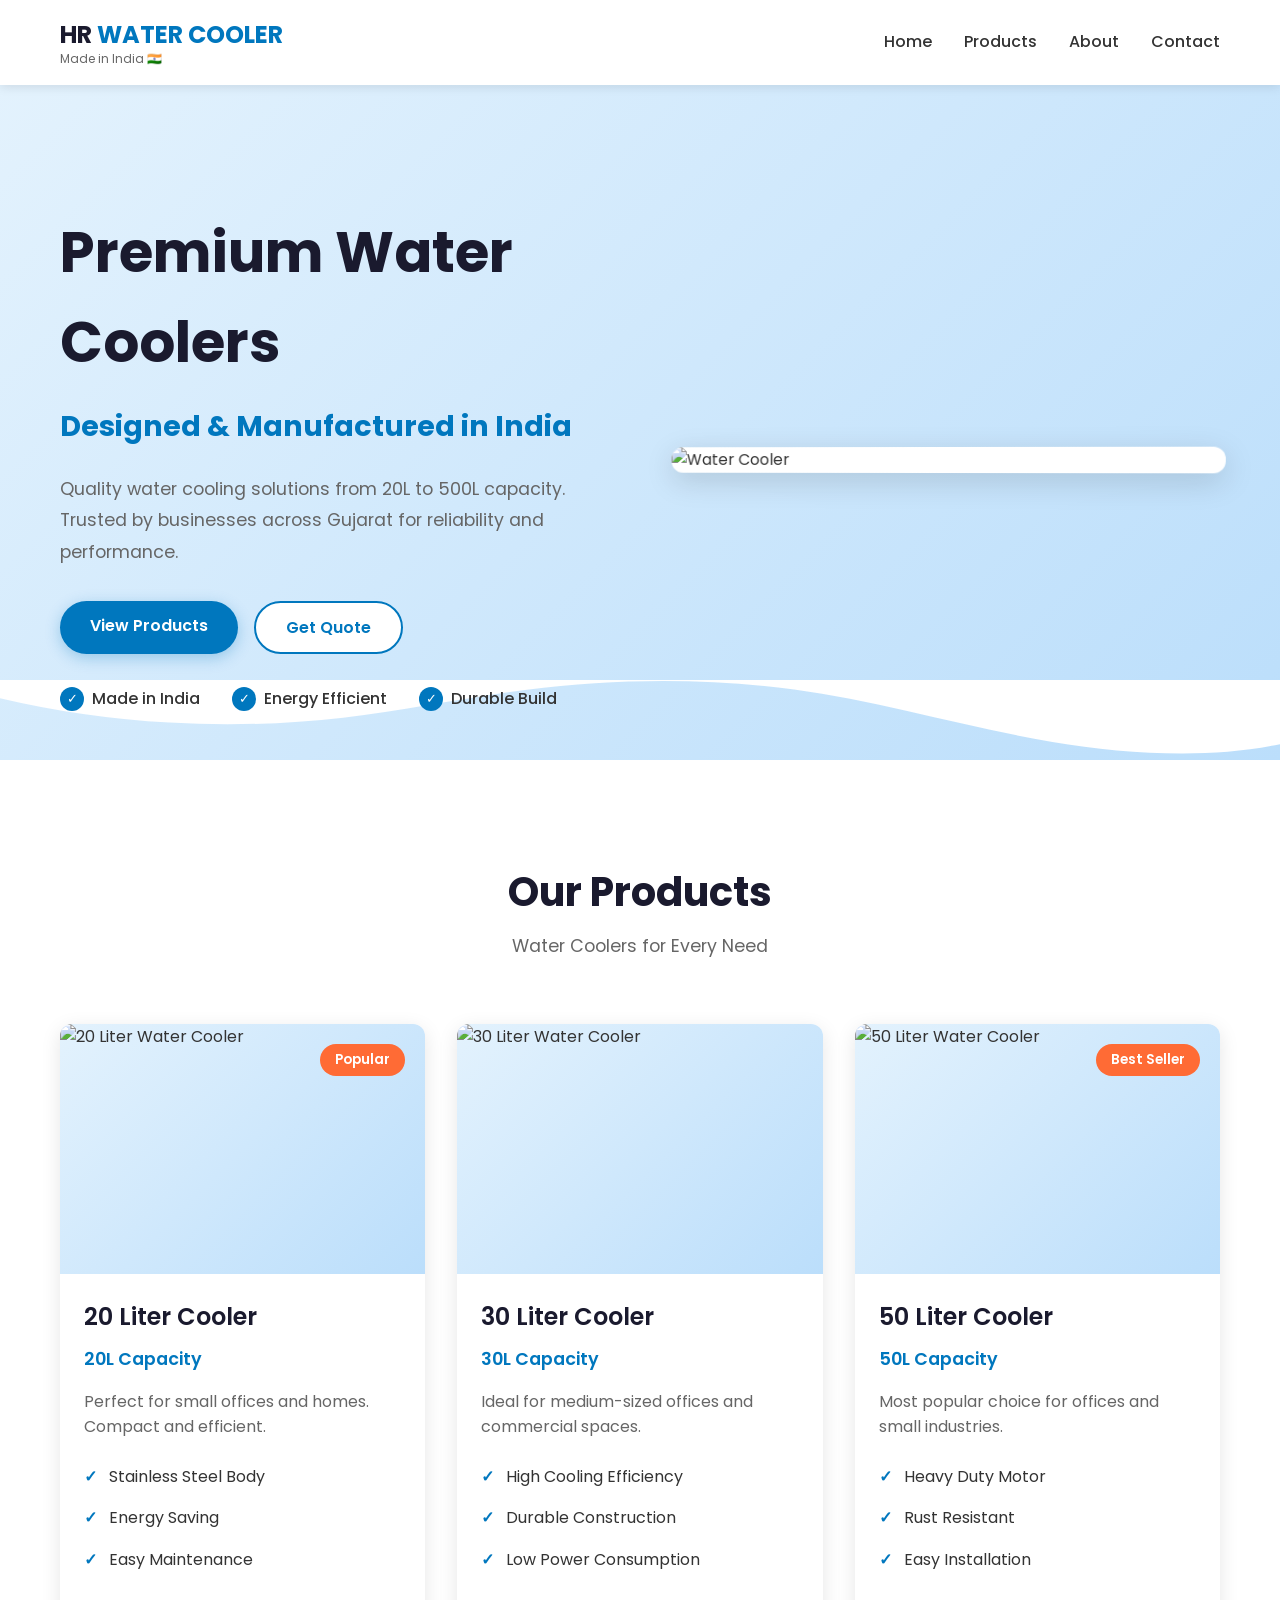
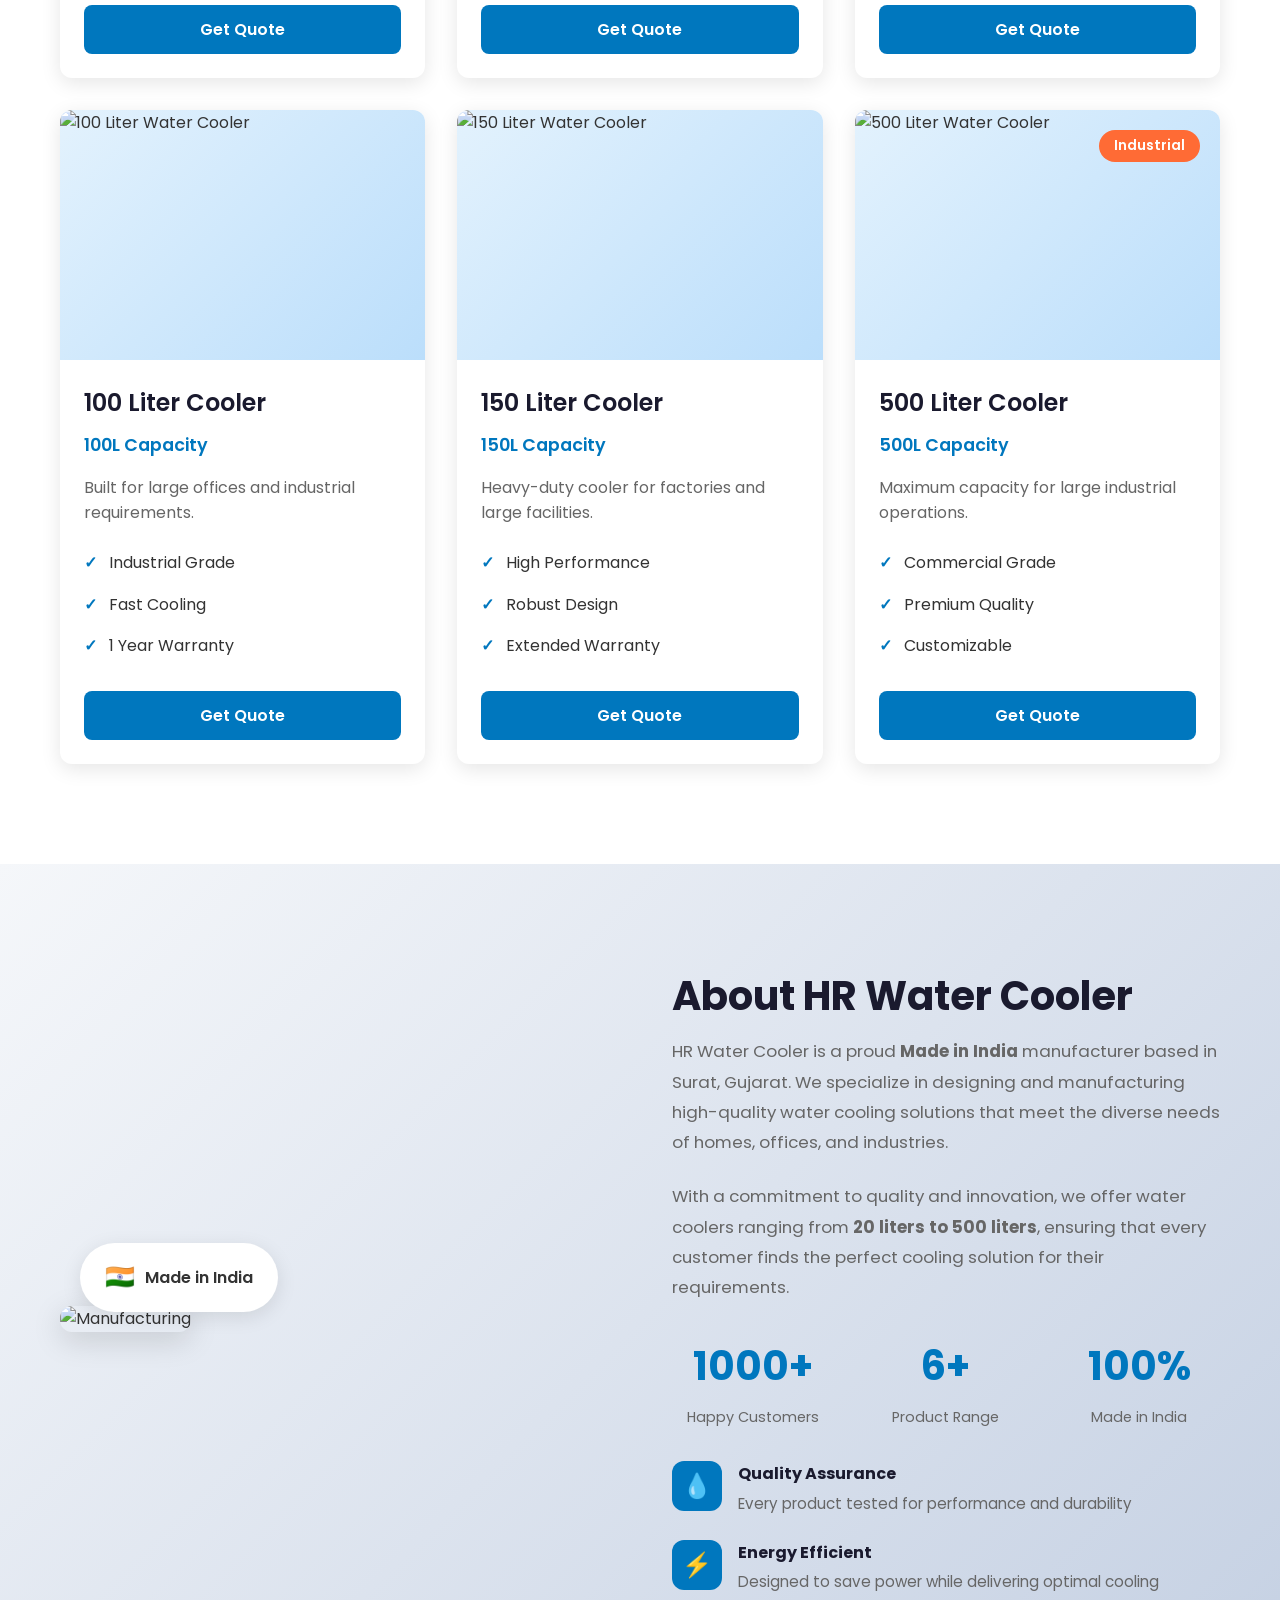
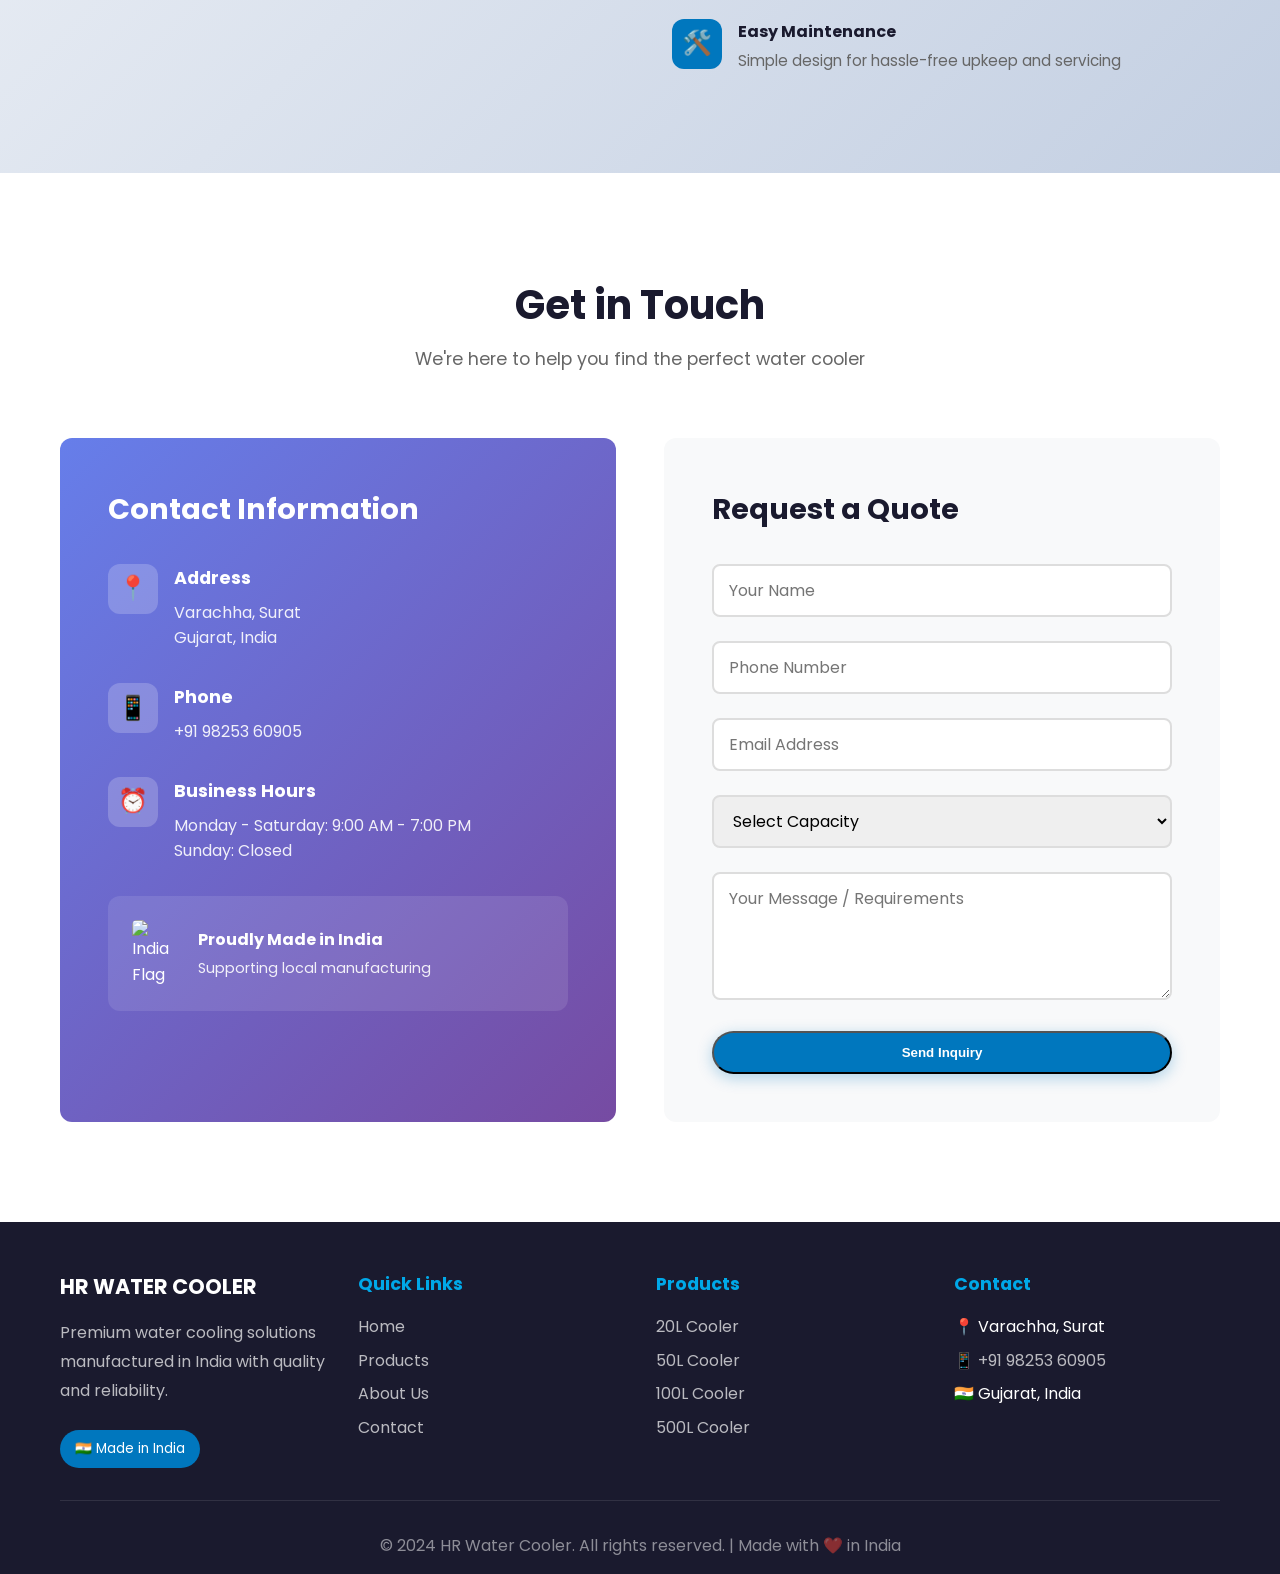
==== index.html @ d583abee "Add files via upload" ====
<!DOCTYPE html>
<html lang="en">
<head>
    <meta charset="UTF-8">
    <meta name="viewport" content="width=device-width, initial-scale=1.0">
    <meta name="description" content="HR Water Cooler - Premium Water Cooler Manufacturer in Surat. Made in India. Capacities from 20L to 500L.">
    <title>HR Water Cooler | Premium Water Cooler Manufacturer - Made in India</title>
    <link rel="stylesheet" href="style.css">
    <link rel="preconnect" href="https://fonts.googleapis.com">
    <link rel="preconnect" href="https://fonts.gstatic.com" crossorigin>
    <link href="https://fonts.googleapis.com/css2?family=Poppins:wght@300;400;600;700&display=swap" rel="stylesheet">
</head>
<body>
    <!-- Navigation -->
    <nav class="navbar">
        <div class="container">
            <div class="nav-wrapper">
                <div class="logo">
                    <h1>HR <span class="highlight">WATER COOLER</span></h1>
                    <p class="tagline">Made in India 🇮🇳</p>
                </div>
                <ul class="nav-links">
                    <li><a href="#home">Home</a></li>
                    <li><a href="#products">Products</a></li>
                    <li><a href="#about">About</a></li>
                    <li><a href="#contact">Contact</a></li>
                </ul>
                <div class="mobile-menu-btn">
                    <span></span>
                    <span></span>
                    <span></span>
                </div>
            </div>
        </div>
    </nav>

    <!-- Hero Section -->
    <section id="home" class="hero">
        <div class="container">
            <div class="hero-content">
                <div class="hero-text">
                    <h2 class="hero-title">Premium Water Coolers</h2>
                    <h3 class="hero-subtitle">Designed & Manufactured in India</h3>
                    <p class="hero-description">
                        Quality water cooling solutions from 20L to 500L capacity. 
                        Trusted by businesses across Gujarat for reliability and performance.
                    </p>
                    <div class="hero-buttons">
                        <a href="#products" class="btn btn-primary">View Products</a>
                        <a href="#contact" class="btn btn-secondary">Get Quote</a>
                    </div>
                    <div class="hero-features">
                        <div class="feature-item">
                            <span class="feature-icon">✓</span>
                            <span>Made in India</span>
                        </div>
                        <div class="feature-item">
                            <span class="feature-icon">✓</span>
                            <span>Energy Efficient</span>
                        </div>
                        <div class="feature-item">
                            <span class="feature-icon">✓</span>
                            <span>Durable Build</span>
                        </div>
                    </div>
                </div>
                <div class="hero-image">
                    <div class="image-placeholder">
                        <img src="https://images.unsplash.com/photo-1582719471384-894fbb16e074?w=600" alt="Water Cooler" />
                    </div>
                </div>
            </div>
        </div>
        <div class="hero-wave">
            <svg viewBox="0 0 1200 120" preserveAspectRatio="none">
                <path d="M321.39,56.44c58-10.79,114.16-30.13,172-41.86,82.39-16.72,168.19-17.73,250.45-.39C823.78,31,906.67,72,985.66,92.83c70.05,18.48,146.53,26.09,214.34,3V0H0V27.35A600.21,600.21,0,0,0,321.39,56.44Z"></path>
            </svg>
        </div>
    </section>

    <!-- Products Section -->
    <section id="products" class="products">
        <div class="container">
            <div class="section-header">
                <h2 class="section-title">Our Products</h2>
                <p class="section-subtitle">Water Coolers for Every Need</p>
            </div>
            
            <div class="products-grid">
                <!-- 20L Cooler -->
                <div class="product-card">
                    <div class="product-badge">Popular</div>
                    <div class="product-image">
                        <img src="https://images.unsplash.com/photo-1563804006819-c424e8c92a8d?w=400" alt="20 Liter Water Cooler">
                    </div>
                    <div class="product-info">
                        <h3 class="product-title">20 Liter Cooler</h3>
                        <p class="product-capacity">20L Capacity</p>
                        <p class="product-description">Perfect for small offices and homes. Compact and efficient.</p>
                        <ul class="product-features">
                            <li>Stainless Steel Body</li>
                            <li>Energy Saving</li>
                            <li>Easy Maintenance</li>
                        </ul>
                        <a href="#contact" class="btn-product">Get Quote</a>
                    </div>
                </div>

                <!-- 30L Cooler -->
                <div class="product-card">
                    <div class="product-image">
                        <img src="https://images.unsplash.com/photo-1550837368-d3e5f4b5d2d5?w=400" alt="30 Liter Water Cooler">
                    </div>
                    <div class="product-info">
                        <h3 class="product-title">30 Liter Cooler</h3>
                        <p class="product-capacity">30L Capacity</p>
                        <p class="product-description">Ideal for medium-sized offices and commercial spaces.</p>
                        <ul class="product-features">
                            <li>High Cooling Efficiency</li>
                            <li>Durable Construction</li>
                            <li>Low Power Consumption</li>
                        </ul>
                        <a href="#contact" class="btn-product">Get Quote</a>
                    </div>
                </div>

                <!-- 50L Cooler -->
                <div class="product-card">
                    <div class="product-badge">Best Seller</div>
                    <div class="product-image">
                        <img src="https://images.unsplash.com/photo-1600880292203-757bb62b4baf?w=400" alt="50 Liter Water Cooler">
                    </div>
                    <div class="product-info">
                        <h3 class="product-title">50 Liter Cooler</h3>
                        <p class="product-capacity">50L Capacity</p>
                        <p class="product-description">Most popular choice for offices and small industries.</p>
                        <ul class="product-features">
                            <li>Heavy Duty Motor</li>
                            <li>Rust Resistant</li>
                            <li>Easy Installation</li>
                        </ul>
                        <a href="#contact" class="btn-product">Get Quote</a>
                    </div>
                </div>

                <!-- 100L Cooler -->
                <div class="product-card">
                    <div class="product-image">
                        <img src="https://images.unsplash.com/photo-1550837368-d918e3f05183?w=400" alt="100 Liter Water Cooler">
                    </div>
                    <div class="product-info">
                        <h3 class="product-title">100 Liter Cooler</h3>
                        <p class="product-capacity">100L Capacity</p>
                        <p class="product-description">Built for large offices and industrial requirements.</p>
                        <ul class="product-features">
                            <li>Industrial Grade</li>
                            <li>Fast Cooling</li>
                            <li>1 Year Warranty</li>
                        </ul>
                        <a href="#contact" class="btn-product">Get Quote</a>
                    </div>
                </div>

                <!-- 150L Cooler -->
                <div class="product-card">
                    <div class="product-image">
                        <img src="https://images.unsplash.com/photo-1563804006819-6b1a2c7a2f0c?w=400" alt="150 Liter Water Cooler">
                    </div>
                    <div class="product-info">
                        <h3 class="product-title">150 Liter Cooler</h3>
                        <p class="product-capacity">150L Capacity</p>
                        <p class="product-description">Heavy-duty cooler for factories and large facilities.</p>
                        <ul class="product-features">
                            <li>High Performance</li>
                            <li>Robust Design</li>
                            <li>Extended Warranty</li>
                        </ul>
                        <a href="#contact" class="btn-product">Get Quote</a>
                    </div>
                </div>

                <!-- 500L Cooler -->
                <div class="product-card">
                    <div class="product-badge">Industrial</div>
                    <div class="product-image">
                        <img src="https://images.unsplash.com/photo-1563804006-38b12f85a8a8?w=400" alt="500 Liter Water Cooler">
                    </div>
                    <div class="product-info">
                        <h3 class="product-title">500 Liter Cooler</h3>
                        <p class="product-capacity">500L Capacity</p>
                        <p class="product-description">Maximum capacity for large industrial operations.</p>
                        <ul class="product-features">
                            <li>Commercial Grade</li>
                            <li>Premium Quality</li>
                            <li>Customizable</li>
                        </ul>
                        <a href="#contact" class="btn-product">Get Quote</a>
                    </div>
                </div>
            </div>
        </div>
    </section>

    <!-- About Section -->
    <section id="about" class="about">
        <div class="container">
            <div class="about-content">
                <div class="about-image">
                    <img src="https://images.unsplash.com/photo-1581092795360-fd1ca04f0952?w=600" alt="Manufacturing">
                    <div class="about-badge">
                        <span class="badge-icon">🇮🇳</span>
                        <span class="badge-text">Made in India</span>
                    </div>
                </div>
                <div class="about-text">
                    <h2 class="section-title">About HR Water Cooler</h2>
                    <p class="about-description">
                        HR Water Cooler is a proud <strong>Made in India</strong> manufacturer based in Surat, Gujarat. 
                        We specialize in designing and manufacturing high-quality water cooling solutions that meet 
                        the diverse needs of homes, offices, and industries.
                    </p>
                    <p class="about-description">
                        With a commitment to quality and innovation, we offer water coolers ranging from 
                        <strong>20 liters to 500 liters</strong>, ensuring that every customer finds the 
                        perfect cooling solution for their requirements.
                    </p>
                    
                    <div class="about-stats">
                        <div class="stat-item">
                            <h3 class="stat-number">1000+</h3>
                            <p class="stat-label">Happy Customers</p>
                        </div>
                        <div class="stat-item">
                            <h3 class="stat-number">6+</h3>
                            <p class="stat-label">Product Range</p>
                        </div>
                        <div class="stat-item">
                            <h3 class="stat-number">100%</h3>
                            <p class="stat-label">Made in India</p>
                        </div>
                    </div>

                    <div class="about-features">
                        <div class="about-feature">
                            <div class="feature-icon-box">💧</div>
                            <div>
                                <h4>Quality Assurance</h4>
                                <p>Every product tested for performance and durability</p>
                            </div>
                        </div>
                        <div class="about-feature">
                            <div class="feature-icon-box">⚡</div>
                            <div>
                                <h4>Energy Efficient</h4>
                                <p>Designed to save power while delivering optimal cooling</p>
                            </div>
                        </div>
                        <div class="about-feature">
                            <div class="feature-icon-box">🛠️</div>
                            <div>
                                <h4>Easy Maintenance</h4>
                                <p>Simple design for hassle-free upkeep and servicing</p>
                            </div>
                        </div>
                    </div>
                </div>
            </div>
        </div>
    </section>

    <!-- Contact Section -->
    <section id="contact" class="contact">
        <div class="container">
            <div class="section-header">
                <h2 class="section-title">Get in Touch</h2>
                <p class="section-subtitle">We're here to help you find the perfect water cooler</p>
            </div>

            <div class="contact-wrapper">
                <div class="contact-info">
                    <h3>Contact Information</h3>
                    <div class="info-item">
                        <div class="info-icon">📍</div>
                        <div>
                            <h4>Address</h4>
                            <p>Varachha, Surat<br>Gujarat, India</p>
                        </div>
                    </div>
                    <div class="info-item">
                        <div class="info-icon">📱</div>
                        <div>
                            <h4>Phone</h4>
                            <p><a href="tel:+919825360905">+91 98253 60905</a></p>
                        </div>
                    </div>
                    <div class="info-item">
                        <div class="info-icon">⏰</div>
                        <div>
                            <h4>Business Hours</h4>
                            <p>Monday - Saturday: 9:00 AM - 7:00 PM<br>Sunday: Closed</p>
                        </div>
                    </div>
                    
                    <div class="made-in-india-badge">
                        <img src="https://upload.wikimedia.org/wikipedia/en/thumb/4/41/Flag_of_India.svg/320px-Flag_of_India.svg.png" alt="India Flag" class="flag-img">
                        <div>
                            <strong>Proudly Made in India</strong>
                            <p>Supporting local manufacturing</p>
                        </div>
                    </div>
                </div>

                <div class="contact-form">
                    <h3>Request a Quote</h3>
                    <form id="quoteForm">
                        <div class="form-group">
                            <input type="text" placeholder="Your Name" required>
                        </div>
                        <div class="form-group">
                            <input type="tel" placeholder="Phone Number" required>
                        </div>
                        <div class="form-group">
                            <input type="email" placeholder="Email Address">
                        </div>
                        <div class="form-group">
                            <select required>
                                <option value="">Select Capacity</option>
                                <option value="20">20 Liter</option>
                                <option value="30">30 Liter</option>
                                <option value="50">50 Liter</option>
                                <option value="100">100 Liter</option>
                                <option value="150">150 Liter</option>
                                <option value="500">500 Liter</option>
                            </select>
                        </div>
                        <div class="form-group">
                            <textarea placeholder="Your Message / Requirements" rows="4"></textarea>
                        </div>
                        <button type="submit" class="btn btn-primary btn-full">Send Inquiry</button>
                    </form>
                </div>
            </div>
        </div>
    </section>

    <!-- Footer -->
    <footer class="footer">
        <div class="container">
            <div class="footer-content">
                <div class="footer-section">
                    <h3>HR WATER COOLER</h3>
                    <p>Premium water cooling solutions manufactured in India with quality and reliability.</p>
                    <div class="footer-badge">🇮🇳 Made in India</div>
                </div>
                <div class="footer-section">
                    <h4>Quick Links</h4>
                    <ul>
                        <li><a href="#home">Home</a></li>
                        <li><a href="#products">Products</a></li>
                        <li><a href="#about">About Us</a></li>
                        <li><a href="#contact">Contact</a></li>
                    </ul>
                </div>
                <div class="footer-section">
                    <h4>Products</h4>
                    <ul>
                        <li><a href="#products">20L Cooler</a></li>
                        <li><a href="#products">50L Cooler</a></li>
                        <li><a href="#products">100L Cooler</a></li>
                        <li><a href="#products">500L Cooler</a></li>
                    </ul>
                </div>
                <div class="footer-section">
                    <h4>Contact</h4>
                    <ul>
                        <li>📍 Varachha, Surat</li>
                        <li>📱 <a href="tel:+919825360905">+91 98253 60905</a></li>
                        <li>🇮🇳 Gujarat, India</li>
                    </ul>
                </div>
            </div>
            <div class="footer-bottom">
                <p>&copy; 2024 HR Water Cooler. All rights reserved. | Made with ❤️ in India</p>
            </div>
        </div>
    </footer>

    <script src="script.js"></script>
</body>
</html>
---- style.css ----
/* Global Styles */
* {
    margin: 0;
    padding: 0;
    box-sizing: border-box;
}

:root {
    --primary-color: #0077be;
    --secondary-color: #00a8e8;
    --accent-color: #ff6b35;
    --dark-color: #1a1a2e;
    --light-color: #f8f9fa;
    --text-color: #333;
    --text-light: #666;
    --border-radius: 12px;
    --shadow: 0 5px 20px rgba(0, 0, 0, 0.1);
    --shadow-hover: 0 8px 30px rgba(0, 0, 0, 0.15);
    --transition: all 0.3s ease;
}

body {
    font-family: 'Poppins', sans-serif;
    color: var(--text-color);
    line-height: 1.6;
    overflow-x: hidden;
}

.container {
    max-width: 1200px;
    margin: 0 auto;
    padding: 0 20px;
}

/* Navigation */
.navbar {
    background: white;
    box-shadow: 0 2px 10px rgba(0, 0, 0, 0.1);
    position: fixed;
    width: 100%;
    top: 0;
    z-index: 1000;
    transition: var(--transition);
}

.nav-wrapper {
    display: flex;
    justify-content: space-between;
    align-items: center;
    padding: 1rem 0;
}

.logo h1 {
    font-size: 1.5rem;
    font-weight: 700;
    color: var(--dark-color);
}

.logo .highlight {
    color: var(--primary-color);
}

.logo .tagline {
    font-size: 0.75rem;
    color: var(--text-light);
    margin-top: -5px;
}

.nav-links {
    display: flex;
    list-style: none;
    gap: 2rem;
}

.nav-links a {
    text-decoration: none;
    color: var(--text-color);
    font-weight: 500;
    transition: var(--transition);
    position: relative;
}

.nav-links a::after {
    content: '';
    position: absolute;
    bottom: -5px;
    left: 0;
    width: 0;
    height: 2px;
    background: var(--primary-color);
    transition: var(--transition);
}

.nav-links a:hover::after {
    width: 100%;
}

.nav-links a:hover {
    color: var(--primary-color);
}

.mobile-menu-btn {
    display: none;
    flex-direction: column;
    gap: 5px;
    cursor: pointer;
}

.mobile-menu-btn span {
    width: 25px;
    height: 3px;
    background: var(--dark-color);
    transition: var(--transition);
}

/* Hero Section */
.hero {
    margin-top: 80px;
    background: linear-gradient(135deg, #e3f2fd 0%, #bbdefb 100%);
    padding: 80px 0 0 0;
    position: relative;
    overflow: hidden;
}

.hero-content {
    display: grid;
    grid-template-columns: 1fr 1fr;
    gap: 3rem;
    align-items: center;
    min-height: 600px;
}

.hero-text {
    z-index: 2;
}

.hero-title {
    font-size: 3.5rem;
    font-weight: 700;
    color: var(--dark-color);
    margin-bottom: 1rem;
    animation: fadeInUp 1s ease;
}

.hero-subtitle {
    font-size: 1.8rem;
    color: var(--primary-color);
    margin-bottom: 1.5rem;
    animation: fadeInUp 1s ease 0.2s backwards;
}

.hero-description {
    font-size: 1.1rem;
    color: var(--text-light);
    margin-bottom: 2rem;
    line-height: 1.8;
    animation: fadeInUp 1s ease 0.4s backwards;
}

.hero-buttons {
    display: flex;
    gap: 1rem;
    margin-bottom: 2rem;
    animation: fadeInUp 1s ease 0.6s backwards;
}

.btn {
    padding: 12px 30px;
    border-radius: 50px;
    text-decoration: none;
    font-weight: 600;
    transition: var(--transition);
    display: inline-block;
}

.btn-primary {
    background: var(--primary-color);
    color: white;
    box-shadow: 0 4px 15px rgba(0, 119, 190, 0.3);
}

.btn-primary:hover {
    background: var(--secondary-color);
    transform: translateY(-2px);
    box-shadow: 0 6px 20px rgba(0, 119, 190, 0.4);
}

.btn-secondary {
    background: white;
    color: var(--primary-color);
    border: 2px solid var(--primary-color);
}

.btn-secondary:hover {
    background: var(--primary-color);
    color: white;
}

.hero-features {
    display: flex;
    gap: 2rem;
    animation: fadeInUp 1s ease 0.8s backwards;
}

.feature-item {
    display: flex;
    align-items: center;
    gap: 0.5rem;
    color: var(--text-color);
    font-weight: 500;
}

.feature-icon {
    background: var(--primary-color);
    color: white;
    width: 24px;
    height: 24px;
    border-radius: 50%;
    display: flex;
    align-items: center;
    justify-content: center;
    font-size: 0.8rem;
}

.hero-image {
    position: relative;
    animation: fadeInRight 1s ease;
}

.image-placeholder {
    background: white;
    border-radius: var(--border-radius);
    box-shadow: var(--shadow-hover);
    overflow: hidden;
    transform: perspective(1000px) rotateY(-5deg);
    transition: var(--transition);
}

.image-placeholder:hover {
    transform: perspective(1000px) rotateY(0deg) scale(1.05);
}

.image-placeholder img {
    width: 100%;
    height: 100%;
    object-fit: cover;
    display: block;
}

.hero-wave {
    position: absolute;
    bottom: 0;
    left: 0;
    width: 100%;
    overflow: hidden;
    line-height: 0;
}

.hero-wave svg {
    position: relative;
    display: block;
    width: calc(100% + 1.3px);
    height: 80px;
}

.hero-wave path {
    fill: white;
}

/* Products Section */
.products {
    padding: 100px 0;
    background: white;
}

.section-header {
    text-align: center;
    margin-bottom: 4rem;
}

.section-title {
    font-size: 2.5rem;
    font-weight: 700;
    color: var(--dark-color);
    margin-bottom: 0.5rem;
}

.section-subtitle {
    font-size: 1.1rem;
    color: var(--text-light);
}

.products-grid {
    display: grid;
    grid-template-columns: repeat(auto-fit, minmax(320px, 1fr));
    gap: 2rem;
}

.product-card {
    background: white;
    border-radius: var(--border-radius);
    box-shadow: var(--shadow);
    overflow: hidden;
    transition: var(--transition);
    position: relative;
}

.product-card:hover {
    transform: translateY(-10px);
    box-shadow: var(--shadow-hover);
}

.product-badge {
    position: absolute;
    top: 20px;
    right: 20px;
    background: var(--accent-color);
    color: white;
    padding: 5px 15px;
    border-radius: 20px;
    font-size: 0.85rem;
    font-weight: 600;
    z-index: 10;
}

.product-image {
    height: 250px;
    overflow: hidden;
    background: linear-gradient(135deg, #e3f2fd 0%, #bbdefb 100%);
}

.product-image img {
    width: 100%;
    height: 100%;
    object-fit: cover;
    transition: var(--transition);
}

.product-card:hover .product-image img {
    transform: scale(1.1);
}

.product-info {
    padding: 1.5rem;
}

.product-title {
    font-size: 1.5rem;
    font-weight: 600;
    color: var(--dark-color);
    margin-bottom: 0.5rem;
}

.product-capacity {
    color: var(--primary-color);
    font-weight: 600;
    font-size: 1.1rem;
    margin-bottom: 1rem;
}

.product-description {
    color: var(--text-light);
    margin-bottom: 1rem;
    line-height: 1.6;
}

.product-features {
    list-style: none;
    margin-bottom: 1.5rem;
}

.product-features li {
    padding: 0.5rem 0;
    color: var(--text-color);
    position: relative;
    padding-left: 25px;
}

.product-features li::before {
    content: '✓';
    position: absolute;
    left: 0;
    color: var(--primary-color);
    font-weight: bold;
}

.btn-product {
    display: block;
    text-align: center;
    background: var(--primary-color);
    color: white;
    padding: 12px;
    border-radius: 8px;
    text-decoration: none;
    font-weight: 600;
    transition: var(--transition);
}

.btn-product:hover {
    background: var(--secondary-color);
    transform: translateY(-2px);
}

/* About Section */
.about {
    padding: 100px 0;
    background: linear-gradient(135deg, #f5f7fa 0%, #c3cfe2 100%);
}

.about-content {
    display: grid;
    grid-template-columns: 1fr 1fr;
    gap: 4rem;
    align-items: center;
}

.about-image {
    position: relative;
}

.about-image img {
    width: 100%;
    border-radius: var(--border-radius);
    box-shadow: var(--shadow-hover);
}

.about-badge {
    position: absolute;
    bottom: 20px;
    left: 20px;
    background: white;
    padding: 15px 25px;
    border-radius: 50px;
    box-shadow: var(--shadow);
    display: flex;
    align-items: center;
    gap: 10px;
    font-weight: 600;
}

.badge-icon {
    font-size: 1.5rem;
}

.about-description {
    color: var(--text-light);
    margin-bottom: 1.5rem;
    line-height: 1.8;
    font-size: 1.05rem;
}

.about-stats {
    display: grid;
    grid-template-columns: repeat(3, 1fr);
    gap: 2rem;
    margin: 2rem 0;
}

.stat-item {
    text-align: center;
}

.stat-number {
    font-size: 2.5rem;
    font-weight: 700;
    color: var(--primary-color);
    margin-bottom: 0.5rem;
}

.stat-label {
    color: var(--text-light);
    font-size: 0.9rem;
}

.about-features {
    display: flex;
    flex-direction: column;
    gap: 1.5rem;
    margin-top: 2rem;
}

.about-feature {
    display: flex;
    gap: 1rem;
    align-items: start;
}

.feature-icon-box {
    background: var(--primary-color);
    color: white;
    width: 50px;
    height: 50px;
    border-radius: 12px;
    display: flex;
    align-items: center;
    justify-content: center;
    font-size: 1.5rem;
    flex-shrink: 0;
}

.about-feature h4 {
    color: var(--dark-color);
    margin-bottom: 0.3rem;
}

.about-feature p {
    color: var(--text-light);
    font-size: 0.95rem;
}

/* Contact Section */
.contact {
    padding: 100px 0;
    background: white;
}

.contact-wrapper {
    display: grid;
    grid-template-columns: 1fr 1fr;
    gap: 3rem;
    margin-top: 3rem;
}

.contact-info {
    background: linear-gradient(135deg, #667eea 0%, #764ba2 100%);
    padding: 3rem;
    border-radius: var(--border-radius);
    color: white;
}

.contact-info h3 {
    font-size: 1.8rem;
    margin-bottom: 2rem;
}

.info-item {
    display: flex;
    gap: 1rem;
    margin-bottom: 2rem;
    align-items: start;
}

.info-icon {
    background: rgba(255, 255, 255, 0.2);
    width: 50px;
    height: 50px;
    border-radius: 12px;
    display: flex;
    align-items: center;
    justify-content: center;
    font-size: 1.5rem;
    flex-shrink: 0;
}

.info-item h4 {
    margin-bottom: 0.5rem;
    font-size: 1.1rem;
}

.info-item p {
    opacity: 0.9;
    line-height: 1.6;
}

.info-item a {
    color: white;
    text-decoration: none;
    transition: var(--transition);
}

.info-item a:hover {
    opacity: 0.8;
}

.made-in-india-badge {
    background: rgba(255, 255, 255, 0.1);
    padding: 1.5rem;
    border-radius: 12px;
    margin-top: 2rem;
    display: flex;
    gap: 1rem;
    align-items: center;
}

.flag-img {
    width: 50px;
    height: auto;
    border-radius: 5px;
}

.made-in-india-badge strong {
    display: block;
    margin-bottom: 0.3rem;
}

.made-in-india-badge p {
    font-size: 0.9rem;
    opacity: 0.9;
}

.contact-form {
    background: var(--light-color);
    padding: 3rem;
    border-radius: var(--border-radius);
}

.contact-form h3 {
    font-size: 1.8rem;
    color: var(--dark-color);
    margin-bottom: 2rem;
}

.form-group {
    margin-bottom: 1.5rem;
}

.form-group input,
.form-group select,
.form-group textarea {
    width: 100%;
    padding: 12px 15px;
    border: 2px solid #ddd;
    border-radius: 8px;
    font-family: 'Poppins', sans-serif;
    font-size: 1rem;
    transition: var(--transition);
}

.form-group input:focus,
.form-group select:focus,
.form-group textarea:focus {
    outline: none;
    border-color: var(--primary-color);
}

.form-group textarea {
    resize: vertical;
}

.btn-full {
    width: 100%;
}

/* Footer */
.footer {
    background: var(--dark-color);
    color: white;
    padding: 3rem 0 1rem;
}

.footer-content {
    display: grid;
    grid-template-columns: repeat(auto-fit, minmax(200px, 1fr));
    gap: 2rem;
    margin-bottom: 2rem;
}

.footer-section h3 {
    font-size: 1.3rem;
    margin-bottom: 1rem;
}

.footer-section h4 {
    font-size: 1.1rem;
    margin-bottom: 1rem;
    color: var(--secondary-color);
}

.footer-section p {
    color: rgba(255, 255, 255, 0.7);
    line-height: 1.8;
    margin-bottom: 1rem;
}

.footer-section ul {
    list-style: none;
}

.footer-section ul li {
    margin-bottom: 0.5rem;
}

.footer-section ul li a {
    color: rgba(255, 255, 255, 0.7);
    text-decoration: none;
    transition: var(--transition);
}

.footer-section ul li a:hover {
    color: var(--secondary-color);
}

.footer-badge {
    background: var(--primary-color);
    display: inline-block;
    padding: 8px 15px;
    border-radius: 20px;
    font-size: 0.85rem;
    margin-top: 0.5rem;
}

.footer-bottom {
    text-align: center;
    padding-top: 2rem;
    border-top: 1px solid rgba(255, 255, 255, 0.1);
    color: rgba(255, 255, 255, 0.5);
}

/* Animations */
@keyframes fadeInUp {
    from {
        opacity: 0;
        transform: translateY(30px);
    }
    to {
        opacity: 1;
        transform: translateY(0);
    }
}

@keyframes fadeInRight {
    from {
        opacity: 0;
        transform: translateX(30px);
    }
    to {
        opacity: 1;
        transform: translateX(0);
    }
}

/* Responsive Design */
@media (max-width: 968px) {
    .nav-links {
        display: none;
    }
    
    .mobile-menu-btn {
        display: flex;
    }
    
    .hero-content {
        grid-template-columns: 1fr;
        text-align: center;
    }
    
    .hero-title {
        font-size: 2.5rem;
    }
    
    .hero-subtitle {
        font-size: 1.5rem;
    }
    
    .hero-buttons {
        justify-content: center;
    }
    
    .hero-features {
        justify-content: center;
        flex-wrap: wrap;
    }
    
    .about-content {
        grid-template-columns: 1fr;
    }
    
    .about-stats {
        grid-template-columns: repeat(3, 1fr);
    }
    
    .contact-wrapper {
        grid-template-columns: 1fr;
    }
    
    .footer-content {
        grid-template-columns: 1fr;
    }
}

@media (max-width: 640px) {
    .hero-title {
        font-size: 2rem;
    }
    
    .hero-subtitle {
        font-size: 1.2rem;
    }
    
    .section-title {
        font-size: 2rem;
    }
    
    .products-grid {
        grid-template-columns: 1fr;
    }
    
    .about-stats {
        grid-template-columns: 1fr;
    }
    
    .hero-features {
        flex-direction: column;
        align-items: center;
    }
}

/* Smooth Scrolling */
html {
    scroll-behavior: smooth;
}

/* Selection Color */
::selection {
    background: var(--primary-color);
    color: white;
}
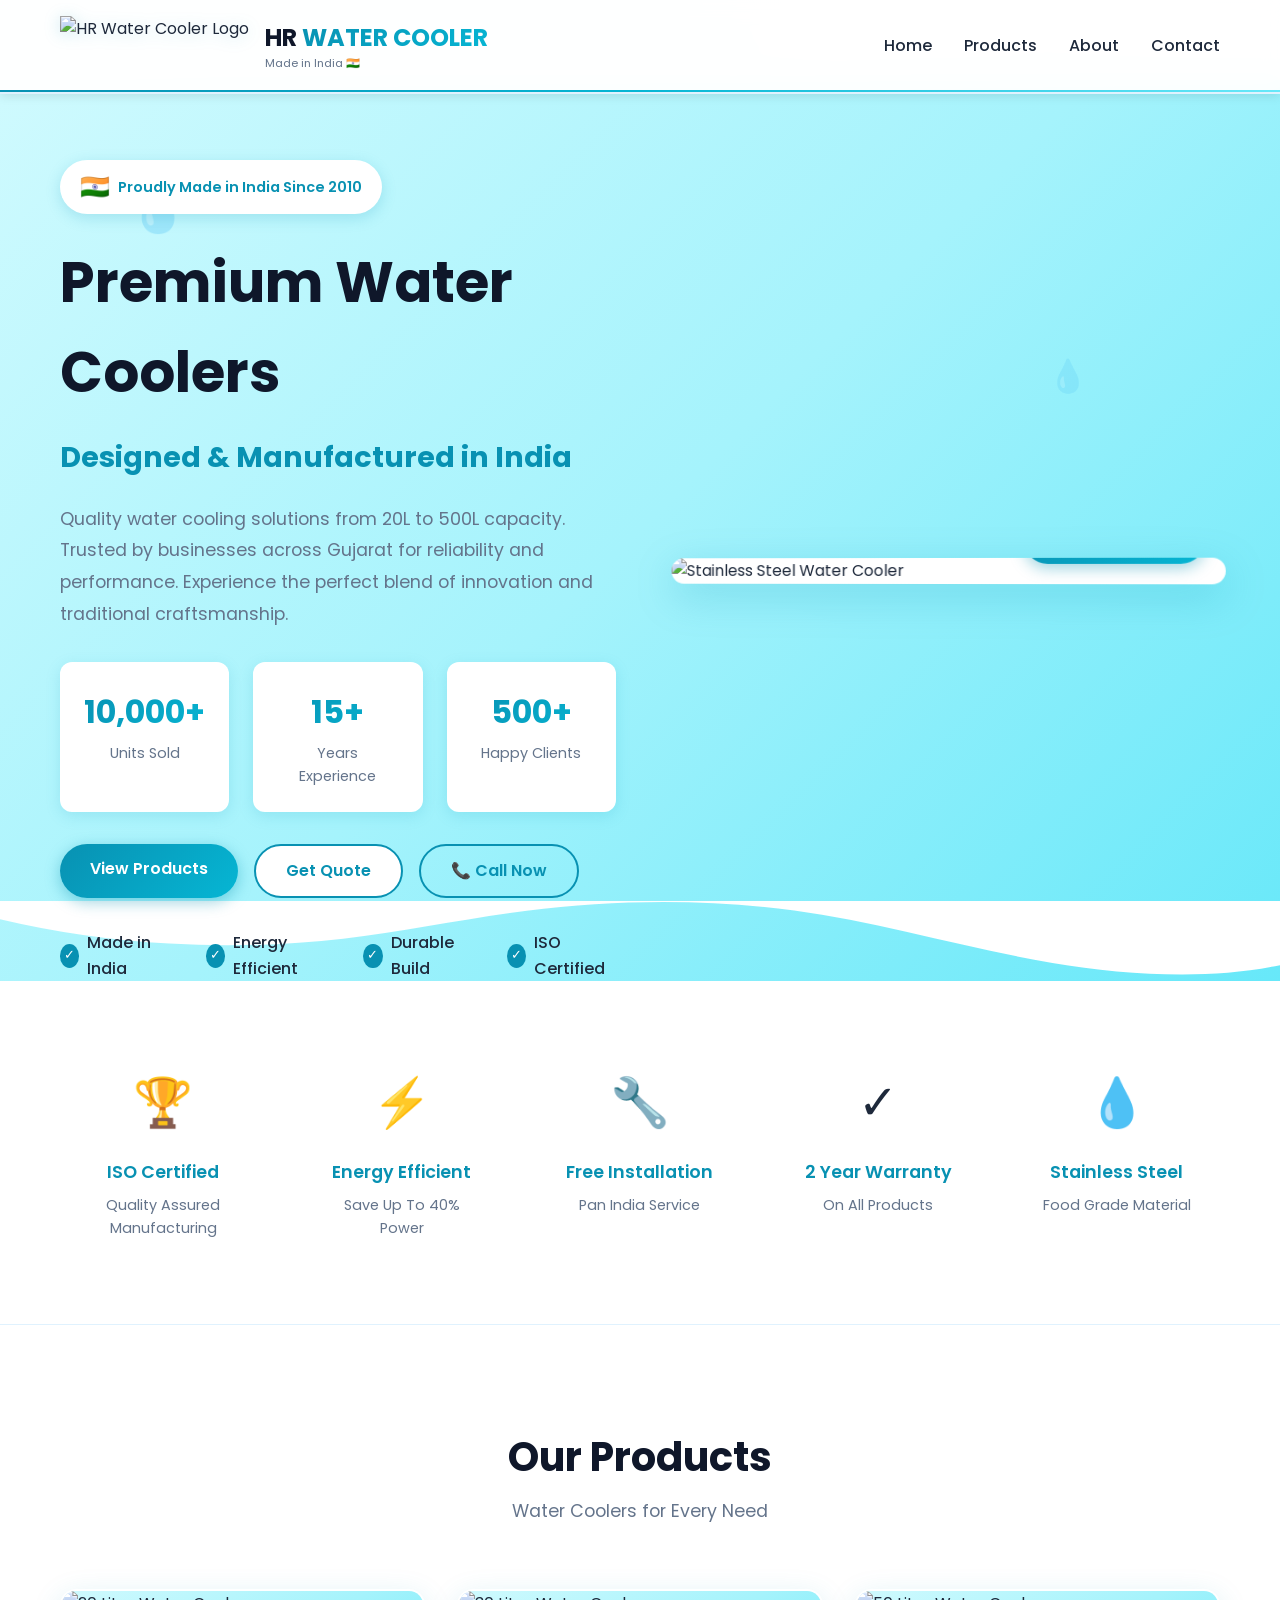
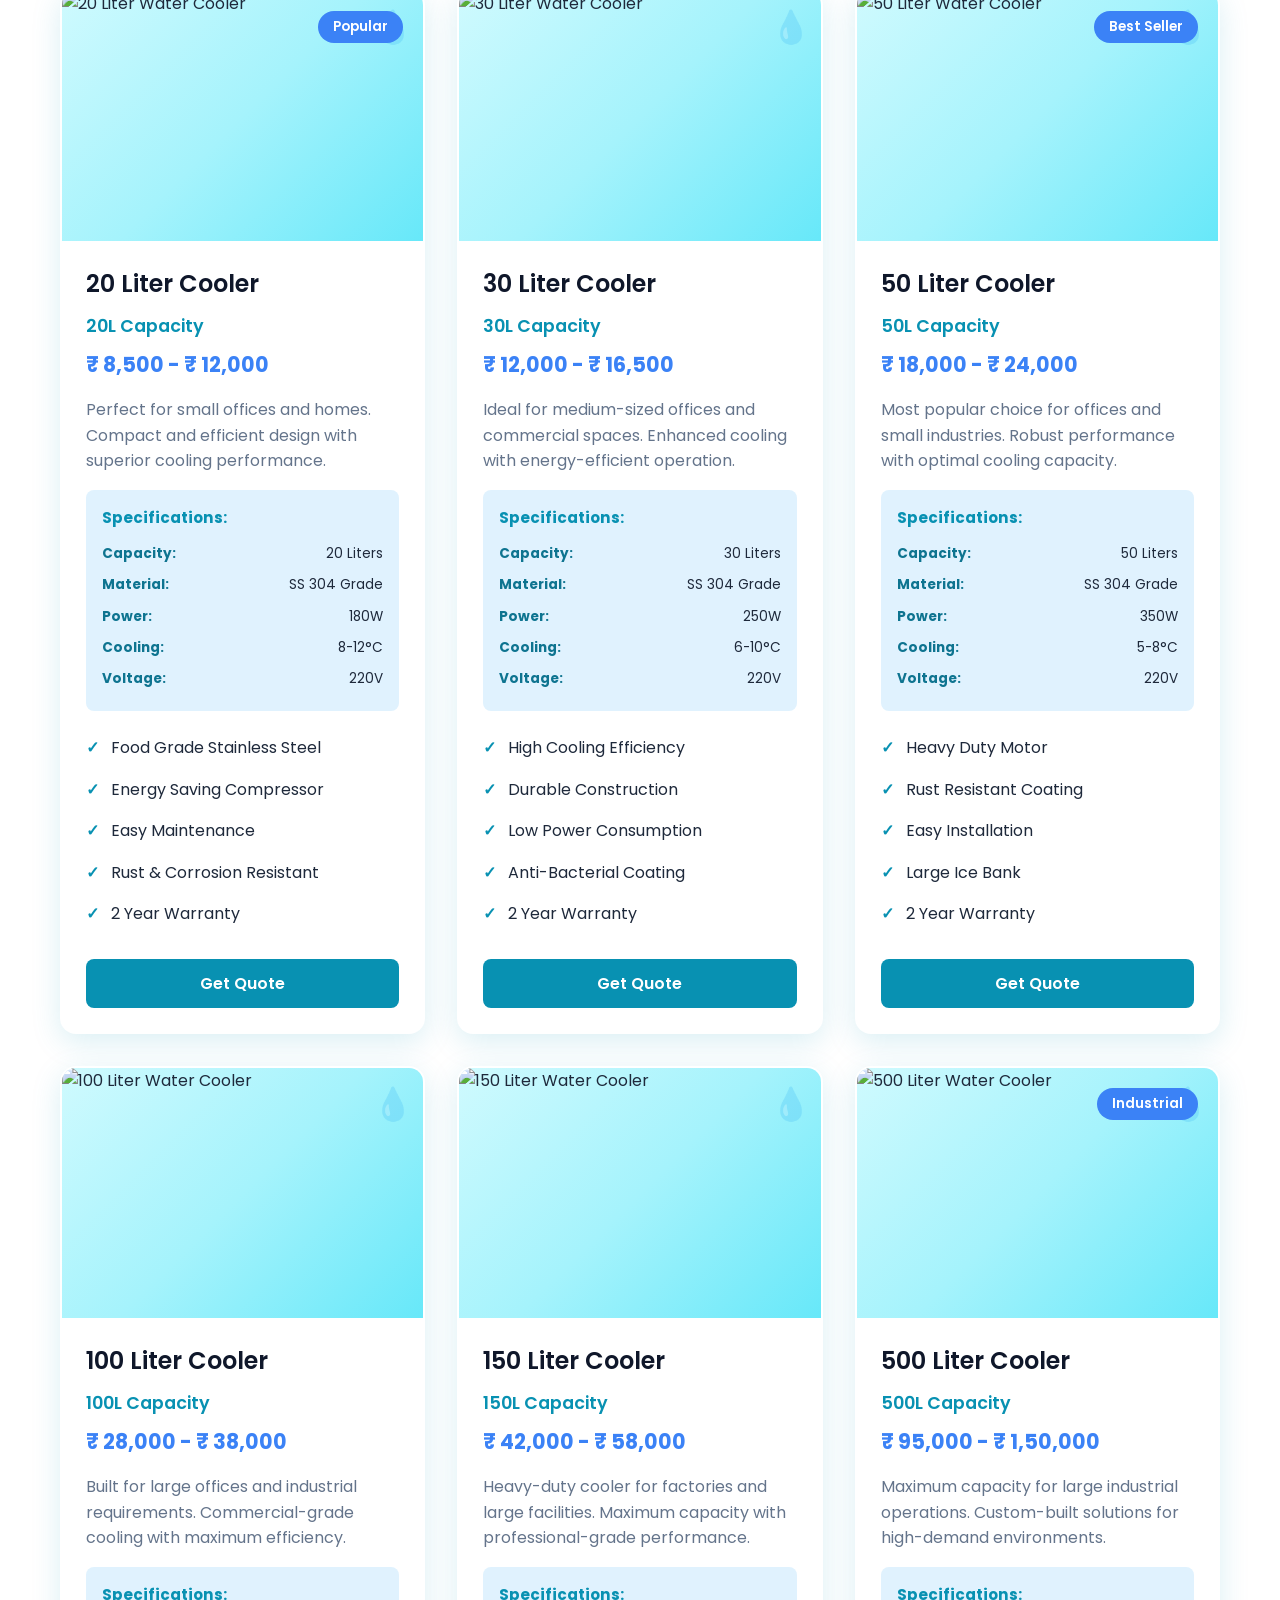
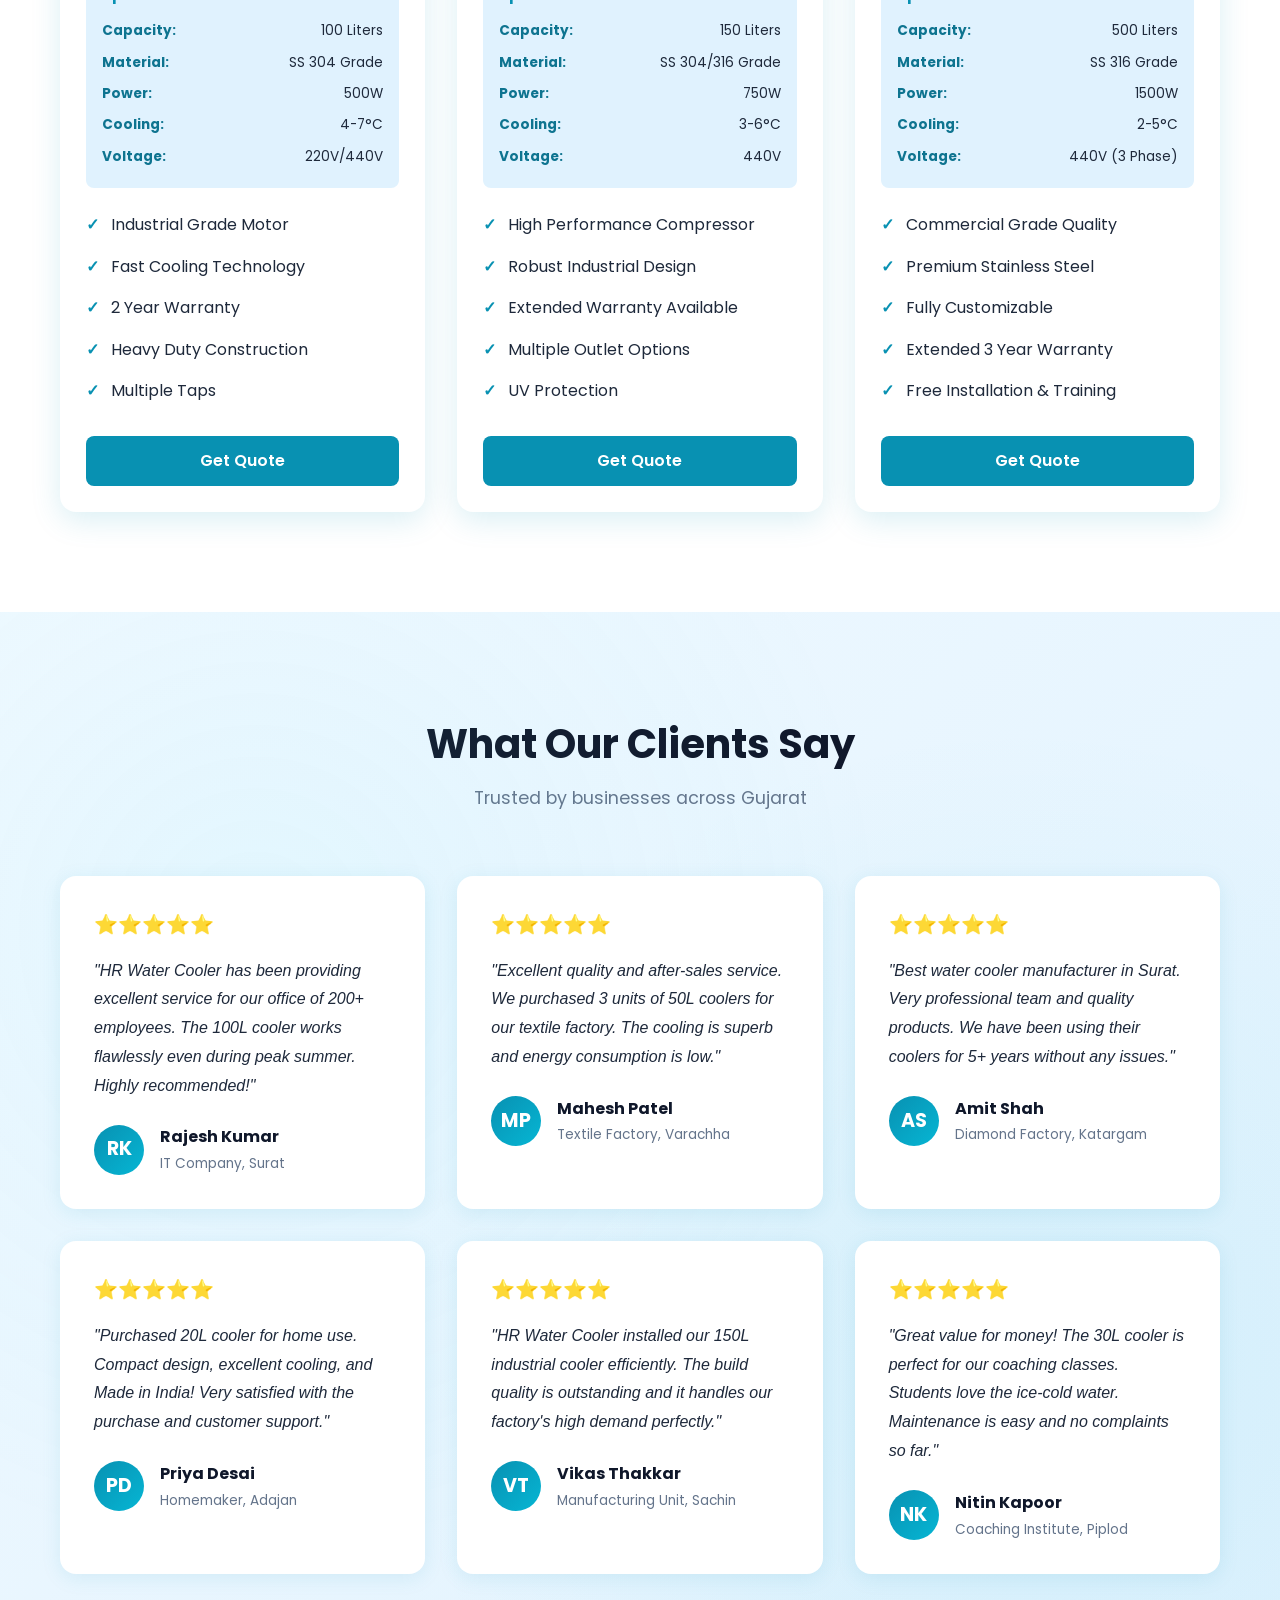
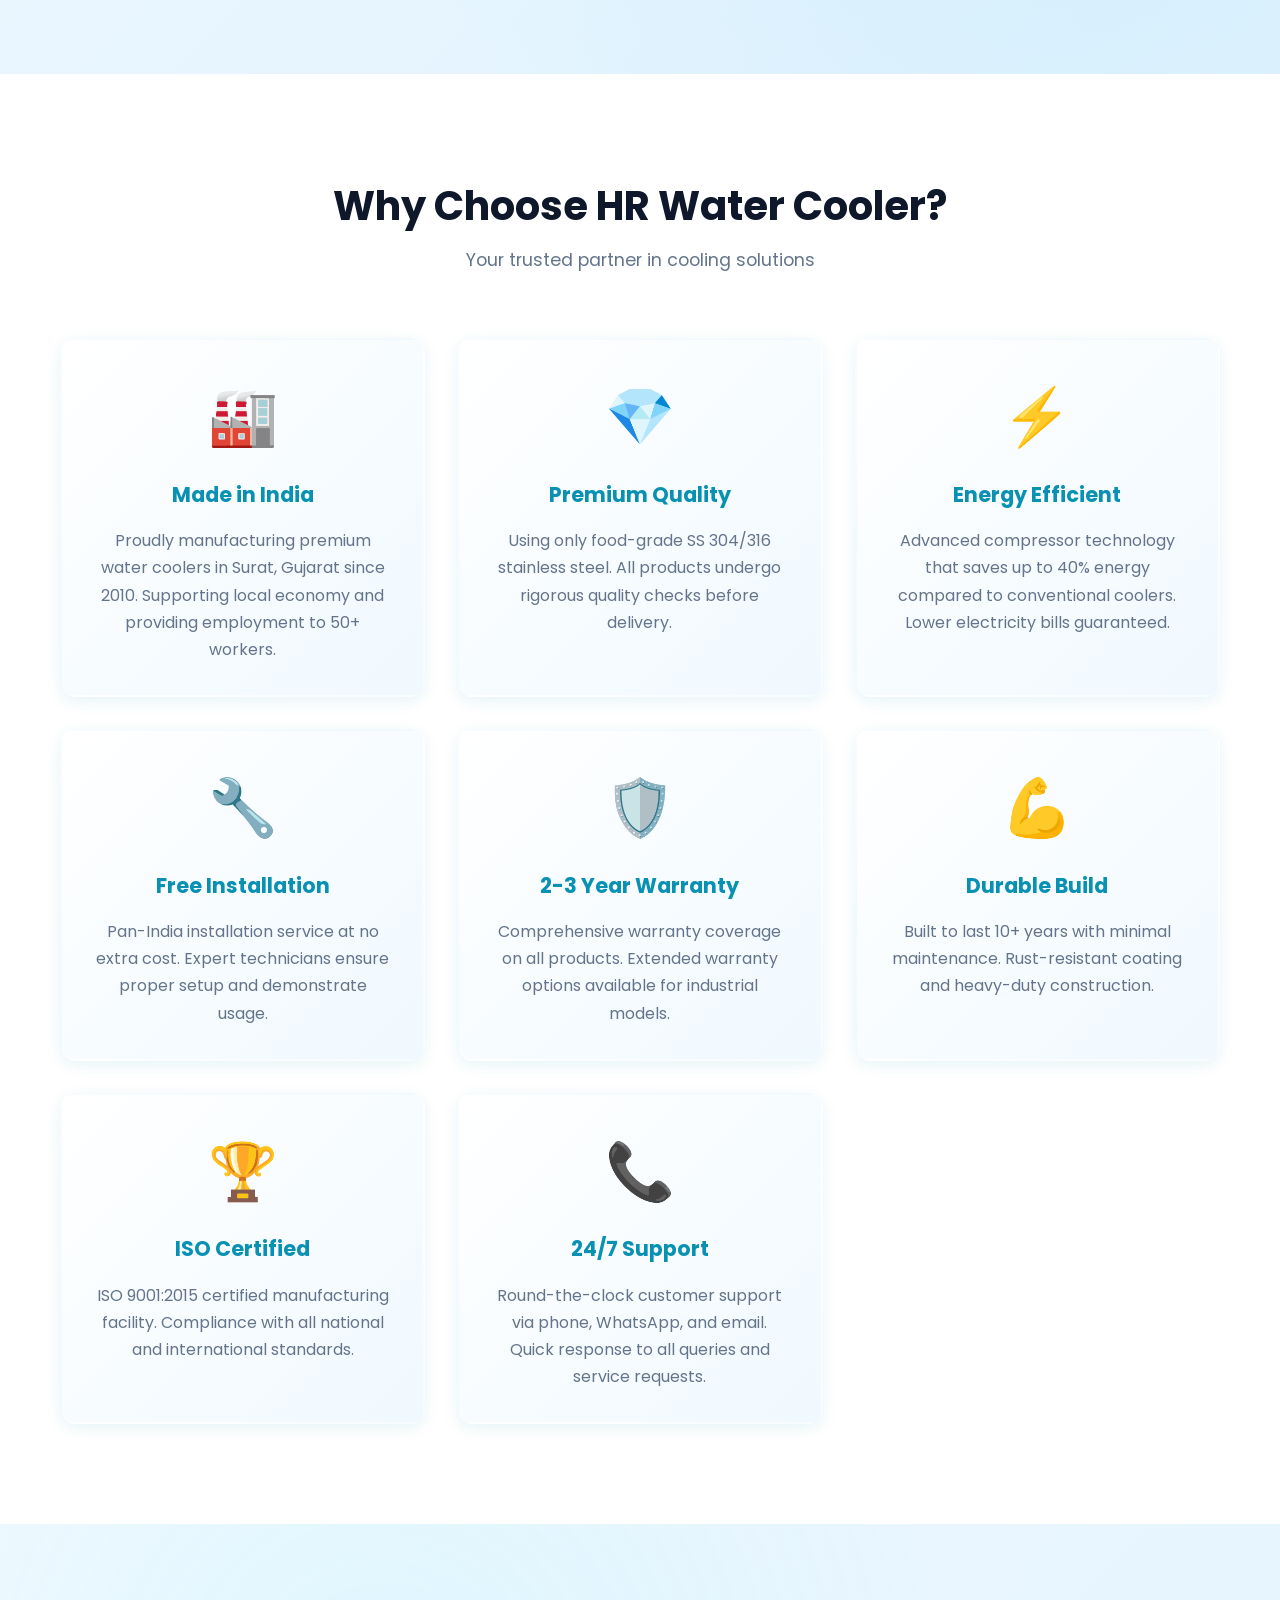
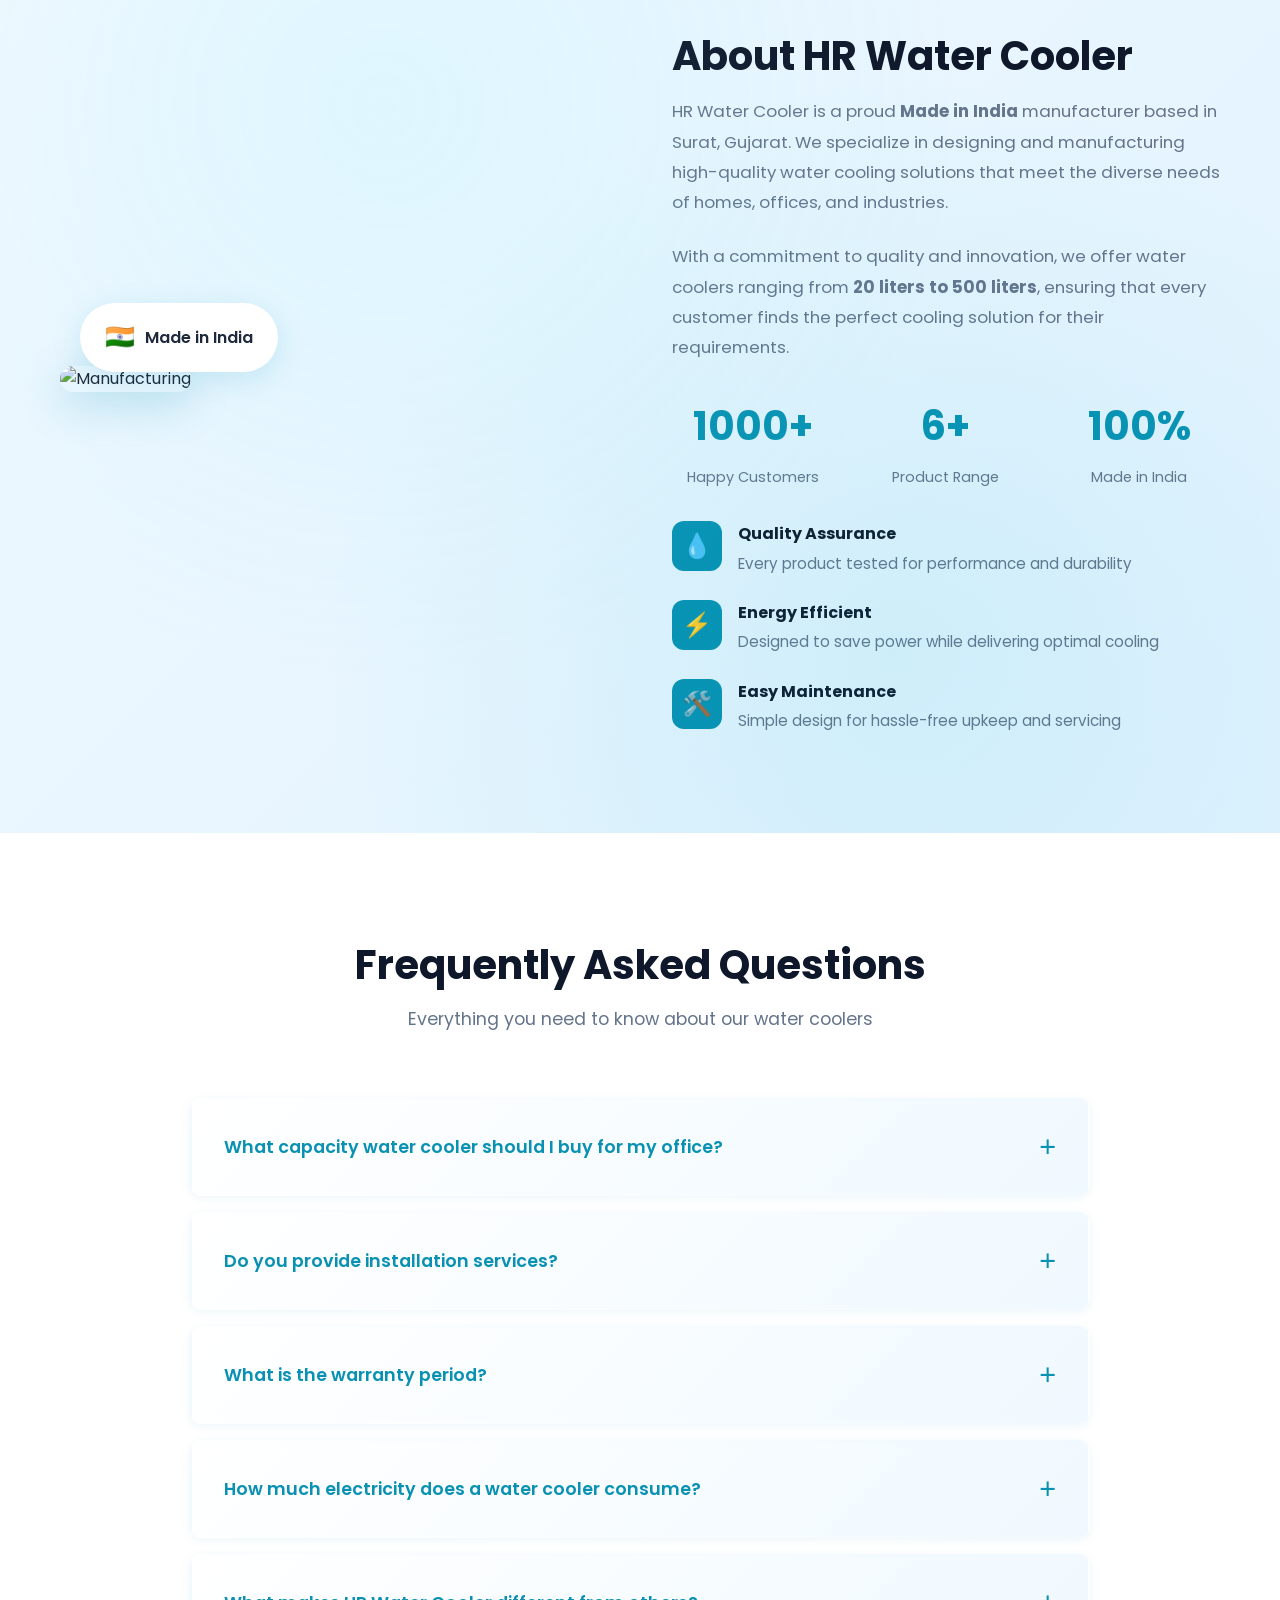
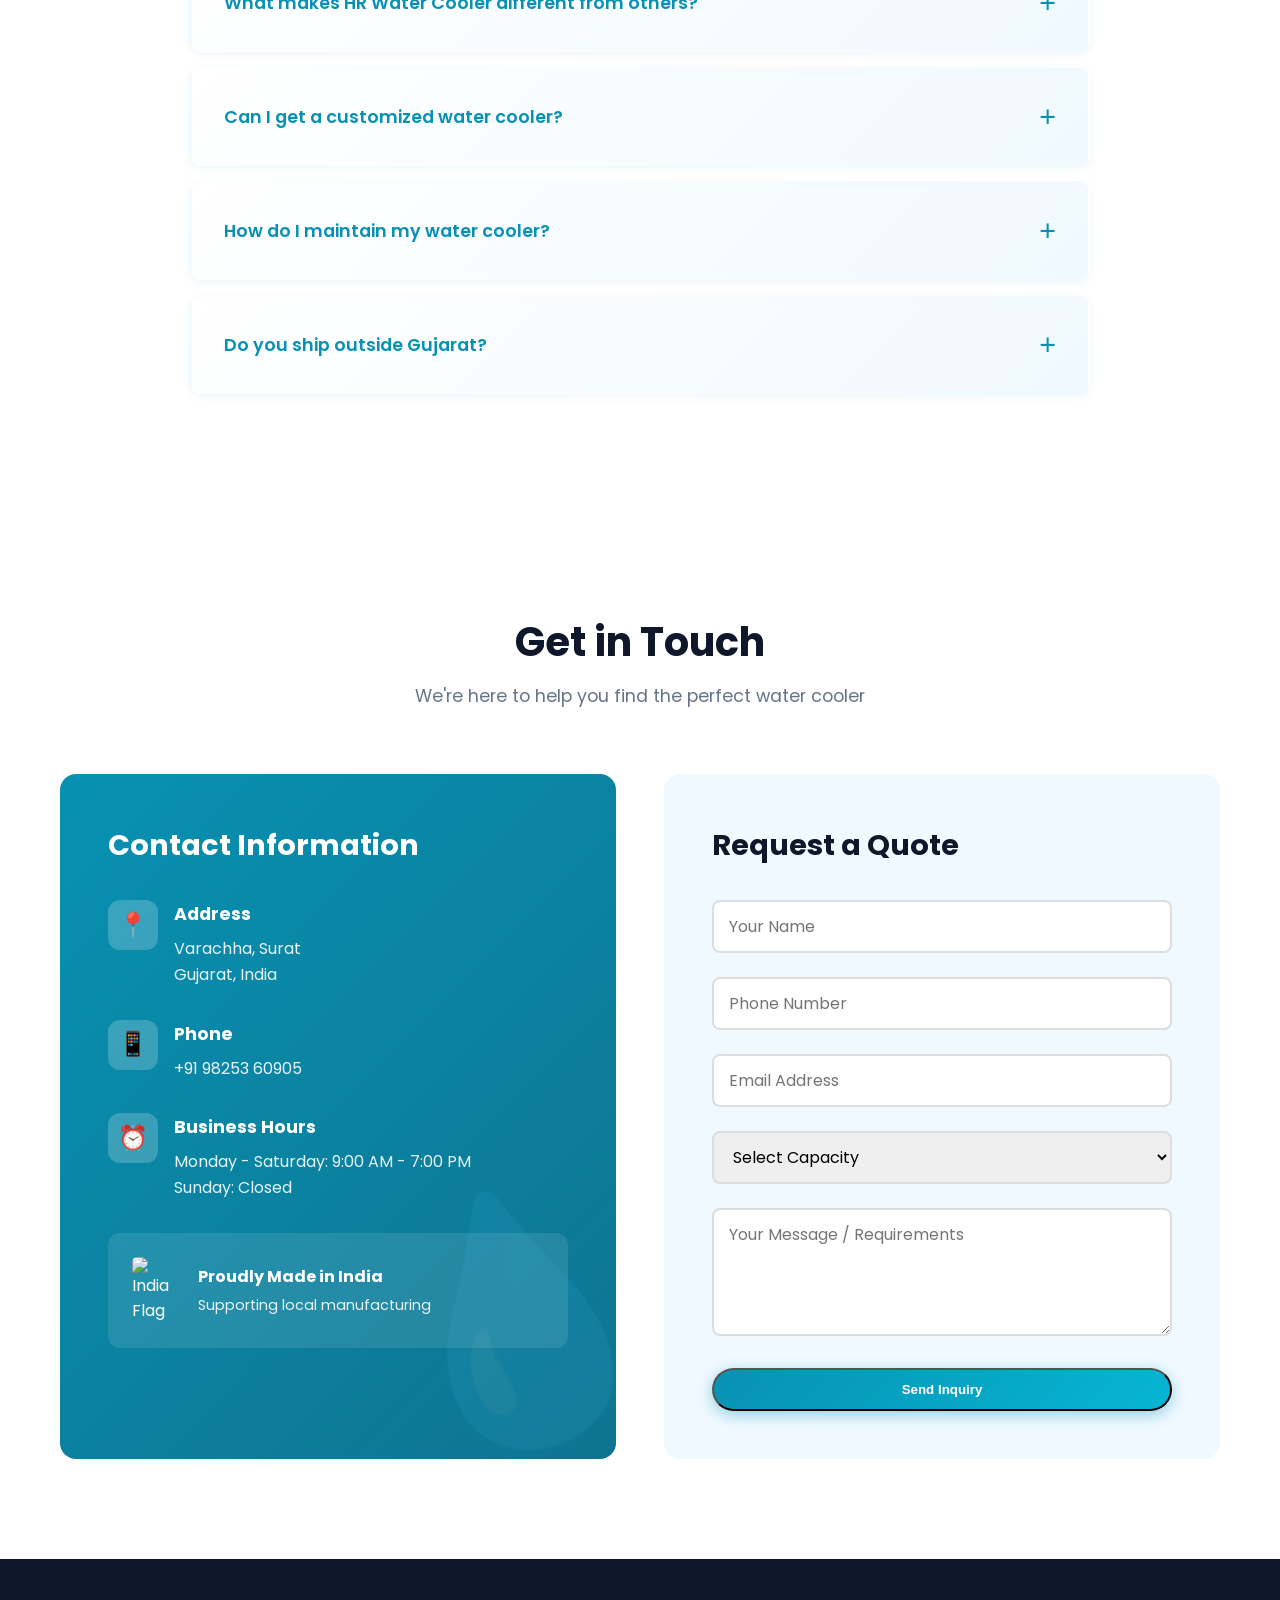
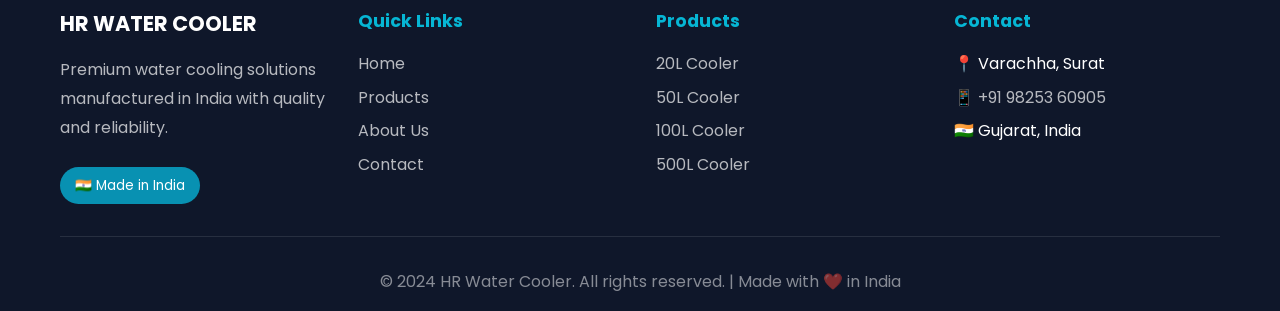
==== commit f8c54603: "Add files via upload" ====
--- a/index.html
+++ b/index.html
@@ -16,8 +16,11 @@
         <div class="container">
             <div class="nav-wrapper">
                 <div class="logo">
-                    <h1>HR <span class="highlight">WATER COOLER</span></h1>
-                    <p class="tagline">Made in India 🇮🇳</p>
+                    <img src="images/logo-placeholder.svg" alt="HR Water Cooler Logo" class="logo-image">
+                    <div class="logo-text">
+                        <h1>HR <span class="highlight">WATER COOLER</span></h1>
+                        <p class="tagline">Made in India 🇮🇳</p>
+                    </div>
                 </div>
                 <ul class="nav-links">
                     <li><a href="#home">Home</a></li>
@@ -39,15 +42,35 @@
         <div class="container">
             <div class="hero-content">
                 <div class="hero-text">
+                    <div class="hero-badge">
+                        <span class="badge-icon">🇮🇳</span>
+                        <span>Proudly Made in India Since 2010</span>
+                    </div>
                     <h2 class="hero-title">Premium Water Coolers</h2>
                     <h3 class="hero-subtitle">Designed & Manufactured in India</h3>
                     <p class="hero-description">
                         Quality water cooling solutions from 20L to 500L capacity. 
                         Trusted by businesses across Gujarat for reliability and performance.
+                        Experience the perfect blend of innovation and traditional craftsmanship.
                     </p>
+                    <div class="hero-stats">
+                        <div class="stat-box">
+                            <h4>10,000+</h4>
+                            <p>Units Sold</p>
+                        </div>
+                        <div class="stat-box">
+                            <h4>15+</h4>
+                            <p>Years Experience</p>
+                        </div>
+                        <div class="stat-box">
+                            <h4>500+</h4>
+                            <p>Happy Clients</p>
+                        </div>
+                    </div>
                     <div class="hero-buttons">
                         <a href="#products" class="btn btn-primary">View Products</a>
                         <a href="#contact" class="btn btn-secondary">Get Quote</a>
+                        <a href="tel:+919825360905" class="btn btn-outline">📞 Call Now</a>
                     </div>
                     <div class="hero-features">
                         <div class="feature-item">
@@ -62,11 +85,18 @@
                             <span class="feature-icon">✓</span>
                             <span>Durable Build</span>
                         </div>
+                        <div class="feature-item">
+                            <span class="feature-icon">✓</span>
+                            <span>ISO Certified</span>
+                        </div>
                     </div>
                 </div>
                 <div class="hero-image">
                     <div class="image-placeholder">
-                        <img src="https://images.unsplash.com/photo-1582719471384-894fbb16e074?w=600" alt="Water Cooler" />
+                        <img src="https://images.unsplash.com/photo-1625772452859-1c03d5bf1137?w=600" alt="Stainless Steel Water Cooler" />
+                        <div class="image-badge">
+                            <span>Premium Quality</span>
+                        </div>
                     </div>
                 </div>
             </div>
@@ -75,6 +105,39 @@
             <svg viewBox="0 0 1200 120" preserveAspectRatio="none">
                 <path d="M321.39,56.44c58-10.79,114.16-30.13,172-41.86,82.39-16.72,168.19-17.73,250.45-.39C823.78,31,906.67,72,985.66,92.83c70.05,18.48,146.53,26.09,214.34,3V0H0V27.35A600.21,600.21,0,0,0,321.39,56.44Z"></path>
             </svg>
+        </div>
+    </section>
+
+    <!-- Trust Indicators Section -->
+    <section class="trust-section">
+        <div class="container">
+            <div class="trust-grid">
+                <div class="trust-item">
+                    <div class="trust-icon">🏆</div>
+                    <h4>ISO Certified</h4>
+                    <p>Quality Assured Manufacturing</p>
+                </div>
+                <div class="trust-item">
+                    <div class="trust-icon">⚡</div>
+                    <h4>Energy Efficient</h4>
+                    <p>Save Up To 40% Power</p>
+                </div>
+                <div class="trust-item">
+                    <div class="trust-icon">🔧</div>
+                    <h4>Free Installation</h4>
+                    <p>Pan India Service</p>
+                </div>
+                <div class="trust-item">
+                    <div class="trust-icon">✓</div>
+                    <h4>2 Year Warranty</h4>
+                    <p>On All Products</p>
+                </div>
+                <div class="trust-item">
+                    <div class="trust-icon">💧</div>
+                    <h4>Stainless Steel</h4>
+                    <p>Food Grade Material</p>
+                </div>
+            </div>
         </div>
     </section>
 
@@ -91,16 +154,31 @@
                 <div class="product-card">
                     <div class="product-badge">Popular</div>
                     <div class="product-image">
-                        <img src="https://images.unsplash.com/photo-1563804006819-c424e8c92a8d?w=400" alt="20 Liter Water Cooler">
+                        <img src="https://images.unsplash.com/photo-1600880292089-90a7e086ee0c?w=400" alt="20 Liter Water Cooler">
                     </div>
                     <div class="product-info">
                         <h3 class="product-title">20 Liter Cooler</h3>
                         <p class="product-capacity">20L Capacity</p>
-                        <p class="product-description">Perfect for small offices and homes. Compact and efficient.</p>
+                        <p class="product-price">₹ 8,500 - ₹ 12,000</p>
+                        <p class="product-description">Perfect for small offices and homes. Compact and efficient design with superior cooling performance.</p>
+                        
+                        <div class="product-specs">
+                            <h4>Specifications:</h4>
+                            <ul class="specs-list">
+                                <li><strong>Capacity:</strong> 20 Liters</li>
+                                <li><strong>Material:</strong> SS 304 Grade</li>
+                                <li><strong>Power:</strong> 180W</li>
+                                <li><strong>Cooling:</strong> 8-12°C</li>
+                                <li><strong>Voltage:</strong> 220V</li>
+                            </ul>
+                        </div>
+                        
                         <ul class="product-features">
-                            <li>Stainless Steel Body</li>
-                            <li>Energy Saving</li>
+                            <li>Food Grade Stainless Steel</li>
+                            <li>Energy Saving Compressor</li>
                             <li>Easy Maintenance</li>
+                            <li>Rust & Corrosion Resistant</li>
+                            <li>2 Year Warranty</li>
                         </ul>
                         <a href="#contact" class="btn-product">Get Quote</a>
                     </div>
@@ -109,16 +187,31 @@
                 <!-- 30L Cooler -->
                 <div class="product-card">
                     <div class="product-image">
-                        <img src="https://images.unsplash.com/photo-1550837368-d3e5f4b5d2d5?w=400" alt="30 Liter Water Cooler">
+                        <img src="https://images.unsplash.com/photo-1612528443702-f6741f70a049?w=400" alt="30 Liter Water Cooler">
                     </div>
                     <div class="product-info">
                         <h3 class="product-title">30 Liter Cooler</h3>
                         <p class="product-capacity">30L Capacity</p>
-                        <p class="product-description">Ideal for medium-sized offices and commercial spaces.</p>
+                        <p class="product-price">₹ 12,000 - ₹ 16,500</p>
+                        <p class="product-description">Ideal for medium-sized offices and commercial spaces. Enhanced cooling with energy-efficient operation.</p>
+                        
+                        <div class="product-specs">
+                            <h4>Specifications:</h4>
+                            <ul class="specs-list">
+                                <li><strong>Capacity:</strong> 30 Liters</li>
+                                <li><strong>Material:</strong> SS 304 Grade</li>
+                                <li><strong>Power:</strong> 250W</li>
+                                <li><strong>Cooling:</strong> 6-10°C</li>
+                                <li><strong>Voltage:</strong> 220V</li>
+                            </ul>
+                        </div>
+                        
                         <ul class="product-features">
                             <li>High Cooling Efficiency</li>
                             <li>Durable Construction</li>
                             <li>Low Power Consumption</li>
+                            <li>Anti-Bacterial Coating</li>
+                            <li>2 Year Warranty</li>
                         </ul>
                         <a href="#contact" class="btn-product">Get Quote</a>
                     </div>
@@ -128,16 +221,31 @@
                 <div class="product-card">
                     <div class="product-badge">Best Seller</div>
                     <div class="product-image">
-                        <img src="https://images.unsplash.com/photo-1600880292203-757bb62b4baf?w=400" alt="50 Liter Water Cooler">
+                        <img src="https://images.unsplash.com/photo-1584555613497-9ecf9dd06f68?w=400" alt="50 Liter Water Cooler">
                     </div>
                     <div class="product-info">
                         <h3 class="product-title">50 Liter Cooler</h3>
                         <p class="product-capacity">50L Capacity</p>
-                        <p class="product-description">Most popular choice for offices and small industries.</p>
+                        <p class="product-price">₹ 18,000 - ₹ 24,000</p>
+                        <p class="product-description">Most popular choice for offices and small industries. Robust performance with optimal cooling capacity.</p>
+                        
+                        <div class="product-specs">
+                            <h4>Specifications:</h4>
+                            <ul class="specs-list">
+                                <li><strong>Capacity:</strong> 50 Liters</li>
+                                <li><strong>Material:</strong> SS 304 Grade</li>
+                                <li><strong>Power:</strong> 350W</li>
+                                <li><strong>Cooling:</strong> 5-8°C</li>
+                                <li><strong>Voltage:</strong> 220V</li>
+                            </ul>
+                        </div>
+                        
                         <ul class="product-features">
                             <li>Heavy Duty Motor</li>
-                            <li>Rust Resistant</li>
+                            <li>Rust Resistant Coating</li>
                             <li>Easy Installation</li>
+                            <li>Large Ice Bank</li>
+                            <li>2 Year Warranty</li>
                         </ul>
                         <a href="#contact" class="btn-product">Get Quote</a>
                     </div>
@@ -146,16 +254,31 @@
                 <!-- 100L Cooler -->
                 <div class="product-card">
                     <div class="product-image">
-                        <img src="https://images.unsplash.com/photo-1550837368-d918e3f05183?w=400" alt="100 Liter Water Cooler">
+                        <img src="https://images.unsplash.com/photo-1620114841480-7810a5e6c555?w=400" alt="100 Liter Water Cooler">
                     </div>
                     <div class="product-info">
                         <h3 class="product-title">100 Liter Cooler</h3>
                         <p class="product-capacity">100L Capacity</p>
-                        <p class="product-description">Built for large offices and industrial requirements.</p>
+                        <p class="product-price">₹ 28,000 - ₹ 38,000</p>
+                        <p class="product-description">Built for large offices and industrial requirements. Commercial-grade cooling with maximum efficiency.</p>
+                        
+                        <div class="product-specs">
+                            <h4>Specifications:</h4>
+                            <ul class="specs-list">
+                                <li><strong>Capacity:</strong> 100 Liters</li>
+                                <li><strong>Material:</strong> SS 304 Grade</li>
+                                <li><strong>Power:</strong> 500W</li>
+                                <li><strong>Cooling:</strong> 4-7°C</li>
+                                <li><strong>Voltage:</strong> 220V/440V</li>
+                            </ul>
+                        </div>
+                        
                         <ul class="product-features">
-                            <li>Industrial Grade</li>
-                            <li>Fast Cooling</li>
-                            <li>1 Year Warranty</li>
+                            <li>Industrial Grade Motor</li>
+                            <li>Fast Cooling Technology</li>
+                            <li>2 Year Warranty</li>
+                            <li>Heavy Duty Construction</li>
+                            <li>Multiple Taps</li>
                         </ul>
                         <a href="#contact" class="btn-product">Get Quote</a>
                     </div>
@@ -164,16 +287,31 @@
                 <!-- 150L Cooler -->
                 <div class="product-card">
                     <div class="product-image">
-                        <img src="https://images.unsplash.com/photo-1563804006819-6b1a2c7a2f0c?w=400" alt="150 Liter Water Cooler">
+                        <img src="https://images.unsplash.com/photo-1604335399105-a0c585fd81a1?w=400" alt="150 Liter Water Cooler">
                     </div>
                     <div class="product-info">
                         <h3 class="product-title">150 Liter Cooler</h3>
                         <p class="product-capacity">150L Capacity</p>
-                        <p class="product-description">Heavy-duty cooler for factories and large facilities.</p>
+                        <p class="product-price">₹ 42,000 - ₹ 58,000</p>
+                        <p class="product-description">Heavy-duty cooler for factories and large facilities. Maximum capacity with professional-grade performance.</p>
+                        
+                        <div class="product-specs">
+                            <h4>Specifications:</h4>
+                            <ul class="specs-list">
+                                <li><strong>Capacity:</strong> 150 Liters</li>
+                                <li><strong>Material:</strong> SS 304/316 Grade</li>
+                                <li><strong>Power:</strong> 750W</li>
+                                <li><strong>Cooling:</strong> 3-6°C</li>
+                                <li><strong>Voltage:</strong> 440V</li>
+                            </ul>
+                        </div>
+                        
                         <ul class="product-features">
-                            <li>High Performance</li>
-                            <li>Robust Design</li>
-                            <li>Extended Warranty</li>
+                            <li>High Performance Compressor</li>
+                            <li>Robust Industrial Design</li>
+                            <li>Extended Warranty Available</li>
+                            <li>Multiple Outlet Options</li>
+                            <li>UV Protection</li>
                         </ul>
                         <a href="#contact" class="btn-product">Get Quote</a>
                     </div>
@@ -183,16 +321,31 @@
                 <div class="product-card">
                     <div class="product-badge">Industrial</div>
                     <div class="product-image">
-                        <img src="https://images.unsplash.com/photo-1563804006-38b12f85a8a8?w=400" alt="500 Liter Water Cooler">
+                        <img src="https://images.unsplash.com/photo-1609557927087-f9cf8e88de18?w=400" alt="500 Liter Water Cooler">
                     </div>
                     <div class="product-info">
                         <h3 class="product-title">500 Liter Cooler</h3>
                         <p class="product-capacity">500L Capacity</p>
-                        <p class="product-description">Maximum capacity for large industrial operations.</p>
+                        <p class="product-price">₹ 95,000 - ₹ 1,50,000</p>
+                        <p class="product-description">Maximum capacity for large industrial operations. Custom-built solutions for high-demand environments.</p>
+                        
+                        <div class="product-specs">
+                            <h4>Specifications:</h4>
+                            <ul class="specs-list">
+                                <li><strong>Capacity:</strong> 500 Liters</li>
+                                <li><strong>Material:</strong> SS 316 Grade</li>
+                                <li><strong>Power:</strong> 1500W</li>
+                                <li><strong>Cooling:</strong> 2-5°C</li>
+                                <li><strong>Voltage:</strong> 440V (3 Phase)</li>
+                            </ul>
+                        </div>
+                        
                         <ul class="product-features">
-                            <li>Commercial Grade</li>
-                            <li>Premium Quality</li>
-                            <li>Customizable</li>
+                            <li>Commercial Grade Quality</li>
+                            <li>Premium Stainless Steel</li>
+                            <li>Fully Customizable</li>
+                            <li>Extended 3 Year Warranty</li>
+                            <li>Free Installation & Training</li>
                         </ul>
                         <a href="#contact" class="btn-product">Get Quote</a>
                     </div>
@@ -201,12 +354,156 @@
         </div>
     </section>
 
+    <!-- Testimonials Section -->
+    <section class="testimonials">
+        <div class="container">
+            <div class="section-header">
+                <h2 class="section-title">What Our Clients Say</h2>
+                <p class="section-subtitle">Trusted by businesses across Gujarat</p>
+            </div>
+            
+            <div class="testimonials-grid">
+                <div class="testimonial-card">
+                    <div class="stars">⭐⭐⭐⭐⭐</div>
+                    <p class="testimonial-text">"HR Water Cooler has been providing excellent service for our office of 200+ employees. The 100L cooler works flawlessly even during peak summer. Highly recommended!"</p>
+                    <div class="testimonial-author">
+                        <div class="author-avatar">RK</div>
+                        <div class="author-info">
+                            <h4>Rajesh Kumar</h4>
+                            <p>IT Company, Surat</p>
+                        </div>
+                    </div>
+                </div>
+
+                <div class="testimonial-card">
+                    <div class="stars">⭐⭐⭐⭐⭐</div>
+                    <p class="testimonial-text">"Excellent quality and after-sales service. We purchased 3 units of 50L coolers for our textile factory. The cooling is superb and energy consumption is low."</p>
+                    <div class="testimonial-author">
+                        <div class="author-avatar">MP</div>
+                        <div class="author-info">
+                            <h4>Mahesh Patel</h4>
+                            <p>Textile Factory, Varachha</p>
+                        </div>
+                    </div>
+                </div>
+
+                <div class="testimonial-card">
+                    <div class="stars">⭐⭐⭐⭐⭐</div>
+                    <p class="testimonial-text">"Best water cooler manufacturer in Surat. Very professional team and quality products. We have been using their coolers for 5+ years without any issues."</p>
+                    <div class="testimonial-author">
+                        <div class="author-avatar">AS</div>
+                        <div class="author-info">
+                            <h4>Amit Shah</h4>
+                            <p>Diamond Factory, Katargam</p>
+                        </div>
+                    </div>
+                </div>
+
+                <div class="testimonial-card">
+                    <div class="stars">⭐⭐⭐⭐⭐</div>
+                    <p class="testimonial-text">"Purchased 20L cooler for home use. Compact design, excellent cooling, and Made in India! Very satisfied with the purchase and customer support."</p>
+                    <div class="testimonial-author">
+                        <div class="author-avatar">PD</div>
+                        <div class="author-info">
+                            <h4>Priya Desai</h4>
+                            <p>Homemaker, Adajan</p>
+                        </div>
+                    </div>
+                </div>
+
+                <div class="testimonial-card">
+                    <div class="stars">⭐⭐⭐⭐⭐</div>
+                    <p class="testimonial-text">"HR Water Cooler installed our 150L industrial cooler efficiently. The build quality is outstanding and it handles our factory's high demand perfectly."</p>
+                    <div class="testimonial-author">
+                        <div class="author-avatar">VT</div>
+                        <div class="author-info">
+                            <h4>Vikas Thakkar</h4>
+                            <p>Manufacturing Unit, Sachin</p>
+                        </div>
+                    </div>
+                </div>
+
+                <div class="testimonial-card">
+                    <div class="stars">⭐⭐⭐⭐⭐</div>
+                    <p class="testimonial-text">"Great value for money! The 30L cooler is perfect for our coaching classes. Students love the ice-cold water. Maintenance is easy and no complaints so far."</p>
+                    <div class="testimonial-author">
+                        <div class="author-avatar">NK</div>
+                        <div class="author-info">
+                            <h4>Nitin Kapoor</h4>
+                            <p>Coaching Institute, Piplod</p>
+                        </div>
+                    </div>
+                </div>
+            </div>
+        </div>
+    </section>
+
+    <!-- Why Choose Us Section -->
+    <section class="why-choose">
+        <div class="container">
+            <div class="section-header">
+                <h2 class="section-title">Why Choose HR Water Cooler?</h2>
+                <p class="section-subtitle">Your trusted partner in cooling solutions</p>
+            </div>
+
+            <div class="why-grid">
+                <div class="why-card">
+                    <div class="why-icon">🏭</div>
+                    <h3>Made in India</h3>
+                    <p>Proudly manufacturing premium water coolers in Surat, Gujarat since 2010. Supporting local economy and providing employment to 50+ workers.</p>
+                </div>
+
+                <div class="why-card">
+                    <div class="why-icon">💎</div>
+                    <h3>Premium Quality</h3>
+                    <p>Using only food-grade SS 304/316 stainless steel. All products undergo rigorous quality checks before delivery.</p>
+                </div>
+
+                <div class="why-card">
+                    <div class="why-icon">⚡</div>
+                    <h3>Energy Efficient</h3>
+                    <p>Advanced compressor technology that saves up to 40% energy compared to conventional coolers. Lower electricity bills guaranteed.</p>
+                </div>
+
+                <div class="why-card">
+                    <div class="why-icon">🔧</div>
+                    <h3>Free Installation</h3>
+                    <p>Pan-India installation service at no extra cost. Expert technicians ensure proper setup and demonstrate usage.</p>
+                </div>
+
+                <div class="why-card">
+                    <div class="why-icon">🛡️</div>
+                    <h3>2-3 Year Warranty</h3>
+                    <p>Comprehensive warranty coverage on all products. Extended warranty options available for industrial models.</p>
+                </div>
+
+                <div class="why-card">
+                    <div class="why-icon">💪</div>
+                    <h3>Durable Build</h3>
+                    <p>Built to last 10+ years with minimal maintenance. Rust-resistant coating and heavy-duty construction.</p>
+                </div>
+
+                <div class="why-card">
+                    <div class="why-icon">🏆</div>
+                    <h3>ISO Certified</h3>
+                    <p>ISO 9001:2015 certified manufacturing facility. Compliance with all national and international standards.</p>
+                </div>
+
+                <div class="why-card">
+                    <div class="why-icon">📞</div>
+                    <h3>24/7 Support</h3>
+                    <p>Round-the-clock customer support via phone, WhatsApp, and email. Quick response to all queries and service requests.</p>
+                </div>
+            </div>
+        </div>
+    </section>
+
     <!-- About Section -->
     <section id="about" class="about">
         <div class="container">
             <div class="about-content">
                 <div class="about-image">
-                    <img src="https://images.unsplash.com/photo-1581092795360-fd1ca04f0952?w=600" alt="Manufacturing">
+                    <img src="https://images.unsplash.com/photo-1565688534245-05d6b5be184a?w=600" alt="Manufacturing">
                     <div class="about-badge">
                         <span class="badge-icon">🇮🇳</span>
                         <span class="badge-text">Made in India</span>
@@ -268,6 +565,98 @@
         </div>
     </section>
 
+    <!-- FAQ Section -->
+    <section class="faq-section">
+        <div class="container">
+            <div class="section-header">
+                <h2 class="section-title">Frequently Asked Questions</h2>
+                <p class="section-subtitle">Everything you need to know about our water coolers</p>
+            </div>
+
+            <div class="faq-container">
+                <div class="faq-item">
+                    <div class="faq-question">
+                        <h3>What capacity water cooler should I buy for my office?</h3>
+                        <span class="faq-icon">+</span>
+                    </div>
+                    <div class="faq-answer">
+                        <p>For 10-25 people: 20L, For 25-50 people: 30-50L, For 50-100 people: 100L, For 100+ people: 150L or 500L. Consider peak usage hours and whether it's for drinking only or includes other uses.</p>
+                    </div>
+                </div>
+
+                <div class="faq-item">
+                    <div class="faq-question">
+                        <h3>Do you provide installation services?</h3>
+                        <span class="faq-icon">+</span>
+                    </div>
+                    <div class="faq-answer">
+                        <p>Yes! We provide FREE installation service across Gujarat and pan-India. Our trained technicians will install the cooler, demonstrate its usage, and ensure everything works perfectly.</p>
+                    </div>
+                </div>
+
+                <div class="faq-item">
+                    <div class="faq-question">
+                        <h3>What is the warranty period?</h3>
+                        <span class="faq-icon">+</span>
+                    </div>
+                    <div class="faq-answer">
+                        <p>We provide 2 years warranty on 20L-150L models and 3 years warranty on 500L industrial models. Extended warranty options are available. Warranty covers manufacturing defects and compressor issues.</p>
+                    </div>
+                </div>
+
+                <div class="faq-item">
+                    <div class="faq-question">
+                        <h3>How much electricity does a water cooler consume?</h3>
+                        <span class="faq-icon">+</span>
+                    </div>
+                    <div class="faq-answer">
+                        <p>Our energy-efficient models consume 40% less power than conventional coolers. A 50L cooler typically uses 3-4 units per day, costing approximately ₹50-70 per month in electricity.</p>
+                    </div>
+                </div>
+
+                <div class="faq-item">
+                    <div class="faq-question">
+                        <h3>What makes HR Water Cooler different from others?</h3>
+                        <span class="faq-icon">+</span>
+                    </div>
+                    <div class="faq-answer">
+                        <p>We use food-grade SS 304/316 stainless steel, provide free installation, offer 2-3 year warranty, have 24/7 customer support, and proudly manufacture in India. Our coolers are ISO certified and built to last 10+ years.</p>
+                    </div>
+                </div>
+
+                <div class="faq-item">
+                    <div class="faq-question">
+                        <h3>Can I get a customized water cooler?</h3>
+                        <span class="faq-icon">+</span>
+                    </div>
+                    <div class="faq-answer">
+                        <p>Yes! We offer customization for industrial models (150L, 500L). You can customize capacity, number of taps, mounting options, color, and additional features. Contact us with your requirements.</p>
+                    </div>
+                </div>
+
+                <div class="faq-item">
+                    <div class="faq-question">
+                        <h3>How do I maintain my water cooler?</h3>
+                        <span class="faq-icon">+</span>
+                    </div>
+                    <div class="faq-answer">
+                        <p>Simple maintenance: Clean the tank monthly, replace filters every 3-6 months, check for leaks, ensure proper ventilation around compressor. Our team provides free maintenance guidance and video tutorials.</p>
+                    </div>
+                </div>
+
+                <div class="faq-item">
+                    <div class="faq-question">
+                        <h3>Do you ship outside Gujarat?</h3>
+                        <span class="faq-icon">+</span>
+                    </div>
+                    <div class="faq-answer">
+                        <p>Yes, we ship pan-India! Delivery time: 3-5 days within Gujarat, 7-10 days for other states. We also provide international shipping for bulk orders. Installation support available across India.</p>
+                    </div>
+                </div>
+            </div>
+        </div>
+    </section>
+
     <!-- Contact Section -->
     <section id="contact" class="contact">
         <div class="container">
--- a/style.css
+++ b/style.css
@@ -6,17 +6,20 @@
 }
 
 :root {
-    --primary-color: #0077be;
-    --secondary-color: #00a8e8;
-    --accent-color: #ff6b35;
-    --dark-color: #1a1a2e;
-    --light-color: #f8f9fa;
-    --text-color: #333;
-    --text-light: #666;
-    --border-radius: 12px;
-    --shadow: 0 5px 20px rgba(0, 0, 0, 0.1);
-    --shadow-hover: 0 8px 30px rgba(0, 0, 0, 0.15);
-    --transition: all 0.3s ease;
+    --primary-color: #0891b2;
+    --secondary-color: #06b6d4;
+    --accent-color: #3b82f6;
+    --ice-blue: #e0f2fe;
+    --cool-cyan: #67e8f9;
+    --deep-water: #0e7490;
+    --dark-color: #0f172a;
+    --light-color: #f0f9ff;
+    --text-color: #1e293b;
+    --text-light: #64748b;
+    --border-radius: 16px;
+    --shadow: 0 8px 30px rgba(8, 145, 178, 0.15);
+    --shadow-hover: 0 12px 40px rgba(8, 145, 178, 0.25);
+    --transition: all 0.4s cubic-bezier(0.4, 0, 0.2, 1);
 }
 
 body {
@@ -24,6 +27,30 @@
     color: var(--text-color);
     line-height: 1.6;
     overflow-x: hidden;
+    background: linear-gradient(135deg, #f0f9ff 0%, #e0f2fe 100%);
+    position: relative;
+}
+
+/* Water Drop Animation Background */
+body::before {
+    content: '';
+    position: fixed;
+    width: 100%;
+    height: 100%;
+    top: 0;
+    left: 0;
+    background-image: 
+        radial-gradient(circle at 20% 30%, rgba(103, 232, 249, 0.1) 0%, transparent 50%),
+        radial-gradient(circle at 80% 70%, rgba(6, 182, 212, 0.1) 0%, transparent 50%),
+        radial-gradient(circle at 40% 80%, rgba(8, 145, 178, 0.08) 0%, transparent 50%);
+    animation: waterFlow 20s ease-in-out infinite;
+    pointer-events: none;
+    z-index: -1;
+}
+
+@keyframes waterFlow {
+    0%, 100% { opacity: 0.3; transform: translateY(0px); }
+    50% { opacity: 0.6; transform: translateY(-20px); }
 }
 
 .container {
@@ -34,13 +61,31 @@
 
 /* Navigation */
 .navbar {
-    background: white;
-    box-shadow: 0 2px 10px rgba(0, 0, 0, 0.1);
+    background: rgba(255, 255, 255, 0.95);
+    backdrop-filter: blur(10px);
+    box-shadow: 0 4px 20px rgba(8, 145, 178, 0.1);
     position: fixed;
     width: 100%;
     top: 0;
     z-index: 1000;
     transition: var(--transition);
+    border-bottom: 2px solid var(--ice-blue);
+}
+
+.navbar::after {
+    content: '';
+    position: absolute;
+    bottom: 0;
+    left: 0;
+    width: 100%;
+    height: 2px;
+    background: linear-gradient(90deg, var(--primary-color), var(--secondary-color), var(--cool-cyan));
+    animation: shimmer 3s ease-in-out infinite;
+}
+
+@keyframes shimmer {
+    0%, 100% { opacity: 0.5; }
+    50% { opacity: 1; }
 }
 
 .nav-wrapper {
@@ -50,20 +95,50 @@
     padding: 1rem 0;
 }
 
-.logo h1 {
+.logo {
+    display: flex;
+    align-items: center;
+    gap: 1rem;
+    animation: fadeInLeft 0.8s ease;
+}
+
+.logo-image {
+    height: 60px;
+    width: auto;
+    transition: var(--transition);
+    filter: drop-shadow(0 2px 8px rgba(8, 145, 178, 0.2));
+}
+
+.logo-image:hover {
+    transform: scale(1.05);
+    filter: drop-shadow(0 4px 12px rgba(8, 145, 178, 0.4));
+}
+
+.logo-text {
+    display: flex;
+    flex-direction: column;
+}
+
+.logo h1,
+.logo-text h1 {
     font-size: 1.5rem;
     font-weight: 700;
     color: var(--dark-color);
+    margin: 0;
 }
 
 .logo .highlight {
     color: var(--primary-color);
+    background: linear-gradient(135deg, var(--primary-color), var(--secondary-color));
+    -webkit-background-clip: text;
+    -webkit-text-fill-color: transparent;
+    background-clip: text;
 }
 
 .logo .tagline {
-    font-size: 0.75rem;
+    font-size: 0.7rem;
     color: var(--text-light);
-    margin-top: -5px;
+    margin-top: -2px;
 }
 
 .nav-links {
@@ -116,10 +191,42 @@
 /* Hero Section */
 .hero {
     margin-top: 80px;
-    background: linear-gradient(135deg, #e3f2fd 0%, #bbdefb 100%);
+    background: linear-gradient(135deg, #cffafe 0%, #a5f3fc 50%, #67e8f9 100%);
     padding: 80px 0 0 0;
     position: relative;
     overflow: hidden;
+}
+
+/* Animated Water Drops */
+.hero::before {
+    content: '💧';
+    position: absolute;
+    font-size: 3rem;
+    top: 10%;
+    left: 10%;
+    opacity: 0.3;
+    animation: floatDrop 6s ease-in-out infinite;
+}
+
+.hero::after {
+    content: '💧';
+    position: absolute;
+    font-size: 2rem;
+    top: 30%;
+    right: 15%;
+    opacity: 0.2;
+    animation: floatDrop 8s ease-in-out infinite 2s;
+}
+
+@keyframes floatDrop {
+    0%, 100% { 
+        transform: translateY(0px) rotate(0deg);
+        opacity: 0.3;
+    }
+    50% { 
+        transform: translateY(-30px) rotate(10deg);
+        opacity: 0.6;
+    }
 }
 
 .hero-content {
@@ -134,6 +241,61 @@
     z-index: 2;
 }
 
+.hero-badge {
+    display: inline-flex;
+    align-items: center;
+    gap: 0.5rem;
+    background: white;
+    padding: 8px 20px;
+    border-radius: 50px;
+    box-shadow: 0 4px 15px rgba(8, 145, 178, 0.2);
+    margin-bottom: 1.5rem;
+    font-size: 0.9rem;
+    font-weight: 600;
+    color: var(--primary-color);
+    animation: fadeInUp 1s ease;
+}
+
+.badge-icon {
+    font-size: 1.2rem;
+}
+
+.hero-stats {
+    display: grid;
+    grid-template-columns: repeat(3, 1fr);
+    gap: 1.5rem;
+    margin: 2rem 0;
+    animation: fadeInUp 1s ease 0.5s backwards;
+}
+
+.stat-box {
+    background: white;
+    padding: 1.5rem;
+    border-radius: 12px;
+    box-shadow: 0 4px 15px rgba(8, 145, 178, 0.15);
+    text-align: center;
+    transition: var(--transition);
+}
+
+.stat-box:hover {
+    transform: translateY(-5px);
+    box-shadow: 0 8px 25px rgba(8, 145, 178, 0.25);
+}
+
+.stat-box h4 {
+    font-size: 2rem;
+    font-weight: 700;
+    background: linear-gradient(135deg, var(--primary-color), var(--secondary-color));
+    -webkit-background-clip: text;
+    -webkit-text-fill-color: transparent;
+    margin-bottom: 0.3rem;
+}
+
+.stat-box p {
+    color: var(--text-light);
+    font-size: 0.9rem;
+}
+
 .hero-title {
     font-size: 3.5rem;
     font-weight: 700;
@@ -171,18 +333,37 @@
     font-weight: 600;
     transition: var(--transition);
     display: inline-block;
+    position: relative;
+    overflow: hidden;
+}
+
+.btn::before {
+    content: '';
+    position: absolute;
+    top: 50%;
+    left: 50%;
+    width: 0;
+    height: 0;
+    border-radius: 50%;
+    background: rgba(255, 255, 255, 0.5);
+    transform: translate(-50%, -50%);
+    transition: width 0.6s, height 0.6s;
+}
+
+.btn:hover::before {
+    width: 300px;
+    height: 300px;
 }
 
 .btn-primary {
-    background: var(--primary-color);
+    background: linear-gradient(135deg, var(--primary-color), var(--secondary-color));
     color: white;
-    box-shadow: 0 4px 15px rgba(0, 119, 190, 0.3);
+    box-shadow: 0 4px 15px rgba(8, 145, 178, 0.4);
 }
 
 .btn-primary:hover {
-    background: var(--secondary-color);
-    transform: translateY(-2px);
-    box-shadow: 0 6px 20px rgba(0, 119, 190, 0.4);
+    transform: translateY(-3px);
+    box-shadow: 0 8px 25px rgba(8, 145, 178, 0.5);
 }
 
 .btn-secondary {
@@ -194,6 +375,31 @@
 .btn-secondary:hover {
     background: var(--primary-color);
     color: white;
+}
+
+.btn-outline {
+    background: transparent;
+    color: var(--primary-color);
+    border: 2px solid var(--primary-color);
+}
+
+.btn-outline:hover {
+    background: var(--primary-color);
+    color: white;
+    transform: translateY(-3px);
+}
+
+.image-badge {
+    position: absolute;
+    bottom: 20px;
+    right: 20px;
+    background: linear-gradient(135deg, var(--primary-color), var(--secondary-color));
+    color: white;
+    padding: 10px 20px;
+    border-radius: 50px;
+    font-weight: 600;
+    box-shadow: 0 4px 15px rgba(8, 145, 178, 0.4);
+    animation: pulse 2s ease-in-out infinite;
 }
 
 .hero-features {
@@ -273,6 +479,52 @@
     background: white;
 }
 
+/* Trust Section */
+.trust-section {
+    background: white;
+    padding: 60px 0;
+    border-bottom: 1px solid var(--ice-blue);
+}
+
+.trust-grid {
+    display: grid;
+    grid-template-columns: repeat(auto-fit, minmax(180px, 1fr));
+    gap: 2rem;
+    text-align: center;
+}
+
+.trust-item {
+    padding: 1.5rem;
+    transition: var(--transition);
+}
+
+.trust-item:hover {
+    transform: translateY(-5px);
+}
+
+.trust-icon {
+    font-size: 3rem;
+    margin-bottom: 1rem;
+    animation: bounce 2s ease-in-out infinite;
+}
+
+@keyframes bounce {
+    0%, 100% { transform: translateY(0); }
+    50% { transform: translateY(-10px); }
+}
+
+.trust-item h4 {
+    color: var(--primary-color);
+    font-size: 1.1rem;
+    margin-bottom: 0.5rem;
+    font-weight: 600;
+}
+
+.trust-item p {
+    color: var(--text-light);
+    font-size: 0.9rem;
+}
+
 .section-header {
     text-align: center;
     margin-bottom: 4rem;
@@ -303,11 +555,28 @@
     overflow: hidden;
     transition: var(--transition);
     position: relative;
+    border: 2px solid transparent;
+}
+
+.product-card::before {
+    content: '';
+    position: absolute;
+    top: 0;
+    left: -100%;
+    width: 100%;
+    height: 100%;
+    background: linear-gradient(90deg, transparent, rgba(103, 232, 249, 0.3), transparent);
+    transition: left 0.5s;
+}
+
+.product-card:hover::before {
+    left: 100%;
 }
 
 .product-card:hover {
-    transform: translateY(-10px);
+    transform: translateY(-10px) scale(1.02);
     box-shadow: var(--shadow-hover);
+    border-color: var(--cool-cyan);
 }
 
 .product-badge {
@@ -326,7 +595,23 @@
 .product-image {
     height: 250px;
     overflow: hidden;
-    background: linear-gradient(135deg, #e3f2fd 0%, #bbdefb 100%);
+    background: linear-gradient(135deg, #cffafe 0%, #a5f3fc 50%, #67e8f9 100%);
+    position: relative;
+}
+
+.product-image::after {
+    content: '💧';
+    position: absolute;
+    top: 10px;
+    right: 10px;
+    font-size: 2rem;
+    opacity: 0.3;
+    animation: pulse 2s ease-in-out infinite;
+}
+
+@keyframes pulse {
+    0%, 100% { transform: scale(1); opacity: 0.3; }
+    50% { transform: scale(1.1); opacity: 0.5; }
 }
 
 .product-image img {
@@ -355,7 +640,44 @@
     color: var(--primary-color);
     font-weight: 600;
     font-size: 1.1rem;
+    margin-bottom: 0.5rem;
+}
+
+.product-price {
+    color: var(--accent-color);
+    font-weight: 700;
+    font-size: 1.3rem;
     margin-bottom: 1rem;
+}
+
+.product-specs {
+    background: var(--ice-blue);
+    padding: 1rem;
+    border-radius: 8px;
+    margin-bottom: 1rem;
+}
+
+.product-specs h4 {
+    color: var(--primary-color);
+    font-size: 0.95rem;
+    margin-bottom: 0.5rem;
+}
+
+.specs-list {
+    list-style: none;
+    padding: 0;
+}
+
+.specs-list li {
+    padding: 0.3rem 0;
+    color: var(--text-color);
+    font-size: 0.85rem;
+    display: flex;
+    justify-content: space-between;
+}
+
+.specs-list strong {
+    color: var(--deep-water);
 }
 
 .product-description {
@@ -404,7 +726,21 @@
 /* About Section */
 .about {
     padding: 100px 0;
-    background: linear-gradient(135deg, #f5f7fa 0%, #c3cfe2 100%);
+    background: linear-gradient(135deg, #f0f9ff 0%, #e0f2fe 100%);
+    position: relative;
+}
+
+.about::before {
+    content: '';
+    position: absolute;
+    top: 0;
+    left: 0;
+    width: 100%;
+    height: 100%;
+    background-image: 
+        radial-gradient(circle at 30% 20%, rgba(103, 232, 249, 0.1) 0%, transparent 50%),
+        radial-gradient(circle at 70% 80%, rgba(6, 182, 212, 0.1) 0%, transparent 50%);
+    pointer-events: none;
 }
 
 .about-content {
@@ -522,10 +858,22 @@
 }
 
 .contact-info {
-    background: linear-gradient(135deg, #667eea 0%, #764ba2 100%);
+    background: linear-gradient(135deg, var(--primary-color) 0%, var(--deep-water) 100%);
     padding: 3rem;
     border-radius: var(--border-radius);
     color: white;
+    position: relative;
+    overflow: hidden;
+}
+
+.contact-info::before {
+    content: '💧';
+    position: absolute;
+    font-size: 15rem;
+    bottom: -50px;
+    right: -50px;
+    opacity: 0.1;
+    transform: rotate(-15deg);
 }
 
 .contact-info h3 {
@@ -729,6 +1077,47 @@
     }
 }
 
+@keyframes fadeInLeft {
+    from {
+        opacity: 0;
+        transform: translateX(-30px);
+    }
+    to {
+        opacity: 1;
+        transform: translateX(0);
+    }
+}
+
+/* Water Ripple Effect */
+@keyframes ripple {
+    0% {
+        transform: scale(0);
+        opacity: 1;
+    }
+    100% {
+        transform: scale(4);
+        opacity: 0;
+    }
+}
+
+.ripple-effect {
+    position: relative;
+    overflow: hidden;
+}
+
+.ripple-effect::after {
+    content: '';
+    position: absolute;
+    top: 50%;
+    left: 50%;
+    width: 20px;
+    height: 20px;
+    background: rgba(103, 232, 249, 0.5);
+    border-radius: 50%;
+    transform: translate(-50%, -50%) scale(0);
+    animation: ripple 1.5s ease-out infinite;
+}
+
 /* Responsive Design */
 @media (max-width: 968px) {
     .nav-links {
@@ -815,3 +1204,232 @@
     background: var(--primary-color);
     color: white;
 }
+/* Testimonials Section */
+.testimonials {
+    padding: 100px 0;
+    background: linear-gradient(135deg, #f0f9ff 0%, #e0f2fe 100%);
+    position: relative;
+}
+
+.testimonials::before {
+    content: '';
+    position: absolute;
+    top: 0;
+    left: 0;
+    width: 100%;
+    height: 100%;
+    background-image: 
+        radial-gradient(circle at 20% 30%, rgba(103, 232, 249, 0.08) 0%, transparent 50%),
+        radial-gradient(circle at 80% 70%, rgba(6, 182, 212, 0.08) 0%, transparent 50%);
+    pointer-events: none;
+}
+
+.testimonials-grid {
+    display: grid;
+    grid-template-columns: repeat(auto-fit, minmax(320px, 1fr));
+    gap: 2rem;
+    margin-top: 3rem;
+    position: relative;
+    z-index: 1;
+}
+
+.testimonial-card {
+    background: white;
+    padding: 2rem;
+    border-radius: var(--border-radius);
+    box-shadow: 0 4px 20px rgba(8, 145, 178, 0.1);
+    transition: var(--transition);
+    border: 2px solid transparent;
+}
+
+.testimonial-card:hover {
+    transform: translateY(-10px);
+    box-shadow: 0 8px 30px rgba(8, 145, 178, 0.2);
+    border-color: var(--cool-cyan);
+}
+
+.stars {
+    font-size: 1.2rem;
+    margin-bottom: 1rem;
+}
+
+.testimonial-text {
+    color: var(--text-color);
+    line-height: 1.8;
+    margin-bottom: 1.5rem;
+    font-style: italic;
+}
+
+.testimonial-author {
+    display: flex;
+    align-items: center;
+    gap: 1rem;
+}
+
+.author-avatar {
+    width: 50px;
+    height: 50px;
+    border-radius: 50%;
+    background: linear-gradient(135deg, var(--primary-color), var(--secondary-color));
+    color: white;
+    display: flex;
+    align-items: center;
+    justify-content: center;
+    font-weight: 700;
+    font-size: 1.2rem;
+}
+
+.author-info h4 {
+    color: var(--dark-color);
+    font-size: 1rem;
+    margin-bottom: 0.2rem;
+}
+
+.author-info p {
+    color: var(--text-light);
+    font-size: 0.85rem;
+}
+
+/* Why Choose Section */
+.why-choose {
+    padding: 100px 0;
+    background: white;
+}
+
+.why-grid {
+    display: grid;
+    grid-template-columns: repeat(auto-fit, minmax(280px, 1fr));
+    gap: 2rem;
+    margin-top: 3rem;
+}
+
+.why-card {
+    background: linear-gradient(135deg, #ffffff 0%, #f0f9ff 100%);
+    padding: 2rem;
+    border-radius: var(--border-radius);
+    box-shadow: 0 4px 15px rgba(8, 145, 178, 0.1);
+    transition: var(--transition);
+    text-align: center;
+    border: 2px solid transparent;
+    position: relative;
+    overflow: hidden;
+}
+
+.why-card::before {
+    content: '';
+    position: absolute;
+    top: -50%;
+    left: -50%;
+    width: 200%;
+    height: 200%;
+    background: radial-gradient(circle, rgba(103, 232, 249, 0.1) 0%, transparent 70%);
+    opacity: 0;
+    transition: var(--transition);
+}
+
+.why-card:hover::before {
+    opacity: 1;
+    animation: rotate 10s linear infinite;
+}
+
+@keyframes rotate {
+    from { transform: rotate(0deg); }
+    to { transform: rotate(360deg); }
+}
+
+.why-card:hover {
+    transform: translateY(-10px) scale(1.02);
+    box-shadow: 0 12px 30px rgba(8, 145, 178, 0.2);
+    border-color: var(--cool-cyan);
+}
+
+.why-icon {
+    font-size: 3.5rem;
+    margin-bottom: 1rem;
+    position: relative;
+    z-index: 1;
+}
+
+.why-card h3 {
+    color: var(--primary-color);
+    font-size: 1.3rem;
+    margin-bottom: 1rem;
+    position: relative;
+    z-index: 1;
+}
+
+.why-card p {
+    color: var(--text-light);
+    line-height: 1.7;
+    position: relative;
+    z-index: 1;
+}
+/* FAQ Section */
+.faq-section {
+    padding: 100px 0;
+    background: white;
+}
+
+.faq-container {
+    max-width: 900px;
+    margin: 3rem auto 0;
+}
+
+.faq-item {
+    background: linear-gradient(135deg, #ffffff 0%, #f0f9ff 100%);
+    border-radius: 12px;
+    margin-bottom: 1rem;
+    overflow: hidden;
+    box-shadow: 0 2px 10px rgba(8, 145, 178, 0.08);
+    transition: var(--transition);
+    border: 2px solid transparent;
+}
+
+.faq-item:hover {
+    border-color: var(--cool-cyan);
+    box-shadow: 0 4px 20px rgba(8, 145, 178, 0.15);
+}
+
+.faq-question {
+    padding: 1.5rem 2rem;
+    display: flex;
+    justify-content: space-between;
+    align-items: center;
+    cursor: pointer;
+    user-select: none;
+}
+
+.faq-question h3 {
+    color: var(--primary-color);
+    font-size: 1.1rem;
+    font-weight: 600;
+    margin: 0;
+}
+
+.faq-icon {
+    font-size: 1.8rem;
+    color: var(--primary-color);
+    transition: var(--transition);
+    font-weight: 300;
+}
+
+.faq-item.active .faq-icon {
+    transform: rotate(45deg);
+}
+
+.faq-answer {
+    max-height: 0;
+    overflow: hidden;
+    transition: max-height 0.3s ease;
+}
+
+.faq-item.active .faq-answer {
+    max-height: 300px;
+}
+
+.faq-answer p {
+    padding: 0 2rem 1.5rem;
+    color: var(--text-color);
+    line-height: 1.8;
+    margin: 0;
+}
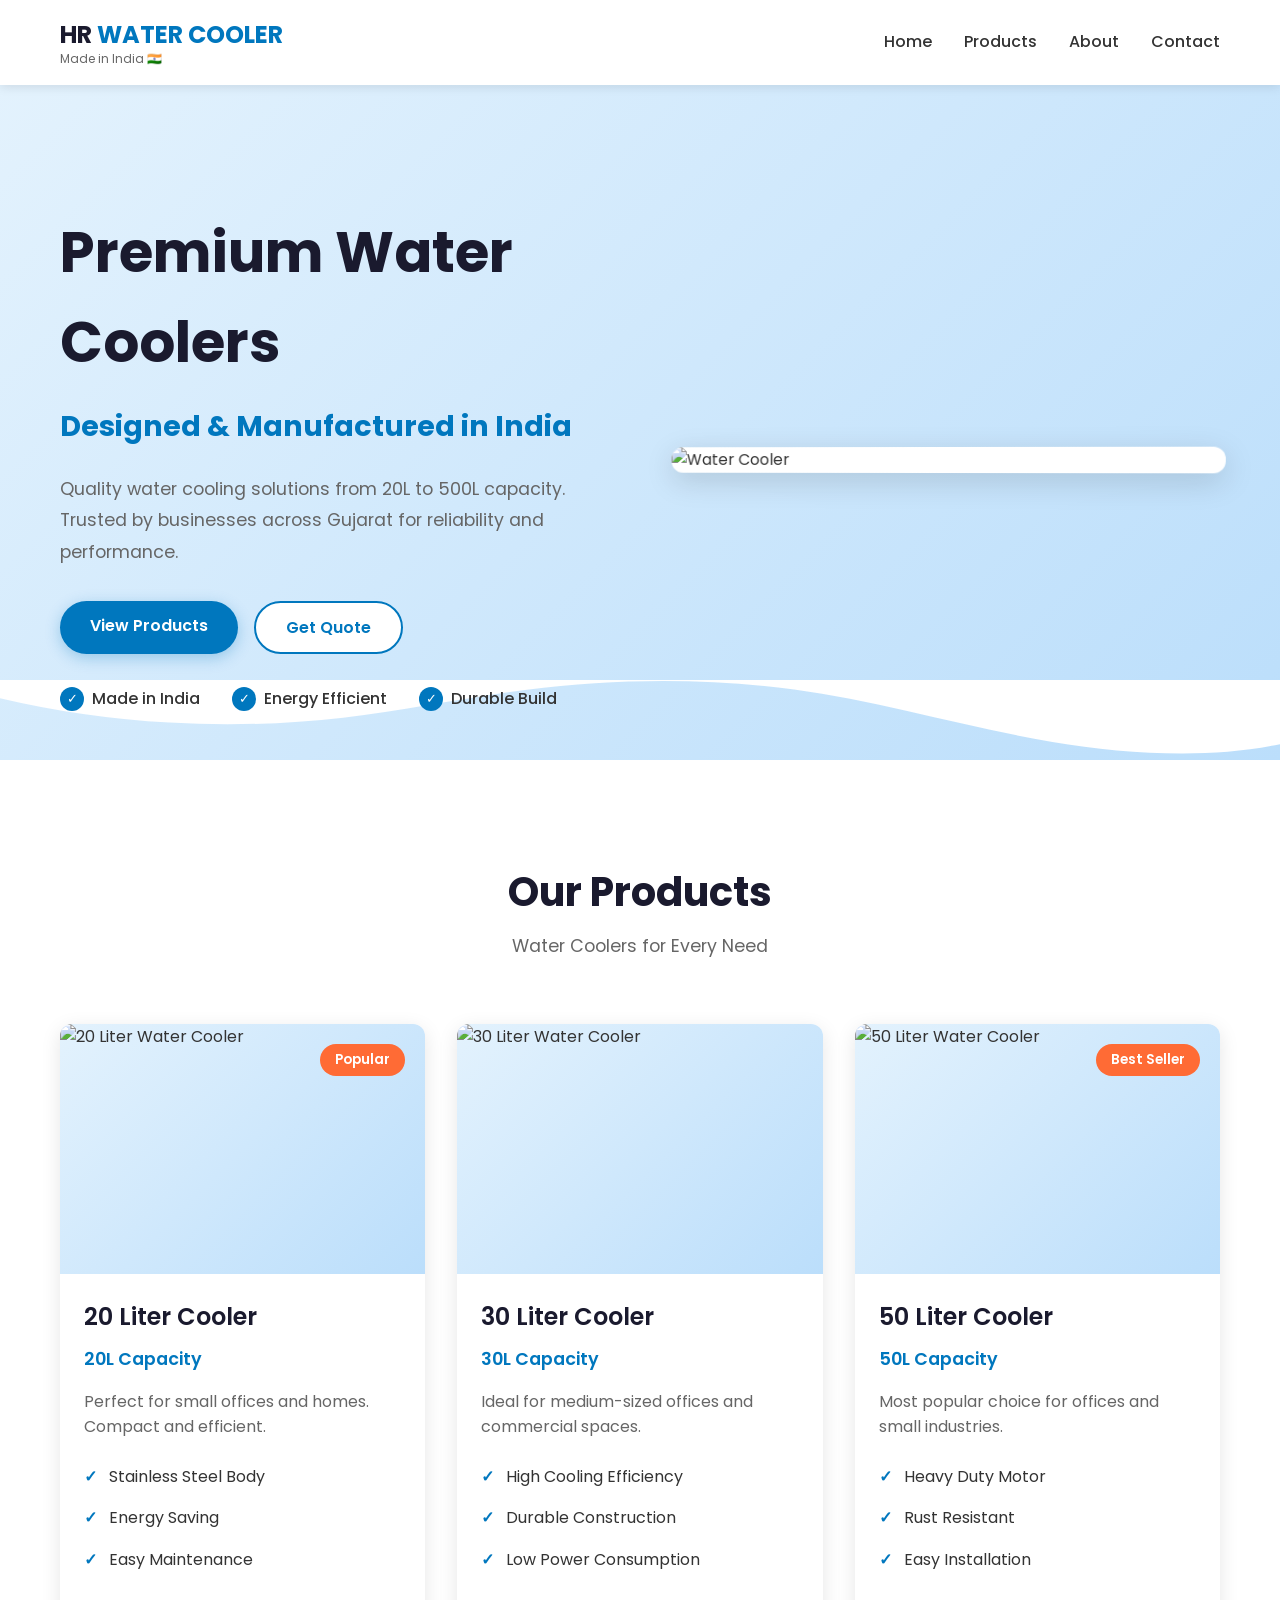
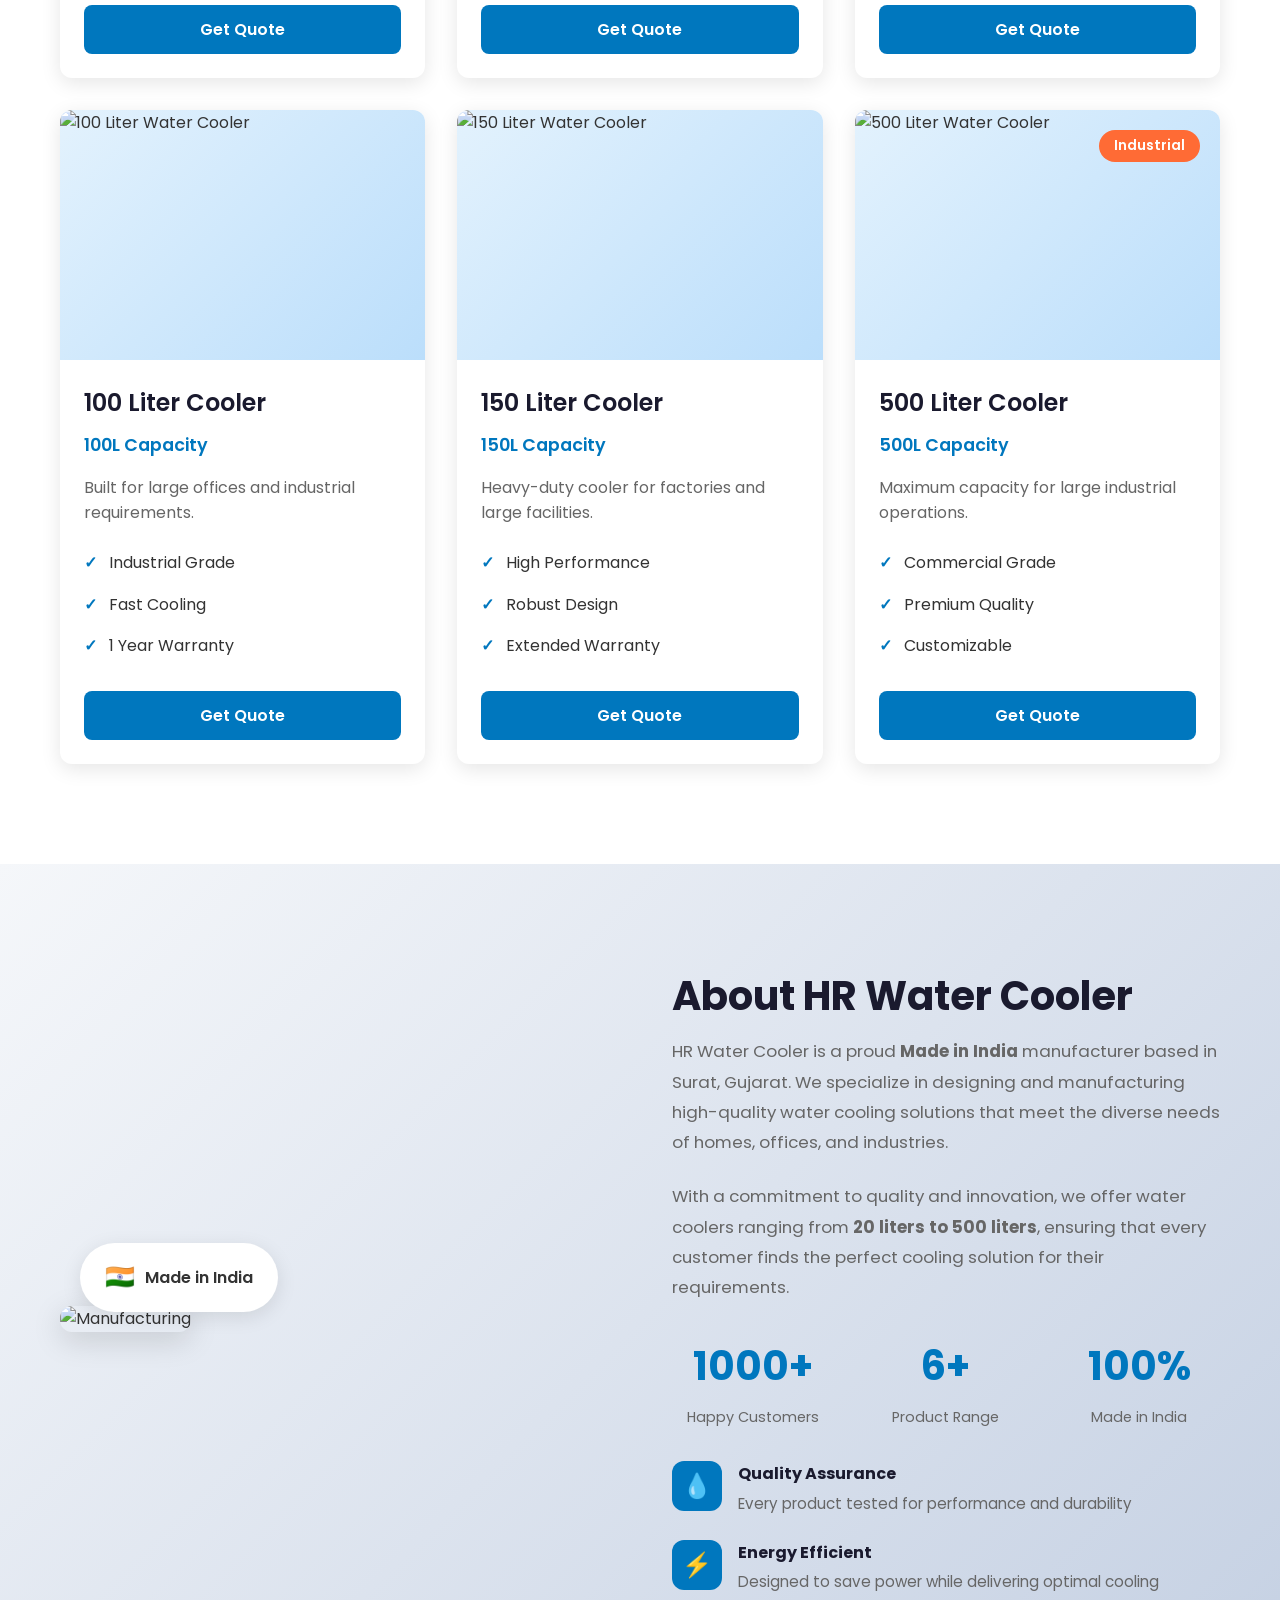
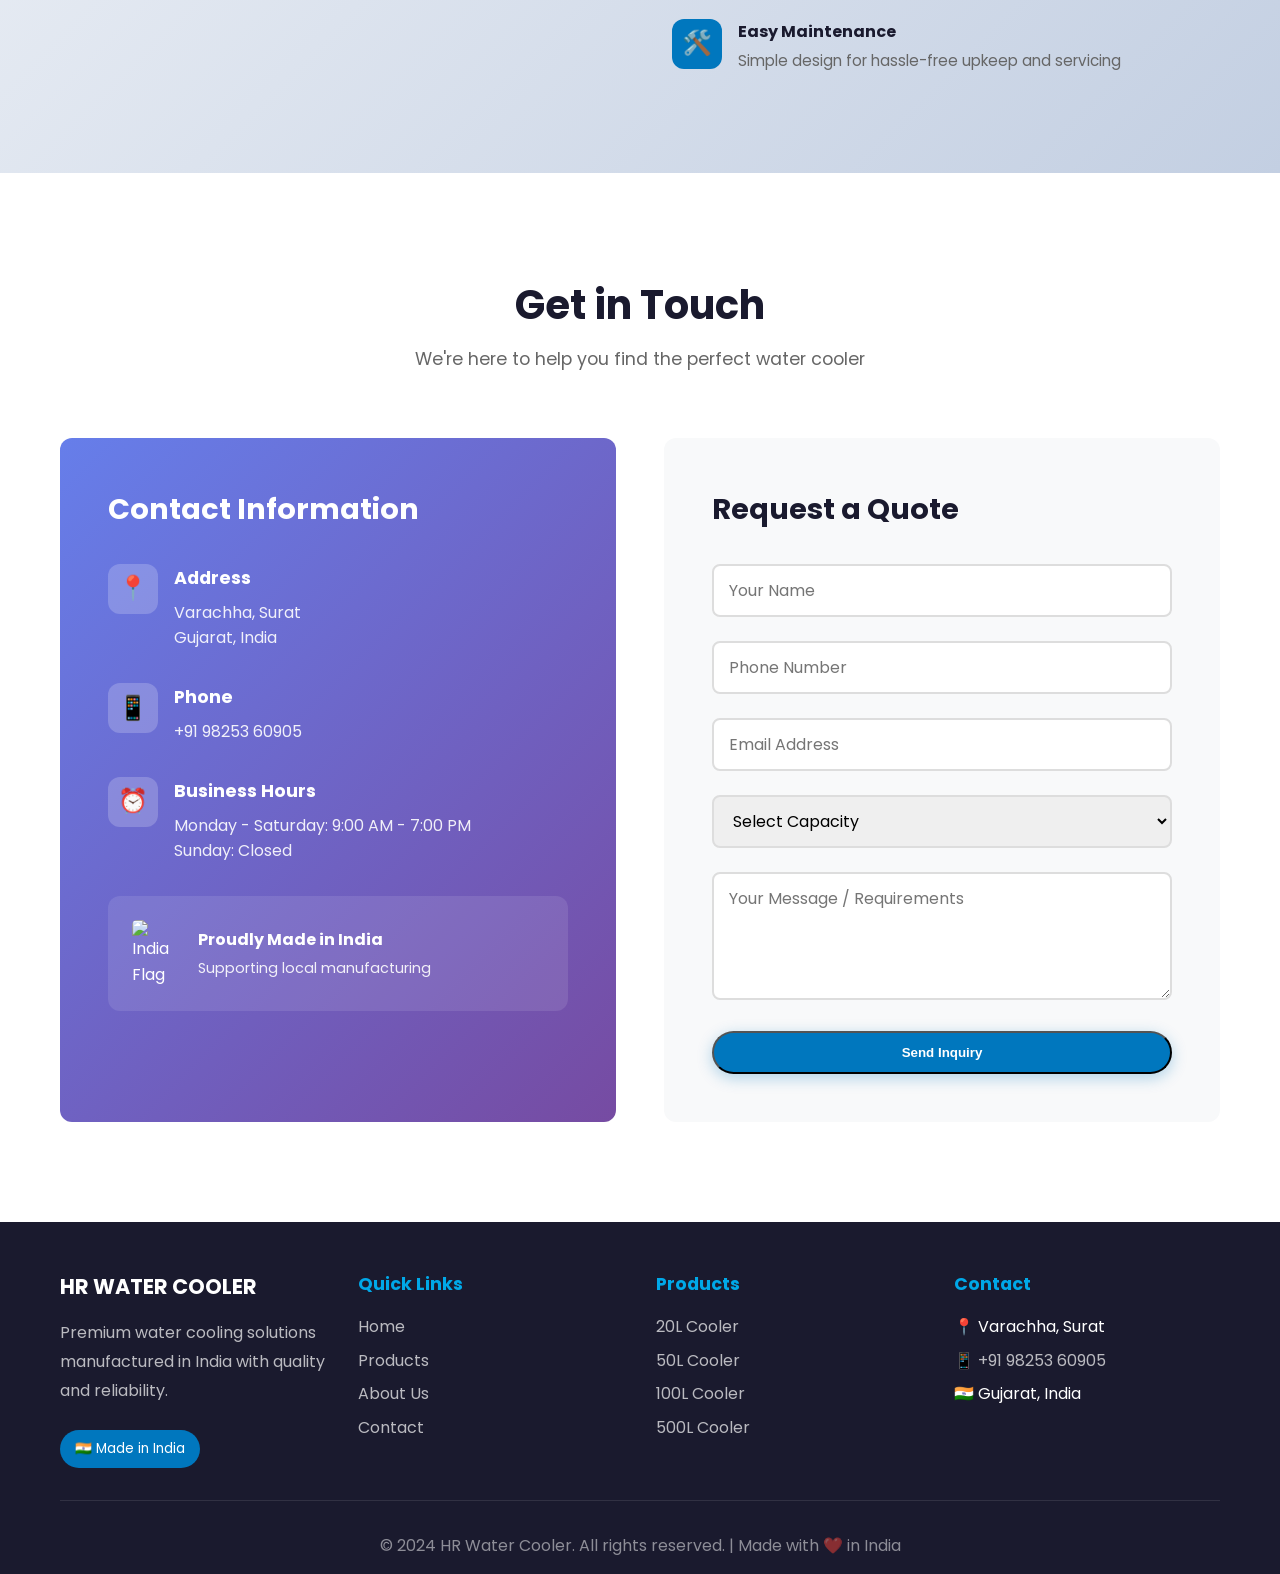
==== commit 283ed6a2: "Add files via upload" ====
--- a/index.html
+++ b/index.html
@@ -16,11 +16,8 @@
         <div class="container">
             <div class="nav-wrapper">
                 <div class="logo">
-                    <img src="images/logo-placeholder.svg" alt="HR Water Cooler Logo" class="logo-image">
-                    <div class="logo-text">
-                        <h1>HR <span class="highlight">WATER COOLER</span></h1>
-                        <p class="tagline">Made in India 🇮🇳</p>
-                    </div>
+                    <h1>HR <span class="highlight">WATER COOLER</span></h1>
+                    <p class="tagline">Made in India 🇮🇳</p>
                 </div>
                 <ul class="nav-links">
                     <li><a href="#home">Home</a></li>
@@ -42,35 +39,15 @@
         <div class="container">
             <div class="hero-content">
                 <div class="hero-text">
-                    <div class="hero-badge">
-                        <span class="badge-icon">🇮🇳</span>
-                        <span>Proudly Made in India Since 2010</span>
-                    </div>
                     <h2 class="hero-title">Premium Water Coolers</h2>
                     <h3 class="hero-subtitle">Designed & Manufactured in India</h3>
                     <p class="hero-description">
                         Quality water cooling solutions from 20L to 500L capacity. 
                         Trusted by businesses across Gujarat for reliability and performance.
-                        Experience the perfect blend of innovation and traditional craftsmanship.
                     </p>
-                    <div class="hero-stats">
-                        <div class="stat-box">
-                            <h4>10,000+</h4>
-                            <p>Units Sold</p>
-                        </div>
-                        <div class="stat-box">
-                            <h4>15+</h4>
-                            <p>Years Experience</p>
-                        </div>
-                        <div class="stat-box">
-                            <h4>500+</h4>
-                            <p>Happy Clients</p>
-                        </div>
-                    </div>
                     <div class="hero-buttons">
                         <a href="#products" class="btn btn-primary">View Products</a>
                         <a href="#contact" class="btn btn-secondary">Get Quote</a>
-                        <a href="tel:+919825360905" class="btn btn-outline">📞 Call Now</a>
                     </div>
                     <div class="hero-features">
                         <div class="feature-item">
@@ -85,18 +62,11 @@
                             <span class="feature-icon">✓</span>
                             <span>Durable Build</span>
                         </div>
-                        <div class="feature-item">
-                            <span class="feature-icon">✓</span>
-                            <span>ISO Certified</span>
-                        </div>
                     </div>
                 </div>
                 <div class="hero-image">
                     <div class="image-placeholder">
-                        <img src="https://images.unsplash.com/photo-1625772452859-1c03d5bf1137?w=600" alt="Stainless Steel Water Cooler" />
-                        <div class="image-badge">
-                            <span>Premium Quality</span>
-                        </div>
+                        <img src="https://images.unsplash.com/photo-1582719471384-894fbb16e074?w=600" alt="Water Cooler" />
                     </div>
                 </div>
             </div>
@@ -108,39 +78,6 @@
         </div>
     </section>
 
-    <!-- Trust Indicators Section -->
-    <section class="trust-section">
-        <div class="container">
-            <div class="trust-grid">
-                <div class="trust-item">
-                    <div class="trust-icon">🏆</div>
-                    <h4>ISO Certified</h4>
-                    <p>Quality Assured Manufacturing</p>
-                </div>
-                <div class="trust-item">
-                    <div class="trust-icon">⚡</div>
-                    <h4>Energy Efficient</h4>
-                    <p>Save Up To 40% Power</p>
-                </div>
-                <div class="trust-item">
-                    <div class="trust-icon">🔧</div>
-                    <h4>Free Installation</h4>
-                    <p>Pan India Service</p>
-                </div>
-                <div class="trust-item">
-                    <div class="trust-icon">✓</div>
-                    <h4>2 Year Warranty</h4>
-                    <p>On All Products</p>
-                </div>
-                <div class="trust-item">
-                    <div class="trust-icon">💧</div>
-                    <h4>Stainless Steel</h4>
-                    <p>Food Grade Material</p>
-                </div>
-            </div>
-        </div>
-    </section>
-
     <!-- Products Section -->
     <section id="products" class="products">
         <div class="container">
@@ -154,31 +91,16 @@
                 <div class="product-card">
                     <div class="product-badge">Popular</div>
                     <div class="product-image">
-                        <img src="https://images.unsplash.com/photo-1600880292089-90a7e086ee0c?w=400" alt="20 Liter Water Cooler">
+                        <img src="https://images.unsplash.com/photo-1563804006819-c424e8c92a8d?w=400" alt="20 Liter Water Cooler">
                     </div>
                     <div class="product-info">
                         <h3 class="product-title">20 Liter Cooler</h3>
                         <p class="product-capacity">20L Capacity</p>
-                        <p class="product-price">₹ 8,500 - ₹ 12,000</p>
-                        <p class="product-description">Perfect for small offices and homes. Compact and efficient design with superior cooling performance.</p>
-                        
-                        <div class="product-specs">
-                            <h4>Specifications:</h4>
-                            <ul class="specs-list">
-                                <li><strong>Capacity:</strong> 20 Liters</li>
-                                <li><strong>Material:</strong> SS 304 Grade</li>
-                                <li><strong>Power:</strong> 180W</li>
-                                <li><strong>Cooling:</strong> 8-12°C</li>
-                                <li><strong>Voltage:</strong> 220V</li>
-                            </ul>
-                        </div>
-                        
-                        <ul class="product-features">
-                            <li>Food Grade Stainless Steel</li>
-                            <li>Energy Saving Compressor</li>
+                        <p class="product-description">Perfect for small offices and homes. Compact and efficient.</p>
+                        <ul class="product-features">
+                            <li>Stainless Steel Body</li>
+                            <li>Energy Saving</li>
                             <li>Easy Maintenance</li>
-                            <li>Rust & Corrosion Resistant</li>
-                            <li>2 Year Warranty</li>
                         </ul>
                         <a href="#contact" class="btn-product">Get Quote</a>
                     </div>
@@ -187,31 +109,16 @@
                 <!-- 30L Cooler -->
                 <div class="product-card">
                     <div class="product-image">
-                        <img src="https://images.unsplash.com/photo-1612528443702-f6741f70a049?w=400" alt="30 Liter Water Cooler">
+                        <img src="https://images.unsplash.com/photo-1550837368-d3e5f4b5d2d5?w=400" alt="30 Liter Water Cooler">
                     </div>
                     <div class="product-info">
                         <h3 class="product-title">30 Liter Cooler</h3>
                         <p class="product-capacity">30L Capacity</p>
-                        <p class="product-price">₹ 12,000 - ₹ 16,500</p>
-                        <p class="product-description">Ideal for medium-sized offices and commercial spaces. Enhanced cooling with energy-efficient operation.</p>
-                        
-                        <div class="product-specs">
-                            <h4>Specifications:</h4>
-                            <ul class="specs-list">
-                                <li><strong>Capacity:</strong> 30 Liters</li>
-                                <li><strong>Material:</strong> SS 304 Grade</li>
-                                <li><strong>Power:</strong> 250W</li>
-                                <li><strong>Cooling:</strong> 6-10°C</li>
-                                <li><strong>Voltage:</strong> 220V</li>
-                            </ul>
-                        </div>
-                        
+                        <p class="product-description">Ideal for medium-sized offices and commercial spaces.</p>
                         <ul class="product-features">
                             <li>High Cooling Efficiency</li>
                             <li>Durable Construction</li>
                             <li>Low Power Consumption</li>
-                            <li>Anti-Bacterial Coating</li>
-                            <li>2 Year Warranty</li>
                         </ul>
                         <a href="#contact" class="btn-product">Get Quote</a>
                     </div>
@@ -221,31 +128,16 @@
                 <div class="product-card">
                     <div class="product-badge">Best Seller</div>
                     <div class="product-image">
-                        <img src="https://images.unsplash.com/photo-1584555613497-9ecf9dd06f68?w=400" alt="50 Liter Water Cooler">
+                        <img src="https://images.unsplash.com/photo-1600880292203-757bb62b4baf?w=400" alt="50 Liter Water Cooler">
                     </div>
                     <div class="product-info">
                         <h3 class="product-title">50 Liter Cooler</h3>
                         <p class="product-capacity">50L Capacity</p>
-                        <p class="product-price">₹ 18,000 - ₹ 24,000</p>
-                        <p class="product-description">Most popular choice for offices and small industries. Robust performance with optimal cooling capacity.</p>
-                        
-                        <div class="product-specs">
-                            <h4>Specifications:</h4>
-                            <ul class="specs-list">
-                                <li><strong>Capacity:</strong> 50 Liters</li>
-                                <li><strong>Material:</strong> SS 304 Grade</li>
-                                <li><strong>Power:</strong> 350W</li>
-                                <li><strong>Cooling:</strong> 5-8°C</li>
-                                <li><strong>Voltage:</strong> 220V</li>
-                            </ul>
-                        </div>
-                        
+                        <p class="product-description">Most popular choice for offices and small industries.</p>
                         <ul class="product-features">
                             <li>Heavy Duty Motor</li>
-                            <li>Rust Resistant Coating</li>
+                            <li>Rust Resistant</li>
                             <li>Easy Installation</li>
-                            <li>Large Ice Bank</li>
-                            <li>2 Year Warranty</li>
                         </ul>
                         <a href="#contact" class="btn-product">Get Quote</a>
                     </div>
@@ -254,31 +146,16 @@
                 <!-- 100L Cooler -->
                 <div class="product-card">
                     <div class="product-image">
-                        <img src="https://images.unsplash.com/photo-1620114841480-7810a5e6c555?w=400" alt="100 Liter Water Cooler">
+                        <img src="https://images.unsplash.com/photo-1550837368-d918e3f05183?w=400" alt="100 Liter Water Cooler">
                     </div>
                     <div class="product-info">
                         <h3 class="product-title">100 Liter Cooler</h3>
                         <p class="product-capacity">100L Capacity</p>
-                        <p class="product-price">₹ 28,000 - ₹ 38,000</p>
-                        <p class="product-description">Built for large offices and industrial requirements. Commercial-grade cooling with maximum efficiency.</p>
-                        
-                        <div class="product-specs">
-                            <h4>Specifications:</h4>
-                            <ul class="specs-list">
-                                <li><strong>Capacity:</strong> 100 Liters</li>
-                                <li><strong>Material:</strong> SS 304 Grade</li>
-                                <li><strong>Power:</strong> 500W</li>
-                                <li><strong>Cooling:</strong> 4-7°C</li>
-                                <li><strong>Voltage:</strong> 220V/440V</li>
-                            </ul>
-                        </div>
-                        
-                        <ul class="product-features">
-                            <li>Industrial Grade Motor</li>
-                            <li>Fast Cooling Technology</li>
-                            <li>2 Year Warranty</li>
-                            <li>Heavy Duty Construction</li>
-                            <li>Multiple Taps</li>
+                        <p class="product-description">Built for large offices and industrial requirements.</p>
+                        <ul class="product-features">
+                            <li>Industrial Grade</li>
+                            <li>Fast Cooling</li>
+                            <li>1 Year Warranty</li>
                         </ul>
                         <a href="#contact" class="btn-product">Get Quote</a>
                     </div>
@@ -287,31 +164,16 @@
                 <!-- 150L Cooler -->
                 <div class="product-card">
                     <div class="product-image">
-                        <img src="https://images.unsplash.com/photo-1604335399105-a0c585fd81a1?w=400" alt="150 Liter Water Cooler">
+                        <img src="https://images.unsplash.com/photo-1563804006819-6b1a2c7a2f0c?w=400" alt="150 Liter Water Cooler">
                     </div>
                     <div class="product-info">
                         <h3 class="product-title">150 Liter Cooler</h3>
                         <p class="product-capacity">150L Capacity</p>
-                        <p class="product-price">₹ 42,000 - ₹ 58,000</p>
-                        <p class="product-description">Heavy-duty cooler for factories and large facilities. Maximum capacity with professional-grade performance.</p>
-                        
-                        <div class="product-specs">
-                            <h4>Specifications:</h4>
-                            <ul class="specs-list">
-                                <li><strong>Capacity:</strong> 150 Liters</li>
-                                <li><strong>Material:</strong> SS 304/316 Grade</li>
-                                <li><strong>Power:</strong> 750W</li>
-                                <li><strong>Cooling:</strong> 3-6°C</li>
-                                <li><strong>Voltage:</strong> 440V</li>
-                            </ul>
-                        </div>
-                        
-                        <ul class="product-features">
-                            <li>High Performance Compressor</li>
-                            <li>Robust Industrial Design</li>
-                            <li>Extended Warranty Available</li>
-                            <li>Multiple Outlet Options</li>
-                            <li>UV Protection</li>
+                        <p class="product-description">Heavy-duty cooler for factories and large facilities.</p>
+                        <ul class="product-features">
+                            <li>High Performance</li>
+                            <li>Robust Design</li>
+                            <li>Extended Warranty</li>
                         </ul>
                         <a href="#contact" class="btn-product">Get Quote</a>
                     </div>
@@ -321,178 +183,19 @@
                 <div class="product-card">
                     <div class="product-badge">Industrial</div>
                     <div class="product-image">
-                        <img src="https://images.unsplash.com/photo-1609557927087-f9cf8e88de18?w=400" alt="500 Liter Water Cooler">
+                        <img src="https://images.unsplash.com/photo-1563804006-38b12f85a8a8?w=400" alt="500 Liter Water Cooler">
                     </div>
                     <div class="product-info">
                         <h3 class="product-title">500 Liter Cooler</h3>
                         <p class="product-capacity">500L Capacity</p>
-                        <p class="product-price">₹ 95,000 - ₹ 1,50,000</p>
-                        <p class="product-description">Maximum capacity for large industrial operations. Custom-built solutions for high-demand environments.</p>
-                        
-                        <div class="product-specs">
-                            <h4>Specifications:</h4>
-                            <ul class="specs-list">
-                                <li><strong>Capacity:</strong> 500 Liters</li>
-                                <li><strong>Material:</strong> SS 316 Grade</li>
-                                <li><strong>Power:</strong> 1500W</li>
-                                <li><strong>Cooling:</strong> 2-5°C</li>
-                                <li><strong>Voltage:</strong> 440V (3 Phase)</li>
-                            </ul>
-                        </div>
-                        
-                        <ul class="product-features">
-                            <li>Commercial Grade Quality</li>
-                            <li>Premium Stainless Steel</li>
-                            <li>Fully Customizable</li>
-                            <li>Extended 3 Year Warranty</li>
-                            <li>Free Installation & Training</li>
-                        </ul>
-                        <a href="#contact" class="btn-product">Get Quote</a>
-                    </div>
-                </div>
-            </div>
-        </div>
-    </section>
-
-    <!-- Testimonials Section -->
-    <section class="testimonials">
-        <div class="container">
-            <div class="section-header">
-                <h2 class="section-title">What Our Clients Say</h2>
-                <p class="section-subtitle">Trusted by businesses across Gujarat</p>
-            </div>
-            
-            <div class="testimonials-grid">
-                <div class="testimonial-card">
-                    <div class="stars">⭐⭐⭐⭐⭐</div>
-                    <p class="testimonial-text">"HR Water Cooler has been providing excellent service for our office of 200+ employees. The 100L cooler works flawlessly even during peak summer. Highly recommended!"</p>
-                    <div class="testimonial-author">
-                        <div class="author-avatar">RK</div>
-                        <div class="author-info">
-                            <h4>Rajesh Kumar</h4>
-                            <p>IT Company, Surat</p>
-                        </div>
-                    </div>
-                </div>
-
-                <div class="testimonial-card">
-                    <div class="stars">⭐⭐⭐⭐⭐</div>
-                    <p class="testimonial-text">"Excellent quality and after-sales service. We purchased 3 units of 50L coolers for our textile factory. The cooling is superb and energy consumption is low."</p>
-                    <div class="testimonial-author">
-                        <div class="author-avatar">MP</div>
-                        <div class="author-info">
-                            <h4>Mahesh Patel</h4>
-                            <p>Textile Factory, Varachha</p>
-                        </div>
-                    </div>
-                </div>
-
-                <div class="testimonial-card">
-                    <div class="stars">⭐⭐⭐⭐⭐</div>
-                    <p class="testimonial-text">"Best water cooler manufacturer in Surat. Very professional team and quality products. We have been using their coolers for 5+ years without any issues."</p>
-                    <div class="testimonial-author">
-                        <div class="author-avatar">AS</div>
-                        <div class="author-info">
-                            <h4>Amit Shah</h4>
-                            <p>Diamond Factory, Katargam</p>
-                        </div>
-                    </div>
-                </div>
-
-                <div class="testimonial-card">
-                    <div class="stars">⭐⭐⭐⭐⭐</div>
-                    <p class="testimonial-text">"Purchased 20L cooler for home use. Compact design, excellent cooling, and Made in India! Very satisfied with the purchase and customer support."</p>
-                    <div class="testimonial-author">
-                        <div class="author-avatar">PD</div>
-                        <div class="author-info">
-                            <h4>Priya Desai</h4>
-                            <p>Homemaker, Adajan</p>
-                        </div>
-                    </div>
-                </div>
-
-                <div class="testimonial-card">
-                    <div class="stars">⭐⭐⭐⭐⭐</div>
-                    <p class="testimonial-text">"HR Water Cooler installed our 150L industrial cooler efficiently. The build quality is outstanding and it handles our factory's high demand perfectly."</p>
-                    <div class="testimonial-author">
-                        <div class="author-avatar">VT</div>
-                        <div class="author-info">
-                            <h4>Vikas Thakkar</h4>
-                            <p>Manufacturing Unit, Sachin</p>
-                        </div>
-                    </div>
-                </div>
-
-                <div class="testimonial-card">
-                    <div class="stars">⭐⭐⭐⭐⭐</div>
-                    <p class="testimonial-text">"Great value for money! The 30L cooler is perfect for our coaching classes. Students love the ice-cold water. Maintenance is easy and no complaints so far."</p>
-                    <div class="testimonial-author">
-                        <div class="author-avatar">NK</div>
-                        <div class="author-info">
-                            <h4>Nitin Kapoor</h4>
-                            <p>Coaching Institute, Piplod</p>
-                        </div>
-                    </div>
-                </div>
-            </div>
-        </div>
-    </section>
-
-    <!-- Why Choose Us Section -->
-    <section class="why-choose">
-        <div class="container">
-            <div class="section-header">
-                <h2 class="section-title">Why Choose HR Water Cooler?</h2>
-                <p class="section-subtitle">Your trusted partner in cooling solutions</p>
-            </div>
-
-            <div class="why-grid">
-                <div class="why-card">
-                    <div class="why-icon">🏭</div>
-                    <h3>Made in India</h3>
-                    <p>Proudly manufacturing premium water coolers in Surat, Gujarat since 2010. Supporting local economy and providing employment to 50+ workers.</p>
-                </div>
-
-                <div class="why-card">
-                    <div class="why-icon">💎</div>
-                    <h3>Premium Quality</h3>
-                    <p>Using only food-grade SS 304/316 stainless steel. All products undergo rigorous quality checks before delivery.</p>
-                </div>
-
-                <div class="why-card">
-                    <div class="why-icon">⚡</div>
-                    <h3>Energy Efficient</h3>
-                    <p>Advanced compressor technology that saves up to 40% energy compared to conventional coolers. Lower electricity bills guaranteed.</p>
-                </div>
-
-                <div class="why-card">
-                    <div class="why-icon">🔧</div>
-                    <h3>Free Installation</h3>
-                    <p>Pan-India installation service at no extra cost. Expert technicians ensure proper setup and demonstrate usage.</p>
-                </div>
-
-                <div class="why-card">
-                    <div class="why-icon">🛡️</div>
-                    <h3>2-3 Year Warranty</h3>
-                    <p>Comprehensive warranty coverage on all products. Extended warranty options available for industrial models.</p>
-                </div>
-
-                <div class="why-card">
-                    <div class="why-icon">💪</div>
-                    <h3>Durable Build</h3>
-                    <p>Built to last 10+ years with minimal maintenance. Rust-resistant coating and heavy-duty construction.</p>
-                </div>
-
-                <div class="why-card">
-                    <div class="why-icon">🏆</div>
-                    <h3>ISO Certified</h3>
-                    <p>ISO 9001:2015 certified manufacturing facility. Compliance with all national and international standards.</p>
-                </div>
-
-                <div class="why-card">
-                    <div class="why-icon">📞</div>
-                    <h3>24/7 Support</h3>
-                    <p>Round-the-clock customer support via phone, WhatsApp, and email. Quick response to all queries and service requests.</p>
+                        <p class="product-description">Maximum capacity for large industrial operations.</p>
+                        <ul class="product-features">
+                            <li>Commercial Grade</li>
+                            <li>Premium Quality</li>
+                            <li>Customizable</li>
+                        </ul>
+                        <a href="#contact" class="btn-product">Get Quote</a>
+                    </div>
                 </div>
             </div>
         </div>
@@ -503,7 +206,7 @@
         <div class="container">
             <div class="about-content">
                 <div class="about-image">
-                    <img src="https://images.unsplash.com/photo-1565688534245-05d6b5be184a?w=600" alt="Manufacturing">
+                    <img src="https://images.unsplash.com/photo-1581092795360-fd1ca04f0952?w=600" alt="Manufacturing">
                     <div class="about-badge">
                         <span class="badge-icon">🇮🇳</span>
                         <span class="badge-text">Made in India</span>
@@ -565,98 +268,6 @@
         </div>
     </section>
 
-    <!-- FAQ Section -->
-    <section class="faq-section">
-        <div class="container">
-            <div class="section-header">
-                <h2 class="section-title">Frequently Asked Questions</h2>
-                <p class="section-subtitle">Everything you need to know about our water coolers</p>
-            </div>
-
-            <div class="faq-container">
-                <div class="faq-item">
-                    <div class="faq-question">
-                        <h3>What capacity water cooler should I buy for my office?</h3>
-                        <span class="faq-icon">+</span>
-                    </div>
-                    <div class="faq-answer">
-                        <p>For 10-25 people: 20L, For 25-50 people: 30-50L, For 50-100 people: 100L, For 100+ people: 150L or 500L. Consider peak usage hours and whether it's for drinking only or includes other uses.</p>
-                    </div>
-                </div>
-
-                <div class="faq-item">
-                    <div class="faq-question">
-                        <h3>Do you provide installation services?</h3>
-                        <span class="faq-icon">+</span>
-                    </div>
-                    <div class="faq-answer">
-                        <p>Yes! We provide FREE installation service across Gujarat and pan-India. Our trained technicians will install the cooler, demonstrate its usage, and ensure everything works perfectly.</p>
-                    </div>
-                </div>
-
-                <div class="faq-item">
-                    <div class="faq-question">
-                        <h3>What is the warranty period?</h3>
-                        <span class="faq-icon">+</span>
-                    </div>
-                    <div class="faq-answer">
-                        <p>We provide 2 years warranty on 20L-150L models and 3 years warranty on 500L industrial models. Extended warranty options are available. Warranty covers manufacturing defects and compressor issues.</p>
-                    </div>
-                </div>
-
-                <div class="faq-item">
-                    <div class="faq-question">
-                        <h3>How much electricity does a water cooler consume?</h3>
-                        <span class="faq-icon">+</span>
-                    </div>
-                    <div class="faq-answer">
-                        <p>Our energy-efficient models consume 40% less power than conventional coolers. A 50L cooler typically uses 3-4 units per day, costing approximately ₹50-70 per month in electricity.</p>
-                    </div>
-                </div>
-
-                <div class="faq-item">
-                    <div class="faq-question">
-                        <h3>What makes HR Water Cooler different from others?</h3>
-                        <span class="faq-icon">+</span>
-                    </div>
-                    <div class="faq-answer">
-                        <p>We use food-grade SS 304/316 stainless steel, provide free installation, offer 2-3 year warranty, have 24/7 customer support, and proudly manufacture in India. Our coolers are ISO certified and built to last 10+ years.</p>
-                    </div>
-                </div>
-
-                <div class="faq-item">
-                    <div class="faq-question">
-                        <h3>Can I get a customized water cooler?</h3>
-                        <span class="faq-icon">+</span>
-                    </div>
-                    <div class="faq-answer">
-                        <p>Yes! We offer customization for industrial models (150L, 500L). You can customize capacity, number of taps, mounting options, color, and additional features. Contact us with your requirements.</p>
-                    </div>
-                </div>
-
-                <div class="faq-item">
-                    <div class="faq-question">
-                        <h3>How do I maintain my water cooler?</h3>
-                        <span class="faq-icon">+</span>
-                    </div>
-                    <div class="faq-answer">
-                        <p>Simple maintenance: Clean the tank monthly, replace filters every 3-6 months, check for leaks, ensure proper ventilation around compressor. Our team provides free maintenance guidance and video tutorials.</p>
-                    </div>
-                </div>
-
-                <div class="faq-item">
-                    <div class="faq-question">
-                        <h3>Do you ship outside Gujarat?</h3>
-                        <span class="faq-icon">+</span>
-                    </div>
-                    <div class="faq-answer">
-                        <p>Yes, we ship pan-India! Delivery time: 3-5 days within Gujarat, 7-10 days for other states. We also provide international shipping for bulk orders. Installation support available across India.</p>
-                    </div>
-                </div>
-            </div>
-        </div>
-    </section>
-
     <!-- Contact Section -->
     <section id="contact" class="contact">
         <div class="container">
--- a/style.css
+++ b/style.css
@@ -6,20 +6,17 @@
 }
 
 :root {
-    --primary-color: #0891b2;
-    --secondary-color: #06b6d4;
-    --accent-color: #3b82f6;
-    --ice-blue: #e0f2fe;
-    --cool-cyan: #67e8f9;
-    --deep-water: #0e7490;
-    --dark-color: #0f172a;
-    --light-color: #f0f9ff;
-    --text-color: #1e293b;
-    --text-light: #64748b;
-    --border-radius: 16px;
-    --shadow: 0 8px 30px rgba(8, 145, 178, 0.15);
-    --shadow-hover: 0 12px 40px rgba(8, 145, 178, 0.25);
-    --transition: all 0.4s cubic-bezier(0.4, 0, 0.2, 1);
+    --primary-color: #0077be;
+    --secondary-color: #00a8e8;
+    --accent-color: #ff6b35;
+    --dark-color: #1a1a2e;
+    --light-color: #f8f9fa;
+    --text-color: #333;
+    --text-light: #666;
+    --border-radius: 12px;
+    --shadow: 0 5px 20px rgba(0, 0, 0, 0.1);
+    --shadow-hover: 0 8px 30px rgba(0, 0, 0, 0.15);
+    --transition: all 0.3s ease;
 }
 
 body {
@@ -27,30 +24,6 @@
     color: var(--text-color);
     line-height: 1.6;
     overflow-x: hidden;
-    background: linear-gradient(135deg, #f0f9ff 0%, #e0f2fe 100%);
-    position: relative;
-}
-
-/* Water Drop Animation Background */
-body::before {
-    content: '';
-    position: fixed;
-    width: 100%;
-    height: 100%;
-    top: 0;
-    left: 0;
-    background-image: 
-        radial-gradient(circle at 20% 30%, rgba(103, 232, 249, 0.1) 0%, transparent 50%),
-        radial-gradient(circle at 80% 70%, rgba(6, 182, 212, 0.1) 0%, transparent 50%),
-        radial-gradient(circle at 40% 80%, rgba(8, 145, 178, 0.08) 0%, transparent 50%);
-    animation: waterFlow 20s ease-in-out infinite;
-    pointer-events: none;
-    z-index: -1;
-}
-
-@keyframes waterFlow {
-    0%, 100% { opacity: 0.3; transform: translateY(0px); }
-    50% { opacity: 0.6; transform: translateY(-20px); }
 }
 
 .container {
@@ -61,31 +34,13 @@
 
 /* Navigation */
 .navbar {
-    background: rgba(255, 255, 255, 0.95);
-    backdrop-filter: blur(10px);
-    box-shadow: 0 4px 20px rgba(8, 145, 178, 0.1);
+    background: white;
+    box-shadow: 0 2px 10px rgba(0, 0, 0, 0.1);
     position: fixed;
     width: 100%;
     top: 0;
     z-index: 1000;
     transition: var(--transition);
-    border-bottom: 2px solid var(--ice-blue);
-}
-
-.navbar::after {
-    content: '';
-    position: absolute;
-    bottom: 0;
-    left: 0;
-    width: 100%;
-    height: 2px;
-    background: linear-gradient(90deg, var(--primary-color), var(--secondary-color), var(--cool-cyan));
-    animation: shimmer 3s ease-in-out infinite;
-}
-
-@keyframes shimmer {
-    0%, 100% { opacity: 0.5; }
-    50% { opacity: 1; }
 }
 
 .nav-wrapper {
@@ -95,50 +50,20 @@
     padding: 1rem 0;
 }
 
-.logo {
-    display: flex;
-    align-items: center;
-    gap: 1rem;
-    animation: fadeInLeft 0.8s ease;
-}
-
-.logo-image {
-    height: 60px;
-    width: auto;
-    transition: var(--transition);
-    filter: drop-shadow(0 2px 8px rgba(8, 145, 178, 0.2));
-}
-
-.logo-image:hover {
-    transform: scale(1.05);
-    filter: drop-shadow(0 4px 12px rgba(8, 145, 178, 0.4));
-}
-
-.logo-text {
-    display: flex;
-    flex-direction: column;
-}
-
-.logo h1,
-.logo-text h1 {
+.logo h1 {
     font-size: 1.5rem;
     font-weight: 700;
     color: var(--dark-color);
-    margin: 0;
 }
 
 .logo .highlight {
     color: var(--primary-color);
-    background: linear-gradient(135deg, var(--primary-color), var(--secondary-color));
-    -webkit-background-clip: text;
-    -webkit-text-fill-color: transparent;
-    background-clip: text;
 }
 
 .logo .tagline {
-    font-size: 0.7rem;
+    font-size: 0.75rem;
     color: var(--text-light);
-    margin-top: -2px;
+    margin-top: -5px;
 }
 
 .nav-links {
@@ -191,42 +116,10 @@
 /* Hero Section */
 .hero {
     margin-top: 80px;
-    background: linear-gradient(135deg, #cffafe 0%, #a5f3fc 50%, #67e8f9 100%);
+    background: linear-gradient(135deg, #e3f2fd 0%, #bbdefb 100%);
     padding: 80px 0 0 0;
     position: relative;
     overflow: hidden;
-}
-
-/* Animated Water Drops */
-.hero::before {
-    content: '💧';
-    position: absolute;
-    font-size: 3rem;
-    top: 10%;
-    left: 10%;
-    opacity: 0.3;
-    animation: floatDrop 6s ease-in-out infinite;
-}
-
-.hero::after {
-    content: '💧';
-    position: absolute;
-    font-size: 2rem;
-    top: 30%;
-    right: 15%;
-    opacity: 0.2;
-    animation: floatDrop 8s ease-in-out infinite 2s;
-}
-
-@keyframes floatDrop {
-    0%, 100% { 
-        transform: translateY(0px) rotate(0deg);
-        opacity: 0.3;
-    }
-    50% { 
-        transform: translateY(-30px) rotate(10deg);
-        opacity: 0.6;
-    }
 }
 
 .hero-content {
@@ -241,61 +134,6 @@
     z-index: 2;
 }
 
-.hero-badge {
-    display: inline-flex;
-    align-items: center;
-    gap: 0.5rem;
-    background: white;
-    padding: 8px 20px;
-    border-radius: 50px;
-    box-shadow: 0 4px 15px rgba(8, 145, 178, 0.2);
-    margin-bottom: 1.5rem;
-    font-size: 0.9rem;
-    font-weight: 600;
-    color: var(--primary-color);
-    animation: fadeInUp 1s ease;
-}
-
-.badge-icon {
-    font-size: 1.2rem;
-}
-
-.hero-stats {
-    display: grid;
-    grid-template-columns: repeat(3, 1fr);
-    gap: 1.5rem;
-    margin: 2rem 0;
-    animation: fadeInUp 1s ease 0.5s backwards;
-}
-
-.stat-box {
-    background: white;
-    padding: 1.5rem;
-    border-radius: 12px;
-    box-shadow: 0 4px 15px rgba(8, 145, 178, 0.15);
-    text-align: center;
-    transition: var(--transition);
-}
-
-.stat-box:hover {
-    transform: translateY(-5px);
-    box-shadow: 0 8px 25px rgba(8, 145, 178, 0.25);
-}
-
-.stat-box h4 {
-    font-size: 2rem;
-    font-weight: 700;
-    background: linear-gradient(135deg, var(--primary-color), var(--secondary-color));
-    -webkit-background-clip: text;
-    -webkit-text-fill-color: transparent;
-    margin-bottom: 0.3rem;
-}
-
-.stat-box p {
-    color: var(--text-light);
-    font-size: 0.9rem;
-}
-
 .hero-title {
     font-size: 3.5rem;
     font-weight: 700;
@@ -333,37 +171,18 @@
     font-weight: 600;
     transition: var(--transition);
     display: inline-block;
-    position: relative;
-    overflow: hidden;
-}
-
-.btn::before {
-    content: '';
-    position: absolute;
-    top: 50%;
-    left: 50%;
-    width: 0;
-    height: 0;
-    border-radius: 50%;
-    background: rgba(255, 255, 255, 0.5);
-    transform: translate(-50%, -50%);
-    transition: width 0.6s, height 0.6s;
-}
-
-.btn:hover::before {
-    width: 300px;
-    height: 300px;
 }
 
 .btn-primary {
-    background: linear-gradient(135deg, var(--primary-color), var(--secondary-color));
-    color: white;
-    box-shadow: 0 4px 15px rgba(8, 145, 178, 0.4);
+    background: var(--primary-color);
+    color: white;
+    box-shadow: 0 4px 15px rgba(0, 119, 190, 0.3);
 }
 
 .btn-primary:hover {
-    transform: translateY(-3px);
-    box-shadow: 0 8px 25px rgba(8, 145, 178, 0.5);
+    background: var(--secondary-color);
+    transform: translateY(-2px);
+    box-shadow: 0 6px 20px rgba(0, 119, 190, 0.4);
 }
 
 .btn-secondary {
@@ -375,31 +194,6 @@
 .btn-secondary:hover {
     background: var(--primary-color);
     color: white;
-}
-
-.btn-outline {
-    background: transparent;
-    color: var(--primary-color);
-    border: 2px solid var(--primary-color);
-}
-
-.btn-outline:hover {
-    background: var(--primary-color);
-    color: white;
-    transform: translateY(-3px);
-}
-
-.image-badge {
-    position: absolute;
-    bottom: 20px;
-    right: 20px;
-    background: linear-gradient(135deg, var(--primary-color), var(--secondary-color));
-    color: white;
-    padding: 10px 20px;
-    border-radius: 50px;
-    font-weight: 600;
-    box-shadow: 0 4px 15px rgba(8, 145, 178, 0.4);
-    animation: pulse 2s ease-in-out infinite;
 }
 
 .hero-features {
@@ -479,52 +273,6 @@
     background: white;
 }
 
-/* Trust Section */
-.trust-section {
-    background: white;
-    padding: 60px 0;
-    border-bottom: 1px solid var(--ice-blue);
-}
-
-.trust-grid {
-    display: grid;
-    grid-template-columns: repeat(auto-fit, minmax(180px, 1fr));
-    gap: 2rem;
-    text-align: center;
-}
-
-.trust-item {
-    padding: 1.5rem;
-    transition: var(--transition);
-}
-
-.trust-item:hover {
-    transform: translateY(-5px);
-}
-
-.trust-icon {
-    font-size: 3rem;
-    margin-bottom: 1rem;
-    animation: bounce 2s ease-in-out infinite;
-}
-
-@keyframes bounce {
-    0%, 100% { transform: translateY(0); }
-    50% { transform: translateY(-10px); }
-}
-
-.trust-item h4 {
-    color: var(--primary-color);
-    font-size: 1.1rem;
-    margin-bottom: 0.5rem;
-    font-weight: 600;
-}
-
-.trust-item p {
-    color: var(--text-light);
-    font-size: 0.9rem;
-}
-
 .section-header {
     text-align: center;
     margin-bottom: 4rem;
@@ -555,28 +303,11 @@
     overflow: hidden;
     transition: var(--transition);
     position: relative;
-    border: 2px solid transparent;
-}
-
-.product-card::before {
-    content: '';
-    position: absolute;
-    top: 0;
-    left: -100%;
-    width: 100%;
-    height: 100%;
-    background: linear-gradient(90deg, transparent, rgba(103, 232, 249, 0.3), transparent);
-    transition: left 0.5s;
-}
-
-.product-card:hover::before {
-    left: 100%;
 }
 
 .product-card:hover {
-    transform: translateY(-10px) scale(1.02);
+    transform: translateY(-10px);
     box-shadow: var(--shadow-hover);
-    border-color: var(--cool-cyan);
 }
 
 .product-badge {
@@ -595,23 +326,7 @@
 .product-image {
     height: 250px;
     overflow: hidden;
-    background: linear-gradient(135deg, #cffafe 0%, #a5f3fc 50%, #67e8f9 100%);
-    position: relative;
-}
-
-.product-image::after {
-    content: '💧';
-    position: absolute;
-    top: 10px;
-    right: 10px;
-    font-size: 2rem;
-    opacity: 0.3;
-    animation: pulse 2s ease-in-out infinite;
-}
-
-@keyframes pulse {
-    0%, 100% { transform: scale(1); opacity: 0.3; }
-    50% { transform: scale(1.1); opacity: 0.5; }
+    background: linear-gradient(135deg, #e3f2fd 0%, #bbdefb 100%);
 }
 
 .product-image img {
@@ -640,44 +355,7 @@
     color: var(--primary-color);
     font-weight: 600;
     font-size: 1.1rem;
-    margin-bottom: 0.5rem;
-}
-
-.product-price {
-    color: var(--accent-color);
-    font-weight: 700;
-    font-size: 1.3rem;
     margin-bottom: 1rem;
-}
-
-.product-specs {
-    background: var(--ice-blue);
-    padding: 1rem;
-    border-radius: 8px;
-    margin-bottom: 1rem;
-}
-
-.product-specs h4 {
-    color: var(--primary-color);
-    font-size: 0.95rem;
-    margin-bottom: 0.5rem;
-}
-
-.specs-list {
-    list-style: none;
-    padding: 0;
-}
-
-.specs-list li {
-    padding: 0.3rem 0;
-    color: var(--text-color);
-    font-size: 0.85rem;
-    display: flex;
-    justify-content: space-between;
-}
-
-.specs-list strong {
-    color: var(--deep-water);
 }
 
 .product-description {
@@ -726,21 +404,7 @@
 /* About Section */
 .about {
     padding: 100px 0;
-    background: linear-gradient(135deg, #f0f9ff 0%, #e0f2fe 100%);
-    position: relative;
-}
-
-.about::before {
-    content: '';
-    position: absolute;
-    top: 0;
-    left: 0;
-    width: 100%;
-    height: 100%;
-    background-image: 
-        radial-gradient(circle at 30% 20%, rgba(103, 232, 249, 0.1) 0%, transparent 50%),
-        radial-gradient(circle at 70% 80%, rgba(6, 182, 212, 0.1) 0%, transparent 50%);
-    pointer-events: none;
+    background: linear-gradient(135deg, #f5f7fa 0%, #c3cfe2 100%);
 }
 
 .about-content {
@@ -858,22 +522,10 @@
 }
 
 .contact-info {
-    background: linear-gradient(135deg, var(--primary-color) 0%, var(--deep-water) 100%);
+    background: linear-gradient(135deg, #667eea 0%, #764ba2 100%);
     padding: 3rem;
     border-radius: var(--border-radius);
     color: white;
-    position: relative;
-    overflow: hidden;
-}
-
-.contact-info::before {
-    content: '💧';
-    position: absolute;
-    font-size: 15rem;
-    bottom: -50px;
-    right: -50px;
-    opacity: 0.1;
-    transform: rotate(-15deg);
 }
 
 .contact-info h3 {
@@ -1077,47 +729,6 @@
     }
 }
 
-@keyframes fadeInLeft {
-    from {
-        opacity: 0;
-        transform: translateX(-30px);
-    }
-    to {
-        opacity: 1;
-        transform: translateX(0);
-    }
-}
-
-/* Water Ripple Effect */
-@keyframes ripple {
-    0% {
-        transform: scale(0);
-        opacity: 1;
-    }
-    100% {
-        transform: scale(4);
-        opacity: 0;
-    }
-}
-
-.ripple-effect {
-    position: relative;
-    overflow: hidden;
-}
-
-.ripple-effect::after {
-    content: '';
-    position: absolute;
-    top: 50%;
-    left: 50%;
-    width: 20px;
-    height: 20px;
-    background: rgba(103, 232, 249, 0.5);
-    border-radius: 50%;
-    transform: translate(-50%, -50%) scale(0);
-    animation: ripple 1.5s ease-out infinite;
-}
-
 /* Responsive Design */
 @media (max-width: 968px) {
     .nav-links {
@@ -1204,232 +815,3 @@
     background: var(--primary-color);
     color: white;
 }
-/* Testimonials Section */
-.testimonials {
-    padding: 100px 0;
-    background: linear-gradient(135deg, #f0f9ff 0%, #e0f2fe 100%);
-    position: relative;
-}
-
-.testimonials::before {
-    content: '';
-    position: absolute;
-    top: 0;
-    left: 0;
-    width: 100%;
-    height: 100%;
-    background-image: 
-        radial-gradient(circle at 20% 30%, rgba(103, 232, 249, 0.08) 0%, transparent 50%),
-        radial-gradient(circle at 80% 70%, rgba(6, 182, 212, 0.08) 0%, transparent 50%);
-    pointer-events: none;
-}
-
-.testimonials-grid {
-    display: grid;
-    grid-template-columns: repeat(auto-fit, minmax(320px, 1fr));
-    gap: 2rem;
-    margin-top: 3rem;
-    position: relative;
-    z-index: 1;
-}
-
-.testimonial-card {
-    background: white;
-    padding: 2rem;
-    border-radius: var(--border-radius);
-    box-shadow: 0 4px 20px rgba(8, 145, 178, 0.1);
-    transition: var(--transition);
-    border: 2px solid transparent;
-}
-
-.testimonial-card:hover {
-    transform: translateY(-10px);
-    box-shadow: 0 8px 30px rgba(8, 145, 178, 0.2);
-    border-color: var(--cool-cyan);
-}
-
-.stars {
-    font-size: 1.2rem;
-    margin-bottom: 1rem;
-}
-
-.testimonial-text {
-    color: var(--text-color);
-    line-height: 1.8;
-    margin-bottom: 1.5rem;
-    font-style: italic;
-}
-
-.testimonial-author {
-    display: flex;
-    align-items: center;
-    gap: 1rem;
-}
-
-.author-avatar {
-    width: 50px;
-    height: 50px;
-    border-radius: 50%;
-    background: linear-gradient(135deg, var(--primary-color), var(--secondary-color));
-    color: white;
-    display: flex;
-    align-items: center;
-    justify-content: center;
-    font-weight: 700;
-    font-size: 1.2rem;
-}
-
-.author-info h4 {
-    color: var(--dark-color);
-    font-size: 1rem;
-    margin-bottom: 0.2rem;
-}
-
-.author-info p {
-    color: var(--text-light);
-    font-size: 0.85rem;
-}
-
-/* Why Choose Section */
-.why-choose {
-    padding: 100px 0;
-    background: white;
-}
-
-.why-grid {
-    display: grid;
-    grid-template-columns: repeat(auto-fit, minmax(280px, 1fr));
-    gap: 2rem;
-    margin-top: 3rem;
-}
-
-.why-card {
-    background: linear-gradient(135deg, #ffffff 0%, #f0f9ff 100%);
-    padding: 2rem;
-    border-radius: var(--border-radius);
-    box-shadow: 0 4px 15px rgba(8, 145, 178, 0.1);
-    transition: var(--transition);
-    text-align: center;
-    border: 2px solid transparent;
-    position: relative;
-    overflow: hidden;
-}
-
-.why-card::before {
-    content: '';
-    position: absolute;
-    top: -50%;
-    left: -50%;
-    width: 200%;
-    height: 200%;
-    background: radial-gradient(circle, rgba(103, 232, 249, 0.1) 0%, transparent 70%);
-    opacity: 0;
-    transition: var(--transition);
-}
-
-.why-card:hover::before {
-    opacity: 1;
-    animation: rotate 10s linear infinite;
-}
-
-@keyframes rotate {
-    from { transform: rotate(0deg); }
-    to { transform: rotate(360deg); }
-}
-
-.why-card:hover {
-    transform: translateY(-10px) scale(1.02);
-    box-shadow: 0 12px 30px rgba(8, 145, 178, 0.2);
-    border-color: var(--cool-cyan);
-}
-
-.why-icon {
-    font-size: 3.5rem;
-    margin-bottom: 1rem;
-    position: relative;
-    z-index: 1;
-}
-
-.why-card h3 {
-    color: var(--primary-color);
-    font-size: 1.3rem;
-    margin-bottom: 1rem;
-    position: relative;
-    z-index: 1;
-}
-
-.why-card p {
-    color: var(--text-light);
-    line-height: 1.7;
-    position: relative;
-    z-index: 1;
-}
-/* FAQ Section */
-.faq-section {
-    padding: 100px 0;
-    background: white;
-}
-
-.faq-container {
-    max-width: 900px;
-    margin: 3rem auto 0;
-}
-
-.faq-item {
-    background: linear-gradient(135deg, #ffffff 0%, #f0f9ff 100%);
-    border-radius: 12px;
-    margin-bottom: 1rem;
-    overflow: hidden;
-    box-shadow: 0 2px 10px rgba(8, 145, 178, 0.08);
-    transition: var(--transition);
-    border: 2px solid transparent;
-}
-
-.faq-item:hover {
-    border-color: var(--cool-cyan);
-    box-shadow: 0 4px 20px rgba(8, 145, 178, 0.15);
-}
-
-.faq-question {
-    padding: 1.5rem 2rem;
-    display: flex;
-    justify-content: space-between;
-    align-items: center;
-    cursor: pointer;
-    user-select: none;
-}
-
-.faq-question h3 {
-    color: var(--primary-color);
-    font-size: 1.1rem;
-    font-weight: 600;
-    margin: 0;
-}
-
-.faq-icon {
-    font-size: 1.8rem;
-    color: var(--primary-color);
-    transition: var(--transition);
-    font-weight: 300;
-}
-
-.faq-item.active .faq-icon {
-    transform: rotate(45deg);
-}
-
-.faq-answer {
-    max-height: 0;
-    overflow: hidden;
-    transition: max-height 0.3s ease;
-}
-
-.faq-item.active .faq-answer {
-    max-height: 300px;
-}
-
-.faq-answer p {
-    padding: 0 2rem 1.5rem;
-    color: var(--text-color);
-    line-height: 1.8;
-    margin: 0;
-}
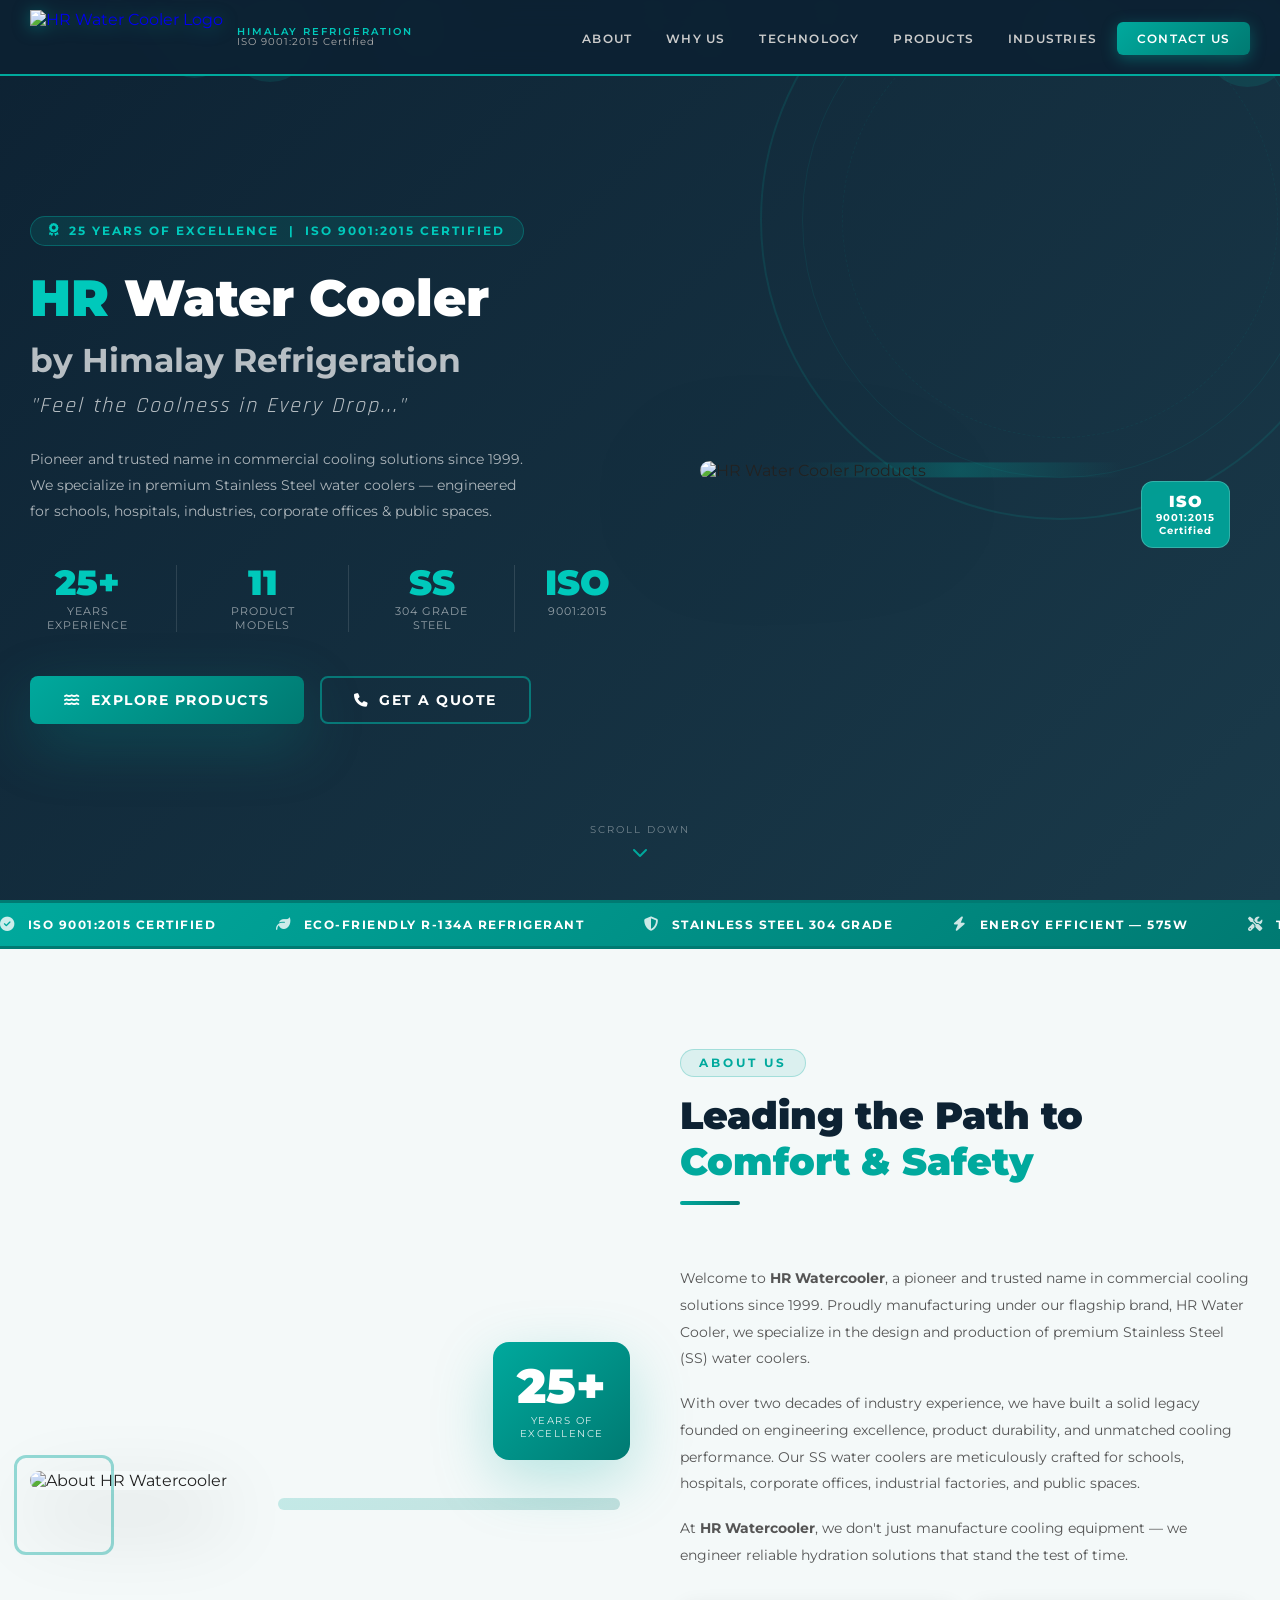
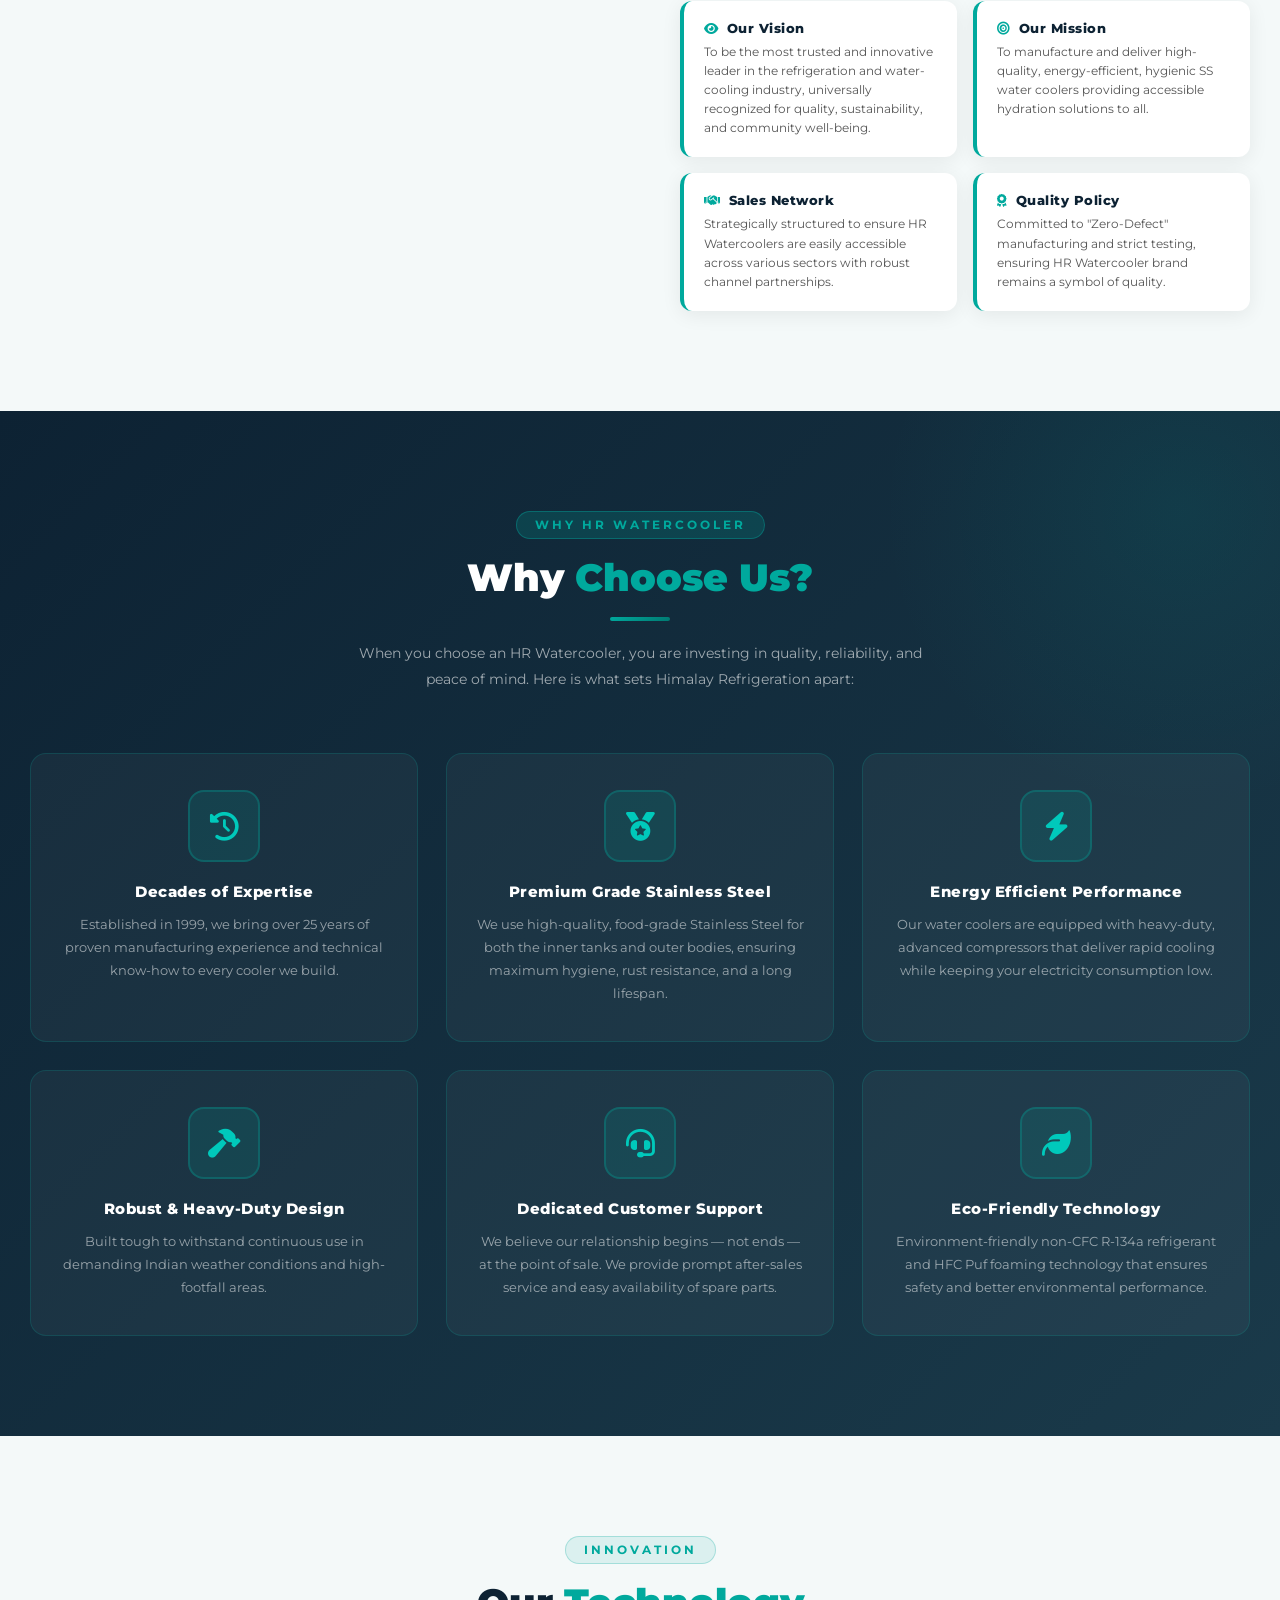
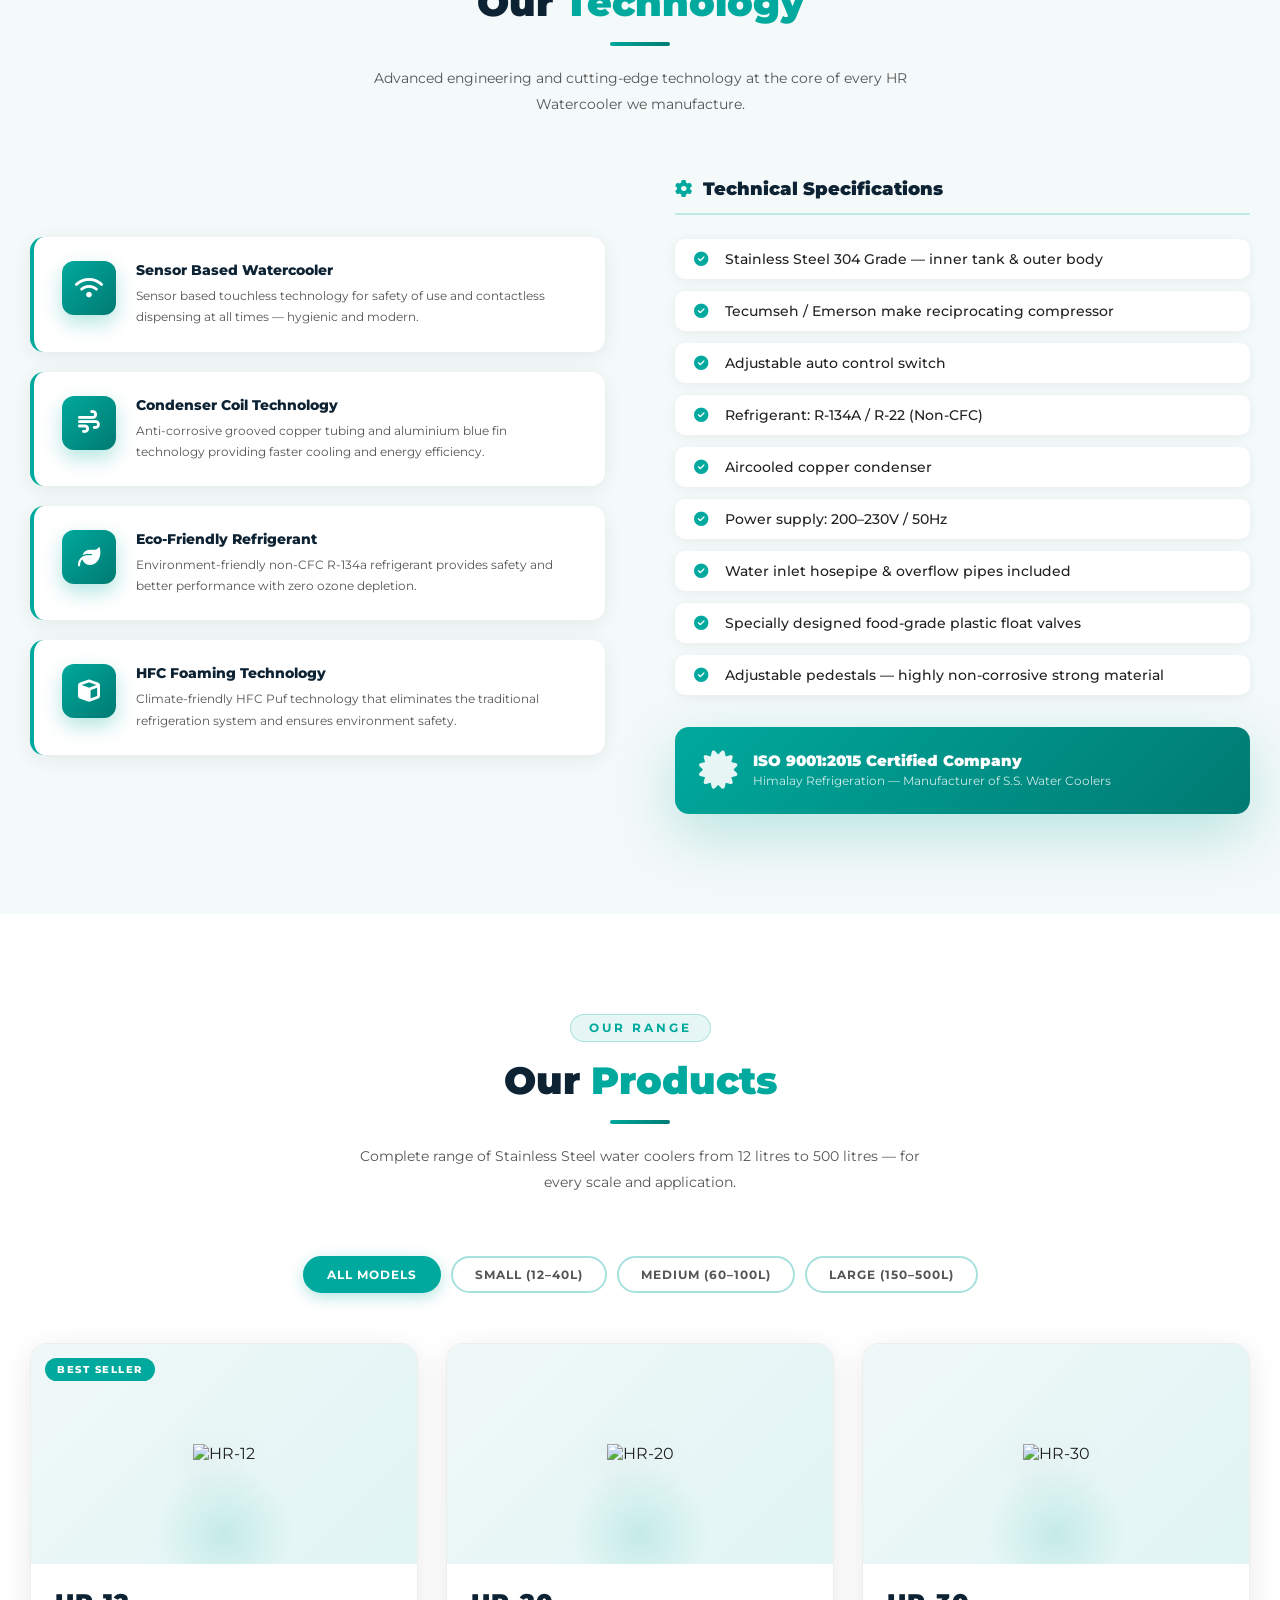
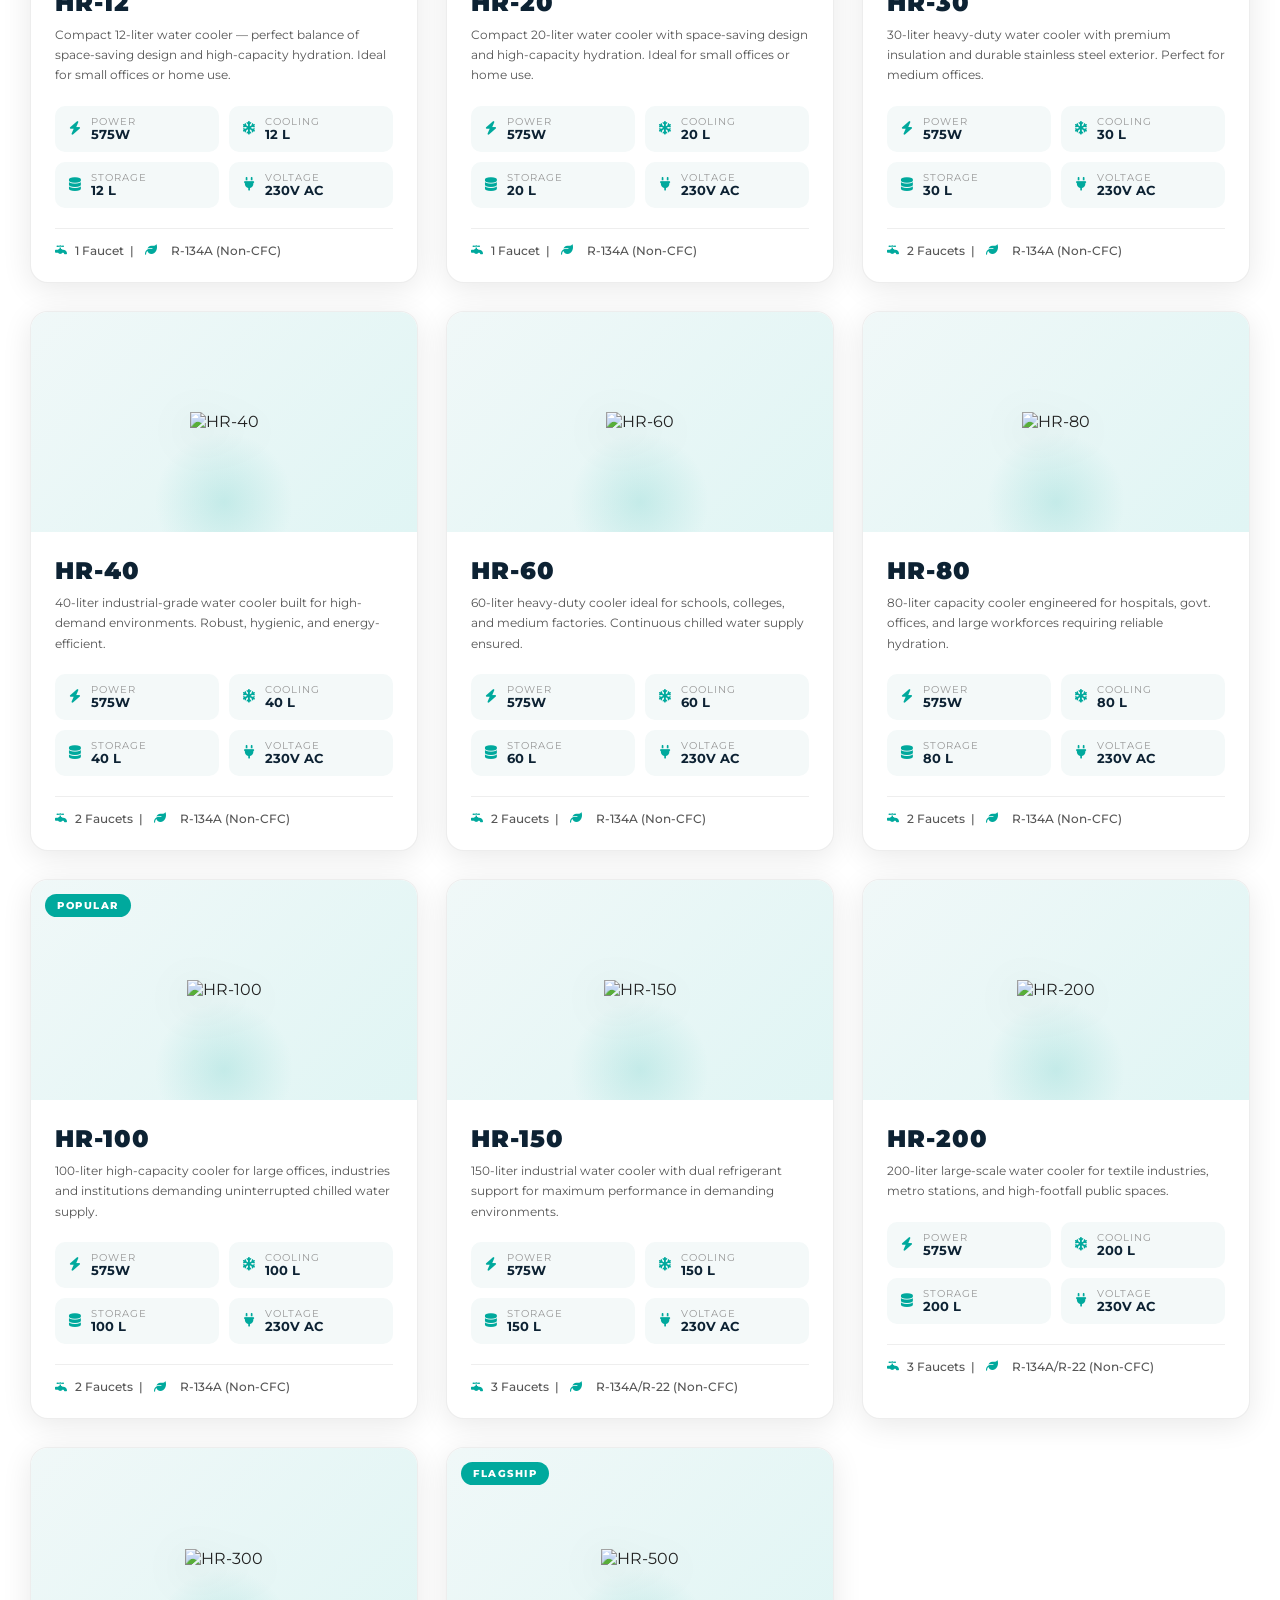
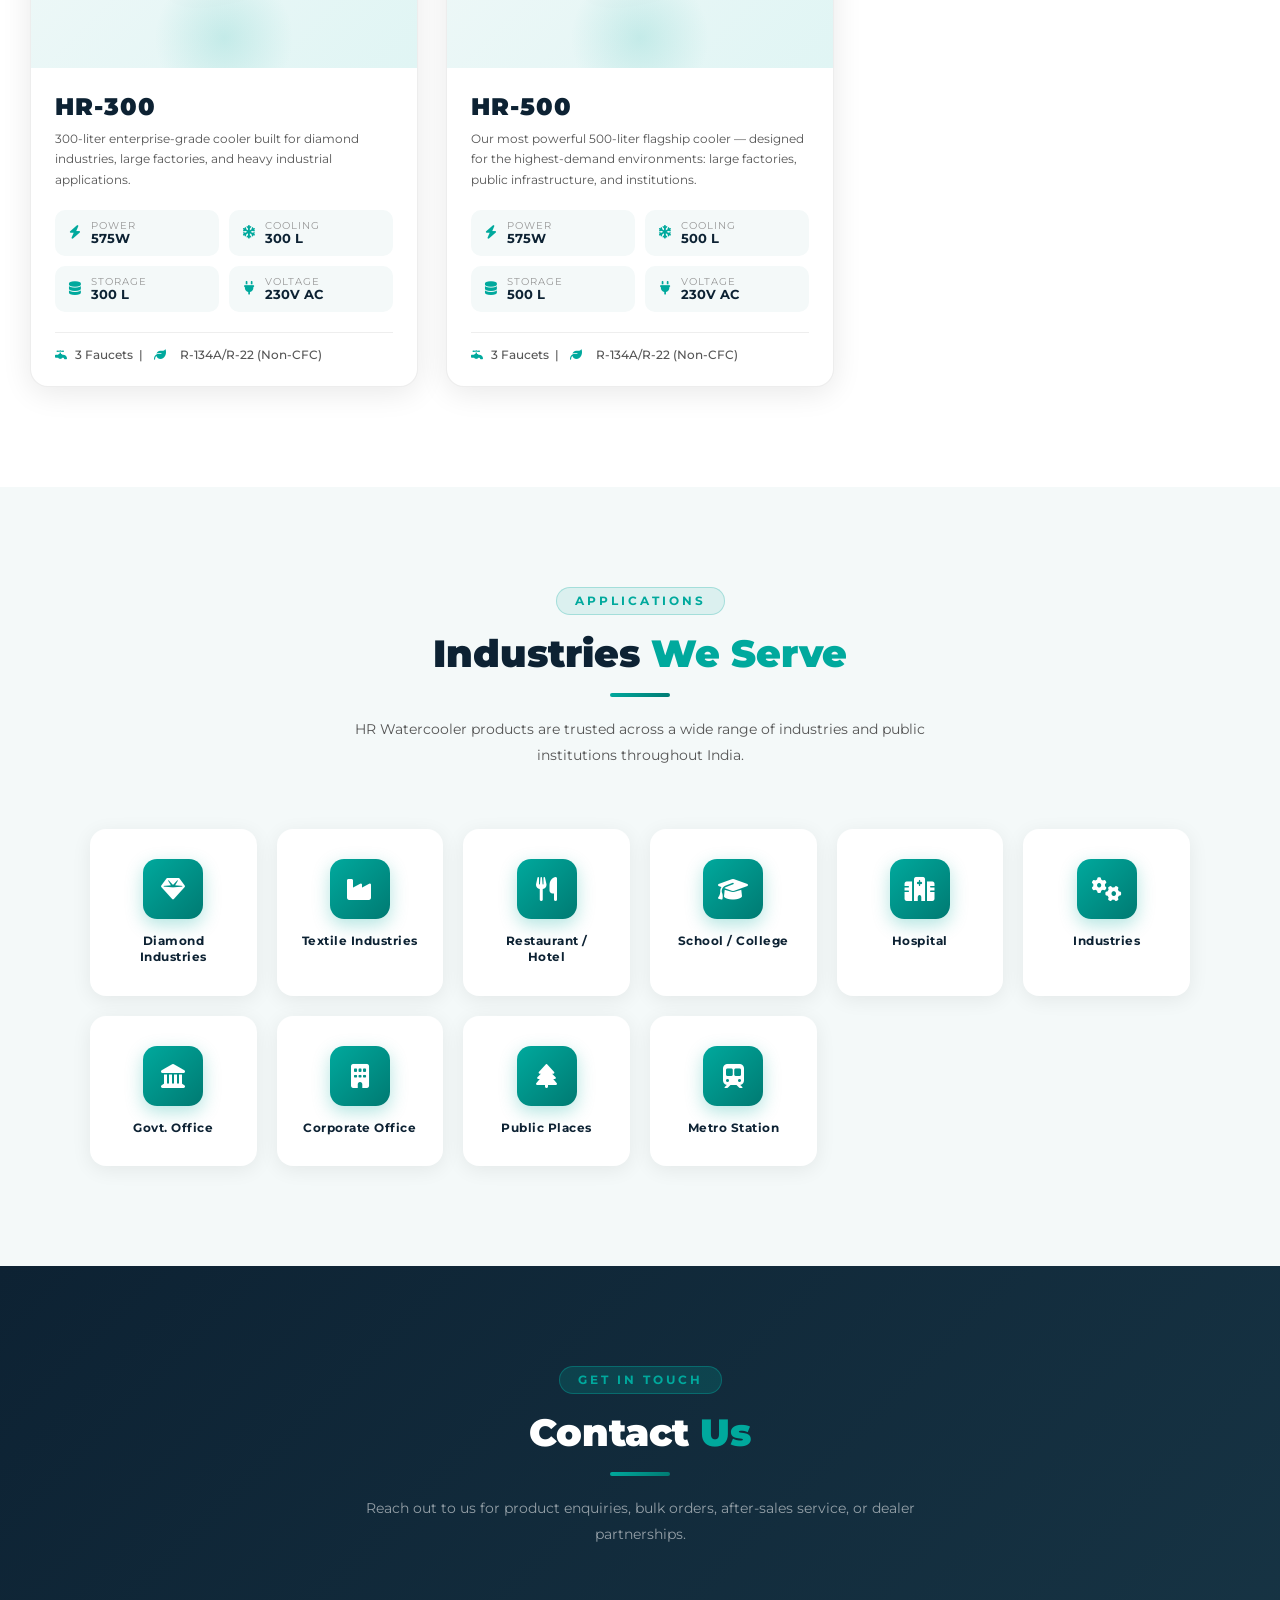
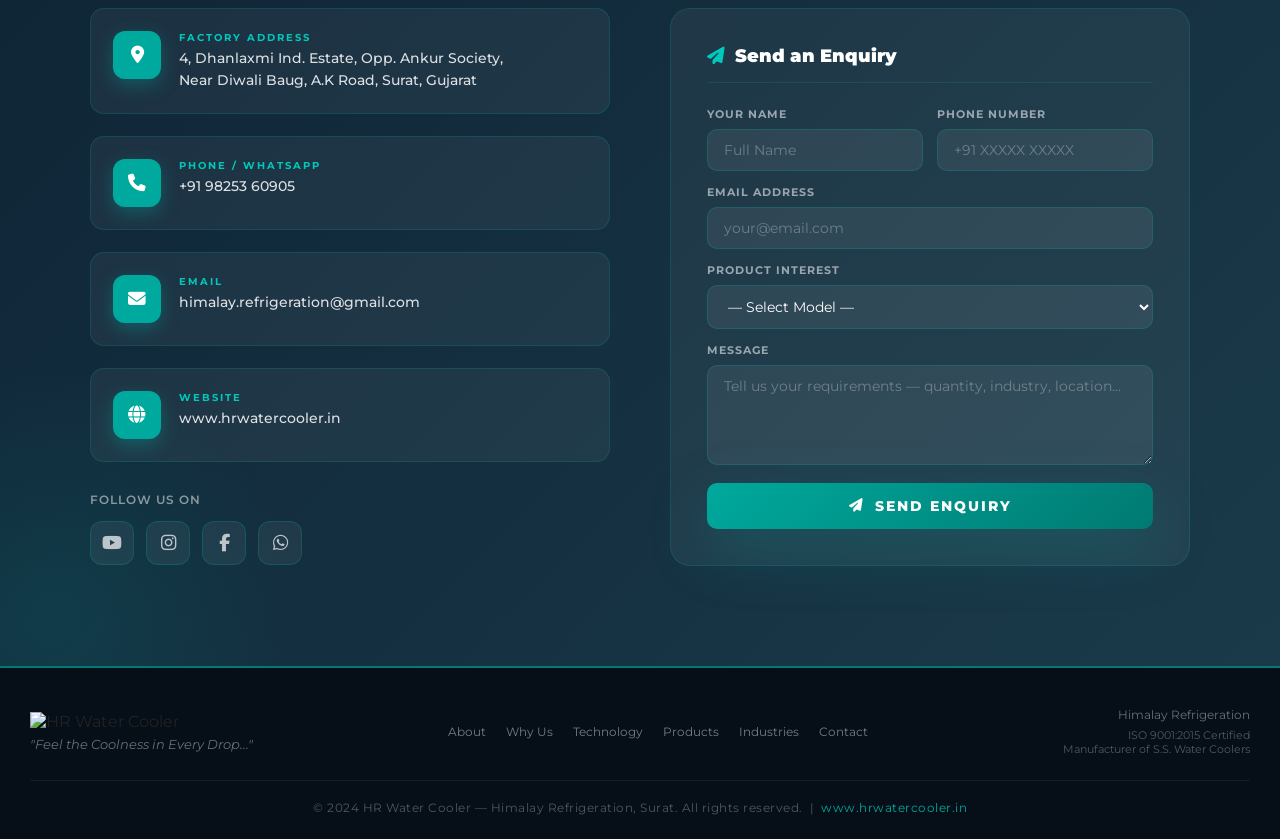
==== commit e34a3ab7: "Add files via upload" ====
--- a/index.html
+++ b/index.html
@@ -1,390 +1,1595 @@
 <!DOCTYPE html>
 <html lang="en">
 <head>
-    <meta charset="UTF-8">
-    <meta name="viewport" content="width=device-width, initial-scale=1.0">
-    <meta name="description" content="HR Water Cooler - Premium Water Cooler Manufacturer in Surat. Made in India. Capacities from 20L to 500L.">
-    <title>HR Water Cooler | Premium Water Cooler Manufacturer - Made in India</title>
-    <link rel="stylesheet" href="style.css">
-    <link rel="preconnect" href="https://fonts.googleapis.com">
-    <link rel="preconnect" href="https://fonts.gstatic.com" crossorigin>
-    <link href="https://fonts.googleapis.com/css2?family=Poppins:wght@300;400;600;700&display=swap" rel="stylesheet">
+<meta charset="UTF-8">
+<meta name="viewport" content="width=device-width, initial-scale=1.0">
+<title>HR Water Cooler – Feel the Coolness in Every Drop</title>
+<link href="https://fonts.googleapis.com/css2?family=Montserrat:wght@300;400;500;600;700;800;900&family=Rajdhani:wght@400;500;600;700&display=swap" rel="stylesheet">
+<link rel="stylesheet" href="https://cdnjs.cloudflare.com/ajax/libs/font-awesome/6.5.0/css/all.min.css">
+<style>
+  :root {
+    --teal:       #00a99d;
+    --teal-dark:  #007a72;
+    --teal-light: #00c9bb;
+    --navy:       #0d2233;
+    --charcoal:   #1a1a2e;
+    --gold:       #f0b429;
+    --white:      #ffffff;
+    --offwhite:   #f4f9f9;
+    --text-dark:  #222;
+    --text-mid:   #555;
+    --grad-main:  linear-gradient(135deg, #00a99d 0%, #007a72 100%);
+    --grad-dark:  linear-gradient(135deg, #0d2233 0%, #1a3a4a 100%);
+    --shadow-lg:  0 20px 60px rgba(0,169,157,0.25);
+    --shadow-xl:  0 30px 80px rgba(0,0,0,0.2);
+  }
+
+  *, *::before, *::after { margin:0; padding:0; box-sizing:border-box; }
+
+  html { scroll-behavior: smooth; }
+
+  body {
+    font-family: 'Montserrat', sans-serif;
+    color: var(--text-dark);
+    background: var(--white);
+    overflow-x: hidden;
+  }
+
+  /* ─── SCROLLBAR ─── */
+  ::-webkit-scrollbar { width: 8px; }
+  ::-webkit-scrollbar-track { background: var(--charcoal); }
+  ::-webkit-scrollbar-thumb { background: var(--teal); border-radius: 4px; }
+
+  /* ─── NAVBAR ─── */
+  #navbar {
+    position: fixed;
+    top: 0; left: 0; right: 0;
+    z-index: 1000;
+    background: rgba(13,34,51,0.97);
+    backdrop-filter: blur(12px);
+    border-bottom: 2px solid var(--teal);
+    transition: all 0.3s ease;
+  }
+  .nav-inner {
+    max-width: 1300px;
+    margin: 0 auto;
+    display: flex;
+    align-items: center;
+    justify-content: space-between;
+    padding: 10px 30px;
+  }
+  .nav-logo { display:flex; align-items:center; gap:14px; text-decoration:none; }
+  .nav-logo img { height: 54px; object-fit:contain; filter: drop-shadow(0 2px 8px rgba(0,169,157,0.5)); }
+  .nav-logo-text { line-height:1.1; }
+  .nav-logo-text span:first-child {
+    display:block; font-size:0.65rem; color:var(--teal-light); letter-spacing:2px; font-weight:600; text-transform:uppercase;
+  }
+  .nav-logo-text span:last-child {
+    display:block; font-size:0.6rem; color:#aaa; letter-spacing:1px;
+  }
+  nav ul { list-style:none; display:flex; gap:6px; align-items:center; }
+  nav ul li a {
+    color: #ccc;
+    text-decoration:none;
+    font-size:0.78rem;
+    font-weight:600;
+    letter-spacing:1.2px;
+    text-transform:uppercase;
+    padding: 8px 14px;
+    border-radius:4px;
+    transition: all 0.3s;
+    position:relative;
+  }
+  nav ul li a::after {
+    content:'';
+    position:absolute; bottom:2px; left:14px; right:14px; height:2px;
+    background: var(--teal);
+    transform: scaleX(0);
+    transition: transform 0.3s;
+  }
+  nav ul li a:hover { color:var(--white); }
+  nav ul li a:hover::after { transform: scaleX(1); }
+  .nav-cta {
+    background: var(--grad-main) !important;
+    color: white !important;
+    border-radius: 6px !important;
+    padding: 9px 20px !important;
+    box-shadow: 0 4px 15px rgba(0,169,157,0.4);
+  }
+  .nav-cta::after { display:none !important; }
+  .nav-cta:hover { transform:translateY(-2px); box-shadow: 0 8px 25px rgba(0,169,157,0.5) !important; }
+  .hamburger { display:none; flex-direction:column; gap:5px; cursor:pointer; }
+  .hamburger span { width:26px; height:2px; background:var(--teal); border-radius:2px; transition:all 0.3s; }
+
+  /* ─── HERO ─── */
+  #hero {
+    min-height: 100vh;
+    background: var(--grad-dark);
+    position:relative;
+    display:flex;
+    align-items:center;
+    overflow:hidden;
+  }
+  .hero-bg-overlay {
+    position:absolute; inset:0;
+    background: url('IMAGES/MAIN_POSTER_PHOTO.jpg') center/cover no-repeat;
+    opacity: 0.18;
+  }
+  .hero-particles {
+    position:absolute; inset:0; overflow:hidden; pointer-events:none;
+  }
+  .particle {
+    position:absolute;
+    border-radius:50%;
+    background: rgba(0,169,157,0.15);
+    animation: floatUp linear infinite;
+  }
+  @keyframes floatUp {
+    0%   { transform: translateY(100vh) scale(0); opacity:0; }
+    10%  { opacity:1; }
+    90%  { opacity:0.5; }
+    100% { transform: translateY(-100px) scale(1); opacity:0; }
+  }
+  .hero-geo {
+    position:absolute;
+    top:-80px; right:-80px;
+    width:600px; height:600px;
+    border:2px solid rgba(0,169,157,0.15);
+    border-radius:50%;
+    animation: spin 30s linear infinite;
+  }
+  .hero-geo::before {
+    content:'';
+    position:absolute; inset:40px;
+    border:1px solid rgba(0,169,157,0.1);
+    border-radius:50%;
+  }
+  .hero-geo::after {
+    content:'';
+    position:absolute; inset:80px;
+    border:1px dashed rgba(0,169,157,0.08);
+    border-radius:50%;
+  }
+  @keyframes spin { to { transform: rotate(360deg); } }
+
+  .hero-content {
+    max-width:1300px;
+    margin:0 auto;
+    padding: 120px 30px 80px;
+    display:grid;
+    grid-template-columns: 1fr 1fr;
+    gap: 60px;
+    align-items:center;
+    position:relative; z-index:2;
+    width:100%;
+  }
+  .hero-text {}
+  .hero-badge {
+    display:inline-flex; align-items:center; gap:8px;
+    background: rgba(0,169,157,0.15);
+    border:1px solid rgba(0,169,157,0.4);
+    color: var(--teal-light);
+    font-size:0.72rem; font-weight:700; letter-spacing:2px;
+    text-transform:uppercase;
+    padding:7px 18px; border-radius:30px;
+    margin-bottom:24px;
+    animation: fadeInDown 0.8s ease;
+  }
+  .hero-badge i { font-size:0.8rem; }
+  .hero-title {
+    font-size: clamp(2.4rem, 4vw, 3.8rem);
+    font-weight:900;
+    color:var(--white);
+    line-height:1.1;
+    margin-bottom:10px;
+    animation: fadeInLeft 0.9s ease;
+  }
+  .hero-title .brand-teal { color: var(--teal-light); }
+  .hero-tagline {
+    font-family:'Rajdhani', sans-serif;
+    font-size:1.35rem;
+    color: rgba(255,255,255,0.7);
+    letter-spacing:2px;
+    font-style:italic;
+    margin-bottom:28px;
+    animation: fadeInLeft 1s ease;
+  }
+  .hero-desc {
+    font-size:0.9rem;
+    color:rgba(255,255,255,0.65);
+    line-height:1.8;
+    margin-bottom:40px;
+    max-width:500px;
+    animation: fadeInLeft 1.1s ease;
+  }
+  .hero-stats {
+    display:flex; gap:30px; margin-bottom:44px;
+    animation: fadeInLeft 1.2s ease;
+  }
+  .hero-stat { text-align:center; }
+  .hero-stat-num {
+    font-size:2.2rem; font-weight:900; color:var(--teal-light);
+    line-height:1;
+  }
+  .hero-stat-label {
+    font-size:0.68rem; color:rgba(255,255,255,0.55); letter-spacing:1px; text-transform:uppercase; margin-top:4px;
+  }
+  .hero-stat-divider { width:1px; background:rgba(255,255,255,0.12); align-self:stretch; }
+  .hero-btns { display:flex; gap:16px; flex-wrap:wrap; animation: fadeInLeft 1.3s ease; }
+  .btn-primary {
+    background: var(--grad-main);
+    color:white; border:none;
+    padding: 15px 34px;
+    font-size:0.85rem; font-weight:700; letter-spacing:1.5px;
+    text-transform:uppercase; border-radius:8px;
+    cursor:pointer; text-decoration:none;
+    box-shadow: var(--shadow-lg);
+    transition: all 0.3s;
+    display:inline-flex; align-items:center; gap:10px;
+  }
+  .btn-primary:hover { transform:translateY(-3px); box-shadow:0 25px 60px rgba(0,169,157,0.4); }
+  .btn-outline {
+    background:transparent;
+    color:white;
+    border: 2px solid rgba(0,169,157,0.6);
+    padding: 14px 32px;
+    font-size:0.85rem; font-weight:700; letter-spacing:1.5px;
+    text-transform:uppercase; border-radius:8px;
+    cursor:pointer; text-decoration:none;
+    transition:all 0.3s;
+    display:inline-flex; align-items:center; gap:10px;
+  }
+  .btn-outline:hover { background:rgba(0,169,157,0.15); border-color:var(--teal-light); transform:translateY(-3px); }
+
+  .hero-image-wrap {
+    position:relative; animation: fadeInRight 1s ease;
+    display:flex; justify-content:center;
+  }
+  .hero-image-wrap img {
+    width:100%; max-width:520px;
+    border-radius:16px;
+    filter: drop-shadow(0 30px 60px rgba(0,0,0,0.5));
+    position:relative; z-index:2;
+  }
+  .hero-image-glow {
+    position:absolute;
+    width:80%; height:80%;
+    background: radial-gradient(circle, rgba(0,169,157,0.3) 0%, transparent 70%);
+    top:50%; left:50%; transform:translate(-50%,-50%);
+    z-index:1;
+    animation: pulse 3s ease-in-out infinite;
+  }
+  @keyframes pulse { 0%,100%{opacity:0.6; transform:translate(-50%,-50%) scale(1);} 50%{opacity:1; transform:translate(-50%,-50%) scale(1.15);} }
+  .hero-iso-badge {
+    position:absolute;
+    top:20px; right:20px; z-index:3;
+    background:rgba(0,169,157,0.9);
+    border-radius:12px;
+    padding:10px 14px;
+    text-align:center;
+    font-size:0.65rem; font-weight:700; color:white; letter-spacing:1px;
+    backdrop-filter:blur(4px);
+    border:1px solid rgba(255,255,255,0.2);
+  }
+  .hero-iso-badge span { display:block; font-size:1rem; font-weight:900; }
+  .hero-scroll {
+    position:absolute; bottom:40px; left:50%; transform:translateX(-50%);
+    z-index:2; display:flex; flex-direction:column; align-items:center; gap:8px;
+    animation: bounceDown 2s ease-in-out infinite;
+  }
+  .hero-scroll span { font-size:0.65rem; color:rgba(255,255,255,0.4); letter-spacing:2px; text-transform:uppercase; }
+  .hero-scroll i { color:var(--teal); font-size:1rem; }
+  @keyframes bounceDown { 0%,100%{transform:translateX(-50%) translateY(0);} 50%{transform:translateX(-50%) translateY(8px);} }
+
+  /* ─── MARQUEE STRIP ─── */
+  .marquee-strip {
+    background: var(--grad-main);
+    padding:14px 0;
+    overflow:hidden;
+    border-top:3px solid var(--teal-dark);
+    border-bottom:3px solid var(--teal-dark);
+  }
+  .marquee-track {
+    display:flex; gap:60px;
+    animation: marquee 25s linear infinite;
+    white-space:nowrap;
+  }
+  .marquee-item {
+    display:flex; align-items:center; gap:12px;
+    font-size:0.78rem; font-weight:700; color:white;
+    letter-spacing:1.5px; text-transform:uppercase;
+    flex-shrink:0;
+  }
+  .marquee-item i { font-size:0.9rem; opacity:0.8; }
+  @keyframes marquee { 0%{transform:translateX(0);} 100%{transform:translateX(-50%);} }
+
+  /* ─── SECTION COMMON ─── */
+  section { position:relative; }
+  .section-header { text-align:center; margin-bottom:60px; }
+  .section-eyebrow {
+    display:inline-block;
+    font-size:0.72rem; font-weight:700; letter-spacing:3px;
+    text-transform:uppercase; color:var(--teal);
+    background:rgba(0,169,157,0.1);
+    padding:6px 18px; border-radius:30px;
+    margin-bottom:16px;
+    border:1px solid rgba(0,169,157,0.25);
+  }
+  .section-title {
+    font-size: clamp(1.9rem, 3vw, 2.8rem);
+    font-weight:900; color:var(--navy);
+    line-height:1.2; margin-bottom:16px;
+  }
+  .section-title .teal { color:var(--teal); }
+  .section-divider {
+    width:60px; height:4px;
+    background:var(--grad-main);
+    margin:0 auto 20px;
+    border-radius:2px;
+  }
+  .section-subtitle {
+    font-size:0.9rem; color:var(--text-mid);
+    max-width:600px; margin:0 auto; line-height:1.8;
+  }
+
+  /* ─── ABOUT ─── */
+  #about {
+    padding:100px 30px;
+    background:var(--offwhite);
+  }
+  .about-inner {
+    max-width:1300px; margin:0 auto;
+    display:grid; grid-template-columns:1fr 1fr; gap:80px; align-items:center;
+  }
+  .about-img-wrap {
+    position:relative;
+  }
+  .about-img-wrap img {
+    width:100%; border-radius:16px;
+    box-shadow: var(--shadow-xl);
+    position:relative; z-index:2;
+  }
+  .about-img-accent {
+    position:absolute;
+    bottom:-20px; right:-20px;
+    width:60%; height:60%;
+    background:var(--grad-main);
+    border-radius:12px;
+    z-index:1;
+    opacity:0.2;
+  }
+  .about-img-accent2 {
+    position:absolute;
+    top:-16px; left:-16px;
+    width:100px; height:100px;
+    border:3px solid var(--teal);
+    border-radius:12px;
+    opacity:0.4;
+  }
+  .about-years-badge {
+    position:absolute;
+    bottom:30px; right:-30px;
+    z-index:3;
+    background:var(--grad-main);
+    color:white; border-radius:16px;
+    padding:20px 24px; text-align:center;
+    box-shadow: var(--shadow-lg);
+  }
+  .about-years-badge .num { font-size:3rem; font-weight:900; line-height:1; }
+  .about-years-badge .txt { font-size:0.65rem; letter-spacing:1.5px; text-transform:uppercase; opacity:0.85; margin-top:4px; }
+  .about-text .section-header { text-align:left; }
+  .about-text .section-divider { margin:0 0 20px; }
+  .about-text p { font-size:0.88rem; color:var(--text-mid); line-height:1.9; margin-bottom:18px; }
+  .about-pillars {
+    display:grid; grid-template-columns:1fr 1fr; gap:16px; margin-top:32px;
+  }
+  .pillar-card {
+    background:white;
+    border-radius:12px;
+    padding:20px;
+    border-left:4px solid var(--teal);
+    box-shadow:0 4px 20px rgba(0,0,0,0.07);
+    transition:all 0.3s;
+  }
+  .pillar-card:hover { transform:translateY(-4px); box-shadow:0 12px 35px rgba(0,169,157,0.15); }
+  .pillar-title { font-size:0.8rem; font-weight:800; color:var(--navy); margin-bottom:6px; letter-spacing:0.5px; }
+  .pillar-desc { font-size:0.75rem; color:var(--text-mid); line-height:1.6; }
+
+  /* ─── WHY CHOOSE US ─── */
+  #why {
+    padding:100px 30px;
+    background:var(--grad-dark);
+    position:relative; overflow:hidden;
+  }
+  #why::before {
+    content:'';
+    position:absolute; top:-200px; right:-200px;
+    width:600px; height:600px;
+    background:radial-gradient(circle, rgba(0,169,157,0.1) 0%, transparent 70%);
+    border-radius:50%;
+  }
+  #why .section-title { color:white; }
+  #why .section-eyebrow { background:rgba(0,169,157,0.2); border-color:rgba(0,169,157,0.4); }
+  #why .section-subtitle { color:rgba(255,255,255,0.6); }
+  .why-grid {
+    max-width:1300px; margin:0 auto;
+    display:grid; grid-template-columns:repeat(3,1fr); gap:28px;
+  }
+  .why-card {
+    background:rgba(255,255,255,0.04);
+    border:1px solid rgba(0,169,157,0.2);
+    border-radius:16px;
+    padding:36px 28px;
+    text-align:center;
+    transition:all 0.4s;
+    position:relative; overflow:hidden;
+  }
+  .why-card::before {
+    content:'';
+    position:absolute; top:0; left:0; right:0; height:3px;
+    background:var(--grad-main);
+    transform:scaleX(0);
+    transition:transform 0.4s;
+  }
+  .why-card:hover { background:rgba(0,169,157,0.08); border-color:rgba(0,169,157,0.5); transform:translateY(-6px); }
+  .why-card:hover::before { transform:scaleX(1); }
+  .why-icon {
+    width:72px; height:72px;
+    background:rgba(0,169,157,0.15);
+    border:2px solid rgba(0,169,157,0.3);
+    border-radius:16px;
+    display:flex; align-items:center; justify-content:center;
+    margin:0 auto 20px;
+    font-size:1.8rem; color:var(--teal-light);
+    transition:all 0.4s;
+  }
+  .why-card:hover .why-icon { background:var(--teal); color:white; transform:scale(1.1) rotate(5deg); }
+  .why-card h3 { font-size:0.95rem; font-weight:800; color:white; margin-bottom:12px; letter-spacing:0.5px; }
+  .why-card p { font-size:0.8rem; color:rgba(255,255,255,0.55); line-height:1.8; }
+
+  /* ─── TECHNOLOGY ─── */
+  #technology { padding:100px 30px; background:var(--offwhite); }
+  .tech-inner {
+    max-width:1300px; margin:0 auto;
+    display:grid; grid-template-columns:1fr 1fr; gap:70px; align-items:center;
+  }
+  .tech-cards { display:flex; flex-direction:column; gap:20px; }
+  .tech-card {
+    background:white;
+    border-radius:14px;
+    padding:24px 28px;
+    display:flex; gap:20px; align-items:flex-start;
+    box-shadow:0 4px 20px rgba(0,0,0,0.07);
+    border-left:4px solid var(--teal);
+    transition:all 0.3s;
+    cursor:default;
+  }
+  .tech-card:hover { transform:translateX(8px); box-shadow:0 8px 35px rgba(0,169,157,0.15); }
+  .tech-card-icon {
+    width:54px; height:54px; flex-shrink:0;
+    background:var(--grad-main);
+    border-radius:12px;
+    display:flex; align-items:center; justify-content:center;
+    font-size:1.4rem; color:white;
+    box-shadow: 0 8px 20px rgba(0,169,157,0.3);
+  }
+  .tech-card h4 { font-size:0.88rem; font-weight:800; color:var(--navy); margin-bottom:6px; }
+  .tech-card p { font-size:0.78rem; color:var(--text-mid); line-height:1.7; }
+  .tech-right {}
+  .tech-features-title {
+    font-size:1.1rem; font-weight:900; color:var(--navy); margin-bottom:24px;
+    padding-bottom:14px; border-bottom:2px solid rgba(0,169,157,0.2);
+  }
+  .tech-feature-list { list-style:none; display:flex; flex-direction:column; gap:12px; margin-bottom:32px; }
+  .tech-feature-list li {
+    display:flex; align-items:center; gap:14px;
+    font-size:0.85rem; color:var(--text-dark); font-weight:500;
+    padding:12px 16px;
+    background:white;
+    border-radius:10px;
+    box-shadow:0 2px 12px rgba(0,0,0,0.06);
+    transition:all 0.3s;
+  }
+  .tech-feature-list li:hover { background:#e8f9f8; transform:translateX(4px); }
+  .tech-feature-list li i { color:var(--teal); font-size:0.9rem; width:20px; text-align:center; }
+  .tech-iso-box {
+    background:var(--grad-main);
+    border-radius:14px;
+    padding:24px;
+    display:flex; align-items:center; gap:16px;
+    box-shadow:var(--shadow-lg);
+    color:white;
+  }
+  .tech-iso-box i { font-size:2.4rem; opacity:0.9; }
+  .tech-iso-box strong { display:block; font-size:0.95rem; font-weight:900; }
+  .tech-iso-box span { font-size:0.75rem; opacity:0.8; }
+
+  /* ─── PRODUCTS ─── */
+  #products { padding:100px 30px; background:white; }
+  .products-inner { max-width:1300px; margin:0 auto; }
+  .products-filter {
+    display:flex; gap:10px; flex-wrap:wrap; justify-content:center;
+    margin-bottom:50px;
+  }
+  .filter-btn {
+    padding:9px 22px;
+    border-radius:30px;
+    border:2px solid rgba(0,169,157,0.35);
+    background:transparent;
+    color:var(--text-mid);
+    font-size:0.78rem; font-weight:700; letter-spacing:1px;
+    cursor:pointer; transition:all 0.3s;
+    font-family:'Montserrat',sans-serif;
+    text-transform:uppercase;
+  }
+  .filter-btn:hover, .filter-btn.active {
+    background:var(--teal); color:white;
+    border-color:var(--teal); box-shadow:0 4px 15px rgba(0,169,157,0.3);
+  }
+  .products-grid {
+    display:grid;
+    grid-template-columns:repeat(auto-fill, minmax(300px, 1fr));
+    gap:28px;
+  }
+  .product-card {
+    border-radius:18px;
+    overflow:hidden;
+    background:white;
+    box-shadow:0 6px 30px rgba(0,0,0,0.09);
+    border:1px solid rgba(0,0,0,0.07);
+    transition:all 0.4s cubic-bezier(0.175,0.885,0.32,1.275);
+    position:relative;
+  }
+  .product-card:hover { transform:translateY(-10px); box-shadow:0 25px 60px rgba(0,169,157,0.2); }
+  .product-img-wrap {
+    background:linear-gradient(135deg, #f0f8f8 0%, #e0f5f4 100%);
+    padding:30px;
+    text-align:center;
+    height:220px;
+    display:flex; align-items:center; justify-content:center;
+    position:relative; overflow:hidden;
+  }
+  .product-img-wrap::before {
+    content:'';
+    position:absolute; bottom:-40px; left:50%; transform:translateX(-50%);
+    width:140px; height:140px;
+    background:radial-gradient(circle, rgba(0,169,157,0.15) 0%, transparent 70%);
+    border-radius:50%;
+  }
+  .product-img-wrap img {
+    max-height:160px; max-width:100%;
+    object-fit:contain;
+    position:relative; z-index:1;
+    transition:transform 0.4s;
+    filter: drop-shadow(0 10px 20px rgba(0,0,0,0.15));
+  }
+  .product-card:hover .product-img-wrap img { transform:scale(1.06) translateY(-4px); }
+  .product-badge {
+    position:absolute; top:14px; left:14px;
+    background:var(--teal); color:white;
+    font-size:0.65rem; font-weight:800; letter-spacing:1.5px;
+    padding:5px 12px; border-radius:20px;
+    text-transform:uppercase; z-index:2;
+  }
+  .product-body { padding:24px; }
+  .product-name {
+    font-size:1.5rem; font-weight:900; color:var(--navy);
+    margin-bottom:8px; letter-spacing:1px;
+  }
+  .product-desc {
+    font-size:0.75rem; color:var(--text-mid);
+    line-height:1.7; margin-bottom:20px;
+  }
+  .product-specs {
+    display:grid; grid-template-columns:1fr 1fr; gap:10px;
+    margin-bottom:20px;
+  }
+  .spec-item {
+    background:#f4f9f9;
+    border-radius:10px;
+    padding:10px 12px;
+    display:flex; align-items:center; gap:8px;
+  }
+  .spec-item i { color:var(--teal); font-size:0.85rem; width:16px; text-align:center; }
+  .spec-item div {}
+  .spec-label { font-size:0.6rem; color:#999; text-transform:uppercase; letter-spacing:1px; }
+  .spec-value { font-size:0.8rem; font-weight:700; color:var(--navy); }
+  .product-faucets {
+    display:flex; align-items:center; gap:8px;
+    font-size:0.75rem; color:var(--text-mid); font-weight:500;
+    padding-top:14px; border-top:1px solid #eee;
+  }
+  .product-faucets i { color:var(--teal); }
+
+  /* ─── UTILITIES ─── */
+  #utilities {
+    padding:100px 30px;
+    background:var(--offwhite);
+  }
+  .utilities-grid {
+    max-width:1100px; margin:0 auto;
+    display:grid; grid-template-columns:repeat(auto-fill, minmax(160px, 1fr)); gap:20px;
+  }
+  .utility-card {
+    background:white;
+    border-radius:16px;
+    padding:28px 20px;
+    text-align:center;
+    box-shadow:0 4px 20px rgba(0,0,0,0.07);
+    transition:all 0.3s;
+    border:2px solid transparent;
+    cursor:default;
+  }
+  .utility-card:hover {
+    border-color:var(--teal);
+    transform:translateY(-6px);
+    box-shadow:0 15px 40px rgba(0,169,157,0.18);
+  }
+  .utility-icon {
+    width:60px; height:60px;
+    background:var(--grad-main);
+    border-radius:14px;
+    display:flex; align-items:center; justify-content:center;
+    margin:0 auto 14px;
+    font-size:1.5rem; color:white;
+    transition:transform 0.3s;
+    box-shadow:0 6px 18px rgba(0,169,157,0.3);
+  }
+  .utility-card:hover .utility-icon { transform:scale(1.12) rotate(-5deg); }
+  .utility-card span {
+    font-size:0.78rem; font-weight:700; color:var(--navy);
+    letter-spacing:0.5px; line-height:1.3; display:block;
+  }
+
+  /* ─── CONTACT ─── */
+  #contact {
+    padding:100px 30px;
+    background:var(--grad-dark);
+    position:relative; overflow:hidden;
+  }
+  #contact::before {
+    content:'';
+    position:absolute; bottom:-200px; left:-200px;
+    width:500px; height:500px;
+    background:radial-gradient(circle, rgba(0,169,157,0.12) 0%, transparent 70%);
+    border-radius:50%;
+  }
+  #contact .section-title { color:white; }
+  #contact .section-eyebrow { background:rgba(0,169,157,0.2); border-color:rgba(0,169,157,0.4); }
+  #contact .section-subtitle { color:rgba(255,255,255,0.55); }
+  .contact-inner {
+    max-width:1100px; margin:0 auto;
+    display:grid; grid-template-columns:1fr 1fr; gap:60px; align-items:start;
+  }
+  .contact-info { display:flex; flex-direction:column; gap:22px; }
+  .contact-item {
+    display:flex; gap:18px; align-items:flex-start;
+    background:rgba(255,255,255,0.05);
+    border:1px solid rgba(0,169,157,0.2);
+    border-radius:14px; padding:22px;
+    transition:all 0.3s;
+  }
+  .contact-item:hover { background:rgba(0,169,157,0.08); border-color:rgba(0,169,157,0.4); }
+  .contact-item-icon {
+    width:48px; height:48px; flex-shrink:0;
+    background:var(--teal);
+    border-radius:12px;
+    display:flex; align-items:center; justify-content:center;
+    font-size:1.1rem; color:white;
+    box-shadow:0 6px 18px rgba(0,169,157,0.35);
+  }
+  .contact-item-text label {
+    display:block; font-size:0.65rem; font-weight:700; letter-spacing:2px;
+    text-transform:uppercase; color:var(--teal-light); margin-bottom:4px;
+  }
+  .contact-item-text p {
+    font-size:0.85rem; color:rgba(255,255,255,0.85); line-height:1.6; font-weight:500;
+  }
+  .contact-item-text a { color:rgba(255,255,255,0.85); text-decoration:none; }
+  .contact-item-text a:hover { color:var(--teal-light); }
+  .contact-social { margin-top:8px; }
+  .contact-social p { font-size:0.75rem; color:rgba(255,255,255,0.5); margin-bottom:14px; font-weight:600; letter-spacing:1px; text-transform:uppercase; }
+  .social-links { display:flex; gap:12px; }
+  .social-link {
+    width:44px; height:44px;
+    border-radius:12px;
+    background:rgba(255,255,255,0.06);
+    border:1px solid rgba(0,169,157,0.25);
+    display:flex; align-items:center; justify-content:center;
+    color:rgba(255,255,255,0.7); font-size:1.1rem;
+    text-decoration:none; transition:all 0.3s;
+  }
+  .social-link:hover { background:var(--teal); color:white; border-color:var(--teal); transform:translateY(-3px); box-shadow:0 8px 20px rgba(0,169,157,0.4); }
+
+  .contact-form-wrap {
+    background:rgba(255,255,255,0.05);
+    border:1px solid rgba(0,169,157,0.2);
+    border-radius:20px; padding:36px;
+  }
+  .contact-form-wrap h3 {
+    font-size:1.1rem; font-weight:900; color:white;
+    margin-bottom:24px; padding-bottom:16px;
+    border-bottom:1px solid rgba(0,169,157,0.2);
+  }
+  .form-row { display:grid; grid-template-columns:1fr 1fr; gap:14px; }
+  .form-group { margin-bottom:14px; }
+  .form-group label {
+    display:block; font-size:0.7rem; font-weight:700; letter-spacing:1px;
+    text-transform:uppercase; color:rgba(255,255,255,0.55); margin-bottom:8px;
+  }
+  .form-group input, .form-group select, .form-group textarea {
+    width:100%;
+    background:rgba(255,255,255,0.07);
+    border:1px solid rgba(0,169,157,0.25);
+    border-radius:10px;
+    padding:12px 16px;
+    color:white;
+    font-size:0.85rem;
+    font-family:'Montserrat',sans-serif;
+    transition:all 0.3s;
+    outline:none;
+  }
+  .form-group input::placeholder, .form-group textarea::placeholder { color:rgba(255,255,255,0.3); }
+  .form-group input:focus, .form-group select:focus, .form-group textarea:focus {
+    border-color:var(--teal);
+    background:rgba(0,169,157,0.08);
+    box-shadow:0 0 0 3px rgba(0,169,157,0.15);
+  }
+  .form-group select option { background:var(--navy); }
+  .form-group textarea { resize:vertical; min-height:100px; }
+  .form-submit {
+    width:100%;
+    background:var(--grad-main);
+    border:none; color:white;
+    padding:15px; border-radius:10px;
+    font-size:0.85rem; font-weight:800; letter-spacing:2px;
+    text-transform:uppercase; cursor:pointer;
+    font-family:'Montserrat',sans-serif;
+    transition:all 0.3s;
+    box-shadow:var(--shadow-lg);
+    display:flex; align-items:center; justify-content:center; gap:10px;
+    margin-top:6px;
+  }
+  .form-submit:hover { transform:translateY(-3px); box-shadow:0 20px 50px rgba(0,169,157,0.45); }
+
+  /* ─── FOOTER ─── */
+  footer {
+    background:#060e18;
+    padding:40px 30px 24px;
+    border-top:2px solid var(--teal-dark);
+  }
+  .footer-inner {
+    max-width:1300px; margin:0 auto;
+    display:flex; align-items:center; justify-content:space-between;
+    flex-wrap:wrap; gap:20px;
+    padding-bottom:24px;
+    border-bottom:1px solid rgba(255,255,255,0.06);
+  }
+  .footer-logo img { height:44px; }
+  .footer-tagline { font-size:0.8rem; color:rgba(255,255,255,0.4); margin-top:6px; font-style:italic; }
+  .footer-copy {
+    text-align:center;
+    font-size:0.72rem; color:rgba(255,255,255,0.3);
+    padding-top:20px; letter-spacing:0.5px;
+  }
+  .footer-copy a { color:var(--teal); text-decoration:none; }
+  .footer-links { display:flex; gap:20px; flex-wrap:wrap; }
+  .footer-links a { font-size:0.75rem; color:rgba(255,255,255,0.45); text-decoration:none; transition:color 0.3s; }
+  .footer-links a:hover { color:var(--teal-light); }
+
+  /* ─── ANIMATIONS ─── */
+  @keyframes fadeInDown { from{opacity:0;transform:translateY(-20px);} to{opacity:1;transform:translateY(0);} }
+  @keyframes fadeInLeft { from{opacity:0;transform:translateX(-30px);} to{opacity:1;transform:translateX(0);} }
+  @keyframes fadeInRight { from{opacity:0;transform:translateX(30px);} to{opacity:1;transform:translateX(0);} }
+  @keyframes fadeInUp { from{opacity:0;transform:translateY(30px);} to{opacity:1;transform:translateY(0);} }
+  .reveal { opacity:0; transform:translateY(30px); transition:all 0.7s cubic-bezier(0.25,0.8,0.25,1); }
+  .reveal.visible { opacity:1; transform:translateY(0); }
+
+  /* ─── BACK TO TOP ─── */
+  #backToTop {
+    position:fixed; bottom:30px; right:30px; z-index:999;
+    width:48px; height:48px;
+    background:var(--grad-main);
+    border-radius:12px; border:none;
+    color:white; font-size:1.1rem;
+    cursor:pointer; box-shadow:var(--shadow-lg);
+    display:flex; align-items:center; justify-content:center;
+    opacity:0; transform:translateY(20px);
+    transition:all 0.3s; pointer-events:none;
+  }
+  #backToTop.visible { opacity:1; transform:translateY(0); pointer-events:all; }
+  #backToTop:hover { transform:translateY(-4px); box-shadow:0 15px 40px rgba(0,169,157,0.45); }
+
+  /* ─── RESPONSIVE ─── */
+  @media(max-width:1024px) {
+    .hero-content { grid-template-columns:1fr; text-align:center; }
+    .hero-text { order:2; }
+    .hero-image-wrap { order:1; max-width:400px; margin:0 auto; }
+    .hero-stats { justify-content:center; }
+    .hero-btns { justify-content:center; }
+    .hero-desc { margin:0 auto 40px; }
+    .about-inner { grid-template-columns:1fr; }
+    .about-img-wrap { max-width:500px; margin:0 auto; }
+    .about-text .section-header { text-align:center; }
+    .about-text .section-divider { margin:0 auto 20px; }
+    .tech-inner { grid-template-columns:1fr; }
+    .contact-inner { grid-template-columns:1fr; }
+    .why-grid { grid-template-columns:1fr 1fr; }
+  }
+  @media(max-width:768px) {
+    nav ul { display:none; }
+    .hamburger { display:flex; }
+    .why-grid { grid-template-columns:1fr; }
+    .products-grid { grid-template-columns:1fr; }
+    .form-row { grid-template-columns:1fr; }
+    .about-pillars { grid-template-columns:1fr; }
+    .hero-stats { gap:20px; }
+    .hero-stat-num { font-size:1.8rem; }
+    .about-years-badge { right:10px; bottom:10px; }
+  }
+</style>
 </head>
 <body>
-    <!-- Navigation -->
-    <nav class="navbar">
-        <div class="container">
-            <div class="nav-wrapper">
-                <div class="logo">
-                    <h1>HR <span class="highlight">WATER COOLER</span></h1>
-                    <p class="tagline">Made in India 🇮🇳</p>
-                </div>
-                <ul class="nav-links">
-                    <li><a href="#home">Home</a></li>
-                    <li><a href="#products">Products</a></li>
-                    <li><a href="#about">About</a></li>
-                    <li><a href="#contact">Contact</a></li>
-                </ul>
-                <div class="mobile-menu-btn">
-                    <span></span>
-                    <span></span>
-                    <span></span>
-                </div>
+
+<!-- NAVBAR -->
+<header id="navbar">
+  <div class="nav-inner">
+    <a class="nav-logo" href="#">
+      <img src="IMAGES/main_logo.png" alt="HR Water Cooler Logo">
+      <div class="nav-logo-text">
+        <span>Himalay Refrigeration</span>
+        <span>ISO 9001:2015 Certified</span>
+      </div>
+    </a>
+    <nav>
+      <ul id="navMenu">
+        <li><a href="#about">About</a></li>
+        <li><a href="#why">Why Us</a></li>
+        <li><a href="#technology">Technology</a></li>
+        <li><a href="#products">Products</a></li>
+        <li><a href="#utilities">Industries</a></li>
+        <li><a href="#contact" class="nav-cta">Contact Us</a></li>
+      </ul>
+    </nav>
+    <div class="hamburger" onclick="toggleMenu()">
+      <span></span><span></span><span></span>
+    </div>
+  </div>
+</header>
+
+<!-- HERO -->
+<section id="hero">
+  <div class="hero-bg-overlay"></div>
+  <div class="hero-particles" id="particles"></div>
+  <div class="hero-geo"></div>
+
+  <div class="hero-content">
+    <div class="hero-text">
+      <div class="hero-badge">
+        <i class="fas fa-award"></i>
+        25 Years of Excellence &nbsp;|&nbsp; ISO 9001:2015 Certified
+      </div>
+      <h1 class="hero-title">
+        <span class="brand-teal">HR</span> Water Cooler<br>
+        <span style="font-size:0.65em; font-weight:700; color:rgba(255,255,255,0.7);">by Himalay Refrigeration</span>
+      </h1>
+      <p class="hero-tagline">"Feel the Coolness in Every Drop..."</p>
+      <p class="hero-desc">
+        Pioneer and trusted name in commercial cooling solutions since 1999. We specialize in premium Stainless Steel water coolers — engineered for schools, hospitals, industries, corporate offices & public spaces.
+      </p>
+      <div class="hero-stats">
+        <div class="hero-stat">
+          <div class="hero-stat-num">25+</div>
+          <div class="hero-stat-label">Years Experience</div>
+        </div>
+        <div class="hero-stat-divider"></div>
+        <div class="hero-stat">
+          <div class="hero-stat-num">11</div>
+          <div class="hero-stat-label">Product Models</div>
+        </div>
+        <div class="hero-stat-divider"></div>
+        <div class="hero-stat">
+          <div class="hero-stat-num">SS</div>
+          <div class="hero-stat-label">304 Grade Steel</div>
+        </div>
+        <div class="hero-stat-divider"></div>
+        <div class="hero-stat">
+          <div class="hero-stat-num">ISO</div>
+          <div class="hero-stat-label">9001:2015</div>
+        </div>
+      </div>
+      <div class="hero-btns">
+        <a href="#products" class="btn-primary"><i class="fas fa-water"></i> Explore Products</a>
+        <a href="#contact" class="btn-outline"><i class="fas fa-phone"></i> Get a Quote</a>
+      </div>
+    </div>
+
+    <div class="hero-image-wrap">
+      <div class="hero-image-glow"></div>
+      <img src="IMAGES/MAIN_POSTER_PHOTO.jpg" alt="HR Water Cooler Products">
+      <div class="hero-iso-badge">
+        <span>ISO</span>
+        9001:2015<br>Certified
+      </div>
+    </div>
+  </div>
+
+  <div class="hero-scroll">
+    <span>Scroll Down</span>
+    <i class="fas fa-chevron-down"></i>
+  </div>
+</section>
+
+<!-- MARQUEE -->
+<div class="marquee-strip">
+  <div class="marquee-track" id="marqueeTrack">
+    <span class="marquee-item"><i class="fas fa-check-circle"></i> ISO 9001:2015 Certified</span>
+    <span class="marquee-item"><i class="fas fa-leaf"></i> Eco-Friendly R-134a Refrigerant</span>
+    <span class="marquee-item"><i class="fas fa-shield-alt"></i> Stainless Steel 304 Grade</span>
+    <span class="marquee-item"><i class="fas fa-bolt"></i> Energy Efficient — 575W</span>
+    <span class="marquee-item"><i class="fas fa-tools"></i> Tecumseh / Emerson Compressor</span>
+    <span class="marquee-item"><i class="fas fa-snowflake"></i> 12L to 500L Cooling Capacity</span>
+    <span class="marquee-item"><i class="fas fa-industry"></i> Made in India</span>
+    <span class="marquee-item"><i class="fas fa-headset"></i> Dedicated After-Sales Support</span>
+    <!-- duplicate for seamless loop -->
+    <span class="marquee-item"><i class="fas fa-check-circle"></i> ISO 9001:2015 Certified</span>
+    <span class="marquee-item"><i class="fas fa-leaf"></i> Eco-Friendly R-134a Refrigerant</span>
+    <span class="marquee-item"><i class="fas fa-shield-alt"></i> Stainless Steel 304 Grade</span>
+    <span class="marquee-item"><i class="fas fa-bolt"></i> Energy Efficient — 575W</span>
+    <span class="marquee-item"><i class="fas fa-tools"></i> Tecumseh / Emerson Compressor</span>
+    <span class="marquee-item"><i class="fas fa-snowflake"></i> 12L to 500L Cooling Capacity</span>
+    <span class="marquee-item"><i class="fas fa-industry"></i> Made in India</span>
+    <span class="marquee-item"><i class="fas fa-headset"></i> Dedicated After-Sales Support</span>
+  </div>
+</div>
+
+<!-- ABOUT -->
+<section id="about">
+  <div class="about-inner">
+    <div class="about-img-wrap reveal">
+      <div class="about-img-accent2"></div>
+      <img src="IMAGES/MAIN_POSTER_PHOTO.jpg" alt="About HR Watercooler">
+      <div class="about-img-accent"></div>
+      <div class="about-years-badge">
+        <div class="num">25+</div>
+        <div class="txt">Years of<br>Excellence</div>
+      </div>
+    </div>
+
+    <div class="about-text reveal">
+      <div class="section-header">
+        <span class="section-eyebrow">About Us</span>
+        <h2 class="section-title">Leading the Path to<br><span class="teal">Comfort & Safety</span></h2>
+        <div class="section-divider"></div>
+      </div>
+      <p>Welcome to <strong>HR Watercooler</strong>, a pioneer and trusted name in commercial cooling solutions since 1999. Proudly manufacturing under our flagship brand, HR Water Cooler, we specialize in the design and production of premium Stainless Steel (SS) water coolers.</p>
+      <p>With over two decades of industry experience, we have built a solid legacy founded on engineering excellence, product durability, and unmatched cooling performance. Our SS water coolers are meticulously crafted for schools, hospitals, corporate offices, industrial factories, and public spaces.</p>
+      <p>At <strong>HR Watercooler</strong>, we don't just manufacture cooling equipment — we engineer reliable hydration solutions that stand the test of time.</p>
+
+      <div class="about-pillars">
+        <div class="pillar-card">
+          <div class="pillar-title"><i class="fas fa-eye" style="color:var(--teal); margin-right:8px;"></i>Our Vision</div>
+          <div class="pillar-desc">To be the most trusted and innovative leader in the refrigeration and water-cooling industry, universally recognized for quality, sustainability, and community well-being.</div>
+        </div>
+        <div class="pillar-card">
+          <div class="pillar-title"><i class="fas fa-bullseye" style="color:var(--teal); margin-right:8px;"></i>Our Mission</div>
+          <div class="pillar-desc">To manufacture and deliver high-quality, energy-efficient, hygienic SS water coolers providing accessible hydration solutions to all.</div>
+        </div>
+        <div class="pillar-card">
+          <div class="pillar-title"><i class="fas fa-handshake" style="color:var(--teal); margin-right:8px;"></i>Sales Network</div>
+          <div class="pillar-desc">Strategically structured to ensure HR Watercoolers are easily accessible across various sectors with robust channel partnerships.</div>
+        </div>
+        <div class="pillar-card">
+          <div class="pillar-title"><i class="fas fa-award" style="color:var(--teal); margin-right:8px;"></i>Quality Policy</div>
+          <div class="pillar-desc">Committed to "Zero-Defect" manufacturing and strict testing, ensuring HR Watercooler brand remains a symbol of quality.</div>
+        </div>
+      </div>
+    </div>
+  </div>
+</section>
+
+<!-- WHY CHOOSE US -->
+<section id="why">
+  <div class="section-header reveal">
+    <span class="section-eyebrow">Why HR Watercooler</span>
+    <h2 class="section-title">Why <span class="teal">Choose Us?</span></h2>
+    <div class="section-divider"></div>
+    <p class="section-subtitle">When you choose an HR Watercooler, you are investing in quality, reliability, and peace of mind. Here is what sets Himalay Refrigeration apart:</p>
+  </div>
+  <div class="why-grid">
+    <div class="why-card reveal">
+      <div class="why-icon"><i class="fas fa-history"></i></div>
+      <h3>Decades of Expertise</h3>
+      <p>Established in 1999, we bring over 25 years of proven manufacturing experience and technical know-how to every cooler we build.</p>
+    </div>
+    <div class="why-card reveal">
+      <div class="why-icon"><i class="fas fa-medal"></i></div>
+      <h3>Premium Grade Stainless Steel</h3>
+      <p>We use high-quality, food-grade Stainless Steel for both the inner tanks and outer bodies, ensuring maximum hygiene, rust resistance, and a long lifespan.</p>
+    </div>
+    <div class="why-card reveal">
+      <div class="why-icon"><i class="fas fa-bolt"></i></div>
+      <h3>Energy Efficient Performance</h3>
+      <p>Our water coolers are equipped with heavy-duty, advanced compressors that deliver rapid cooling while keeping your electricity consumption low.</p>
+    </div>
+    <div class="why-card reveal">
+      <div class="why-icon"><i class="fas fa-hammer"></i></div>
+      <h3>Robust & Heavy-Duty Design</h3>
+      <p>Built tough to withstand continuous use in demanding Indian weather conditions and high-footfall areas.</p>
+    </div>
+    <div class="why-card reveal">
+      <div class="why-icon"><i class="fas fa-headset"></i></div>
+      <h3>Dedicated Customer Support</h3>
+      <p>We believe our relationship begins — not ends — at the point of sale. We provide prompt after-sales service and easy availability of spare parts.</p>
+    </div>
+    <div class="why-card reveal">
+      <div class="why-icon"><i class="fas fa-leaf"></i></div>
+      <h3>Eco-Friendly Technology</h3>
+      <p>Environment-friendly non-CFC R-134a refrigerant and HFC Puf foaming technology that ensures safety and better environmental performance.</p>
+    </div>
+  </div>
+</section>
+
+<!-- TECHNOLOGY -->
+<section id="technology">
+  <div style="max-width:1300px; margin:0 auto;">
+    <div class="section-header reveal">
+      <span class="section-eyebrow">Innovation</span>
+      <h2 class="section-title">Our <span class="teal">Technology</span></h2>
+      <div class="section-divider"></div>
+      <p class="section-subtitle">Advanced engineering and cutting-edge technology at the core of every HR Watercooler we manufacture.</p>
+    </div>
+  </div>
+  <div class="tech-inner">
+    <div class="tech-cards reveal">
+      <div class="tech-card">
+        <div class="tech-card-icon"><i class="fas fa-wifi"></i></div>
+        <div>
+          <h4>Sensor Based Watercooler</h4>
+          <p>Sensor based touchless technology for safety of use and contactless dispensing at all times — hygienic and modern.</p>
+        </div>
+      </div>
+      <div class="tech-card">
+        <div class="tech-card-icon"><i class="fas fa-wind"></i></div>
+        <div>
+          <h4>Condenser Coil Technology</h4>
+          <p>Anti-corrosive grooved copper tubing and aluminium blue fin technology providing faster cooling and energy efficiency.</p>
+        </div>
+      </div>
+      <div class="tech-card">
+        <div class="tech-card-icon"><i class="fas fa-leaf"></i></div>
+        <div>
+          <h4>Eco-Friendly Refrigerant</h4>
+          <p>Environment-friendly non-CFC R-134a refrigerant provides safety and better performance with zero ozone depletion.</p>
+        </div>
+      </div>
+      <div class="tech-card">
+        <div class="tech-card-icon"><i class="fas fa-cube"></i></div>
+        <div>
+          <h4>HFC Foaming Technology</h4>
+          <p>Climate-friendly HFC Puf technology that eliminates the traditional refrigeration system and ensures environment safety.</p>
+        </div>
+      </div>
+    </div>
+
+    <div class="tech-right reveal">
+      <p class="tech-features-title"><i class="fas fa-cog" style="color:var(--teal); margin-right:10px;"></i>Technical Specifications</p>
+      <ul class="tech-feature-list">
+        <li><i class="fas fa-check-circle"></i> Stainless Steel 304 Grade — inner tank & outer body</li>
+        <li><i class="fas fa-check-circle"></i> Tecumseh / Emerson make reciprocating compressor</li>
+        <li><i class="fas fa-check-circle"></i> Adjustable auto control switch</li>
+        <li><i class="fas fa-check-circle"></i> Refrigerant: R-134A / R-22 (Non-CFC)</li>
+        <li><i class="fas fa-check-circle"></i> Aircooled copper condenser</li>
+        <li><i class="fas fa-check-circle"></i> Power supply: 200–230V / 50Hz</li>
+        <li><i class="fas fa-check-circle"></i> Water inlet hosepipe & overflow pipes included</li>
+        <li><i class="fas fa-check-circle"></i> Specially designed food-grade plastic float valves</li>
+        <li><i class="fas fa-check-circle"></i> Adjustable pedestals — highly non-corrosive strong material</li>
+      </ul>
+      <div class="tech-iso-box">
+        <i class="fas fa-certificate"></i>
+        <div>
+          <strong>ISO 9001:2015 Certified Company</strong>
+          <span>Himalay Refrigeration — Manufacturer of S.S. Water Coolers</span>
+        </div>
+      </div>
+    </div>
+  </div>
+</section>
+
+<!-- PRODUCTS -->
+<section id="products">
+  <div class="products-inner">
+    <div class="section-header reveal">
+      <span class="section-eyebrow">Our Range</span>
+      <h2 class="section-title">Our <span class="teal">Products</span></h2>
+      <div class="section-divider"></div>
+      <p class="section-subtitle">Complete range of Stainless Steel water coolers from 12 litres to 500 litres — for every scale and application.</p>
+    </div>
+
+    <div class="products-filter reveal">
+      <button class="filter-btn active" onclick="filterProducts('all', this)">All Models</button>
+      <button class="filter-btn" onclick="filterProducts('small', this)">Small (12–40L)</button>
+      <button class="filter-btn" onclick="filterProducts('medium', this)">Medium (60–100L)</button>
+      <button class="filter-btn" onclick="filterProducts('large', this)">Large (150–500L)</button>
+    </div>
+
+    <div class="products-grid" id="productsGrid">
+
+      <!-- HR-12 -->
+      <div class="product-card reveal" data-size="small">
+        <div class="product-img-wrap">
+          <span class="product-badge">Best Seller</span>
+          <img src="IMAGES/20 LTR.jpg" alt="HR-12">
+        </div>
+        <div class="product-body">
+          <div class="product-name">HR-12</div>
+          <div class="product-desc">Compact 12-liter water cooler — perfect balance of space-saving design and high-capacity hydration. Ideal for small offices or home use.</div>
+          <div class="product-specs">
+            <div class="spec-item"><i class="fas fa-bolt"></i><div><div class="spec-label">Power</div><div class="spec-value">575W</div></div></div>
+            <div class="spec-item"><i class="fas fa-snowflake"></i><div><div class="spec-label">Cooling</div><div class="spec-value">12 L</div></div></div>
+            <div class="spec-item"><i class="fas fa-database"></i><div><div class="spec-label">Storage</div><div class="spec-value">12 L</div></div></div>
+            <div class="spec-item"><i class="fas fa-plug"></i><div><div class="spec-label">Voltage</div><div class="spec-value">230V AC</div></div></div>
+          </div>
+          <div class="product-faucets"><i class="fas fa-faucet"></i> 1 Faucet &nbsp;|&nbsp; <i class="fas fa-leaf" style="color:var(--teal)"></i>&nbsp; R-134A (Non-CFC)</div>
+        </div>
+      </div>
+
+      <!-- HR-20 -->
+      <div class="product-card reveal" data-size="small">
+        <div class="product-img-wrap">
+          <img src="IMAGES/20 LTR.jpg" alt="HR-20">
+        </div>
+        <div class="product-body">
+          <div class="product-name">HR-20</div>
+          <div class="product-desc">Compact 20-liter water cooler with space-saving design and high-capacity hydration. Ideal for small offices or home use.</div>
+          <div class="product-specs">
+            <div class="spec-item"><i class="fas fa-bolt"></i><div><div class="spec-label">Power</div><div class="spec-value">575W</div></div></div>
+            <div class="spec-item"><i class="fas fa-snowflake"></i><div><div class="spec-label">Cooling</div><div class="spec-value">20 L</div></div></div>
+            <div class="spec-item"><i class="fas fa-database"></i><div><div class="spec-label">Storage</div><div class="spec-value">20 L</div></div></div>
+            <div class="spec-item"><i class="fas fa-plug"></i><div><div class="spec-label">Voltage</div><div class="spec-value">230V AC</div></div></div>
+          </div>
+          <div class="product-faucets"><i class="fas fa-faucet"></i> 1 Faucet &nbsp;|&nbsp; <i class="fas fa-leaf" style="color:var(--teal)"></i>&nbsp; R-134A (Non-CFC)</div>
+        </div>
+      </div>
+
+      <!-- HR-30 -->
+      <div class="product-card reveal" data-size="small">
+        <div class="product-img-wrap">
+          <img src="IMAGES/30-40-60-80-100 LTR.jpg" alt="HR-30">
+        </div>
+        <div class="product-body">
+          <div class="product-name">HR-30</div>
+          <div class="product-desc">30-liter heavy-duty water cooler with premium insulation and durable stainless steel exterior. Perfect for medium offices.</div>
+          <div class="product-specs">
+            <div class="spec-item"><i class="fas fa-bolt"></i><div><div class="spec-label">Power</div><div class="spec-value">575W</div></div></div>
+            <div class="spec-item"><i class="fas fa-snowflake"></i><div><div class="spec-label">Cooling</div><div class="spec-value">30 L</div></div></div>
+            <div class="spec-item"><i class="fas fa-database"></i><div><div class="spec-label">Storage</div><div class="spec-value">30 L</div></div></div>
+            <div class="spec-item"><i class="fas fa-plug"></i><div><div class="spec-label">Voltage</div><div class="spec-value">230V AC</div></div></div>
+          </div>
+          <div class="product-faucets"><i class="fas fa-faucet"></i> 2 Faucets &nbsp;|&nbsp; <i class="fas fa-leaf" style="color:var(--teal)"></i>&nbsp; R-134A (Non-CFC)</div>
+        </div>
+      </div>
+
+      <!-- HR-40 -->
+      <div class="product-card reveal" data-size="small">
+        <div class="product-img-wrap">
+          <img src="IMAGES/30-40-60-80-100 LTR.jpg" alt="HR-40">
+        </div>
+        <div class="product-body">
+          <div class="product-name">HR-40</div>
+          <div class="product-desc">40-liter industrial-grade water cooler built for high-demand environments. Robust, hygienic, and energy-efficient.</div>
+          <div class="product-specs">
+            <div class="spec-item"><i class="fas fa-bolt"></i><div><div class="spec-label">Power</div><div class="spec-value">575W</div></div></div>
+            <div class="spec-item"><i class="fas fa-snowflake"></i><div><div class="spec-label">Cooling</div><div class="spec-value">40 L</div></div></div>
+            <div class="spec-item"><i class="fas fa-database"></i><div><div class="spec-label">Storage</div><div class="spec-value">40 L</div></div></div>
+            <div class="spec-item"><i class="fas fa-plug"></i><div><div class="spec-label">Voltage</div><div class="spec-value">230V AC</div></div></div>
+          </div>
+          <div class="product-faucets"><i class="fas fa-faucet"></i> 2 Faucets &nbsp;|&nbsp; <i class="fas fa-leaf" style="color:var(--teal)"></i>&nbsp; R-134A (Non-CFC)</div>
+        </div>
+      </div>
+
+      <!-- HR-60 -->
+      <div class="product-card reveal" data-size="medium">
+        <div class="product-img-wrap">
+          <img src="IMAGES/30-40-60-80-100 LTR.jpg" alt="HR-60">
+        </div>
+        <div class="product-body">
+          <div class="product-name">HR-60</div>
+          <div class="product-desc">60-liter heavy-duty cooler ideal for schools, colleges, and medium factories. Continuous chilled water supply ensured.</div>
+          <div class="product-specs">
+            <div class="spec-item"><i class="fas fa-bolt"></i><div><div class="spec-label">Power</div><div class="spec-value">575W</div></div></div>
+            <div class="spec-item"><i class="fas fa-snowflake"></i><div><div class="spec-label">Cooling</div><div class="spec-value">60 L</div></div></div>
+            <div class="spec-item"><i class="fas fa-database"></i><div><div class="spec-label">Storage</div><div class="spec-value">60 L</div></div></div>
+            <div class="spec-item"><i class="fas fa-plug"></i><div><div class="spec-label">Voltage</div><div class="spec-value">230V AC</div></div></div>
+          </div>
+          <div class="product-faucets"><i class="fas fa-faucet"></i> 2 Faucets &nbsp;|&nbsp; <i class="fas fa-leaf" style="color:var(--teal)"></i>&nbsp; R-134A (Non-CFC)</div>
+        </div>
+      </div>
+
+      <!-- HR-80 -->
+      <div class="product-card reveal" data-size="medium">
+        <div class="product-img-wrap">
+          <img src="IMAGES/30-40-60-80-100 LTR.jpg" alt="HR-80">
+        </div>
+        <div class="product-body">
+          <div class="product-name">HR-80</div>
+          <div class="product-desc">80-liter capacity cooler engineered for hospitals, govt. offices, and large workforces requiring reliable hydration.</div>
+          <div class="product-specs">
+            <div class="spec-item"><i class="fas fa-bolt"></i><div><div class="spec-label">Power</div><div class="spec-value">575W</div></div></div>
+            <div class="spec-item"><i class="fas fa-snowflake"></i><div><div class="spec-label">Cooling</div><div class="spec-value">80 L</div></div></div>
+            <div class="spec-item"><i class="fas fa-database"></i><div><div class="spec-label">Storage</div><div class="spec-value">80 L</div></div></div>
+            <div class="spec-item"><i class="fas fa-plug"></i><div><div class="spec-label">Voltage</div><div class="spec-value">230V AC</div></div></div>
+          </div>
+          <div class="product-faucets"><i class="fas fa-faucet"></i> 2 Faucets &nbsp;|&nbsp; <i class="fas fa-leaf" style="color:var(--teal)"></i>&nbsp; R-134A (Non-CFC)</div>
+        </div>
+      </div>
+
+      <!-- HR-100 -->
+      <div class="product-card reveal" data-size="medium">
+        <div class="product-img-wrap">
+          <span class="product-badge">Popular</span>
+          <img src="IMAGES/30-40-60-80-100 LTR.jpg" alt="HR-100">
+        </div>
+        <div class="product-body">
+          <div class="product-name">HR-100</div>
+          <div class="product-desc">100-liter high-capacity cooler for large offices, industries and institutions demanding uninterrupted chilled water supply.</div>
+          <div class="product-specs">
+            <div class="spec-item"><i class="fas fa-bolt"></i><div><div class="spec-label">Power</div><div class="spec-value">575W</div></div></div>
+            <div class="spec-item"><i class="fas fa-snowflake"></i><div><div class="spec-label">Cooling</div><div class="spec-value">100 L</div></div></div>
+            <div class="spec-item"><i class="fas fa-database"></i><div><div class="spec-label">Storage</div><div class="spec-value">100 L</div></div></div>
+            <div class="spec-item"><i class="fas fa-plug"></i><div><div class="spec-label">Voltage</div><div class="spec-value">230V AC</div></div></div>
+          </div>
+          <div class="product-faucets"><i class="fas fa-faucet"></i> 2 Faucets &nbsp;|&nbsp; <i class="fas fa-leaf" style="color:var(--teal)"></i>&nbsp; R-134A (Non-CFC)</div>
+        </div>
+      </div>
+
+      <!-- HR-150 -->
+      <div class="product-card reveal" data-size="large">
+        <div class="product-img-wrap">
+          <img src="IMAGES/150-200-300-500 LTR.jpg" alt="HR-150">
+        </div>
+        <div class="product-body">
+          <div class="product-name">HR-150</div>
+          <div class="product-desc">150-liter industrial water cooler with dual refrigerant support for maximum performance in demanding environments.</div>
+          <div class="product-specs">
+            <div class="spec-item"><i class="fas fa-bolt"></i><div><div class="spec-label">Power</div><div class="spec-value">575W</div></div></div>
+            <div class="spec-item"><i class="fas fa-snowflake"></i><div><div class="spec-label">Cooling</div><div class="spec-value">150 L</div></div></div>
+            <div class="spec-item"><i class="fas fa-database"></i><div><div class="spec-label">Storage</div><div class="spec-value">150 L</div></div></div>
+            <div class="spec-item"><i class="fas fa-plug"></i><div><div class="spec-label">Voltage</div><div class="spec-value">230V AC</div></div></div>
+          </div>
+          <div class="product-faucets"><i class="fas fa-faucet"></i> 3 Faucets &nbsp;|&nbsp; <i class="fas fa-leaf" style="color:var(--teal)"></i>&nbsp; R-134A/R-22 (Non-CFC)</div>
+        </div>
+      </div>
+
+      <!-- HR-200 -->
+      <div class="product-card reveal" data-size="large">
+        <div class="product-img-wrap">
+          <img src="IMAGES/150-200-300-500 LTR.jpg" alt="HR-200">
+        </div>
+        <div class="product-body">
+          <div class="product-name">HR-200</div>
+          <div class="product-desc">200-liter large-scale water cooler for textile industries, metro stations, and high-footfall public spaces.</div>
+          <div class="product-specs">
+            <div class="spec-item"><i class="fas fa-bolt"></i><div><div class="spec-label">Power</div><div class="spec-value">575W</div></div></div>
+            <div class="spec-item"><i class="fas fa-snowflake"></i><div><div class="spec-label">Cooling</div><div class="spec-value">200 L</div></div></div>
+            <div class="spec-item"><i class="fas fa-database"></i><div><div class="spec-label">Storage</div><div class="spec-value">200 L</div></div></div>
+            <div class="spec-item"><i class="fas fa-plug"></i><div><div class="spec-label">Voltage</div><div class="spec-value">230V AC</div></div></div>
+          </div>
+          <div class="product-faucets"><i class="fas fa-faucet"></i> 3 Faucets &nbsp;|&nbsp; <i class="fas fa-leaf" style="color:var(--teal)"></i>&nbsp; R-134A/R-22 (Non-CFC)</div>
+        </div>
+      </div>
+
+      <!-- HR-300 -->
+      <div class="product-card reveal" data-size="large">
+        <div class="product-img-wrap">
+          <img src="IMAGES/150-200-300-500 LTR.jpg" alt="HR-300">
+        </div>
+        <div class="product-body">
+          <div class="product-name">HR-300</div>
+          <div class="product-desc">300-liter enterprise-grade cooler built for diamond industries, large factories, and heavy industrial applications.</div>
+          <div class="product-specs">
+            <div class="spec-item"><i class="fas fa-bolt"></i><div><div class="spec-label">Power</div><div class="spec-value">575W</div></div></div>
+            <div class="spec-item"><i class="fas fa-snowflake"></i><div><div class="spec-label">Cooling</div><div class="spec-value">300 L</div></div></div>
+            <div class="spec-item"><i class="fas fa-database"></i><div><div class="spec-label">Storage</div><div class="spec-value">300 L</div></div></div>
+            <div class="spec-item"><i class="fas fa-plug"></i><div><div class="spec-label">Voltage</div><div class="spec-value">230V AC</div></div></div>
+          </div>
+          <div class="product-faucets"><i class="fas fa-faucet"></i> 3 Faucets &nbsp;|&nbsp; <i class="fas fa-leaf" style="color:var(--teal)"></i>&nbsp; R-134A/R-22 (Non-CFC)</div>
+        </div>
+      </div>
+
+      <!-- HR-500 -->
+      <div class="product-card reveal" data-size="large">
+        <div class="product-img-wrap">
+          <span class="product-badge">Flagship</span>
+          <img src="IMAGES/150-200-300-500 LTR.jpg" alt="HR-500">
+        </div>
+        <div class="product-body">
+          <div class="product-name">HR-500</div>
+          <div class="product-desc">Our most powerful 500-liter flagship cooler — designed for the highest-demand environments: large factories, public infrastructure, and institutions.</div>
+          <div class="product-specs">
+            <div class="spec-item"><i class="fas fa-bolt"></i><div><div class="spec-label">Power</div><div class="spec-value">575W</div></div></div>
+            <div class="spec-item"><i class="fas fa-snowflake"></i><div><div class="spec-label">Cooling</div><div class="spec-value">500 L</div></div></div>
+            <div class="spec-item"><i class="fas fa-database"></i><div><div class="spec-label">Storage</div><div class="spec-value">500 L</div></div></div>
+            <div class="spec-item"><i class="fas fa-plug"></i><div><div class="spec-label">Voltage</div><div class="spec-value">230V AC</div></div></div>
+          </div>
+          <div class="product-faucets"><i class="fas fa-faucet"></i> 3 Faucets &nbsp;|&nbsp; <i class="fas fa-leaf" style="color:var(--teal)"></i>&nbsp; R-134A/R-22 (Non-CFC)</div>
+        </div>
+      </div>
+
+    </div><!-- /products-grid -->
+  </div>
+</section>
+
+<!-- UTILITIES / INDUSTRIES -->
+<section id="utilities">
+  <div class="section-header reveal">
+    <span class="section-eyebrow">Applications</span>
+    <h2 class="section-title">Industries <span class="teal">We Serve</span></h2>
+    <div class="section-divider"></div>
+    <p class="section-subtitle">HR Watercooler products are trusted across a wide range of industries and public institutions throughout India.</p>
+  </div>
+  <div class="utilities-grid">
+    <div class="utility-card reveal">
+      <div class="utility-icon"><i class="fas fa-gem"></i></div>
+      <span>Diamond Industries</span>
+    </div>
+    <div class="utility-card reveal">
+      <div class="utility-icon"><i class="fas fa-industry"></i></div>
+      <span>Textile Industries</span>
+    </div>
+    <div class="utility-card reveal">
+      <div class="utility-icon"><i class="fas fa-utensils"></i></div>
+      <span>Restaurant / Hotel</span>
+    </div>
+    <div class="utility-card reveal">
+      <div class="utility-icon"><i class="fas fa-graduation-cap"></i></div>
+      <span>School / College</span>
+    </div>
+    <div class="utility-card reveal">
+      <div class="utility-icon"><i class="fas fa-hospital"></i></div>
+      <span>Hospital</span>
+    </div>
+    <div class="utility-card reveal">
+      <div class="utility-icon"><i class="fas fa-cogs"></i></div>
+      <span>Industries</span>
+    </div>
+    <div class="utility-card reveal">
+      <div class="utility-icon"><i class="fas fa-landmark"></i></div>
+      <span>Govt. Office</span>
+    </div>
+    <div class="utility-card reveal">
+      <div class="utility-icon"><i class="fas fa-building"></i></div>
+      <span>Corporate Office</span>
+    </div>
+    <div class="utility-card reveal">
+      <div class="utility-icon"><i class="fas fa-tree"></i></div>
+      <span>Public Places</span>
+    </div>
+    <div class="utility-card reveal">
+      <div class="utility-icon"><i class="fas fa-subway"></i></div>
+      <span>Metro Station</span>
+    </div>
+  </div>
+</section>
+
+<!-- CONTACT -->
+<section id="contact">
+  <div style="max-width:1300px; margin:0 auto; position:relative; z-index:2;">
+    <div class="section-header reveal">
+      <span class="section-eyebrow">Get In Touch</span>
+      <h2 class="section-title">Contact <span class="teal">Us</span></h2>
+      <div class="section-divider"></div>
+      <p class="section-subtitle">Reach out to us for product enquiries, bulk orders, after-sales service, or dealer partnerships.</p>
+    </div>
+
+    <div class="contact-inner">
+      <div class="contact-info reveal">
+
+        <div class="contact-item">
+          <div class="contact-item-icon"><i class="fas fa-map-marker-alt"></i></div>
+          <div class="contact-item-text">
+            <label>Factory Address</label>
+            <p>4, Dhanlaxmi Ind. Estate, Opp. Ankur Society,<br>Near Diwali Baug, A.K Road, Surat, Gujarat</p>
+          </div>
+        </div>
+
+        <div class="contact-item">
+          <div class="contact-item-icon"><i class="fas fa-phone"></i></div>
+          <div class="contact-item-text">
+            <label>Phone / WhatsApp</label>
+            <p><a href="tel:+919825360905">+91 98253 60905</a></p>
+          </div>
+        </div>
+
+        <div class="contact-item">
+          <div class="contact-item-icon"><i class="fas fa-envelope"></i></div>
+          <div class="contact-item-text">
+            <label>Email</label>
+            <p><a href="mailto:himalay.refrigeration@gmail.com">himalay.refrigeration@gmail.com</a></p>
+          </div>
+        </div>
+
+        <div class="contact-item">
+          <div class="contact-item-icon"><i class="fas fa-globe"></i></div>
+          <div class="contact-item-text">
+            <label>Website</label>
+            <p><a href="http://www.hrwatercooler.in" target="_blank">www.hrwatercooler.in</a></p>
+          </div>
+        </div>
+
+        <div class="contact-social">
+          <p>Follow Us On</p>
+          <div class="social-links">
+            <a class="social-link" href="#" title="YouTube"><i class="fab fa-youtube"></i></a>
+            <a class="social-link" href="#" title="Instagram"><i class="fab fa-instagram"></i></a>
+            <a class="social-link" href="#" title="Facebook"><i class="fab fa-facebook-f"></i></a>
+            <a class="social-link" href="https://wa.me/919825360905" title="WhatsApp" target="_blank"><i class="fab fa-whatsapp"></i></a>
+          </div>
+        </div>
+      </div>
+
+      <div class="contact-form-wrap reveal">
+        <h3><i class="fas fa-paper-plane" style="color:var(--teal-light); margin-right:10px;"></i>Send an Enquiry</h3>
+        <form onsubmit="handleSubmit(event)">
+          <div class="form-row">
+            <div class="form-group">
+              <label>Your Name</label>
+              <input type="text" placeholder="Full Name" required>
             </div>
-        </div>
-    </nav>
-
-    <!-- Hero Section -->
-    <section id="home" class="hero">
-        <div class="container">
-            <div class="hero-content">
-                <div class="hero-text">
-                    <h2 class="hero-title">Premium Water Coolers</h2>
-                    <h3 class="hero-subtitle">Designed & Manufactured in India</h3>
-                    <p class="hero-description">
-                        Quality water cooling solutions from 20L to 500L capacity. 
-                        Trusted by businesses across Gujarat for reliability and performance.
-                    </p>
-                    <div class="hero-buttons">
-                        <a href="#products" class="btn btn-primary">View Products</a>
-                        <a href="#contact" class="btn btn-secondary">Get Quote</a>
-                    </div>
-                    <div class="hero-features">
-                        <div class="feature-item">
-                            <span class="feature-icon">✓</span>
-                            <span>Made in India</span>
-                        </div>
-                        <div class="feature-item">
-                            <span class="feature-icon">✓</span>
-                            <span>Energy Efficient</span>
-                        </div>
-                        <div class="feature-item">
-                            <span class="feature-icon">✓</span>
-                            <span>Durable Build</span>
-                        </div>
-                    </div>
-                </div>
-                <div class="hero-image">
-                    <div class="image-placeholder">
-                        <img src="https://images.unsplash.com/photo-1582719471384-894fbb16e074?w=600" alt="Water Cooler" />
-                    </div>
-                </div>
+            <div class="form-group">
+              <label>Phone Number</label>
+              <input type="tel" placeholder="+91 XXXXX XXXXX" required>
             </div>
-        </div>
-        <div class="hero-wave">
-            <svg viewBox="0 0 1200 120" preserveAspectRatio="none">
-                <path d="M321.39,56.44c58-10.79,114.16-30.13,172-41.86,82.39-16.72,168.19-17.73,250.45-.39C823.78,31,906.67,72,985.66,92.83c70.05,18.48,146.53,26.09,214.34,3V0H0V27.35A600.21,600.21,0,0,0,321.39,56.44Z"></path>
-            </svg>
-        </div>
-    </section>
-
-    <!-- Products Section -->
-    <section id="products" class="products">
-        <div class="container">
-            <div class="section-header">
-                <h2 class="section-title">Our Products</h2>
-                <p class="section-subtitle">Water Coolers for Every Need</p>
-            </div>
-            
-            <div class="products-grid">
-                <!-- 20L Cooler -->
-                <div class="product-card">
-                    <div class="product-badge">Popular</div>
-                    <div class="product-image">
-                        <img src="https://images.unsplash.com/photo-1563804006819-c424e8c92a8d?w=400" alt="20 Liter Water Cooler">
-                    </div>
-                    <div class="product-info">
-                        <h3 class="product-title">20 Liter Cooler</h3>
-                        <p class="product-capacity">20L Capacity</p>
-                        <p class="product-description">Perfect for small offices and homes. Compact and efficient.</p>
-                        <ul class="product-features">
-                            <li>Stainless Steel Body</li>
-                            <li>Energy Saving</li>
-                            <li>Easy Maintenance</li>
-                        </ul>
-                        <a href="#contact" class="btn-product">Get Quote</a>
-                    </div>
-                </div>
-
-                <!-- 30L Cooler -->
-                <div class="product-card">
-                    <div class="product-image">
-                        <img src="https://images.unsplash.com/photo-1550837368-d3e5f4b5d2d5?w=400" alt="30 Liter Water Cooler">
-                    </div>
-                    <div class="product-info">
-                        <h3 class="product-title">30 Liter Cooler</h3>
-                        <p class="product-capacity">30L Capacity</p>
-                        <p class="product-description">Ideal for medium-sized offices and commercial spaces.</p>
-                        <ul class="product-features">
-                            <li>High Cooling Efficiency</li>
-                            <li>Durable Construction</li>
-                            <li>Low Power Consumption</li>
-                        </ul>
-                        <a href="#contact" class="btn-product">Get Quote</a>
-                    </div>
-                </div>
-
-                <!-- 50L Cooler -->
-                <div class="product-card">
-                    <div class="product-badge">Best Seller</div>
-                    <div class="product-image">
-                        <img src="https://images.unsplash.com/photo-1600880292203-757bb62b4baf?w=400" alt="50 Liter Water Cooler">
-                    </div>
-                    <div class="product-info">
-                        <h3 class="product-title">50 Liter Cooler</h3>
-                        <p class="product-capacity">50L Capacity</p>
-                        <p class="product-description">Most popular choice for offices and small industries.</p>
-                        <ul class="product-features">
-                            <li>Heavy Duty Motor</li>
-                            <li>Rust Resistant</li>
-                            <li>Easy Installation</li>
-                        </ul>
-                        <a href="#contact" class="btn-product">Get Quote</a>
-                    </div>
-                </div>
-
-                <!-- 100L Cooler -->
-                <div class="product-card">
-                    <div class="product-image">
-                        <img src="https://images.unsplash.com/photo-1550837368-d918e3f05183?w=400" alt="100 Liter Water Cooler">
-                    </div>
-                    <div class="product-info">
-                        <h3 class="product-title">100 Liter Cooler</h3>
-                        <p class="product-capacity">100L Capacity</p>
-                        <p class="product-description">Built for large offices and industrial requirements.</p>
-                        <ul class="product-features">
-                            <li>Industrial Grade</li>
-                            <li>Fast Cooling</li>
-                            <li>1 Year Warranty</li>
-                        </ul>
-                        <a href="#contact" class="btn-product">Get Quote</a>
-                    </div>
-                </div>
-
-                <!-- 150L Cooler -->
-                <div class="product-card">
-                    <div class="product-image">
-                        <img src="https://images.unsplash.com/photo-1563804006819-6b1a2c7a2f0c?w=400" alt="150 Liter Water Cooler">
-                    </div>
-                    <div class="product-info">
-                        <h3 class="product-title">150 Liter Cooler</h3>
-                        <p class="product-capacity">150L Capacity</p>
-                        <p class="product-description">Heavy-duty cooler for factories and large facilities.</p>
-                        <ul class="product-features">
-                            <li>High Performance</li>
-                            <li>Robust Design</li>
-                            <li>Extended Warranty</li>
-                        </ul>
-                        <a href="#contact" class="btn-product">Get Quote</a>
-                    </div>
-                </div>
-
-                <!-- 500L Cooler -->
-                <div class="product-card">
-                    <div class="product-badge">Industrial</div>
-                    <div class="product-image">
-                        <img src="https://images.unsplash.com/photo-1563804006-38b12f85a8a8?w=400" alt="500 Liter Water Cooler">
-                    </div>
-                    <div class="product-info">
-                        <h3 class="product-title">500 Liter Cooler</h3>
-                        <p class="product-capacity">500L Capacity</p>
-                        <p class="product-description">Maximum capacity for large industrial operations.</p>
-                        <ul class="product-features">
-                            <li>Commercial Grade</li>
-                            <li>Premium Quality</li>
-                            <li>Customizable</li>
-                        </ul>
-                        <a href="#contact" class="btn-product">Get Quote</a>
-                    </div>
-                </div>
-            </div>
-        </div>
-    </section>
-
-    <!-- About Section -->
-    <section id="about" class="about">
-        <div class="container">
-            <div class="about-content">
-                <div class="about-image">
-                    <img src="https://images.unsplash.com/photo-1581092795360-fd1ca04f0952?w=600" alt="Manufacturing">
-                    <div class="about-badge">
-                        <span class="badge-icon">🇮🇳</span>
-                        <span class="badge-text">Made in India</span>
-                    </div>
-                </div>
-                <div class="about-text">
-                    <h2 class="section-title">About HR Water Cooler</h2>
-                    <p class="about-description">
-                        HR Water Cooler is a proud <strong>Made in India</strong> manufacturer based in Surat, Gujarat. 
-                        We specialize in designing and manufacturing high-quality water cooling solutions that meet 
-                        the diverse needs of homes, offices, and industries.
-                    </p>
-                    <p class="about-description">
-                        With a commitment to quality and innovation, we offer water coolers ranging from 
-                        <strong>20 liters to 500 liters</strong>, ensuring that every customer finds the 
-                        perfect cooling solution for their requirements.
-                    </p>
-                    
-                    <div class="about-stats">
-                        <div class="stat-item">
-                            <h3 class="stat-number">1000+</h3>
-                            <p class="stat-label">Happy Customers</p>
-                        </div>
-                        <div class="stat-item">
-                            <h3 class="stat-number">6+</h3>
-                            <p class="stat-label">Product Range</p>
-                        </div>
-                        <div class="stat-item">
-                            <h3 class="stat-number">100%</h3>
-                            <p class="stat-label">Made in India</p>
-                        </div>
-                    </div>
-
-                    <div class="about-features">
-                        <div class="about-feature">
-                            <div class="feature-icon-box">💧</div>
-                            <div>
-                                <h4>Quality Assurance</h4>
-                                <p>Every product tested for performance and durability</p>
-                            </div>
-                        </div>
-                        <div class="about-feature">
-                            <div class="feature-icon-box">⚡</div>
-                            <div>
-                                <h4>Energy Efficient</h4>
-                                <p>Designed to save power while delivering optimal cooling</p>
-                            </div>
-                        </div>
-                        <div class="about-feature">
-                            <div class="feature-icon-box">🛠️</div>
-                            <div>
-                                <h4>Easy Maintenance</h4>
-                                <p>Simple design for hassle-free upkeep and servicing</p>
-                            </div>
-                        </div>
-                    </div>
-                </div>
-            </div>
-        </div>
-    </section>
-
-    <!-- Contact Section -->
-    <section id="contact" class="contact">
-        <div class="container">
-            <div class="section-header">
-                <h2 class="section-title">Get in Touch</h2>
-                <p class="section-subtitle">We're here to help you find the perfect water cooler</p>
-            </div>
-
-            <div class="contact-wrapper">
-                <div class="contact-info">
-                    <h3>Contact Information</h3>
-                    <div class="info-item">
-                        <div class="info-icon">📍</div>
-                        <div>
-                            <h4>Address</h4>
-                            <p>Varachha, Surat<br>Gujarat, India</p>
-                        </div>
-                    </div>
-                    <div class="info-item">
-                        <div class="info-icon">📱</div>
-                        <div>
-                            <h4>Phone</h4>
-                            <p><a href="tel:+919825360905">+91 98253 60905</a></p>
-                        </div>
-                    </div>
-                    <div class="info-item">
-                        <div class="info-icon">⏰</div>
-                        <div>
-                            <h4>Business Hours</h4>
-                            <p>Monday - Saturday: 9:00 AM - 7:00 PM<br>Sunday: Closed</p>
-                        </div>
-                    </div>
-                    
-                    <div class="made-in-india-badge">
-                        <img src="https://upload.wikimedia.org/wikipedia/en/thumb/4/41/Flag_of_India.svg/320px-Flag_of_India.svg.png" alt="India Flag" class="flag-img">
-                        <div>
-                            <strong>Proudly Made in India</strong>
-                            <p>Supporting local manufacturing</p>
-                        </div>
-                    </div>
-                </div>
-
-                <div class="contact-form">
-                    <h3>Request a Quote</h3>
-                    <form id="quoteForm">
-                        <div class="form-group">
-                            <input type="text" placeholder="Your Name" required>
-                        </div>
-                        <div class="form-group">
-                            <input type="tel" placeholder="Phone Number" required>
-                        </div>
-                        <div class="form-group">
-                            <input type="email" placeholder="Email Address">
-                        </div>
-                        <div class="form-group">
-                            <select required>
-                                <option value="">Select Capacity</option>
-                                <option value="20">20 Liter</option>
-                                <option value="30">30 Liter</option>
-                                <option value="50">50 Liter</option>
-                                <option value="100">100 Liter</option>
-                                <option value="150">150 Liter</option>
-                                <option value="500">500 Liter</option>
-                            </select>
-                        </div>
-                        <div class="form-group">
-                            <textarea placeholder="Your Message / Requirements" rows="4"></textarea>
-                        </div>
-                        <button type="submit" class="btn btn-primary btn-full">Send Inquiry</button>
-                    </form>
-                </div>
-            </div>
-        </div>
-    </section>
-
-    <!-- Footer -->
-    <footer class="footer">
-        <div class="container">
-            <div class="footer-content">
-                <div class="footer-section">
-                    <h3>HR WATER COOLER</h3>
-                    <p>Premium water cooling solutions manufactured in India with quality and reliability.</p>
-                    <div class="footer-badge">🇮🇳 Made in India</div>
-                </div>
-                <div class="footer-section">
-                    <h4>Quick Links</h4>
-                    <ul>
-                        <li><a href="#home">Home</a></li>
-                        <li><a href="#products">Products</a></li>
-                        <li><a href="#about">About Us</a></li>
-                        <li><a href="#contact">Contact</a></li>
-                    </ul>
-                </div>
-                <div class="footer-section">
-                    <h4>Products</h4>
-                    <ul>
-                        <li><a href="#products">20L Cooler</a></li>
-                        <li><a href="#products">50L Cooler</a></li>
-                        <li><a href="#products">100L Cooler</a></li>
-                        <li><a href="#products">500L Cooler</a></li>
-                    </ul>
-                </div>
-                <div class="footer-section">
-                    <h4>Contact</h4>
-                    <ul>
-                        <li>📍 Varachha, Surat</li>
-                        <li>📱 <a href="tel:+919825360905">+91 98253 60905</a></li>
-                        <li>🇮🇳 Gujarat, India</li>
-                    </ul>
-                </div>
-            </div>
-            <div class="footer-bottom">
-                <p>&copy; 2024 HR Water Cooler. All rights reserved. | Made with ❤️ in India</p>
-            </div>
-        </div>
-    </footer>
-
-    <script src="script.js"></script>
+          </div>
+          <div class="form-group">
+            <label>Email Address</label>
+            <input type="email" placeholder="your@email.com">
+          </div>
+          <div class="form-group">
+            <label>Product Interest</label>
+            <select>
+              <option value="">— Select Model —</option>
+              <option>HR-12 (12 Litre)</option>
+              <option>HR-20 (20 Litre)</option>
+              <option>HR-30 (30 Litre)</option>
+              <option>HR-40 (40 Litre)</option>
+              <option>HR-60 (60 Litre)</option>
+              <option>HR-80 (80 Litre)</option>
+              <option>HR-100 (100 Litre)</option>
+              <option>HR-150 (150 Litre)</option>
+              <option>HR-200 (200 Litre)</option>
+              <option>HR-300 (300 Litre)</option>
+              <option>HR-500 (500 Litre)</option>
+              <option>Not Sure — Need Advice</option>
+            </select>
+          </div>
+          <div class="form-group">
+            <label>Message</label>
+            <textarea placeholder="Tell us your requirements — quantity, industry, location..."></textarea>
+          </div>
+          <button type="submit" class="form-submit">
+            <i class="fas fa-paper-plane"></i> Send Enquiry
+          </button>
+        </form>
+      </div>
+    </div>
+  </div>
+</section>
+
+<!-- FOOTER -->
+<footer>
+  <div class="footer-inner">
+    <div>
+      <img src="IMAGES/main_logo.png" alt="HR Water Cooler" style="height:48px;">
+      <div class="footer-tagline">"Feel the Coolness in Every Drop..."</div>
+    </div>
+    <div class="footer-links">
+      <a href="#about">About</a>
+      <a href="#why">Why Us</a>
+      <a href="#technology">Technology</a>
+      <a href="#products">Products</a>
+      <a href="#utilities">Industries</a>
+      <a href="#contact">Contact</a>
+    </div>
+    <div style="text-align:right;">
+      <div style="font-size:0.72rem; color:rgba(255,255,255,0.4); margin-bottom:6px;">Himalay Refrigeration</div>
+      <div style="font-size:0.7rem; color:rgba(255,255,255,0.3);">ISO 9001:2015 Certified</div>
+      <div style="font-size:0.7rem; color:rgba(255,255,255,0.3);">Manufacturer of S.S. Water Coolers</div>
+    </div>
+  </div>
+  <div class="footer-copy">
+    &copy; 2024 HR Water Cooler — Himalay Refrigeration, Surat. All rights reserved. &nbsp;|&nbsp;
+    <a href="http://www.hrwatercooler.in" target="_blank">www.hrwatercooler.in</a>
+  </div>
+</footer>
+
+<!-- Back To Top -->
+<button id="backToTop" onclick="window.scrollTo({top:0,behavior:'smooth'})">
+  <i class="fas fa-arrow-up"></i>
+</button>
+
+<script>
+// ─── PARTICLES
+(function(){
+  const wrap = document.getElementById('particles');
+  for(let i=0;i<20;i++){
+    const p = document.createElement('div');
+    p.className = 'particle';
+    const size = Math.random()*80+20;
+    p.style.cssText = `
+      width:${size}px; height:${size}px;
+      left:${Math.random()*100}%;
+      animation-duration:${Math.random()*15+10}s;
+      animation-delay:${Math.random()*10}s;
+    `;
+    wrap.appendChild(p);
+  }
+})();
+
+// ─── NAVBAR SCROLL
+window.addEventListener('scroll', function(){
+  const nb = document.getElementById('navbar');
+  nb.style.boxShadow = window.scrollY > 60 ? '0 4px 30px rgba(0,0,0,0.4)' : 'none';
+  const btn = document.getElementById('backToTop');
+  if(window.scrollY > 400){ btn.classList.add('visible'); }
+  else { btn.classList.remove('visible'); }
+});
+
+// ─── REVEAL ON SCROLL
+const revealObserver = new IntersectionObserver((entries)=>{
+  entries.forEach(e=>{
+    if(e.isIntersecting){ e.target.classList.add('visible'); }
+  });
+},{threshold:0.12});
+document.querySelectorAll('.reveal').forEach(el=>revealObserver.observe(el));
+
+// ─── PRODUCT FILTER
+function filterProducts(size, btn){
+  document.querySelectorAll('.filter-btn').forEach(b=>b.classList.remove('active'));
+  btn.classList.add('active');
+  document.querySelectorAll('.product-card').forEach(card=>{
+    if(size==='all' || card.dataset.size===size){
+      card.style.display='';
+    } else {
+      card.style.display='none';
+    }
+  });
+}
+
+// ─── HAMBURGER
+function toggleMenu(){
+  const menu = document.getElementById('navMenu');
+  menu.style.display = menu.style.display==='flex' ? 'none' : 'flex';
+  menu.style.flexDirection = 'column';
+  menu.style.position = 'absolute';
+  menu.style.top = '70px';
+  menu.style.left = '0'; menu.style.right = '0';
+  menu.style.background = 'rgba(13,34,51,0.98)';
+  menu.style.padding = '20px 30px';
+  menu.style.gap = '4px';
+}
+
+// ─── FORM
+function handleSubmit(e){
+  e.preventDefault();
+  const btn = e.target.querySelector('.form-submit');
+  btn.innerHTML = '<i class="fas fa-check"></i> Enquiry Sent!';
+  btn.style.background = 'linear-gradient(135deg, #28a745, #20c997)';
+  setTimeout(()=>{
+    btn.innerHTML = '<i class="fas fa-paper-plane"></i> Send Enquiry';
+    btn.style.background = '';
+    e.target.reset();
+  }, 3000);
+}
+
+// ─── SMOOTH SCROLL for nav links
+document.querySelectorAll('a[href^="#"]').forEach(a=>{
+  a.addEventListener('click', function(e){
+    const target = document.querySelector(this.getAttribute('href'));
+    if(target){ e.preventDefault(); target.scrollIntoView({behavior:'smooth'}); }
+  });
+});
+</script>
+
 </body>
 </html>
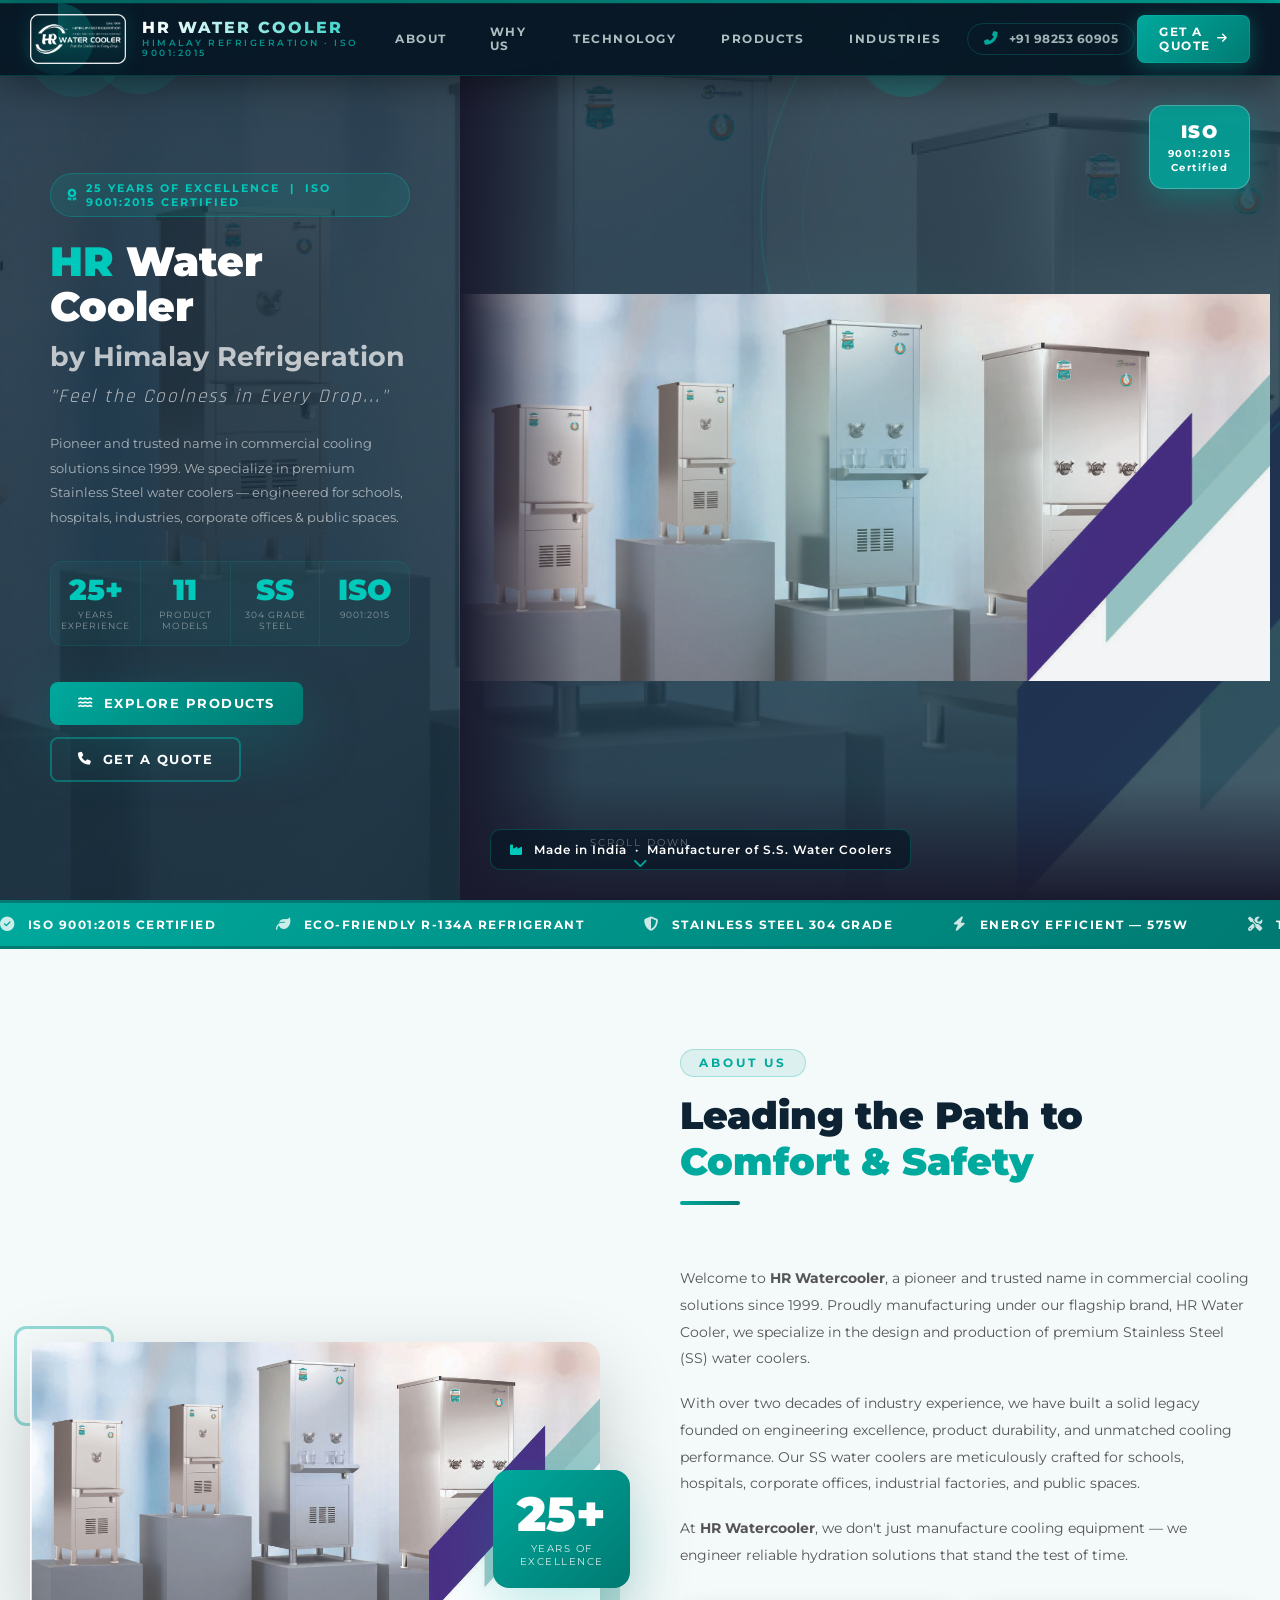
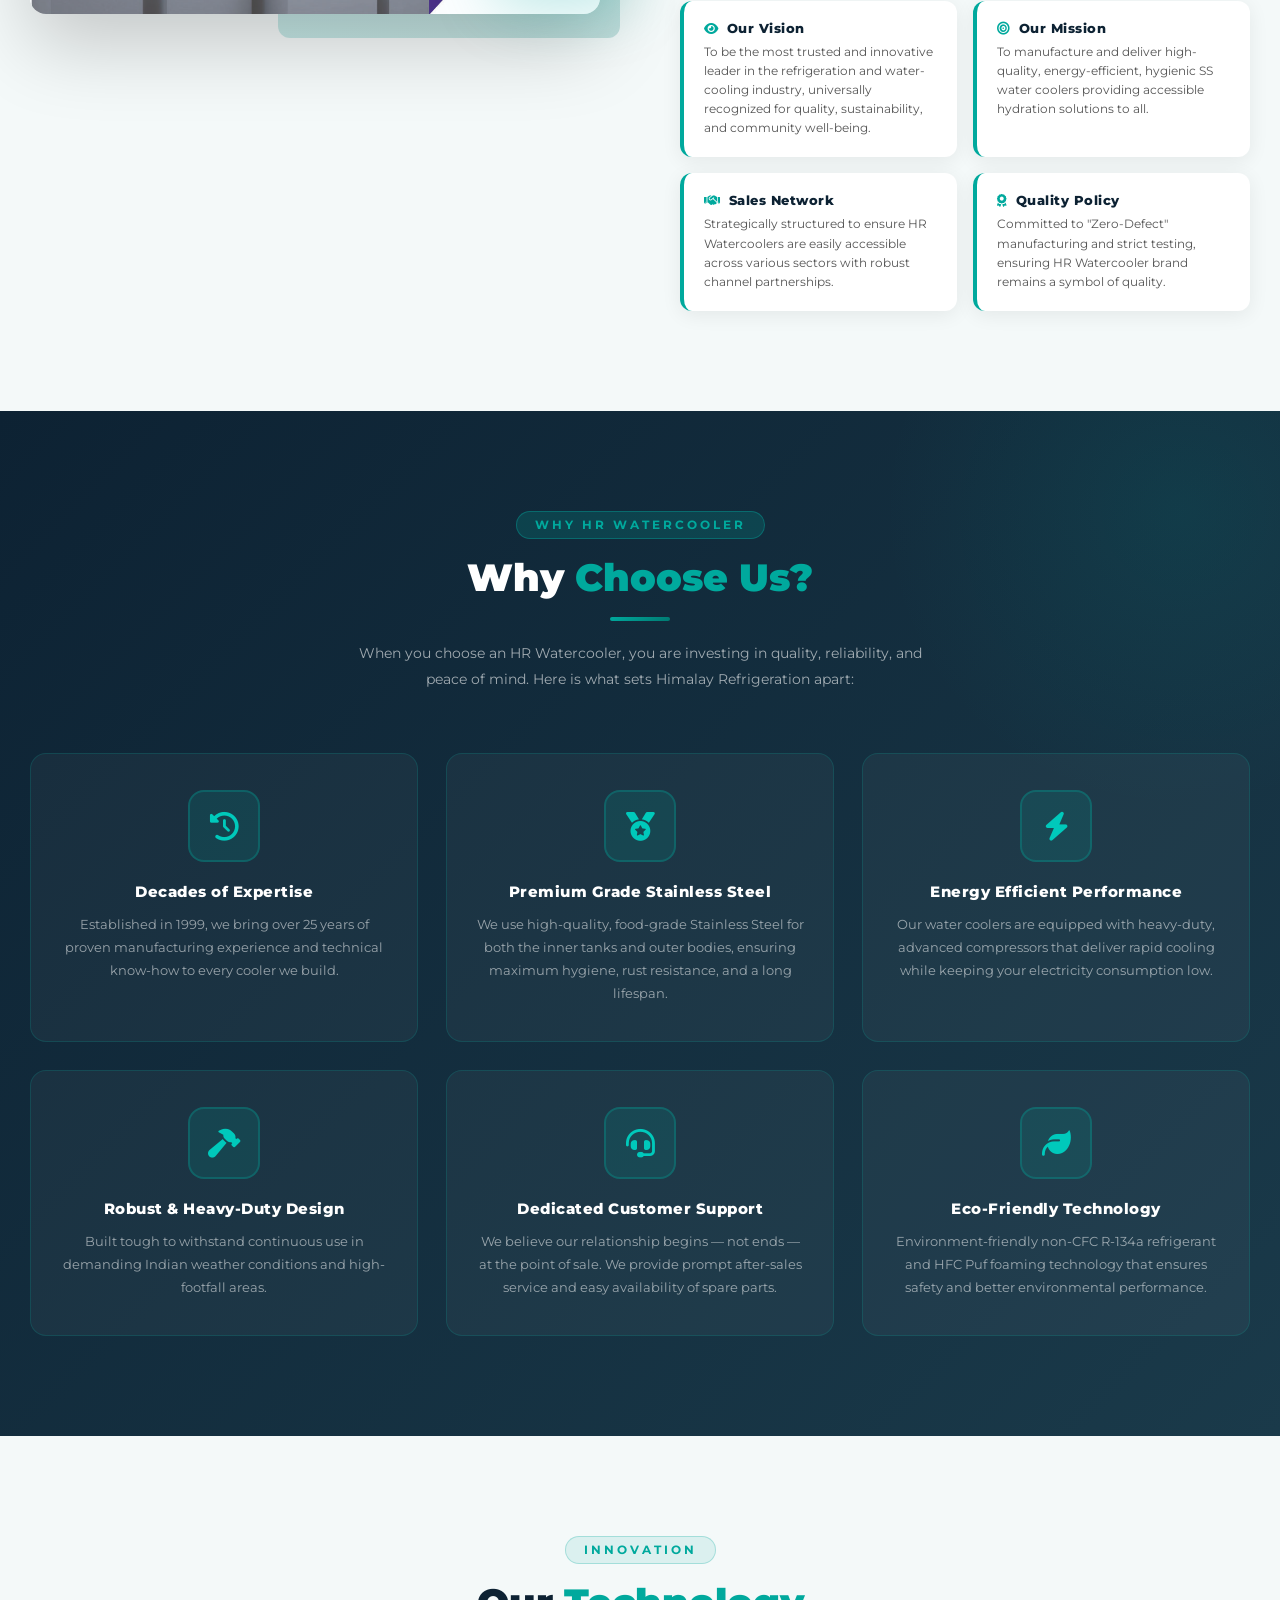
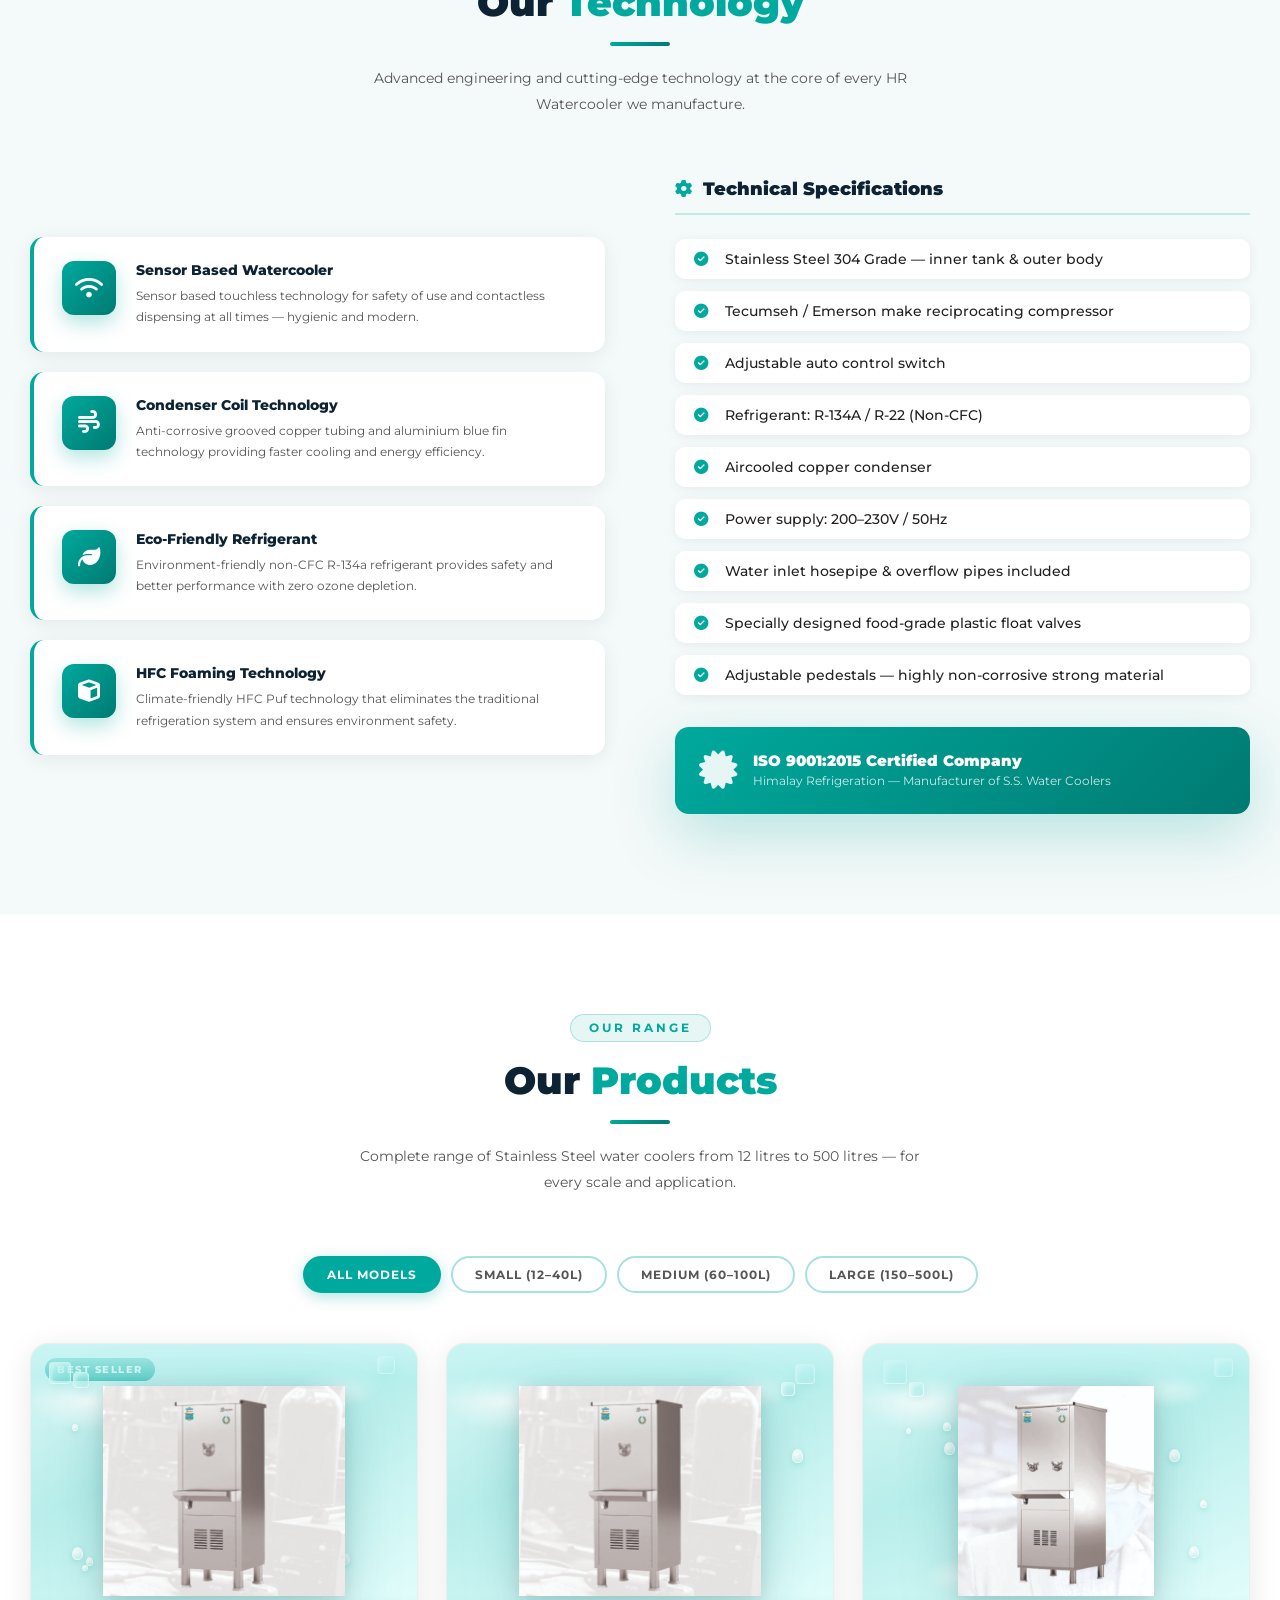
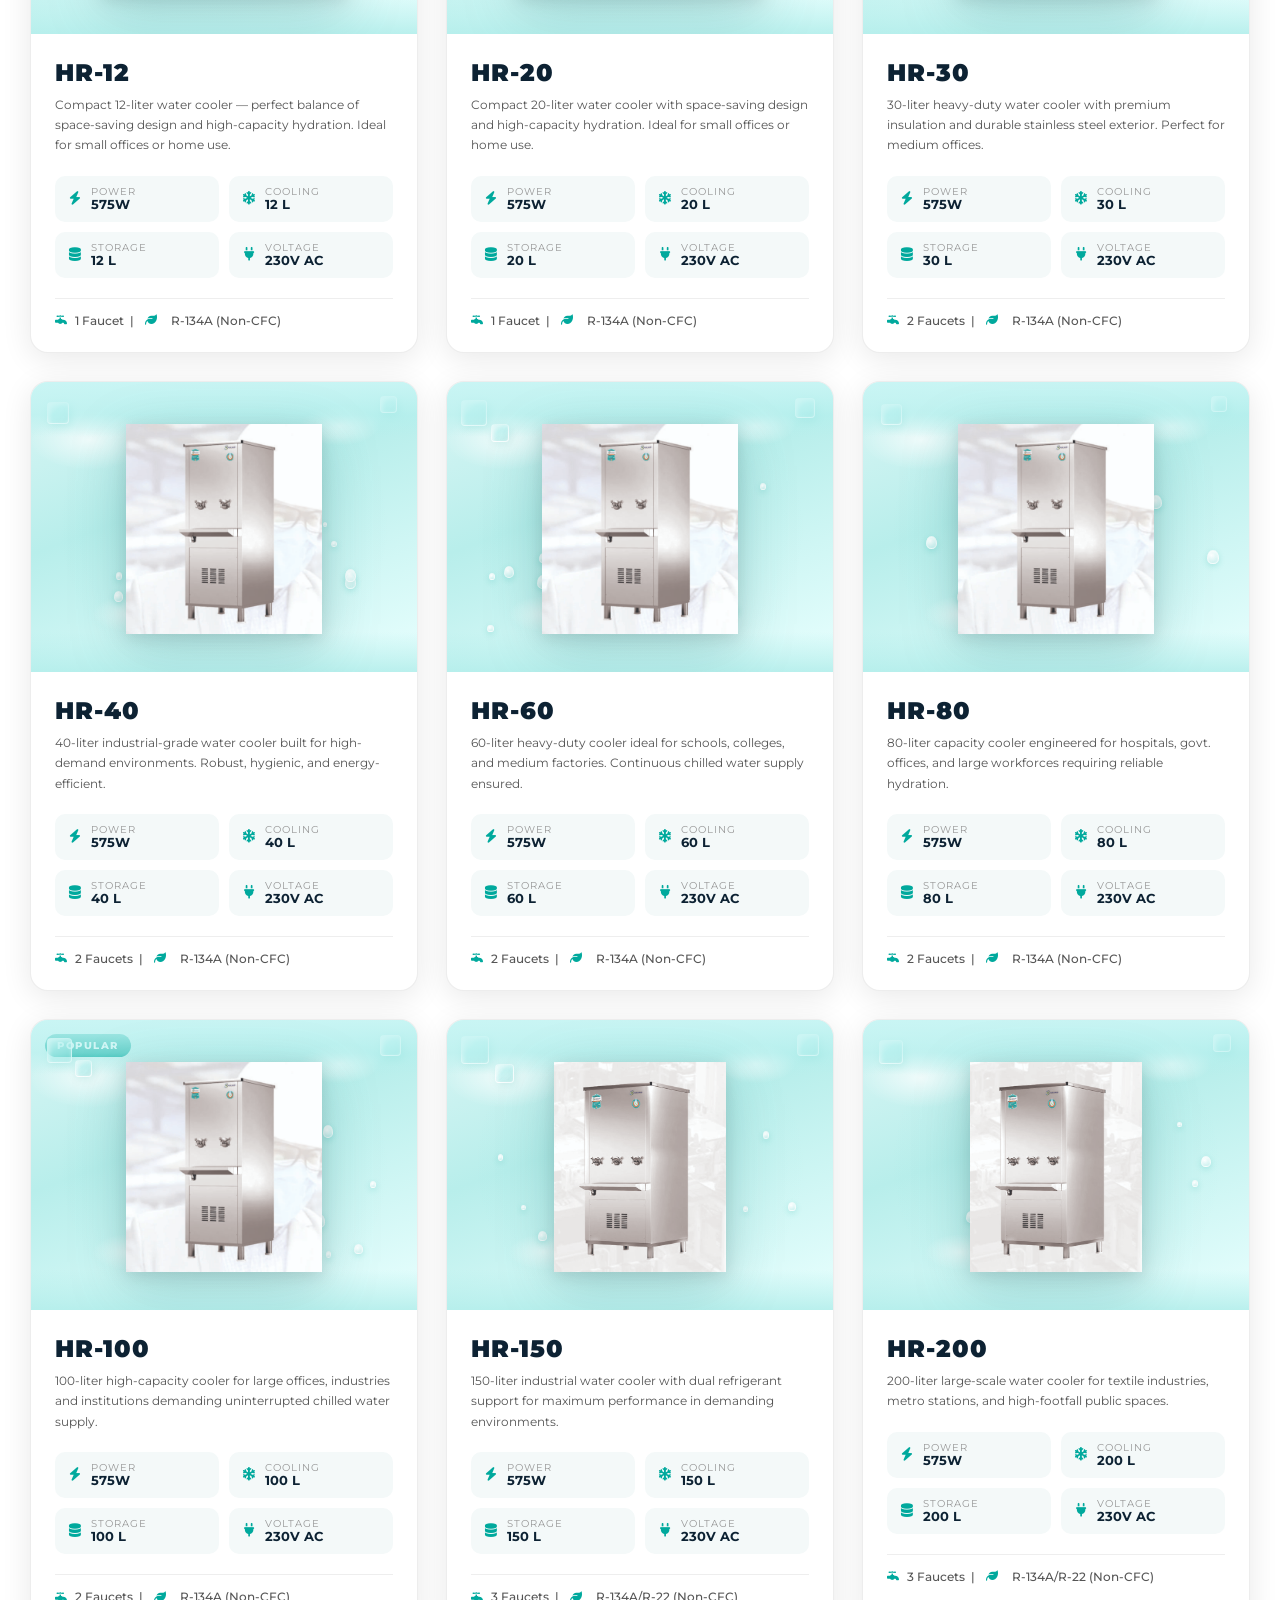
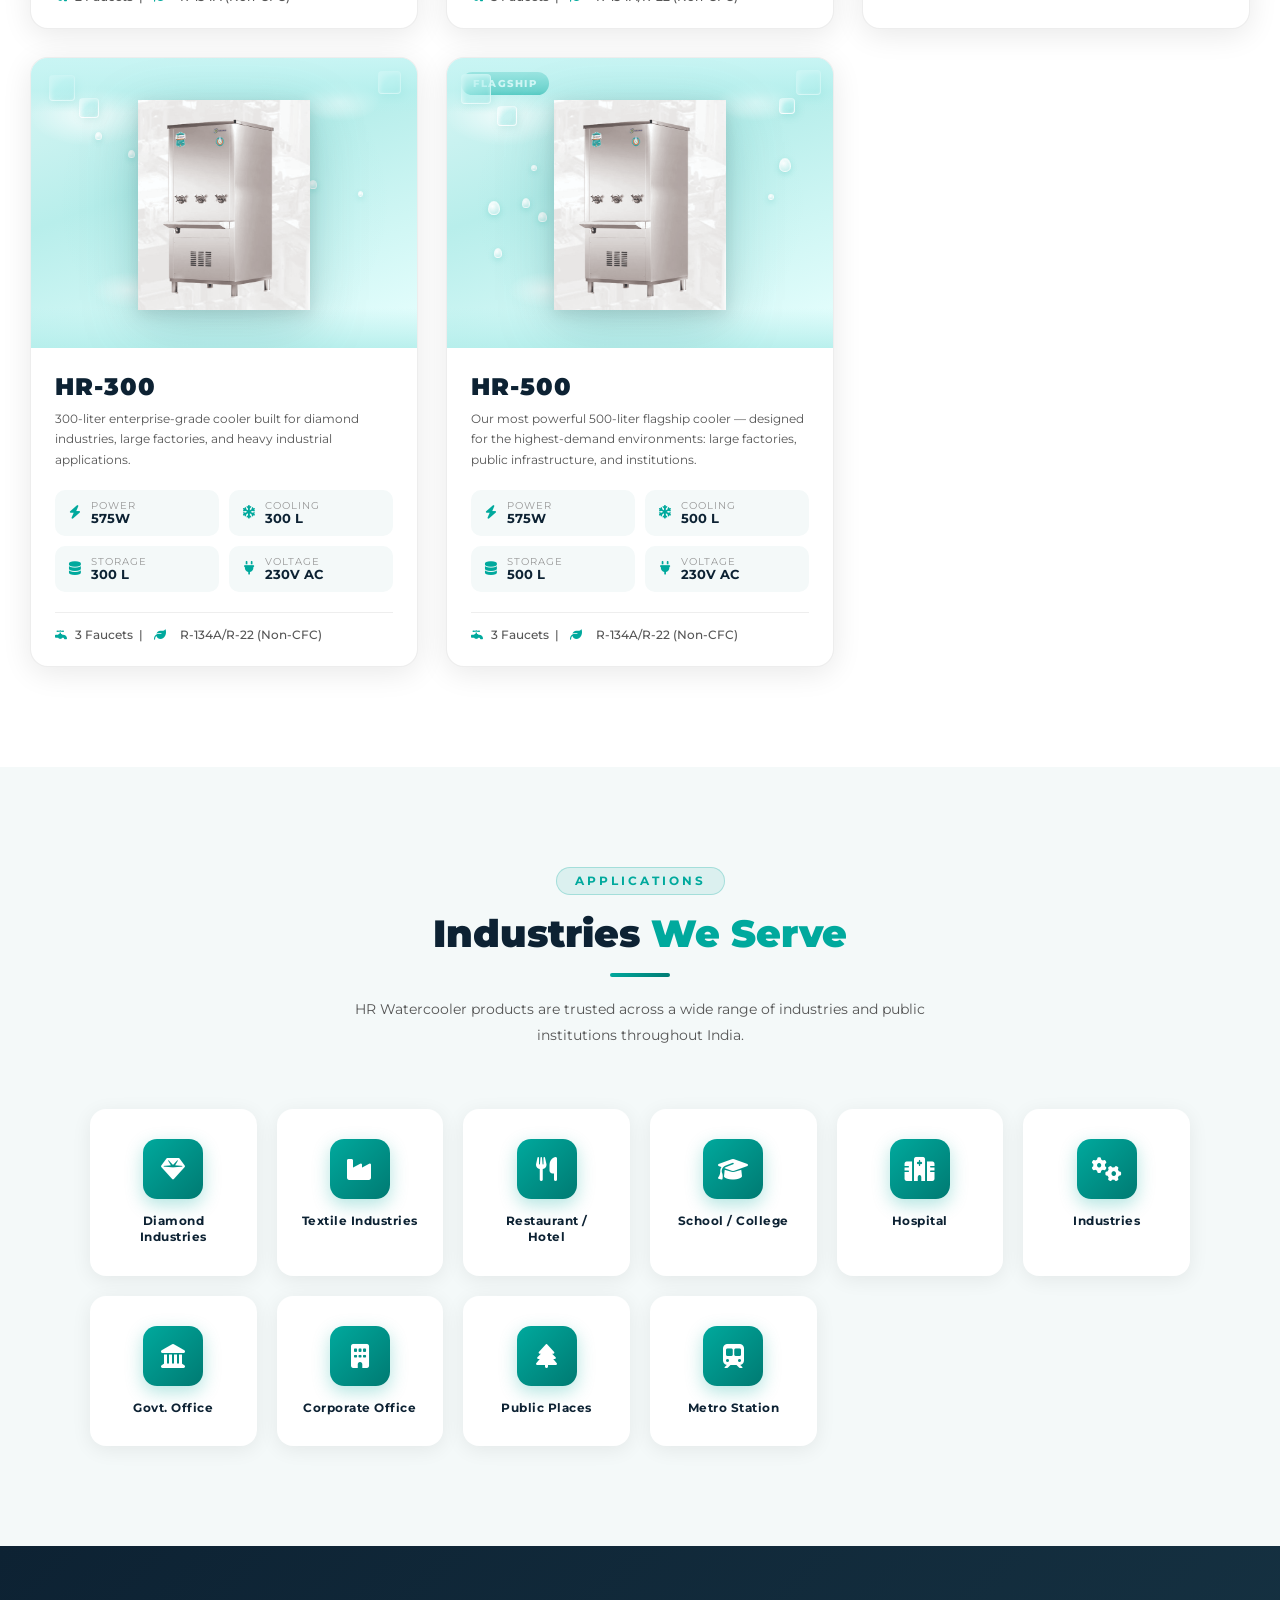
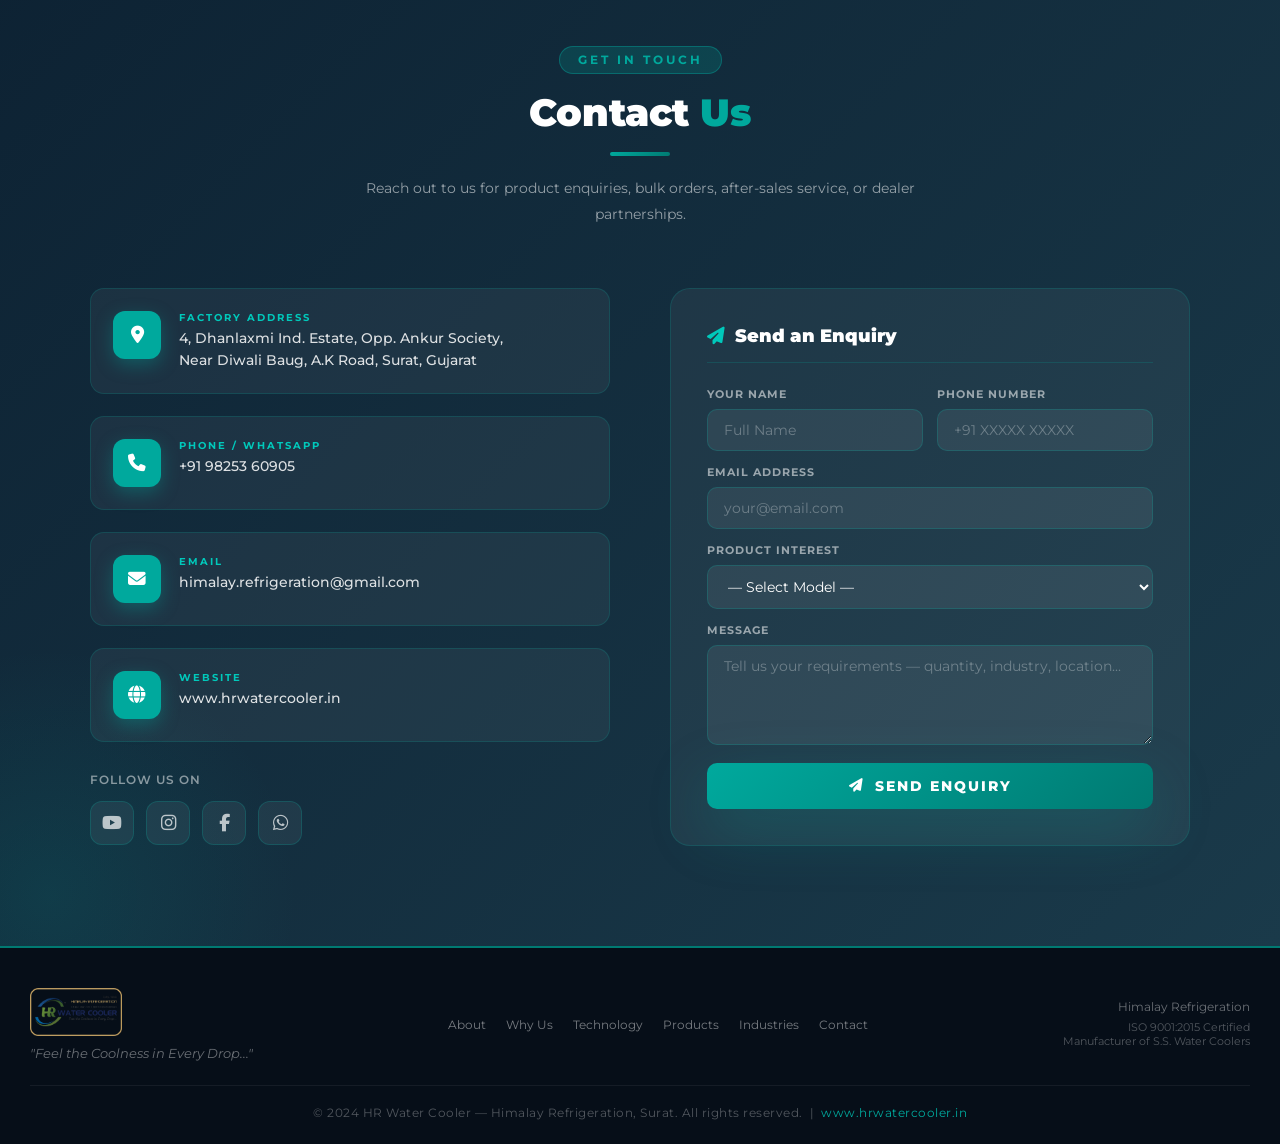
==== commit e31f398b: "Add files via upload" ====
--- a/index.html
+++ b/index.html
@@ -40,64 +40,145 @@
   ::-webkit-scrollbar-track { background: var(--charcoal); }
   ::-webkit-scrollbar-thumb { background: var(--teal); border-radius: 4px; }
 
-  /* ─── NAVBAR ─── */
+  /* ─── NAVBAR ULTRA PREMIUM ─── */
   #navbar {
     position: fixed;
     top: 0; left: 0; right: 0;
     z-index: 1000;
-    background: rgba(13,34,51,0.97);
-    backdrop-filter: blur(12px);
-    border-bottom: 2px solid var(--teal);
-    transition: all 0.3s ease;
+    transition: all 0.4s cubic-bezier(0.25,0.8,0.25,1);
+  }
+  /* Top accent bar */
+  .nav-topbar {
+    background: linear-gradient(90deg, var(--teal-dark), var(--teal), var(--teal-light), var(--teal), var(--teal-dark));
+    background-size: 300% 100%;
+    animation: navTopBar 4s linear infinite;
+    height: 3px;
+  }
+  @keyframes navTopBar { 0%{background-position:0% 50%} 100%{background-position:300% 50%} }
+
+  .nav-main {
+    background: rgba(8,22,36,0.96);
+    backdrop-filter: blur(20px) saturate(180%);
+    -webkit-backdrop-filter: blur(20px) saturate(180%);
+    border-bottom: 1px solid rgba(0,169,157,0.25);
+    box-shadow: 0 4px 40px rgba(0,0,0,0.5), 0 1px 0 rgba(0,169,157,0.15) inset;
   }
   .nav-inner {
-    max-width: 1300px;
+    max-width: 1380px;
     margin: 0 auto;
     display: flex;
     align-items: center;
     justify-content: space-between;
-    padding: 10px 30px;
-  }
-  .nav-logo { display:flex; align-items:center; gap:14px; text-decoration:none; }
-  .nav-logo img { height: 54px; object-fit:contain; filter: drop-shadow(0 2px 8px rgba(0,169,157,0.5)); }
-  .nav-logo-text { line-height:1.1; }
-  .nav-logo-text span:first-child {
-    display:block; font-size:0.65rem; color:var(--teal-light); letter-spacing:2px; font-weight:600; text-transform:uppercase;
-  }
-  .nav-logo-text span:last-child {
-    display:block; font-size:0.6rem; color:#aaa; letter-spacing:1px;
-  }
-  nav ul { list-style:none; display:flex; gap:6px; align-items:center; }
+    padding: 0 30px;
+    height: 72px;
+  }
+
+  /* LOGO */
+  .nav-logo { display:flex; align-items:center; gap:16px; text-decoration:none; position:relative; }
+  .nav-logo-ring {
+    position:absolute; left:-8px; top:50%; transform:translateY(-50%);
+    width:72px; height:72px;
+    border-radius:50%;
+    background: conic-gradient(var(--teal) 0deg, transparent 280deg);
+    animation: logoRingSpin 6s linear infinite;
+    opacity:0.3;
+  }
+  @keyframes logoRingSpin { to { transform: translateY(-50%) rotate(360deg); } }
+  .nav-logo img { height: 50px; object-fit:contain; filter: brightness(0) invert(1) drop-shadow(0 0 10px rgba(0,201,187,0.7)); position:relative; z-index:1; transition:transform 0.4s; }
+  .nav-logo:hover img { transform: scale(1.08); }
+  .nav-logo-text { line-height:1.15; position:relative; z-index:1; }
+  .nav-logo-text .brand-name {
+    display:block; font-size:1rem; color:white; letter-spacing:2px; font-weight:800; text-transform:uppercase;
+    background: linear-gradient(90deg, #fff 0%, var(--teal-light) 60%, #fff 100%);
+    background-size: 200%;
+    -webkit-background-clip: text; -webkit-text-fill-color: transparent;
+    animation: shimmerText 3s linear infinite;
+  }
+  @keyframes shimmerText { 0%{background-position:200%} 100%{background-position:-200%} }
+  .nav-logo-text .brand-sub {
+    display:block; font-size:0.58rem; color:rgba(0,201,187,0.7); letter-spacing:2.5px; text-transform:uppercase; font-weight:600;
+  }
+
+  /* NAV LINKS */
+  nav ul { list-style:none; display:flex; gap:2px; align-items:center; }
+  nav ul li { position:relative; }
   nav ul li a {
-    color: #ccc;
+    color: rgba(200,220,220,0.85);
     text-decoration:none;
-    font-size:0.78rem;
-    font-weight:600;
-    letter-spacing:1.2px;
+    font-size:0.72rem;
+    font-weight:700;
+    letter-spacing:1.5px;
     text-transform:uppercase;
-    padding: 8px 14px;
-    border-radius:4px;
+    padding: 10px 16px;
+    border-radius:6px;
     transition: all 0.3s;
     position:relative;
-  }
+    display:flex; align-items:center; gap:6px;
+  }
+  nav ul li a .nav-dot {
+    width:5px; height:5px; border-radius:50%;
+    background: var(--teal);
+    opacity:0; transform:scale(0);
+    transition:all 0.3s;
+  }
+  nav ul li a:hover .nav-dot { opacity:1; transform:scale(1); }
+  nav ul li a::before {
+    content:'';
+    position:absolute; inset:0;
+    border-radius:6px;
+    background: rgba(0,169,157,0.06);
+    transform:scaleX(0);
+    transition: transform 0.3s;
+    transform-origin: left;
+  }
+  nav ul li a:hover::before { transform:scaleX(1); }
   nav ul li a::after {
     content:'';
-    position:absolute; bottom:2px; left:14px; right:14px; height:2px;
-    background: var(--teal);
+    position:absolute; bottom:4px; left:16px; right:16px; height:2px;
+    background: linear-gradient(90deg, transparent, var(--teal-light), transparent);
     transform: scaleX(0);
-    transition: transform 0.3s;
+    transition: transform 0.35s cubic-bezier(0.25,0.8,0.25,1);
+    border-radius:2px;
   }
   nav ul li a:hover { color:var(--white); }
   nav ul li a:hover::after { transform: scaleX(1); }
+
+  /* NAV CTA */
   .nav-cta {
-    background: var(--grad-main) !important;
+    background: linear-gradient(135deg, var(--teal) 0%, var(--teal-dark) 100%) !important;
     color: white !important;
-    border-radius: 6px !important;
-    padding: 9px 20px !important;
-    box-shadow: 0 4px 15px rgba(0,169,157,0.4);
-  }
+    border-radius: 8px !important;
+    padding: 10px 22px !important;
+    box-shadow: 0 4px 20px rgba(0,169,157,0.4), 0 0 0 1px rgba(0,201,187,0.3) inset;
+    position:relative; overflow:hidden;
+  }
+  .nav-cta::before {
+    content:'';
+    position:absolute; top:-50%; left:-60%; width:40%; height:200%;
+    background: rgba(255,255,255,0.15);
+    transform:skewX(-20deg);
+    transition:left 0.5s;
+  }
+  .nav-cta:hover::before { left:160%; }
   .nav-cta::after { display:none !important; }
-  .nav-cta:hover { transform:translateY(-2px); box-shadow: 0 8px 25px rgba(0,169,157,0.5) !important; }
+  .nav-cta:hover { transform:translateY(-2px) !important; box-shadow: 0 8px 30px rgba(0,169,157,0.55) !important; }
+
+  /* NAV PHONE */
+  .nav-phone {
+    display:flex; align-items:center; gap:10px;
+    padding:8px 16px;
+    border:1px solid rgba(0,169,157,0.25);
+    border-radius:30px;
+    color:rgba(200,220,220,0.8);
+    font-size:0.72rem; font-weight:700; letter-spacing:0.5px;
+    text-decoration:none;
+    transition:all 0.3s;
+    margin-left:8px;
+    white-space: nowrap;
+  }
+  .nav-phone i { color:var(--teal); font-size:0.85rem; }
+  .nav-phone:hover { background:rgba(0,169,157,0.1); border-color:var(--teal); color:white; }
+
   .hamburger { display:none; flex-direction:column; gap:5px; cursor:pointer; }
   .hamburger span { width:26px; height:2px; background:var(--teal); border-radius:2px; transition:all 0.3s; }
 
@@ -152,134 +233,204 @@
   }
   @keyframes spin { to { transform: rotate(360deg); } }
 
+  /* ─── HERO LAYOUT ─── */
   .hero-content {
-    max-width:1300px;
-    margin:0 auto;
-    padding: 120px 30px 80px;
-    display:grid;
-    grid-template-columns: 1fr 1fr;
-    gap: 60px;
-    align-items:center;
-    position:relative; z-index:2;
-    width:100%;
-  }
-  .hero-text {}
+    width: 100%;
+    padding: 75px 0 0;
+    display: grid;
+    grid-template-columns: 460px 1fr;
+    gap: 0;
+    align-items: stretch;
+    position: relative; z-index: 2;
+    min-height: 100vh;
+  }
+
+  /* LEFT — text panel */
+  .hero-text {
+    padding: 60px 50px 80px 50px;
+    display: flex;
+    flex-direction: column;
+    justify-content: center;
+    position: relative;
+    background: linear-gradient(180deg, rgba(8,22,36,0.0) 0%, rgba(8,22,36,0.2) 100%);
+  }
+  .hero-text::after {
+    content: '';
+    position: absolute; top: 0; right: 0; bottom: 0;
+    width: 1px;
+    background: linear-gradient(180deg, transparent, rgba(0,169,157,0.5), transparent);
+  }
+
   .hero-badge {
-    display:inline-flex; align-items:center; gap:8px;
+    display: inline-flex; align-items: center; gap: 8px;
     background: rgba(0,169,157,0.15);
-    border:1px solid rgba(0,169,157,0.4);
+    border: 1px solid rgba(0,169,157,0.4);
     color: var(--teal-light);
-    font-size:0.72rem; font-weight:700; letter-spacing:2px;
-    text-transform:uppercase;
-    padding:7px 18px; border-radius:30px;
-    margin-bottom:24px;
+    font-size: 0.68rem; font-weight: 700; letter-spacing: 2px;
+    text-transform: uppercase;
+    padding: 7px 16px; border-radius: 30px;
+    margin-bottom: 22px;
+    width: fit-content;
     animation: fadeInDown 0.8s ease;
   }
-  .hero-badge i { font-size:0.8rem; }
+  .hero-badge i { font-size: 0.75rem; }
+
   .hero-title {
-    font-size: clamp(2.4rem, 4vw, 3.8rem);
-    font-weight:900;
-    color:var(--white);
-    line-height:1.1;
-    margin-bottom:10px;
+    font-size: clamp(2.2rem, 3.2vw, 3.4rem);
+    font-weight: 900;
+    color: var(--white);
+    line-height: 1.1;
+    margin-bottom: 10px;
     animation: fadeInLeft 0.9s ease;
   }
   .hero-title .brand-teal { color: var(--teal-light); }
+
   .hero-tagline {
-    font-family:'Rajdhani', sans-serif;
-    font-size:1.35rem;
-    color: rgba(255,255,255,0.7);
-    letter-spacing:2px;
-    font-style:italic;
-    margin-bottom:28px;
+    font-family: 'Rajdhani', sans-serif;
+    font-size: 1.2rem;
+    color: rgba(255,255,255,0.65);
+    letter-spacing: 2px;
+    font-style: italic;
+    margin-bottom: 22px;
     animation: fadeInLeft 1s ease;
   }
   .hero-desc {
-    font-size:0.9rem;
-    color:rgba(255,255,255,0.65);
-    line-height:1.8;
-    margin-bottom:40px;
-    max-width:500px;
+    font-size: 0.83rem;
+    color: rgba(255,255,255,0.6);
+    line-height: 1.85;
+    margin-bottom: 32px;
     animation: fadeInLeft 1.1s ease;
   }
   .hero-stats {
-    display:flex; gap:30px; margin-bottom:44px;
+    display: flex; gap: 0; margin-bottom: 36px;
     animation: fadeInLeft 1.2s ease;
-  }
-  .hero-stat { text-align:center; }
+    border: 1px solid rgba(0,169,157,0.2);
+    border-radius: 12px; overflow: hidden;
+  }
+  .hero-stat {
+    flex: 1; text-align: center;
+    padding: 14px 10px;
+    background: rgba(0,169,157,0.06);
+    border-right: 1px solid rgba(0,169,157,0.15);
+  }
+  .hero-stat:last-child { border-right: none; }
   .hero-stat-num {
-    font-size:2.2rem; font-weight:900; color:var(--teal-light);
-    line-height:1;
+    font-size: 1.8rem; font-weight: 900; color: var(--teal-light);
+    line-height: 1;
   }
   .hero-stat-label {
-    font-size:0.68rem; color:rgba(255,255,255,0.55); letter-spacing:1px; text-transform:uppercase; margin-top:4px;
-  }
-  .hero-stat-divider { width:1px; background:rgba(255,255,255,0.12); align-self:stretch; }
-  .hero-btns { display:flex; gap:16px; flex-wrap:wrap; animation: fadeInLeft 1.3s ease; }
+    font-size: 0.58rem; color: rgba(255,255,255,0.45);
+    letter-spacing: 1px; text-transform: uppercase; margin-top: 4px;
+  }
+  .hero-stat-divider { display: none; }
+
+  .hero-btns {
+    display: flex; gap: 12px; flex-wrap: wrap;
+    animation: fadeInLeft 1.3s ease;
+  }
   .btn-primary {
     background: var(--grad-main);
-    color:white; border:none;
-    padding: 15px 34px;
-    font-size:0.85rem; font-weight:700; letter-spacing:1.5px;
-    text-transform:uppercase; border-radius:8px;
-    cursor:pointer; text-decoration:none;
+    color: white; border: none;
+    padding: 14px 28px;
+    font-size: 0.8rem; font-weight: 700; letter-spacing: 1.5px;
+    text-transform: uppercase; border-radius: 8px;
+    cursor: pointer; text-decoration: none;
     box-shadow: var(--shadow-lg);
     transition: all 0.3s;
-    display:inline-flex; align-items:center; gap:10px;
-  }
-  .btn-primary:hover { transform:translateY(-3px); box-shadow:0 25px 60px rgba(0,169,157,0.4); }
+    display: inline-flex; align-items: center; gap: 10px;
+  }
+  .btn-primary:hover { transform: translateY(-3px); box-shadow: 0 25px 60px rgba(0,169,157,0.4); }
   .btn-outline {
-    background:transparent;
-    color:white;
-    border: 2px solid rgba(0,169,157,0.6);
-    padding: 14px 32px;
-    font-size:0.85rem; font-weight:700; letter-spacing:1.5px;
-    text-transform:uppercase; border-radius:8px;
-    cursor:pointer; text-decoration:none;
-    transition:all 0.3s;
-    display:inline-flex; align-items:center; gap:10px;
-  }
-  .btn-outline:hover { background:rgba(0,169,157,0.15); border-color:var(--teal-light); transform:translateY(-3px); }
-
+    background: transparent;
+    color: white;
+    border: 2px solid rgba(0,169,157,0.5);
+    padding: 13px 26px;
+    font-size: 0.8rem; font-weight: 700; letter-spacing: 1.5px;
+    text-transform: uppercase; border-radius: 8px;
+    cursor: pointer; text-decoration: none;
+    transition: all 0.3s;
+    display: inline-flex; align-items: center; gap: 10px;
+  }
+  .btn-outline:hover { background: rgba(0,169,157,0.15); border-color: var(--teal-light); transform: translateY(-3px); }
+
+  /* RIGHT — full bleed image */
   .hero-image-wrap {
-    position:relative; animation: fadeInRight 1s ease;
-    display:flex; justify-content:center;
+    position: relative;
+    animation: fadeInRight 1s ease;
+    overflow: hidden;
   }
   .hero-image-wrap img {
-    width:100%; max-width:520px;
-    border-radius:16px;
-    filter: drop-shadow(0 30px 60px rgba(0,0,0,0.5));
-    position:relative; z-index:2;
-  }
+    width: 100%;
+    height: 100%;
+    object-fit: contain;
+    object-position: center center;
+    display: block;
+    filter: brightness(0.95) contrast(1.02);
+    transition: transform 8s ease;
+    padding: 0 10px 0 0;
+  }
+  #hero:hover .hero-image-wrap img { transform: scale(1.04); }
+
+  /* dark gradient fade on left side of image */
+  .hero-image-wrap::before {
+    content: '';
+    position: absolute; top: 0; left: 0; bottom: 0; width: 120px;
+    background: linear-gradient(90deg, var(--charcoal) 0%, transparent 100%);
+    z-index: 2; pointer-events: none;
+  }
+  /* gradient at bottom */
+  .hero-image-wrap::after {
+    content: '';
+    position: absolute; left: 0; right: 0; bottom: 0; height: 120px;
+    background: linear-gradient(0deg, var(--charcoal) 0%, transparent 100%);
+    z-index: 2; pointer-events: none;
+  }
+
   .hero-image-glow {
-    position:absolute;
-    width:80%; height:80%;
-    background: radial-gradient(circle, rgba(0,169,157,0.3) 0%, transparent 70%);
-    top:50%; left:50%; transform:translate(-50%,-50%);
-    z-index:1;
-    animation: pulse 3s ease-in-out infinite;
-  }
-  @keyframes pulse { 0%,100%{opacity:0.6; transform:translate(-50%,-50%) scale(1);} 50%{opacity:1; transform:translate(-50%,-50%) scale(1.15);} }
+    position: absolute;
+    width: 60%; height: 60%;
+    background: radial-gradient(circle, rgba(0,169,157,0.18) 0%, transparent 70%);
+    top: 50%; left: 50%; transform: translate(-50%,-50%);
+    z-index: 3; pointer-events: none;
+    animation: pulse 4s ease-in-out infinite;
+  }
+  @keyframes pulse { 0%,100%{opacity:0.5;transform:translate(-50%,-50%) scale(1);}50%{opacity:1;transform:translate(-50%,-50%) scale(1.2);} }
+
   .hero-iso-badge {
-    position:absolute;
-    top:20px; right:20px; z-index:3;
-    background:rgba(0,169,157,0.9);
-    border-radius:12px;
-    padding:10px 14px;
-    text-align:center;
-    font-size:0.65rem; font-weight:700; color:white; letter-spacing:1px;
-    backdrop-filter:blur(4px);
-    border:1px solid rgba(255,255,255,0.2);
-  }
-  .hero-iso-badge span { display:block; font-size:1rem; font-weight:900; }
+    position: absolute;
+    top: 30px; right: 30px; z-index: 4;
+    background: rgba(0,169,157,0.85);
+    backdrop-filter: blur(8px);
+    border-radius: 14px;
+    padding: 14px 18px;
+    text-align: center;
+    font-size: 0.62rem; font-weight: 700; color: white; letter-spacing: 1.5px;
+    border: 1px solid rgba(255,255,255,0.25);
+    box-shadow: 0 8px 30px rgba(0,169,157,0.4);
+    line-height: 1.4;
+  }
+  .hero-iso-badge span { display: block; font-size: 1.1rem; font-weight: 900; margin-bottom: 2px; }
+
+  /* bottom-left caption over image */
+  .hero-img-caption {
+    position: absolute; bottom: 30px; left: 30px; z-index: 4;
+    display: flex; align-items: center; gap: 10px;
+    background: rgba(8,22,36,0.7);
+    backdrop-filter: blur(8px);
+    border: 1px solid rgba(0,169,157,0.3);
+    border-radius: 10px; padding: 12px 18px;
+    color: white; font-size: 0.75rem; font-weight: 600; letter-spacing: 1px;
+  }
+  .hero-img-caption i { color: var(--teal-light); }
+
   .hero-scroll {
-    position:absolute; bottom:40px; left:50%; transform:translateX(-50%);
-    z-index:2; display:flex; flex-direction:column; align-items:center; gap:8px;
+    position: absolute; bottom: 30px; left: 50%; transform: translateX(-50%);
+    z-index: 6; display: flex; flex-direction: column; align-items: center; gap: 8px;
     animation: bounceDown 2s ease-in-out infinite;
   }
-  .hero-scroll span { font-size:0.65rem; color:rgba(255,255,255,0.4); letter-spacing:2px; text-transform:uppercase; }
-  .hero-scroll i { color:var(--teal); font-size:1rem; }
-  @keyframes bounceDown { 0%,100%{transform:translateX(-50%) translateY(0);} 50%{transform:translateX(-50%) translateY(8px);} }
+  .hero-scroll span { font-size: 0.6rem; color: rgba(255,255,255,0.35); letter-spacing: 2px; text-transform: uppercase; }
+  .hero-scroll i { color: var(--teal); font-size: 0.9rem; }
+  @keyframes bounceDown { 0%,100%{transform:translateX(-50%) translateY(0);}50%{transform:translateX(-50%) translateY(8px);} }
 
   /* ─── MARQUEE STRIP ─── */
   .marquee-strip {
@@ -541,29 +692,122 @@
     position:relative;
   }
   .product-card:hover { transform:translateY(-10px); box-shadow:0 25px 60px rgba(0,169,157,0.2); }
+  /* ─── ICE/FROST PRODUCT CARD IMAGE ─── */
   .product-img-wrap {
-    background:linear-gradient(135deg, #f0f8f8 0%, #e0f5f4 100%);
-    padding:30px;
+    background: linear-gradient(160deg, #daf6f5 0%, #b8eeeb 40%, #e8fffe 100%);
+    padding: 24px 20px 20px;
     text-align:center;
-    height:220px;
+    height: 290px;
     display:flex; align-items:center; justify-content:center;
     position:relative; overflow:hidden;
   }
+
+  /* Frost overlay top */
   .product-img-wrap::before {
     content:'';
-    position:absolute; bottom:-40px; left:50%; transform:translateX(-50%);
-    width:140px; height:140px;
-    background:radial-gradient(circle, rgba(0,169,157,0.15) 0%, transparent 70%);
-    border-radius:50%;
-  }
+    position:absolute; top:0; left:0; right:0; height:55px;
+    background: linear-gradient(180deg,
+      rgba(200,245,244,0.95) 0%,
+      rgba(180,240,238,0.6) 60%,
+      transparent 100%);
+    z-index:3; pointer-events:none;
+  }
+  /* Frost overlay bottom */
+  .product-img-wrap::after {
+    content:'';
+    position:absolute; bottom:0; left:0; right:0; height:40px;
+    background: linear-gradient(0deg,
+      rgba(180,238,235,0.9) 0%,
+      transparent 100%);
+    z-index:3; pointer-events:none;
+  }
+
+  /* Frost crystalline background texture */
+  .product-img-wrap .frost-layer {
+    position:absolute; inset:0; z-index:1;
+    background:
+      radial-gradient(ellipse 60px 30px at 15% 20%, rgba(255,255,255,0.7) 0%, transparent 100%),
+      radial-gradient(ellipse 40px 20px at 80% 15%, rgba(255,255,255,0.6) 0%, transparent 100%),
+      radial-gradient(ellipse 50px 25px at 60% 75%, rgba(255,255,255,0.5) 0%, transparent 100%),
+      radial-gradient(ellipse 35px 18px at 25% 80%, rgba(255,255,255,0.55) 0%, transparent 100%),
+      radial-gradient(circle at 50% 50%, rgba(0,169,157,0.06) 0%, transparent 70%);
+  }
+
+  /* Ice shine */
+  .product-img-wrap .ice-shine {
+    position:absolute; top:0; left:-100%; width:60%; height:100%;
+    background: linear-gradient(105deg, transparent 30%, rgba(255,255,255,0.5) 50%, transparent 70%);
+    z-index:4; pointer-events:none;
+    animation: iceShine 4s ease-in-out infinite;
+  }
+  @keyframes iceShine {
+    0%,100% { left:-100%; opacity:0; }
+    30% { opacity:1; }
+    60% { left:160%; opacity:0; }
+  }
+
+  /* Water droplet condensation dots */
+  .product-img-wrap .droplets {
+    position:absolute; inset:0; z-index:2; pointer-events:none;
+  }
+  .drop {
+    position:absolute;
+    border-radius:50% 50% 50% 50% / 60% 60% 40% 40%;
+    background: radial-gradient(circle at 35% 35%, rgba(255,255,255,0.95), rgba(180,230,228,0.5));
+    border:1px solid rgba(255,255,255,0.6);
+    box-shadow: 0 2px 6px rgba(0,169,157,0.2), inset 0 1px 2px rgba(255,255,255,0.8);
+    animation: dropFloat var(--dur, 6s) ease-in-out infinite var(--delay, 0s);
+  }
+  @keyframes dropFloat {
+    0%,100% { transform: translateY(0) scale(1); opacity:0.7; }
+    50% { transform: translateY(4px) scale(1.05); opacity:1; }
+  }
+  /* Sliding drip */
+  .drip {
+    position:absolute;
+    width:3px;
+    background: linear-gradient(180deg, rgba(0,169,157,0.4), rgba(0,169,157,0.05));
+    border-radius:0 0 4px 4px;
+    animation: dripDown var(--dur,5s) linear infinite var(--delay,0s);
+    transform-origin: top;
+  }
+  @keyframes dripDown {
+    0% { height:0; top:var(--start, 10%); opacity:0.8; }
+    80% { height:var(--len,40px); opacity:0.5; }
+    100% { height:0; top:calc(var(--start,10%) + var(--len,40px)); opacity:0; }
+  }
+
+  /* Ice cubes */
+  .ice-cube {
+    position:absolute; z-index:2;
+    background: linear-gradient(135deg,
+      rgba(255,255,255,0.85) 0%,
+      rgba(180,240,238,0.6) 40%,
+      rgba(140,220,218,0.4) 100%);
+    border:1px solid rgba(255,255,255,0.8);
+    border-radius:4px;
+    box-shadow:
+      2px 2px 8px rgba(0,169,157,0.15),
+      inset 1px 1px 4px rgba(255,255,255,0.9),
+      inset -1px -1px 4px rgba(0,169,157,0.1);
+    animation: iceBob var(--dur,5s) ease-in-out infinite var(--delay,0s);
+  }
+  @keyframes iceBob {
+    0%,100% { transform: rotate(var(--rot,8deg)) translateY(0); }
+    50% { transform: rotate(var(--rot,8deg)) translateY(-5px); }
+  }
+
   .product-img-wrap img {
-    max-height:160px; max-width:100%;
+    max-height: 210px; max-width: 90%;
     object-fit:contain;
-    position:relative; z-index:1;
-    transition:transform 0.4s;
-    filter: drop-shadow(0 10px 20px rgba(0,0,0,0.15));
-  }
-  .product-card:hover .product-img-wrap img { transform:scale(1.06) translateY(-4px); }
+    position:relative; z-index:5;
+    transition: transform 0.5s cubic-bezier(0.25,0.8,0.25,1), filter 0.4s;
+    filter: drop-shadow(0 16px 28px rgba(0,100,100,0.2)) drop-shadow(0 4px 8px rgba(0,0,0,0.12));
+  }
+  .product-card:hover .product-img-wrap img {
+    transform: scale(1.08) translateY(-8px);
+    filter: drop-shadow(0 24px 40px rgba(0,169,157,0.3)) drop-shadow(0 8px 16px rgba(0,0,0,0.15));
+  }
   .product-badge {
     position:absolute; top:14px; left:14px;
     background:var(--teal); color:white;
@@ -801,31 +1045,134 @@
   #backToTop:hover { transform:translateY(-4px); box-shadow:0 15px 40px rgba(0,169,157,0.45); }
 
   /* ─── RESPONSIVE ─── */
+  @media(max-width:1200px) {
+    .why-grid { grid-template-columns:1fr 1fr; }
+  }
+  @media(max-width:1200px) {
+    .hero-content { grid-template-columns: 400px 1fr; }
+    .hero-text { padding: 60px 36px 80px 36px; }
+  }
   @media(max-width:1024px) {
-    .hero-content { grid-template-columns:1fr; text-align:center; }
-    .hero-text { order:2; }
-    .hero-image-wrap { order:1; max-width:400px; margin:0 auto; }
-    .hero-stats { justify-content:center; }
-    .hero-btns { justify-content:center; }
-    .hero-desc { margin:0 auto 40px; }
-    .about-inner { grid-template-columns:1fr; }
-    .about-img-wrap { max-width:500px; margin:0 auto; }
+    /* Hero stays side-by-side, just narrower left panel */
+    .hero-content { grid-template-columns: 320px 1fr; }
+    .hero-text { padding: 50px 22px 60px 22px; }
+    .hero-title { font-size: 1.85rem; }
+    .hero-tagline { font-size: 1rem; }
+    .hero-desc { font-size: 0.8rem; }
+    .about-inner { grid-template-columns:1fr; gap:40px; }
+    .about-img-wrap { max-width:460px; margin:0 auto; }
     .about-text .section-header { text-align:center; }
     .about-text .section-divider { margin:0 auto 20px; }
-    .tech-inner { grid-template-columns:1fr; }
-    .contact-inner { grid-template-columns:1fr; }
+    .tech-inner { grid-template-columns:1fr; gap:40px; }
+    .contact-inner { grid-template-columns:1fr; gap:40px; }
     .why-grid { grid-template-columns:1fr 1fr; }
   }
+
   @media(max-width:768px) {
-    nav ul { display:none; }
+    /* Navbar */
+    .nav-inner { padding:0 16px; height:62px; }
+    .nav-logo img { height:38px; }
+    .nav-logo-text .brand-name { font-size:0.82rem; }
+    .nav-logo-text .brand-sub { display:none; }
+    .nav-logo-ring { display:none; }
+    nav ul {
+      display: none; flex-direction:column;
+      position:absolute; top:65px; left:0; right:0;
+      background:rgba(8,22,36,0.99); backdrop-filter:blur(20px);
+      padding:16px 20px 20px; gap:4px;
+      border-bottom:2px solid var(--teal); z-index:999;
+    }
+    nav ul.open { display:flex; }
+    nav ul li a { font-size:0.82rem; padding:12px 16px; border-radius:8px; }
+    nav ul li a.nav-cta { margin-top:6px; justify-content:center; }
     .hamburger { display:flex; }
-    .why-grid { grid-template-columns:1fr; }
-    .products-grid { grid-template-columns:1fr; }
+
+    /* Hero — stack on mobile */
+    .hero-content {
+      grid-template-columns: 1fr;
+      grid-template-rows: auto auto;
+      padding-top: 65px;
+      min-height: unset;
+    }
+    .hero-image-wrap {
+      order: 1;
+      height: 65vw;
+      min-height: 260px;
+      max-height: 420px;
+    }
+    .hero-image-wrap::before { display:none; }
+    .hero-image-wrap::after { height: 60px; }
+    .hero-image-wrap img {
+      object-position: center center;
+      padding: 10px;
+      object-fit: contain;
+    }
+    .hero-text {
+      order: 2;
+      padding: 30px 20px 50px;
+      text-align: center;
+      background: linear-gradient(180deg, rgba(8,22,36,0.85), rgba(8,22,36,0.95));
+    }
+    .hero-text::after { display:none; }
+    .hero-badge { margin: 0 auto 14px; font-size:0.6rem; padding:6px 12px; }
+    .hero-title { font-size: 1.85rem; }
+    .hero-tagline { font-size: 0.95rem; }
+    .hero-desc { font-size: 0.8rem; margin: 0 auto 22px; }
+    .hero-stats { border-radius: 10px; }
+    .hero-stat { padding: 12px 6px; }
+    .hero-stat-num { font-size: 1.5rem; }
+    .hero-stat-label { font-size: 0.52rem; }
+    .hero-btns { justify-content: center; flex-wrap: wrap; gap: 10px; }
+    .btn-primary, .btn-outline { padding: 12px 20px; font-size: 0.76rem; }
+    .hero-iso-badge { top: 10px; right: 10px; font-size: 0.56rem; padding: 8px 10px; }
+    .hero-iso-badge span { font-size: 0.88rem; }
+    .hero-img-caption { font-size: 0.65rem; padding: 8px 12px; bottom: 12px; left: 12px; }
+    .hero-scroll { bottom: 14px; }
+
+    /* Sections */
+    #about, #why, #technology, #products, #utilities, #contact { padding:60px 16px; }
+    .section-title { font-size:1.55rem; }
+    .why-grid { grid-template-columns:1fr; gap:14px; }
+    .products-grid { grid-template-columns:1fr 1fr; gap:14px; }
+    .filter-btn { font-size:0.68rem; padding:7px 12px; }
     .form-row { grid-template-columns:1fr; }
     .about-pillars { grid-template-columns:1fr; }
-    .hero-stats { gap:20px; }
-    .hero-stat-num { font-size:1.8rem; }
-    .about-years-badge { right:10px; bottom:10px; }
+    .about-years-badge { right:8px; bottom:8px; }
+    .about-years-badge .num { font-size:2rem; }
+    .tech-cards { gap:12px; }
+    .contact-form-wrap { padding:22px 16px; }
+    .contact-inner { gap:24px; }
+    .footer-inner { flex-direction:column; text-align:center; gap:14px; }
+    .footer-links { justify-content:center; }
+    .utilities-grid { grid-template-columns:repeat(2,1fr); gap:12px; }
+    .product-img-wrap { height:200px; }
+    .product-img-wrap img { max-height:148px; }
+    .product-name { font-size:1.2rem; }
+    .spec-value { font-size:0.72rem; }
+    .hero-geo { display:none; }
+    .marquee-strip { display:none; }
+    #backToTop { bottom:14px; right:14px; width:40px; height:40px; }
+  }
+
+  @media(max-width:480px) {
+    .hero-image-wrap { height: 62vw; min-height: 220px; }
+    .hero-title { font-size: 1.55rem; }
+    .hero-stats { border-radius: 8px; }
+    .hero-stat { padding: 10px 4px; }
+    .hero-stat-num { font-size: 1.35rem; }
+    .products-grid { grid-template-columns: 1fr; }
+    .utilities-grid { grid-template-columns: repeat(2,1fr); }
+    .contact-item { padding: 14px; gap: 10px; }
+    .contact-info { gap: 12px; }
+    .product-img-wrap { height: 185px; }
+    .product-img-wrap img { max-height: 135px; }
+    .about-img-wrap { max-width: 100%; }
+    .hero-img-caption { display: none; }
+    .section-header { padding: 0 8px; }
+    .why-card { padding: 24px 18px; }
+    .tech-card { padding: 18px 16px; }
+    .footer-inner { padding: 0 0 20px; }
+    nav ul { top: 62px; }
   }
 </style>
 </head>
@@ -833,26 +1180,31 @@
 
 <!-- NAVBAR -->
 <header id="navbar">
-  <div class="nav-inner">
-    <a class="nav-logo" href="#">
-      <img src="IMAGES/main_logo.png" alt="HR Water Cooler Logo">
-      <div class="nav-logo-text">
-        <span>Himalay Refrigeration</span>
-        <span>ISO 9001:2015 Certified</span>
-      </div>
-    </a>
-    <nav>
-      <ul id="navMenu">
-        <li><a href="#about">About</a></li>
-        <li><a href="#why">Why Us</a></li>
-        <li><a href="#technology">Technology</a></li>
-        <li><a href="#products">Products</a></li>
-        <li><a href="#utilities">Industries</a></li>
-        <li><a href="#contact" class="nav-cta">Contact Us</a></li>
-      </ul>
-    </nav>
-    <div class="hamburger" onclick="toggleMenu()">
-      <span></span><span></span><span></span>
+  <div class="nav-topbar"></div>
+  <div class="nav-main">
+    <div class="nav-inner">
+      <a class="nav-logo" href="#">
+        <div class="nav-logo-ring"></div>
+        <img src="IMAGES/main_logo.png" alt="HR Water Cooler Logo">
+        <div class="nav-logo-text">
+          <span class="brand-name">HR Water Cooler</span>
+          <span class="brand-sub">Himalay Refrigeration · ISO 9001:2015</span>
+        </div>
+      </a>
+      <nav>
+        <ul id="navMenu">
+          <li><a href="#about"><span class="nav-dot"></span>About</a></li>
+          <li><a href="#why"><span class="nav-dot"></span>Why Us</a></li>
+          <li><a href="#technology"><span class="nav-dot"></span>Technology</a></li>
+          <li><a href="#products"><span class="nav-dot"></span>Products</a></li>
+          <li><a href="#utilities"><span class="nav-dot"></span>Industries</a></li>
+          <li><a href="tel:+919825360905" class="nav-phone"><i class="fas fa-phone-alt"></i>+91 98253 60905</a></li>
+          <li><a href="#contact" class="nav-cta">Get a Quote <i class="fas fa-arrow-right" style="font-size:0.7rem;"></i></a></li>
+        </ul>
+      </nav>
+      <div class="hamburger" onclick="toggleMenu()">
+        <span></span><span></span><span></span>
+      </div>
     </div>
   </div>
 </header>
@@ -910,6 +1262,10 @@
       <div class="hero-iso-badge">
         <span>ISO</span>
         9001:2015<br>Certified
+      </div>
+      <div class="hero-img-caption">
+        <i class="fas fa-industry"></i>
+        Made in India &nbsp;·&nbsp; Manufacturer of S.S. Water Coolers
       </div>
     </div>
   </div>
@@ -1119,6 +1475,12 @@
       <div class="product-card reveal" data-size="small">
         <div class="product-img-wrap">
           <span class="product-badge">Best Seller</span>
+          <div class="frost-layer"></div>
+          <div class="ice-shine"></div>
+          <div class="droplets" id="drops12"></div>
+          <div class="ice-cube" style="width:22px;height:22px;top:18px;left:18px;--rot:12deg;--dur:5s;--delay:0s;"></div>
+          <div class="ice-cube" style="width:16px;height:16px;top:28px;left:42px;--rot:-8deg;--dur:6s;--delay:1s;"></div>
+          <div class="ice-cube" style="width:18px;height:18px;top:12px;right:22px;--rot:20deg;--dur:4.5s;--delay:0.5s;"></div>
           <img src="IMAGES/20 LTR.jpg" alt="HR-12">
         </div>
         <div class="product-body">
@@ -1137,6 +1499,9 @@
       <!-- HR-20 -->
       <div class="product-card reveal" data-size="small">
         <div class="product-img-wrap">
+          <div class="frost-layer"></div><div class="ice-shine"></div><div class="droplets" id="drops20"></div>
+          <div class="ice-cube" style="width:20px;height:20px;top:20px;right:18px;--rot:-15deg;--dur:5.5s;--delay:0.3s;"></div>
+          <div class="ice-cube" style="width:14px;height:14px;top:38px;right:38px;--rot:10deg;--dur:4s;--delay:1.5s;"></div>
           <img src="IMAGES/20 LTR.jpg" alt="HR-20">
         </div>
         <div class="product-body">
@@ -1155,6 +1520,10 @@
       <!-- HR-30 -->
       <div class="product-card reveal" data-size="small">
         <div class="product-img-wrap">
+          <div class="frost-layer"></div><div class="ice-shine"></div><div class="droplets" id="drops30"></div>
+          <div class="ice-cube" style="width:24px;height:24px;top:16px;left:20px;--rot:18deg;--dur:5s;--delay:0.2s;"></div>
+          <div class="ice-cube" style="width:15px;height:15px;top:38px;left:46px;--rot:-6deg;--dur:6.5s;--delay:0.8s;"></div>
+          <div class="ice-cube" style="width:19px;height:19px;top:14px;right:16px;--rot:-18deg;--dur:4.8s;--delay:1.2s;"></div>
           <img src="IMAGES/30-40-60-80-100 LTR.jpg" alt="HR-30">
         </div>
         <div class="product-body">
@@ -1173,6 +1542,9 @@
       <!-- HR-40 -->
       <div class="product-card reveal" data-size="small">
         <div class="product-img-wrap">
+          <div class="frost-layer"></div><div class="ice-shine"></div><div class="droplets" id="drops40"></div>
+          <div class="ice-cube" style="width:22px;height:22px;top:20px;left:16px;--rot:-12deg;--dur:5.2s;--delay:0.6s;"></div>
+          <div class="ice-cube" style="width:17px;height:17px;top:14px;right:20px;--rot:22deg;--dur:4.2s;--delay:0s;"></div>
           <img src="IMAGES/30-40-60-80-100 LTR.jpg" alt="HR-40">
         </div>
         <div class="product-body">
@@ -1191,6 +1563,10 @@
       <!-- HR-60 -->
       <div class="product-card reveal" data-size="medium">
         <div class="product-img-wrap">
+          <div class="frost-layer"></div><div class="ice-shine"></div><div class="droplets" id="drops60"></div>
+          <div class="ice-cube" style="width:26px;height:26px;top:18px;left:14px;--rot:14deg;--dur:5.8s;--delay:0.4s;"></div>
+          <div class="ice-cube" style="width:18px;height:18px;top:42px;left:44px;--rot:-10deg;--dur:6s;--delay:1s;"></div>
+          <div class="ice-cube" style="width:20px;height:20px;top:16px;right:18px;--rot:-20deg;--dur:4.6s;--delay:0.7s;"></div>
           <img src="IMAGES/30-40-60-80-100 LTR.jpg" alt="HR-60">
         </div>
         <div class="product-body">
@@ -1209,6 +1585,9 @@
       <!-- HR-80 -->
       <div class="product-card reveal" data-size="medium">
         <div class="product-img-wrap">
+          <div class="frost-layer"></div><div class="ice-shine"></div><div class="droplets" id="drops80"></div>
+          <div class="ice-cube" style="width:21px;height:21px;top:22px;left:18px;--rot:9deg;--dur:5.4s;--delay:0.9s;"></div>
+          <div class="ice-cube" style="width:16px;height:16px;top:14px;right:22px;--rot:-16deg;--dur:4.4s;--delay:0.2s;"></div>
           <img src="IMAGES/30-40-60-80-100 LTR.jpg" alt="HR-80">
         </div>
         <div class="product-body">
@@ -1228,6 +1607,10 @@
       <div class="product-card reveal" data-size="medium">
         <div class="product-img-wrap">
           <span class="product-badge">Popular</span>
+          <div class="frost-layer"></div><div class="ice-shine"></div><div class="droplets" id="drops100"></div>
+          <div class="ice-cube" style="width:25px;height:25px;top:18px;left:16px;--rot:16deg;--dur:5.6s;--delay:0.1s;"></div>
+          <div class="ice-cube" style="width:17px;height:17px;top:40px;left:44px;--rot:-8deg;--dur:6.2s;--delay:1.1s;"></div>
+          <div class="ice-cube" style="width:21px;height:21px;top:15px;right:16px;--rot:-22deg;--dur:4.8s;--delay:0.6s;"></div>
           <img src="IMAGES/30-40-60-80-100 LTR.jpg" alt="HR-100">
         </div>
         <div class="product-body">
@@ -1246,6 +1629,10 @@
       <!-- HR-150 -->
       <div class="product-card reveal" data-size="large">
         <div class="product-img-wrap">
+          <div class="frost-layer"></div><div class="ice-shine"></div><div class="droplets" id="drops150"></div>
+          <div class="ice-cube" style="width:28px;height:28px;top:16px;left:14px;--rot:11deg;--dur:5.3s;--delay:0.3s;"></div>
+          <div class="ice-cube" style="width:19px;height:19px;top:44px;left:48px;--rot:-14deg;--dur:6.4s;--delay:1.3s;"></div>
+          <div class="ice-cube" style="width:22px;height:22px;top:14px;right:14px;--rot:19deg;--dur:4.9s;--delay:0.8s;"></div>
           <img src="IMAGES/150-200-300-500 LTR.jpg" alt="HR-150">
         </div>
         <div class="product-body">
@@ -1264,6 +1651,9 @@
       <!-- HR-200 -->
       <div class="product-card reveal" data-size="large">
         <div class="product-img-wrap">
+          <div class="frost-layer"></div><div class="ice-shine"></div><div class="droplets" id="drops200"></div>
+          <div class="ice-cube" style="width:24px;height:24px;top:20px;left:16px;--rot:-17deg;--dur:5.7s;--delay:0.5s;"></div>
+          <div class="ice-cube" style="width:18px;height:18px;top:14px;right:18px;--rot:13deg;--dur:4.3s;--delay:1.4s;"></div>
           <img src="IMAGES/150-200-300-500 LTR.jpg" alt="HR-200">
         </div>
         <div class="product-body">
@@ -1282,6 +1672,10 @@
       <!-- HR-300 -->
       <div class="product-card reveal" data-size="large">
         <div class="product-img-wrap">
+          <div class="frost-layer"></div><div class="ice-shine"></div><div class="droplets" id="drops300"></div>
+          <div class="ice-cube" style="width:26px;height:26px;top:17px;left:18px;--rot:8deg;--dur:5.1s;--delay:0.7s;"></div>
+          <div class="ice-cube" style="width:20px;height:20px;top:40px;left:48px;--rot:-20deg;--dur:6.6s;--delay:1.6s;"></div>
+          <div class="ice-cube" style="width:23px;height:23px;top:13px;right:16px;--rot:15deg;--dur:4.7s;--delay:0.4s;"></div>
           <img src="IMAGES/150-200-300-500 LTR.jpg" alt="HR-300">
         </div>
         <div class="product-body">
@@ -1301,6 +1695,11 @@
       <div class="product-card reveal" data-size="large">
         <div class="product-img-wrap">
           <span class="product-badge">Flagship</span>
+          <div class="frost-layer"></div><div class="ice-shine"></div><div class="droplets" id="drops500"></div>
+          <div class="ice-cube" style="width:30px;height:30px;top:16px;left:14px;--rot:20deg;--dur:5.5s;--delay:0.2s;"></div>
+          <div class="ice-cube" style="width:20px;height:20px;top:48px;left:50px;--rot:-10deg;--dur:6.8s;--delay:1.8s;"></div>
+          <div class="ice-cube" style="width:25px;height:25px;top:12px;right:12px;--rot:-24deg;--dur:4.5s;--delay:0.9s;"></div>
+          <div class="ice-cube" style="width:16px;height:16px;top:40px;right:38px;--rot:7deg;--dur:5.9s;--delay:1.5s;"></div>
           <img src="IMAGES/150-200-300-500 LTR.jpg" alt="HR-500">
         </div>
         <div class="product-body">
@@ -1559,15 +1958,49 @@
 // ─── HAMBURGER
 function toggleMenu(){
   const menu = document.getElementById('navMenu');
-  menu.style.display = menu.style.display==='flex' ? 'none' : 'flex';
-  menu.style.flexDirection = 'column';
-  menu.style.position = 'absolute';
-  menu.style.top = '70px';
-  menu.style.left = '0'; menu.style.right = '0';
-  menu.style.background = 'rgba(13,34,51,0.98)';
-  menu.style.padding = '20px 30px';
-  menu.style.gap = '4px';
+  menu.classList.toggle('open');
 }
+// Close menu on link click (mobile)
+document.querySelectorAll('#navMenu a').forEach(a=>{
+  a.addEventListener('click',()=>document.getElementById('navMenu').classList.remove('open'));
+});
+
+// ─── WATER DROPLETS GENERATOR
+(function generateDroplets(){
+  const ids = ['drops12','drops20','drops30','drops40','drops60','drops80','drops100','drops150','drops200','drops300','drops500'];
+  ids.forEach(id=>{
+    const el = document.getElementById(id);
+    if(!el) return;
+    // condensation dots
+    for(let i=0;i<12;i++){
+      const d = document.createElement('div');
+      d.className='drop';
+      const sz = Math.random()*8+4;
+      d.style.cssText=`
+        width:${sz}px; height:${sz*1.2}px;
+        left:${10+Math.random()*80}%;
+        top:${15+Math.random()*70}%;
+        --dur:${4+Math.random()*4}s;
+        --delay:${Math.random()*3}s;
+      `;
+      el.appendChild(d);
+    }
+    // drip streaks
+    for(let i=0;i<3;i++){
+      const dr = document.createElement('div');
+      dr.className='drip';
+      const len = 20+Math.random()*35;
+      dr.style.cssText=`
+        left:${15+Math.random()*70}%;
+        --start:${5+Math.random()*30}%;
+        --len:${len}px;
+        --dur:${4+Math.random()*5}s;
+        --delay:${Math.random()*4}s;
+      `;
+      el.appendChild(dr);
+    }
+  });
+})();
 
 // ─── FORM
 function handleSubmit(e){
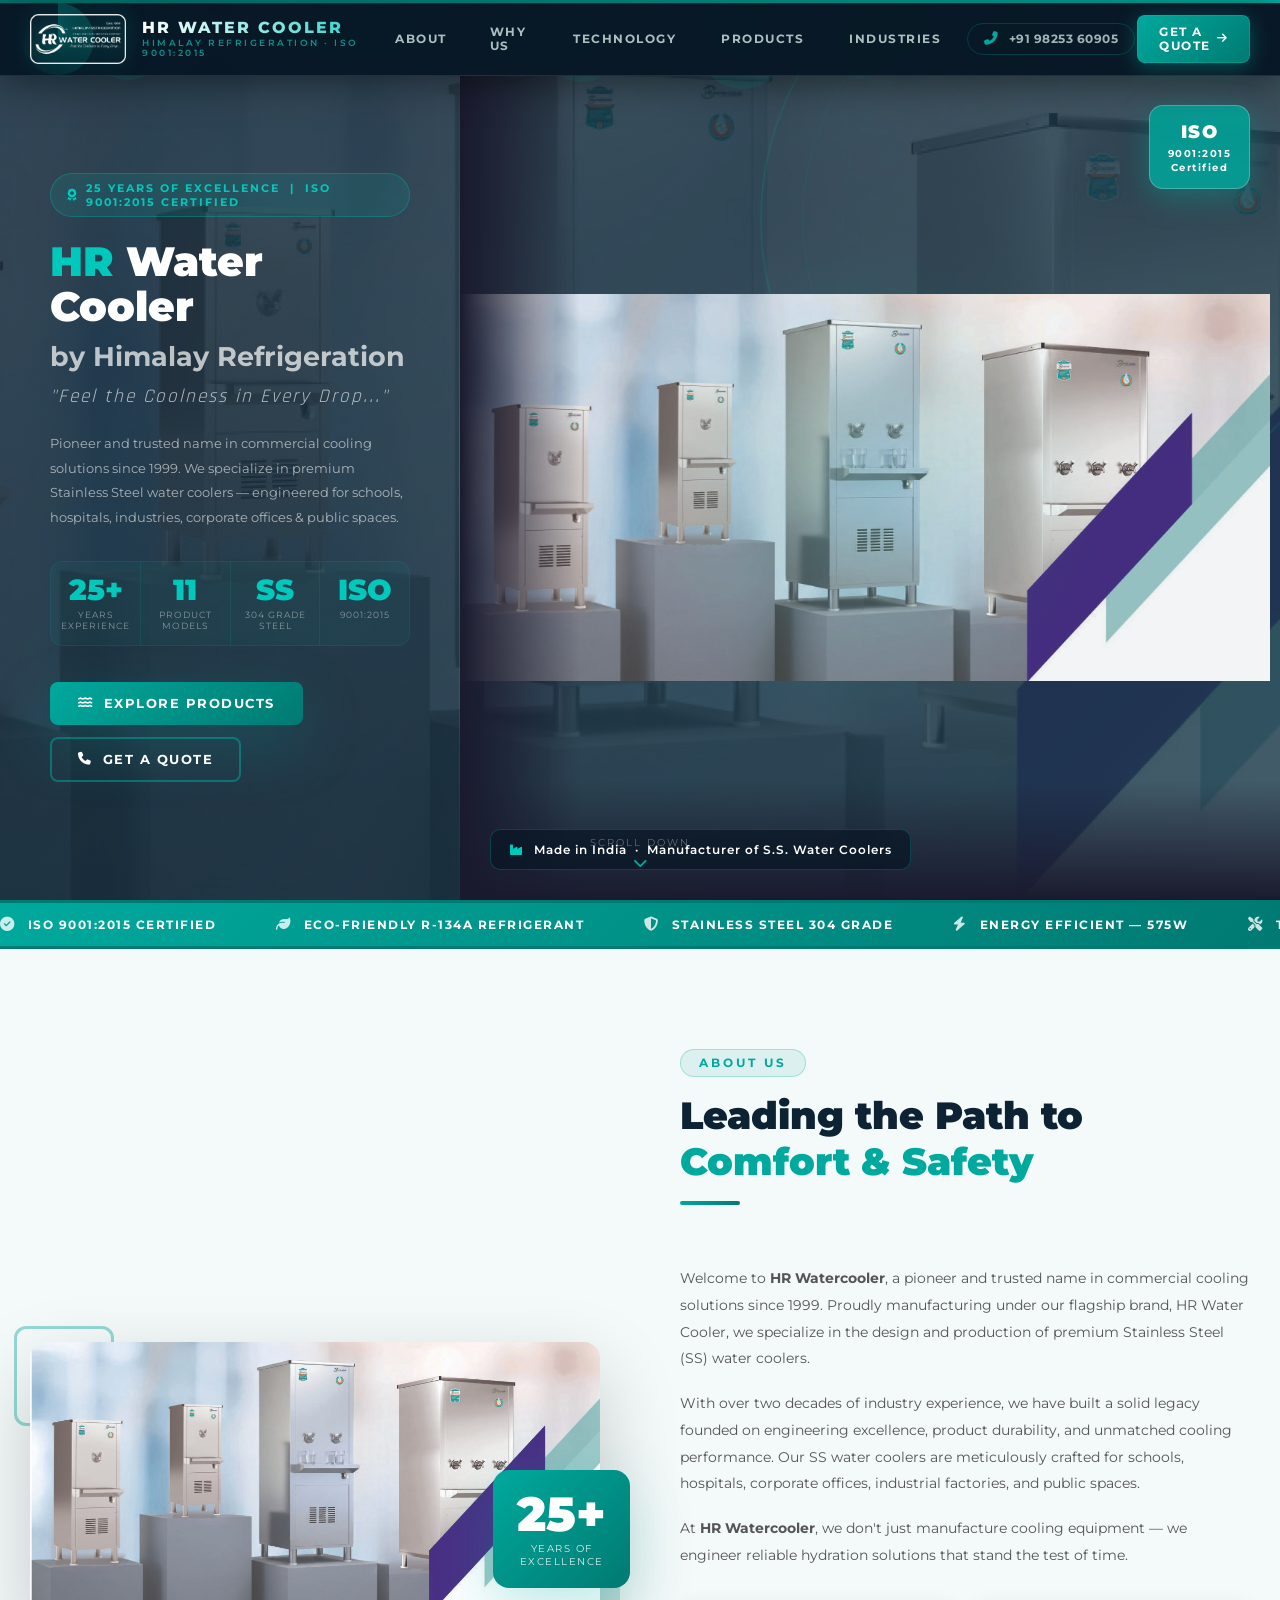
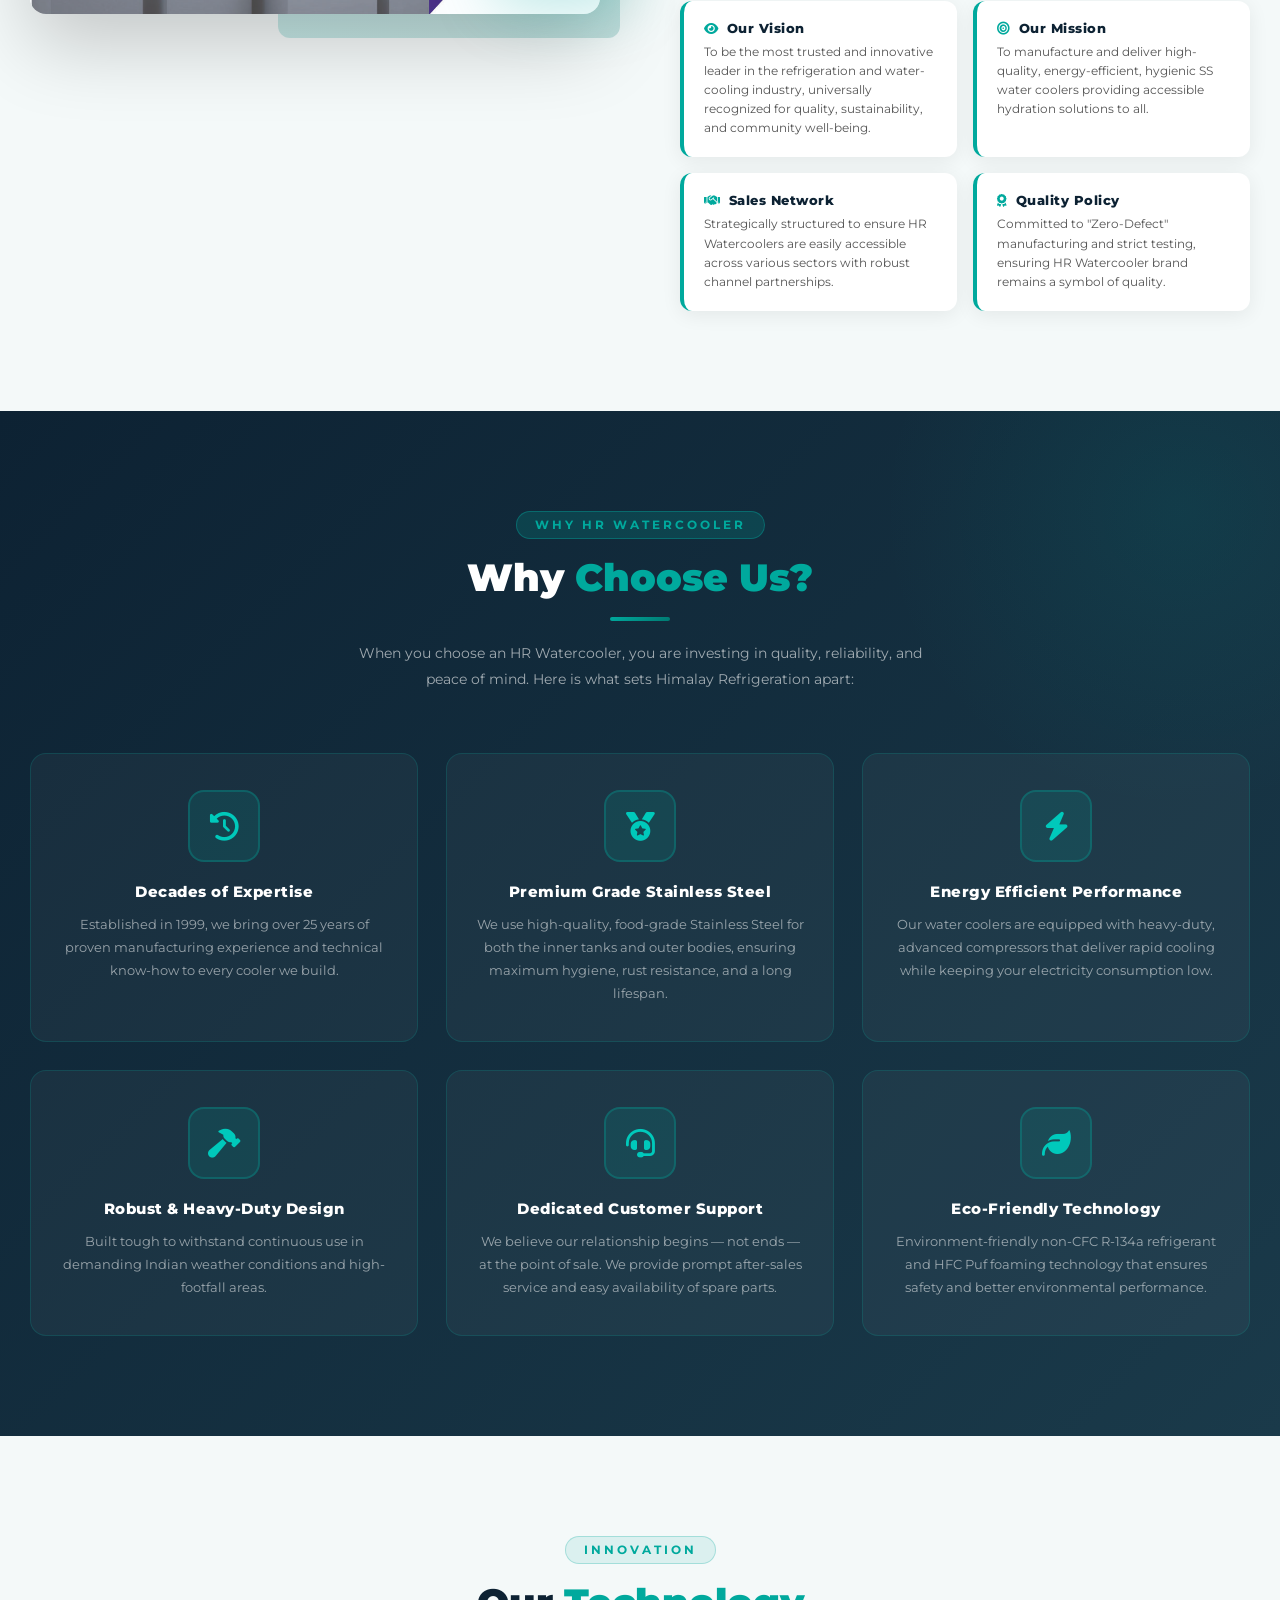
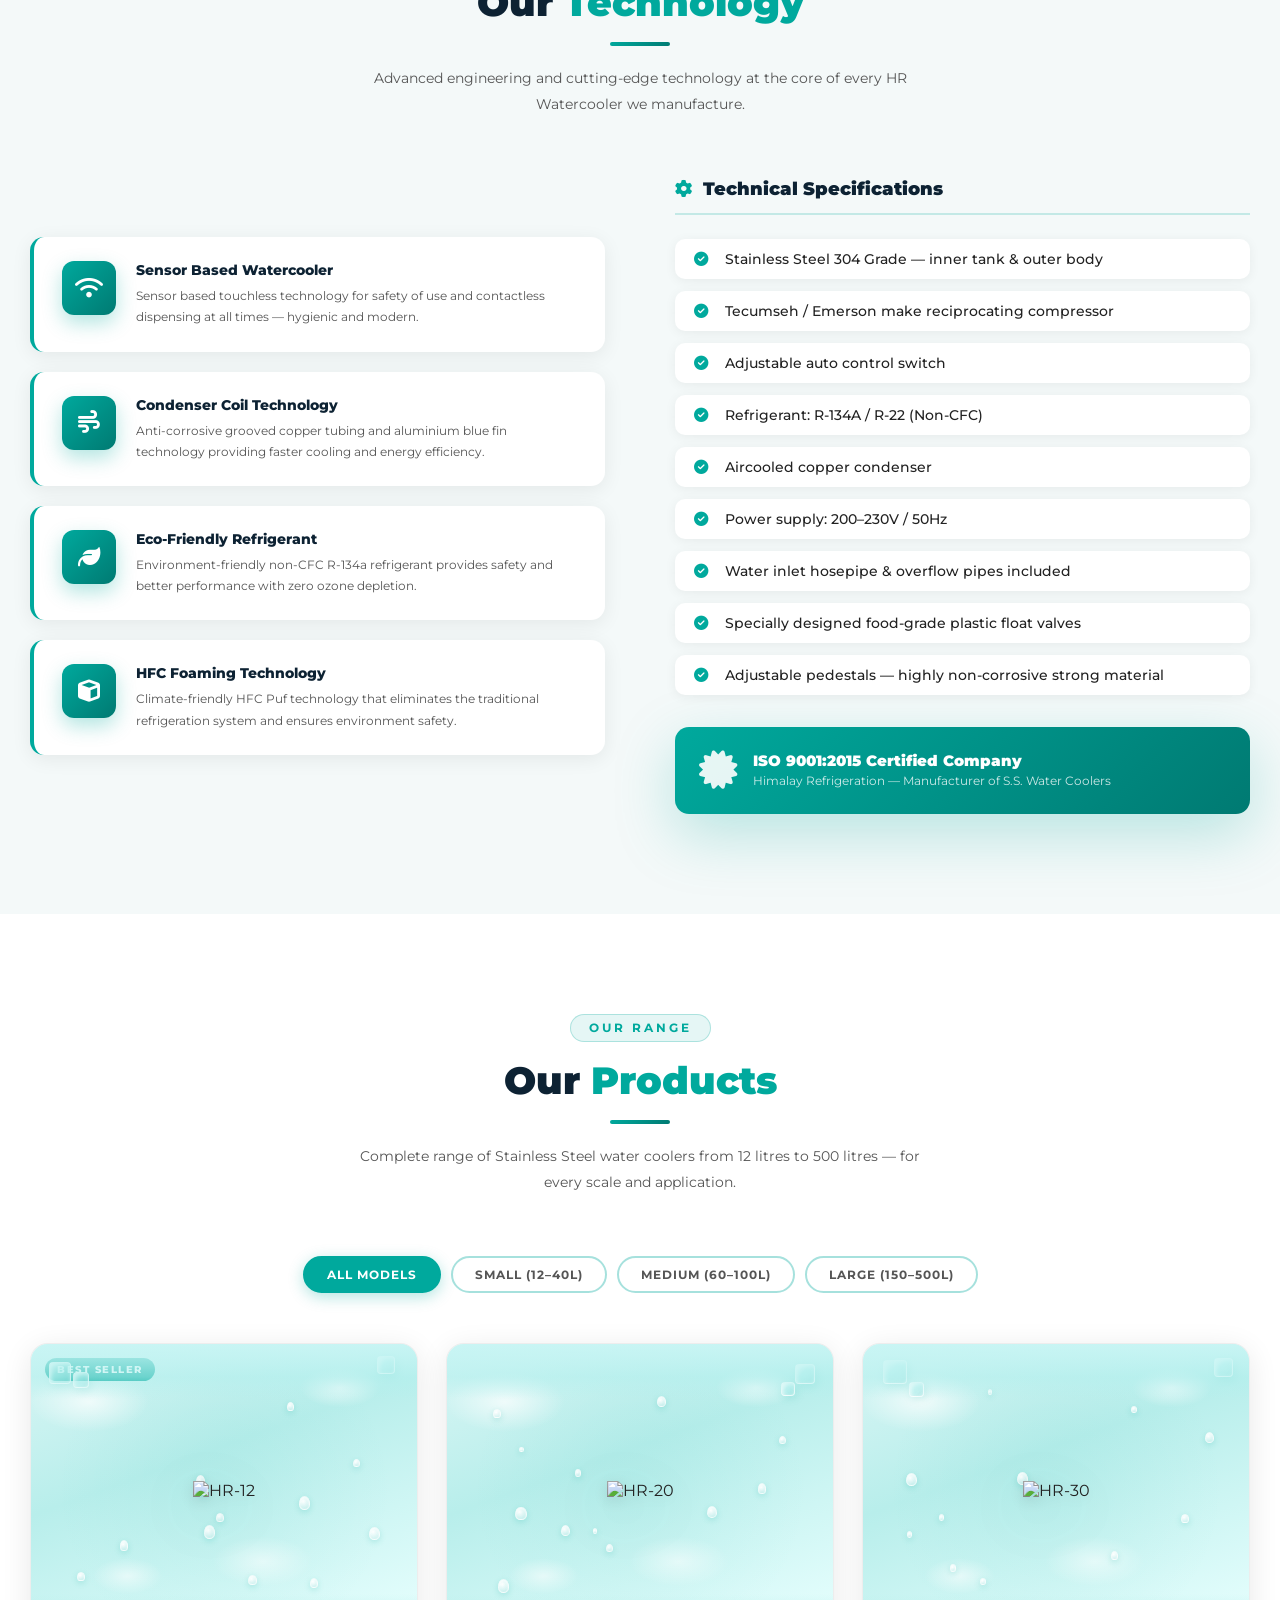
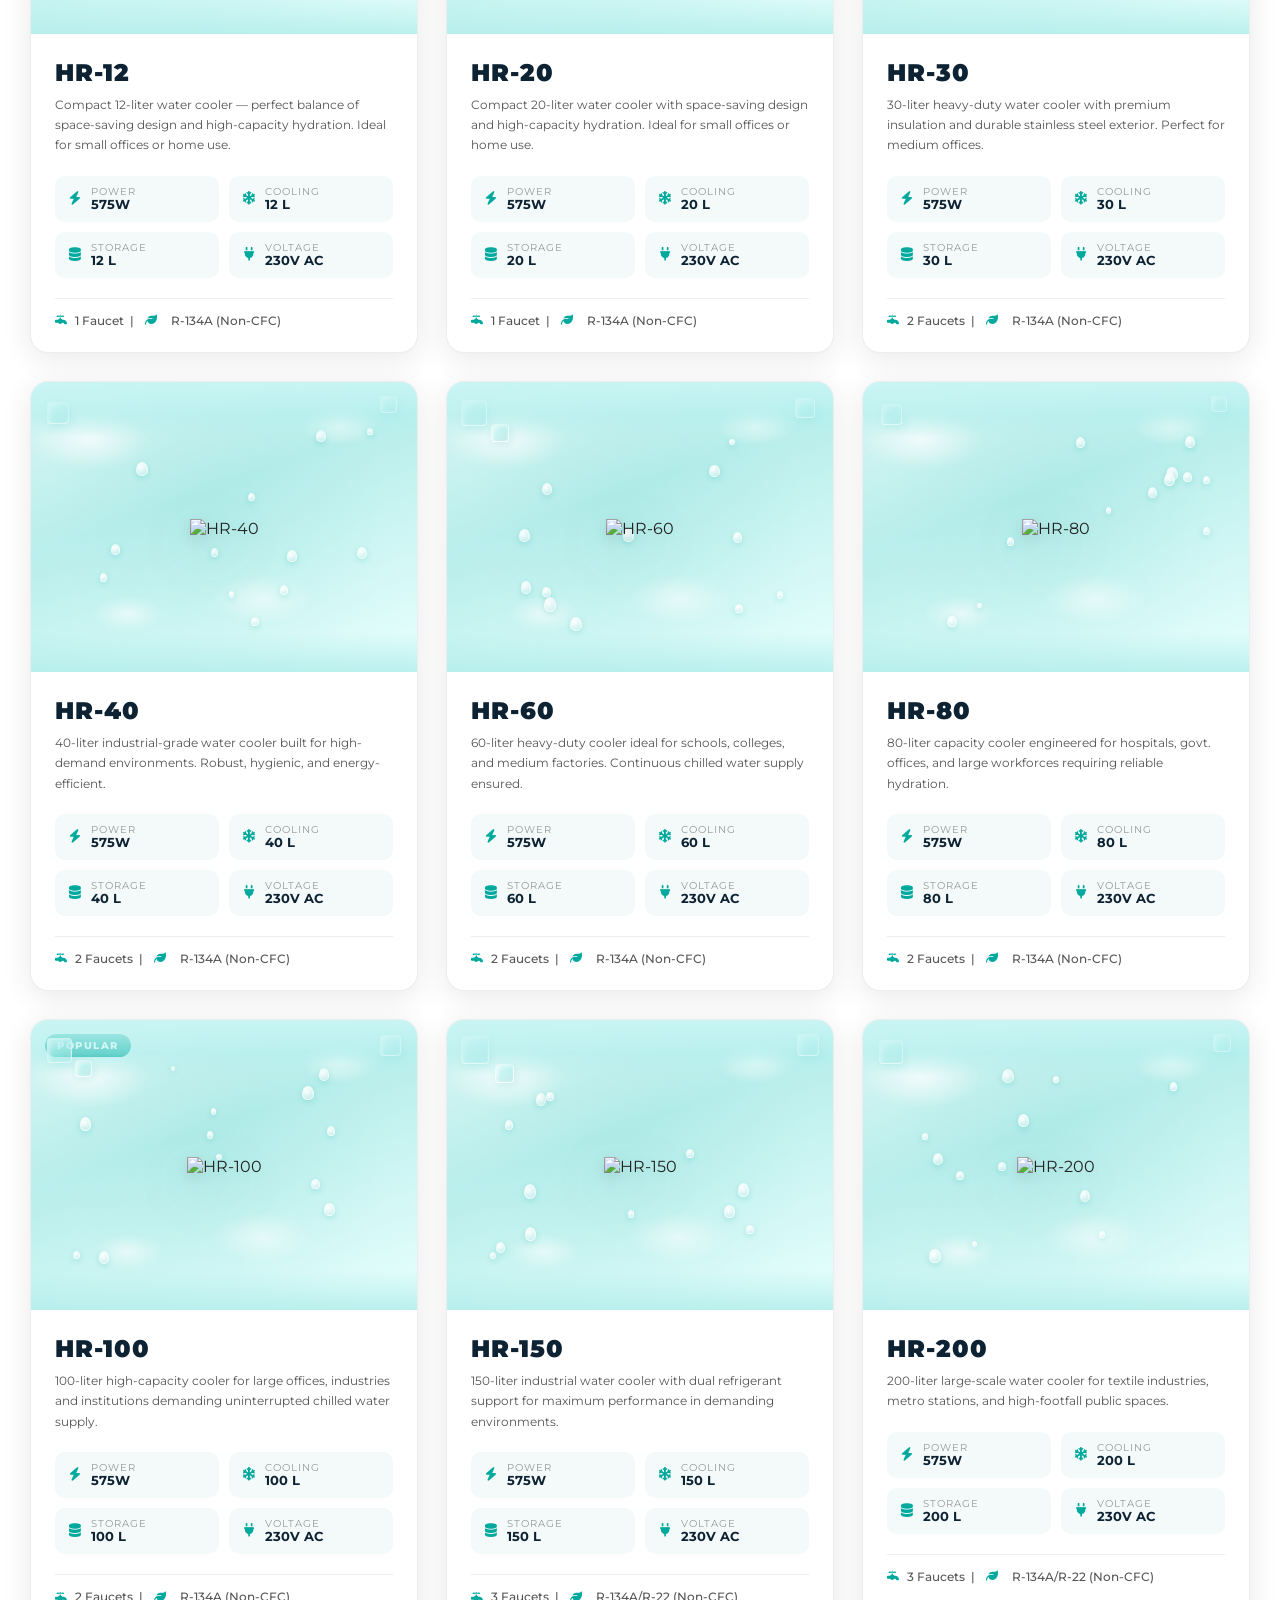
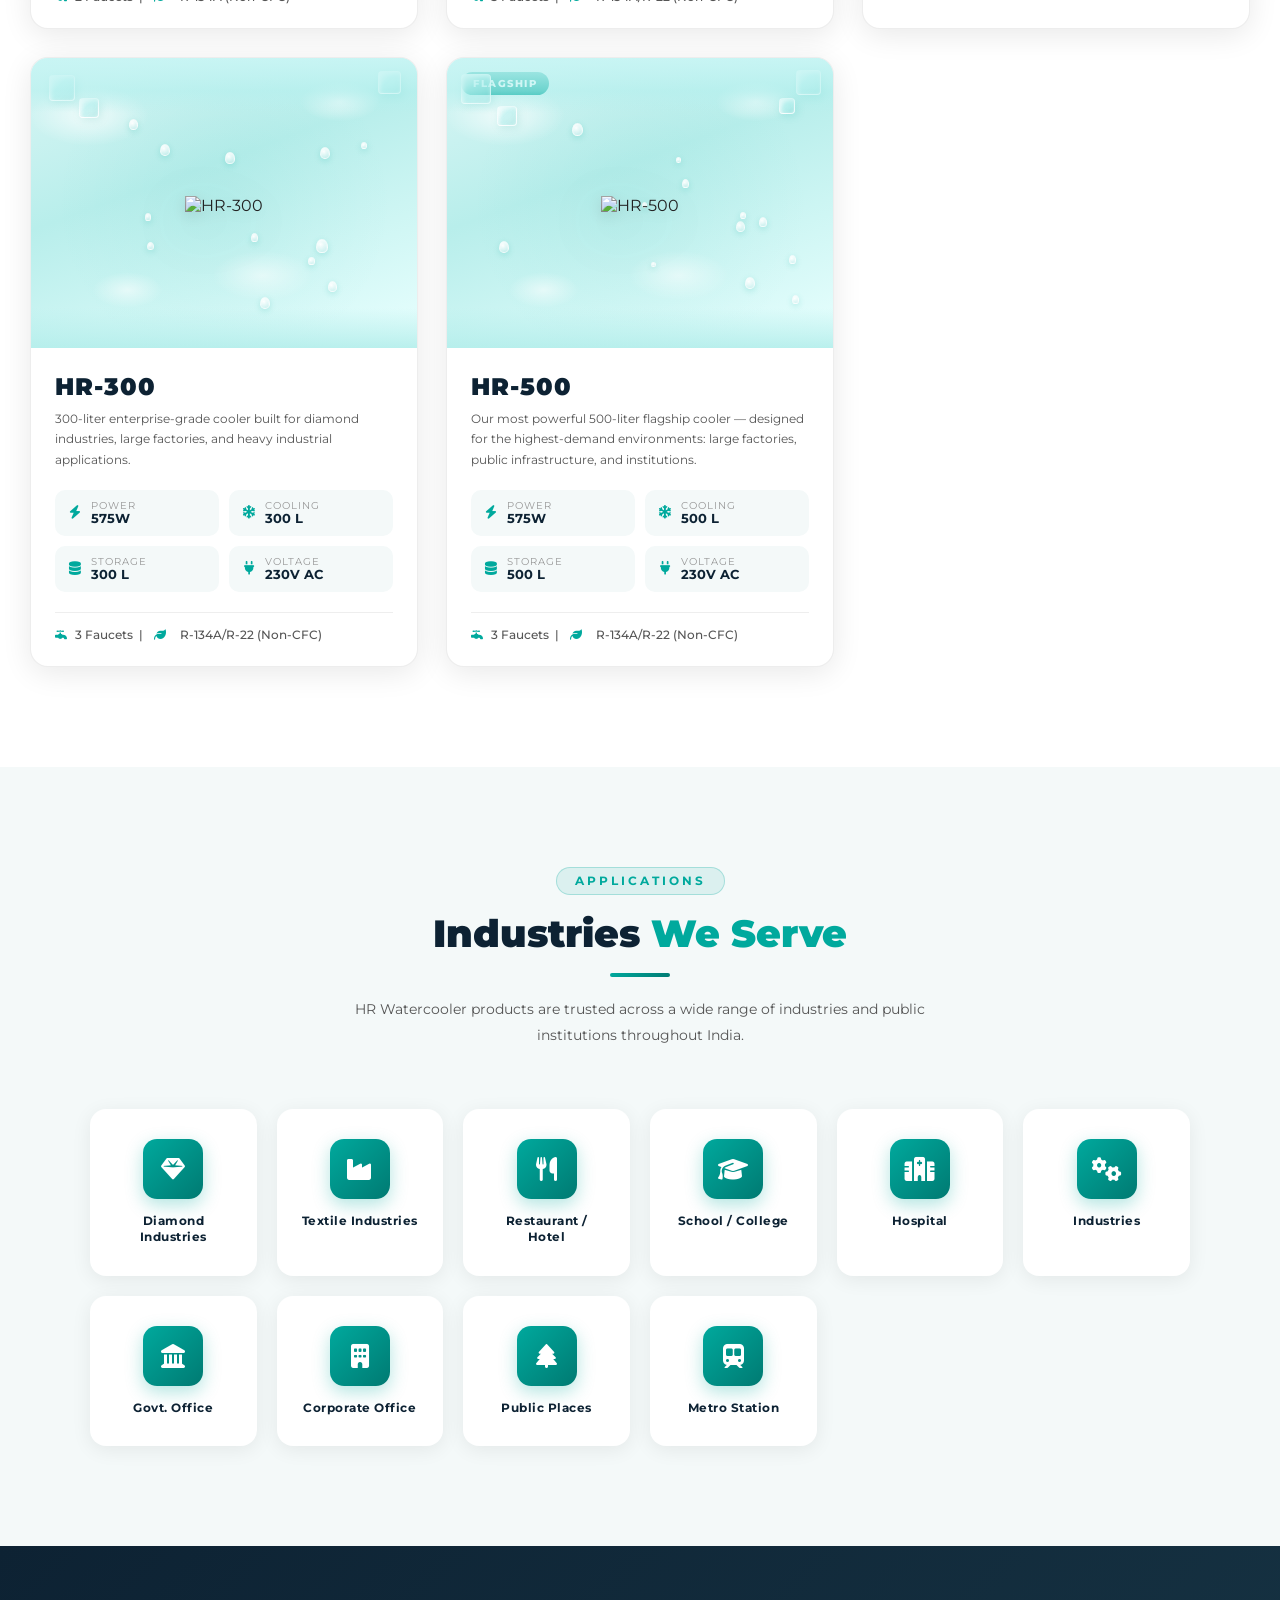
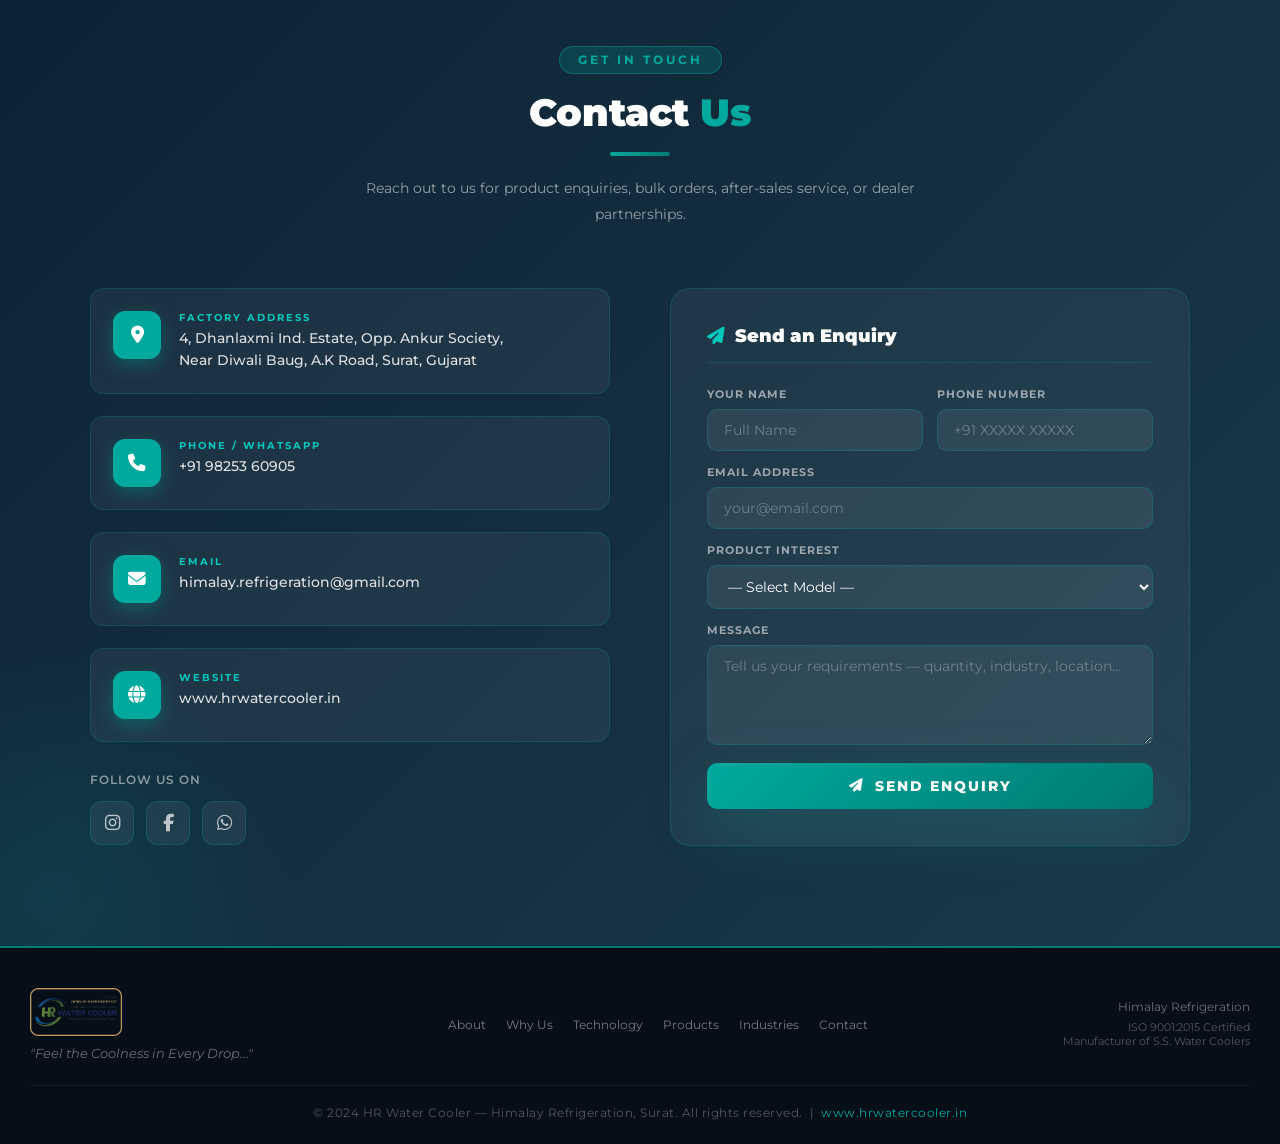
==== commit 3579c0ff: "Add files via upload" ====
--- a/index.html
+++ b/index.html
@@ -1481,7 +1481,7 @@
           <div class="ice-cube" style="width:22px;height:22px;top:18px;left:18px;--rot:12deg;--dur:5s;--delay:0s;"></div>
           <div class="ice-cube" style="width:16px;height:16px;top:28px;left:42px;--rot:-8deg;--dur:6s;--delay:1s;"></div>
           <div class="ice-cube" style="width:18px;height:18px;top:12px;right:22px;--rot:20deg;--dur:4.5s;--delay:0.5s;"></div>
-          <img src="IMAGES/20 LTR.jpg" alt="HR-12">
+          <img src="IMAGES/1-faucet.png" alt="HR-12">
         </div>
         <div class="product-body">
           <div class="product-name">HR-12</div>
@@ -1502,7 +1502,7 @@
           <div class="frost-layer"></div><div class="ice-shine"></div><div class="droplets" id="drops20"></div>
           <div class="ice-cube" style="width:20px;height:20px;top:20px;right:18px;--rot:-15deg;--dur:5.5s;--delay:0.3s;"></div>
           <div class="ice-cube" style="width:14px;height:14px;top:38px;right:38px;--rot:10deg;--dur:4s;--delay:1.5s;"></div>
-          <img src="IMAGES/20 LTR.jpg" alt="HR-20">
+          <img src="IMAGES/1-faucet.png" alt="HR-20">
         </div>
         <div class="product-body">
           <div class="product-name">HR-20</div>
@@ -1524,7 +1524,7 @@
           <div class="ice-cube" style="width:24px;height:24px;top:16px;left:20px;--rot:18deg;--dur:5s;--delay:0.2s;"></div>
           <div class="ice-cube" style="width:15px;height:15px;top:38px;left:46px;--rot:-6deg;--dur:6.5s;--delay:0.8s;"></div>
           <div class="ice-cube" style="width:19px;height:19px;top:14px;right:16px;--rot:-18deg;--dur:4.8s;--delay:1.2s;"></div>
-          <img src="IMAGES/30-40-60-80-100 LTR.jpg" alt="HR-30">
+          <img src="IMAGES/2-faucet.png" alt="HR-30">
         </div>
         <div class="product-body">
           <div class="product-name">HR-30</div>
@@ -1545,7 +1545,7 @@
           <div class="frost-layer"></div><div class="ice-shine"></div><div class="droplets" id="drops40"></div>
           <div class="ice-cube" style="width:22px;height:22px;top:20px;left:16px;--rot:-12deg;--dur:5.2s;--delay:0.6s;"></div>
           <div class="ice-cube" style="width:17px;height:17px;top:14px;right:20px;--rot:22deg;--dur:4.2s;--delay:0s;"></div>
-          <img src="IMAGES/30-40-60-80-100 LTR.jpg" alt="HR-40">
+          <img src="IMAGES/2-faucet.png" alt="HR-40">
         </div>
         <div class="product-body">
           <div class="product-name">HR-40</div>
@@ -1567,7 +1567,7 @@
           <div class="ice-cube" style="width:26px;height:26px;top:18px;left:14px;--rot:14deg;--dur:5.8s;--delay:0.4s;"></div>
           <div class="ice-cube" style="width:18px;height:18px;top:42px;left:44px;--rot:-10deg;--dur:6s;--delay:1s;"></div>
           <div class="ice-cube" style="width:20px;height:20px;top:16px;right:18px;--rot:-20deg;--dur:4.6s;--delay:0.7s;"></div>
-          <img src="IMAGES/30-40-60-80-100 LTR.jpg" alt="HR-60">
+          <img src="IMAGES/2-faucet.png" alt="HR-60">
         </div>
         <div class="product-body">
           <div class="product-name">HR-60</div>
@@ -1588,7 +1588,7 @@
           <div class="frost-layer"></div><div class="ice-shine"></div><div class="droplets" id="drops80"></div>
           <div class="ice-cube" style="width:21px;height:21px;top:22px;left:18px;--rot:9deg;--dur:5.4s;--delay:0.9s;"></div>
           <div class="ice-cube" style="width:16px;height:16px;top:14px;right:22px;--rot:-16deg;--dur:4.4s;--delay:0.2s;"></div>
-          <img src="IMAGES/30-40-60-80-100 LTR.jpg" alt="HR-80">
+          <img src="IMAGES/2-faucet.png" alt="HR-80">
         </div>
         <div class="product-body">
           <div class="product-name">HR-80</div>
@@ -1611,7 +1611,7 @@
           <div class="ice-cube" style="width:25px;height:25px;top:18px;left:16px;--rot:16deg;--dur:5.6s;--delay:0.1s;"></div>
           <div class="ice-cube" style="width:17px;height:17px;top:40px;left:44px;--rot:-8deg;--dur:6.2s;--delay:1.1s;"></div>
           <div class="ice-cube" style="width:21px;height:21px;top:15px;right:16px;--rot:-22deg;--dur:4.8s;--delay:0.6s;"></div>
-          <img src="IMAGES/30-40-60-80-100 LTR.jpg" alt="HR-100">
+          <img src="IMAGES/2-faucet.png" alt="HR-100">
         </div>
         <div class="product-body">
           <div class="product-name">HR-100</div>
@@ -1633,7 +1633,7 @@
           <div class="ice-cube" style="width:28px;height:28px;top:16px;left:14px;--rot:11deg;--dur:5.3s;--delay:0.3s;"></div>
           <div class="ice-cube" style="width:19px;height:19px;top:44px;left:48px;--rot:-14deg;--dur:6.4s;--delay:1.3s;"></div>
           <div class="ice-cube" style="width:22px;height:22px;top:14px;right:14px;--rot:19deg;--dur:4.9s;--delay:0.8s;"></div>
-          <img src="IMAGES/150-200-300-500 LTR.jpg" alt="HR-150">
+          <img src="IMAGES/3-faucet.png" alt="HR-150">
         </div>
         <div class="product-body">
           <div class="product-name">HR-150</div>
@@ -1654,7 +1654,7 @@
           <div class="frost-layer"></div><div class="ice-shine"></div><div class="droplets" id="drops200"></div>
           <div class="ice-cube" style="width:24px;height:24px;top:20px;left:16px;--rot:-17deg;--dur:5.7s;--delay:0.5s;"></div>
           <div class="ice-cube" style="width:18px;height:18px;top:14px;right:18px;--rot:13deg;--dur:4.3s;--delay:1.4s;"></div>
-          <img src="IMAGES/150-200-300-500 LTR.jpg" alt="HR-200">
+          <img src="IMAGES/3-faucet.png" alt="HR-200">
         </div>
         <div class="product-body">
           <div class="product-name">HR-200</div>
@@ -1676,7 +1676,7 @@
           <div class="ice-cube" style="width:26px;height:26px;top:17px;left:18px;--rot:8deg;--dur:5.1s;--delay:0.7s;"></div>
           <div class="ice-cube" style="width:20px;height:20px;top:40px;left:48px;--rot:-20deg;--dur:6.6s;--delay:1.6s;"></div>
           <div class="ice-cube" style="width:23px;height:23px;top:13px;right:16px;--rot:15deg;--dur:4.7s;--delay:0.4s;"></div>
-          <img src="IMAGES/150-200-300-500 LTR.jpg" alt="HR-300">
+          <img src="IMAGES/3-faucet.png" alt="HR-300">
         </div>
         <div class="product-body">
           <div class="product-name">HR-300</div>
@@ -1700,7 +1700,7 @@
           <div class="ice-cube" style="width:20px;height:20px;top:48px;left:50px;--rot:-10deg;--dur:6.8s;--delay:1.8s;"></div>
           <div class="ice-cube" style="width:25px;height:25px;top:12px;right:12px;--rot:-24deg;--dur:4.5s;--delay:0.9s;"></div>
           <div class="ice-cube" style="width:16px;height:16px;top:40px;right:38px;--rot:7deg;--dur:5.9s;--delay:1.5s;"></div>
-          <img src="IMAGES/150-200-300-500 LTR.jpg" alt="HR-500">
+          <img src="IMAGES/3-faucet.png" alt="HR-500">
         </div>
         <div class="product-body">
           <div class="product-name">HR-500</div>
@@ -1819,8 +1819,7 @@
         <div class="contact-social">
           <p>Follow Us On</p>
           <div class="social-links">
-            <a class="social-link" href="#" title="YouTube"><i class="fab fa-youtube"></i></a>
-            <a class="social-link" href="#" title="Instagram"><i class="fab fa-instagram"></i></a>
+            <a class="social-link" href="https://www.instagram.com/hr_watercooler" title="Instagram" target="_blank"><i class="fab fa-instagram"></i></a>
             <a class="social-link" href="#" title="Facebook"><i class="fab fa-facebook-f"></i></a>
             <a class="social-link" href="https://wa.me/919825360905" title="WhatsApp" target="_blank"><i class="fab fa-whatsapp"></i></a>
           </div>
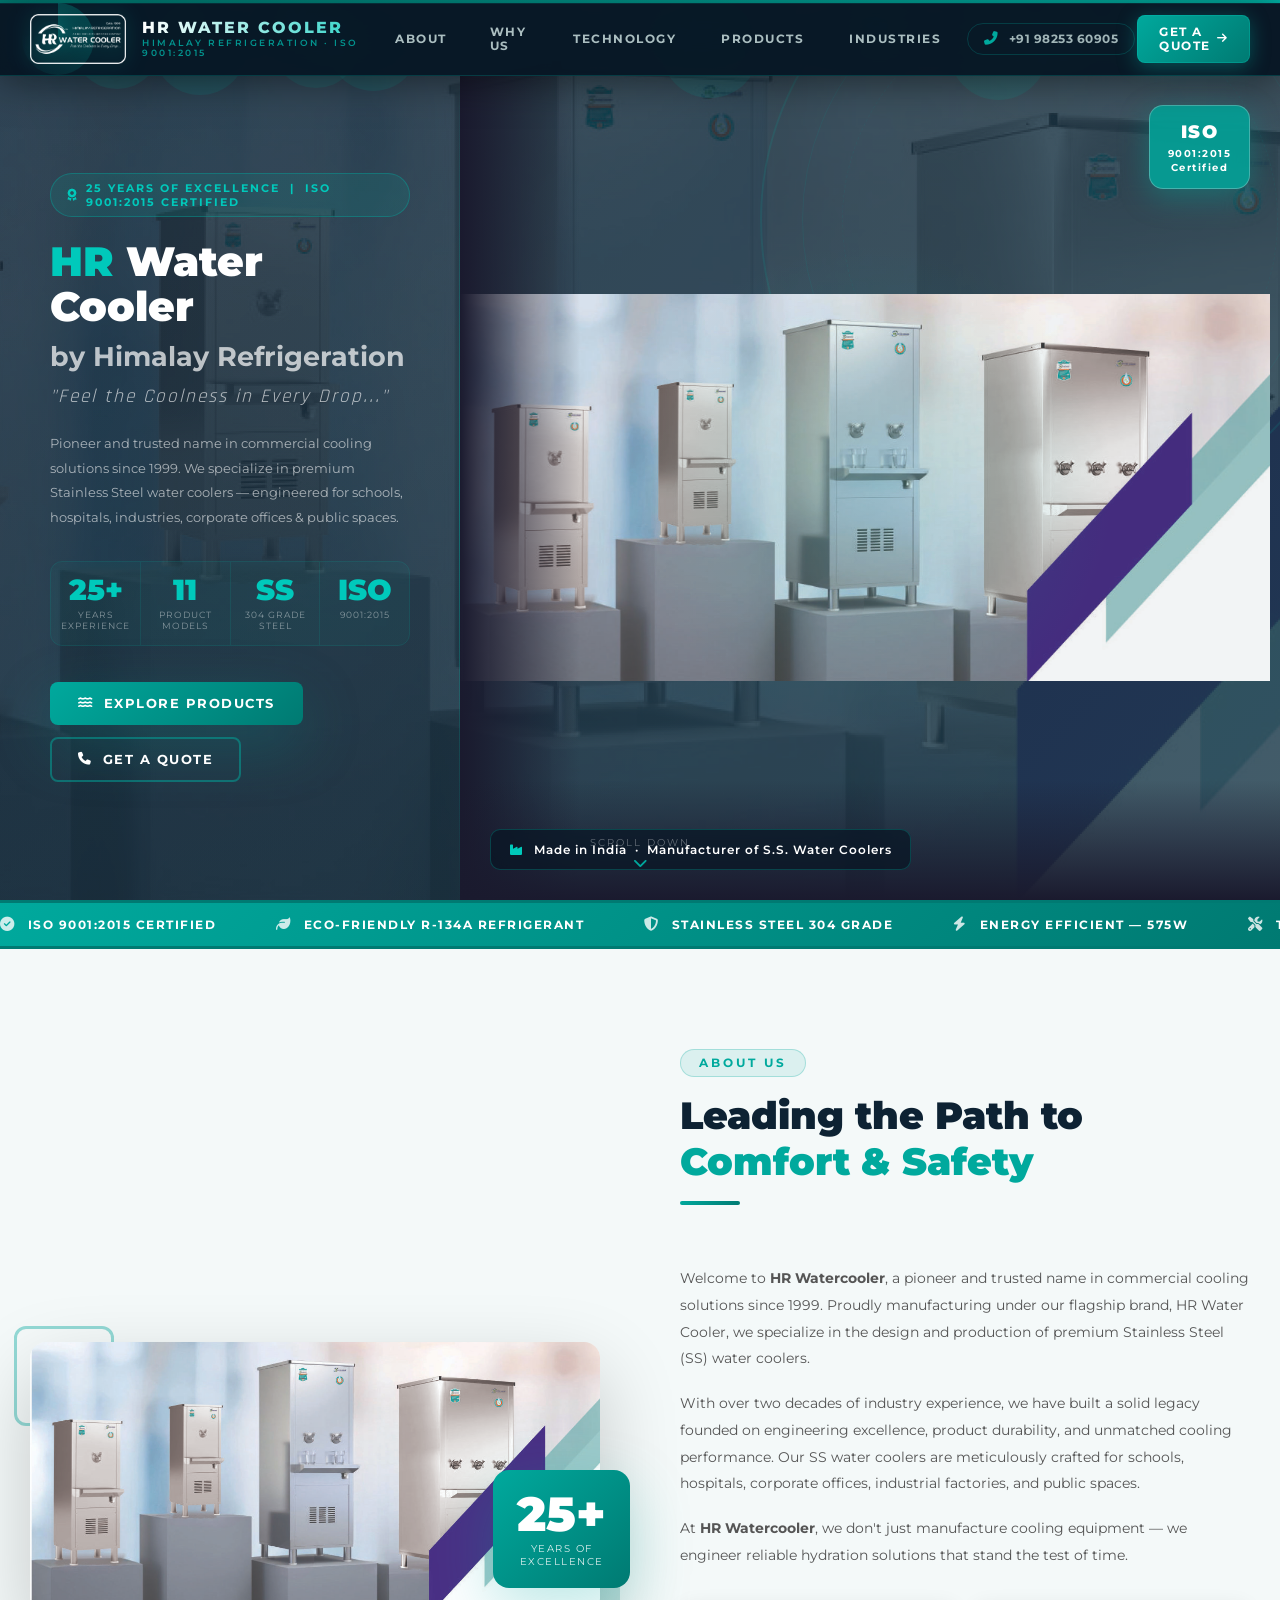
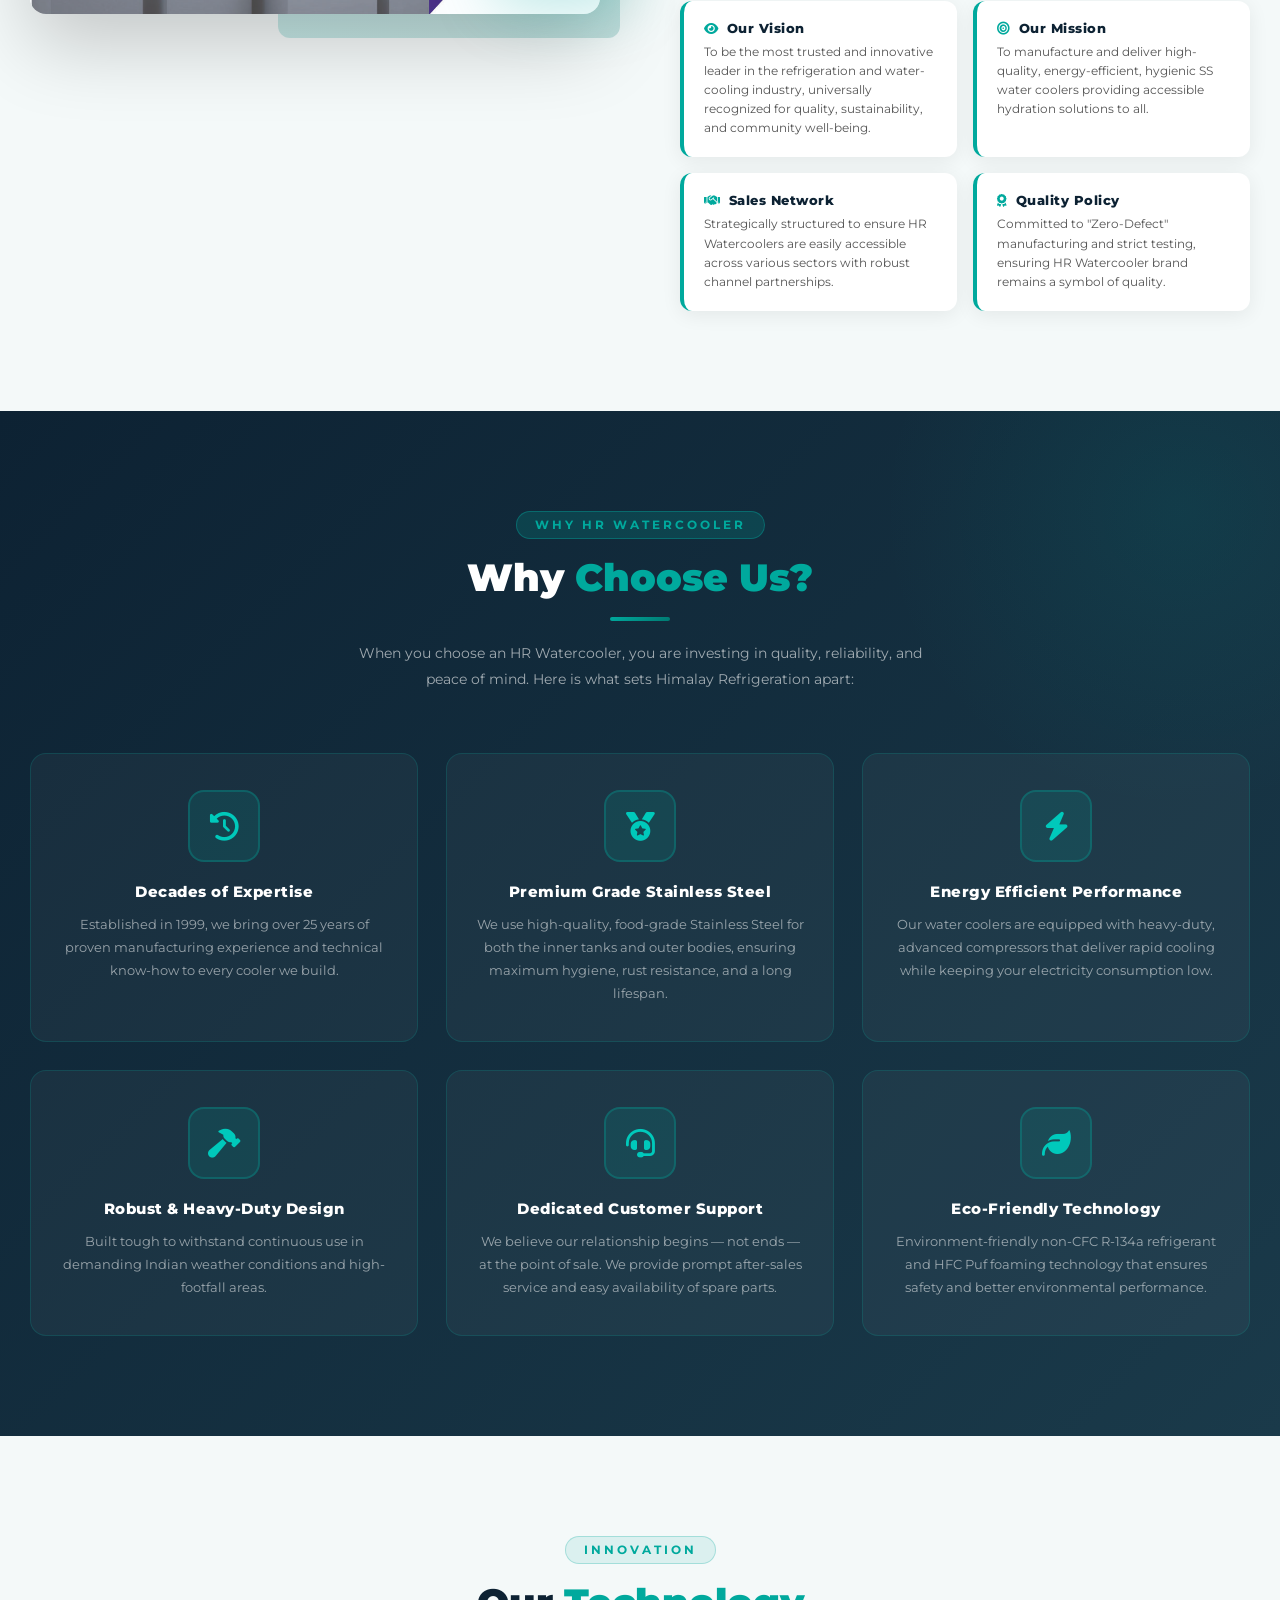
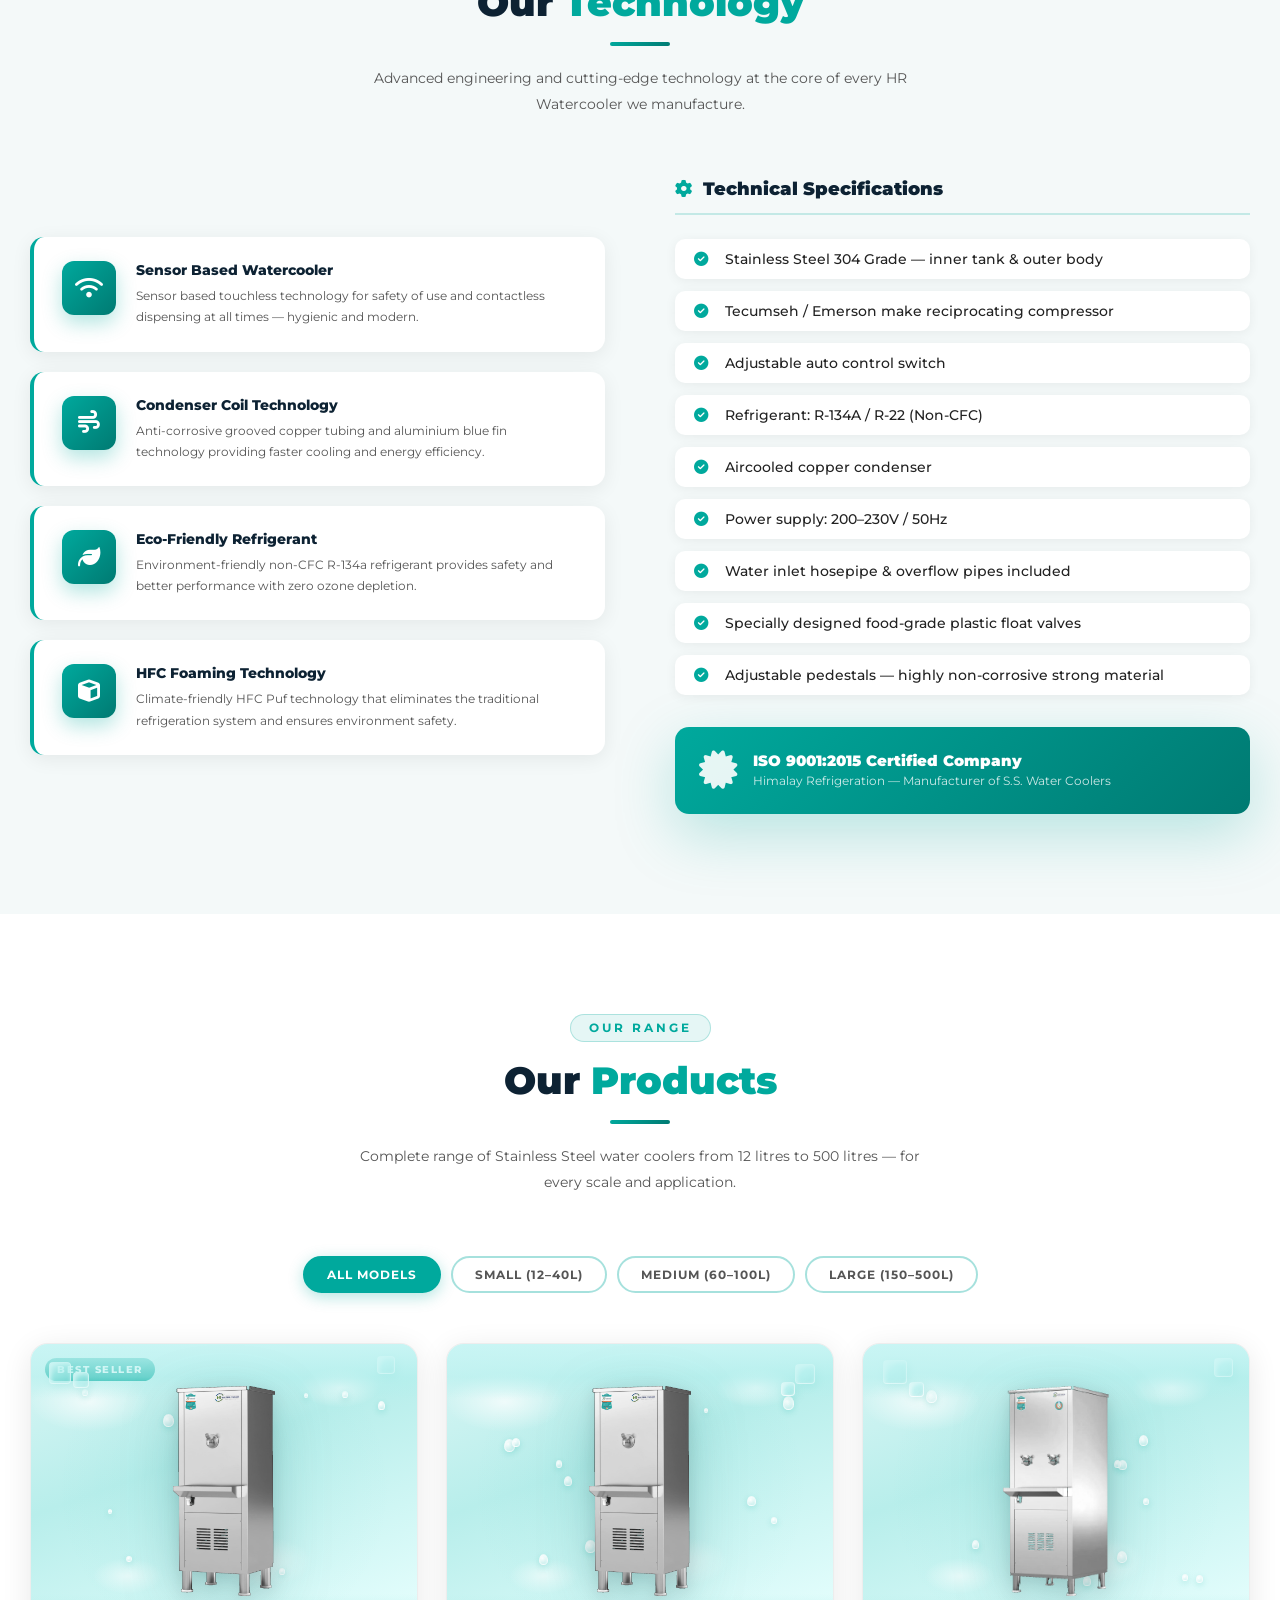
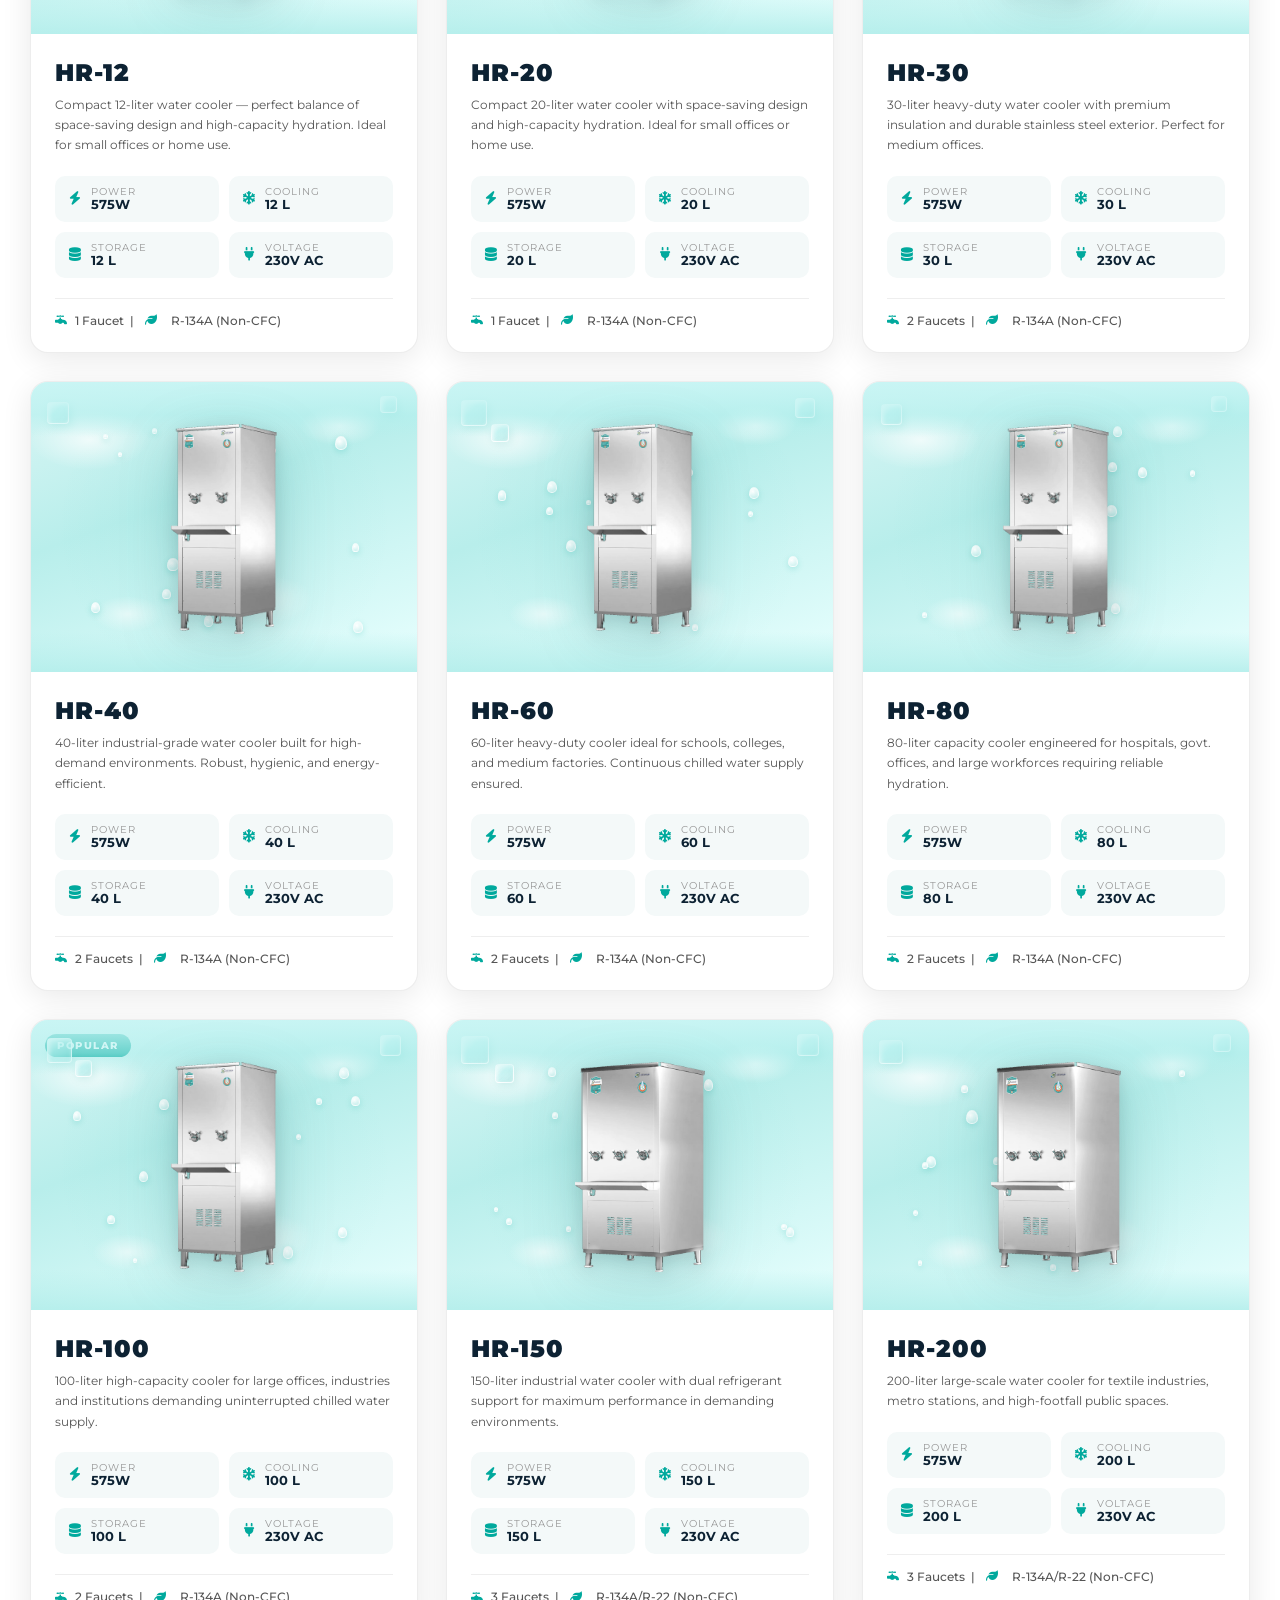
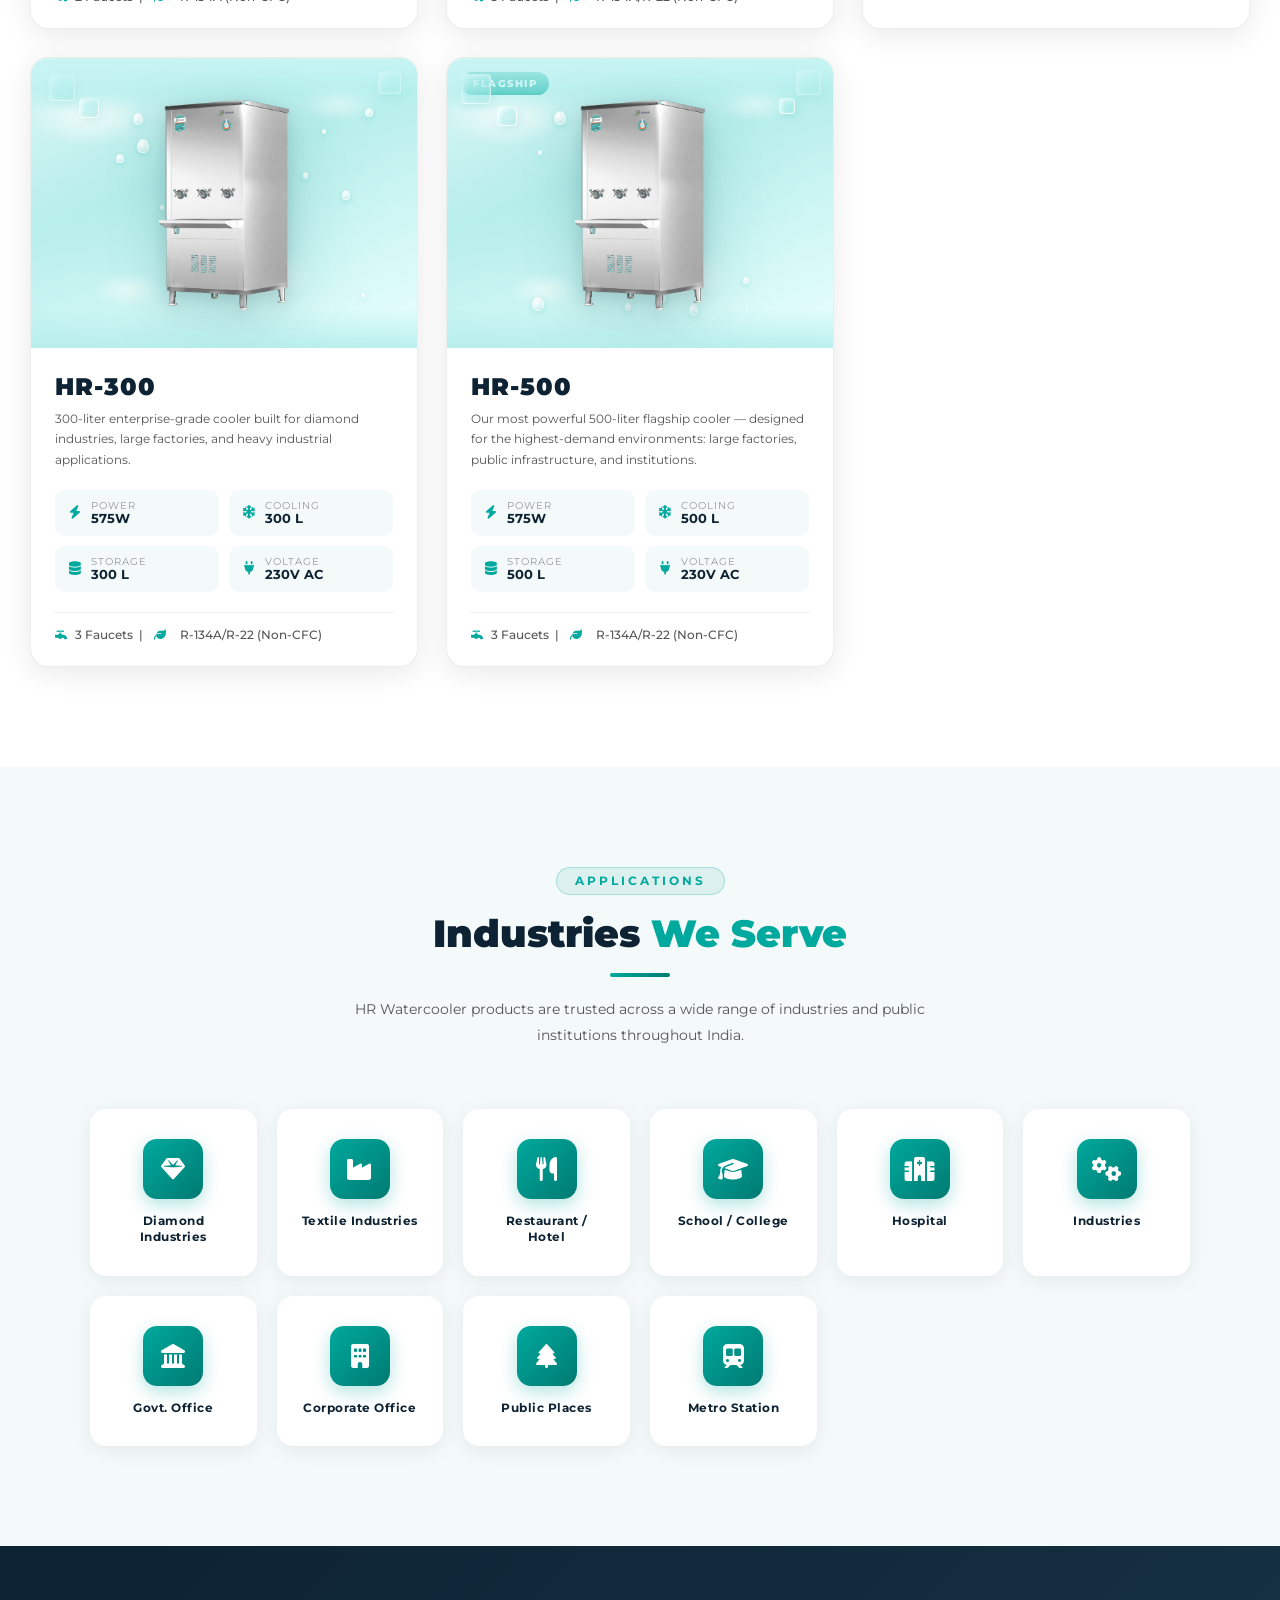
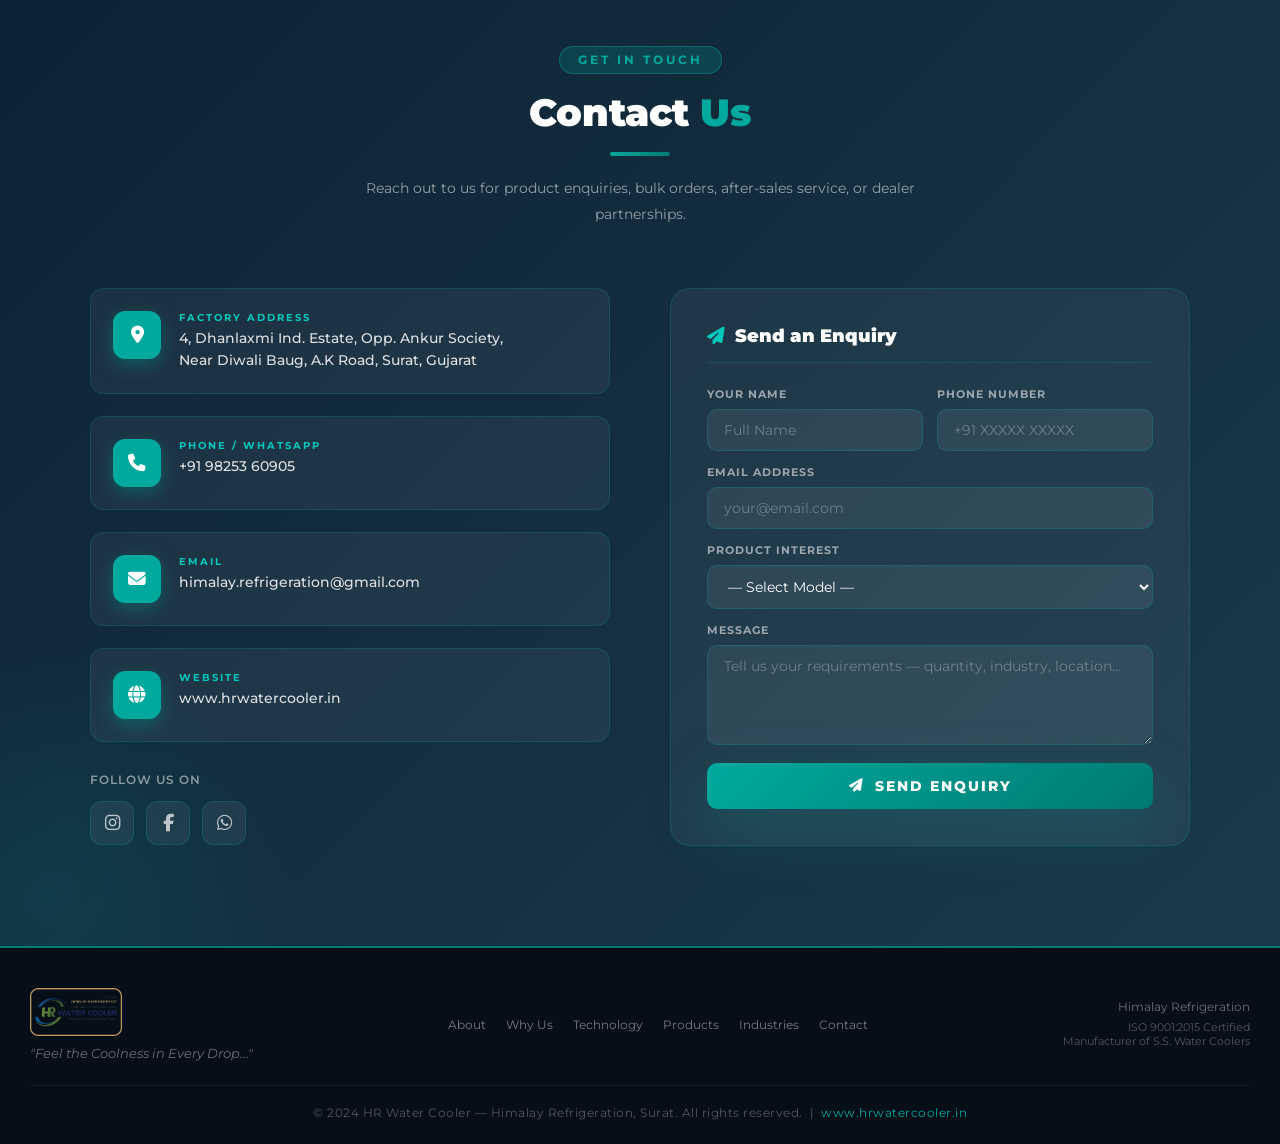
==== commit 3f22a6af: "Add files via upload" ====
--- a/index.html
+++ b/index.html
@@ -193,7 +193,7 @@
   }
   .hero-bg-overlay {
     position:absolute; inset:0;
-    background: url('IMAGES/MAIN_POSTER_PHOTO.jpg') center/cover no-repeat;
+    background: url('images/MAIN_POSTER_PHOTO.jpg') center/cover no-repeat;
     opacity: 0.18;
   }
   .hero-particles {
@@ -1185,7 +1185,7 @@
     <div class="nav-inner">
       <a class="nav-logo" href="#">
         <div class="nav-logo-ring"></div>
-        <img src="IMAGES/main_logo.png" alt="HR Water Cooler Logo">
+        <img src="images/main_logo.png" alt="HR Water Cooler Logo">
         <div class="nav-logo-text">
           <span class="brand-name">HR Water Cooler</span>
           <span class="brand-sub">Himalay Refrigeration · ISO 9001:2015</span>
@@ -1258,7 +1258,7 @@
 
     <div class="hero-image-wrap">
       <div class="hero-image-glow"></div>
-      <img src="IMAGES/MAIN_POSTER_PHOTO.jpg" alt="HR Water Cooler Products">
+      <img src="images/MAIN_POSTER_PHOTO.jpg" alt="HR Water Cooler Products">
       <div class="hero-iso-badge">
         <span>ISO</span>
         9001:2015<br>Certified
@@ -1304,7 +1304,7 @@
   <div class="about-inner">
     <div class="about-img-wrap reveal">
       <div class="about-img-accent2"></div>
-      <img src="IMAGES/MAIN_POSTER_PHOTO.jpg" alt="About HR Watercooler">
+      <img src="images/MAIN_POSTER_PHOTO.jpg" alt="About HR Watercooler">
       <div class="about-img-accent"></div>
       <div class="about-years-badge">
         <div class="num">25+</div>
@@ -1481,7 +1481,7 @@
           <div class="ice-cube" style="width:22px;height:22px;top:18px;left:18px;--rot:12deg;--dur:5s;--delay:0s;"></div>
           <div class="ice-cube" style="width:16px;height:16px;top:28px;left:42px;--rot:-8deg;--dur:6s;--delay:1s;"></div>
           <div class="ice-cube" style="width:18px;height:18px;top:12px;right:22px;--rot:20deg;--dur:4.5s;--delay:0.5s;"></div>
-          <img src="IMAGES/1-faucet.png" alt="HR-12">
+          <img src="images/1-faucet.png" alt="HR-12">
         </div>
         <div class="product-body">
           <div class="product-name">HR-12</div>
@@ -1502,7 +1502,7 @@
           <div class="frost-layer"></div><div class="ice-shine"></div><div class="droplets" id="drops20"></div>
           <div class="ice-cube" style="width:20px;height:20px;top:20px;right:18px;--rot:-15deg;--dur:5.5s;--delay:0.3s;"></div>
           <div class="ice-cube" style="width:14px;height:14px;top:38px;right:38px;--rot:10deg;--dur:4s;--delay:1.5s;"></div>
-          <img src="IMAGES/1-faucet.png" alt="HR-20">
+          <img src="images/1-faucet.png" alt="HR-20">
         </div>
         <div class="product-body">
           <div class="product-name">HR-20</div>
@@ -1524,7 +1524,7 @@
           <div class="ice-cube" style="width:24px;height:24px;top:16px;left:20px;--rot:18deg;--dur:5s;--delay:0.2s;"></div>
           <div class="ice-cube" style="width:15px;height:15px;top:38px;left:46px;--rot:-6deg;--dur:6.5s;--delay:0.8s;"></div>
           <div class="ice-cube" style="width:19px;height:19px;top:14px;right:16px;--rot:-18deg;--dur:4.8s;--delay:1.2s;"></div>
-          <img src="IMAGES/2-faucet.png" alt="HR-30">
+          <img src="images/2-faucet.png" alt="HR-30">
         </div>
         <div class="product-body">
           <div class="product-name">HR-30</div>
@@ -1545,7 +1545,7 @@
           <div class="frost-layer"></div><div class="ice-shine"></div><div class="droplets" id="drops40"></div>
           <div class="ice-cube" style="width:22px;height:22px;top:20px;left:16px;--rot:-12deg;--dur:5.2s;--delay:0.6s;"></div>
           <div class="ice-cube" style="width:17px;height:17px;top:14px;right:20px;--rot:22deg;--dur:4.2s;--delay:0s;"></div>
-          <img src="IMAGES/2-faucet.png" alt="HR-40">
+          <img src="images/2-faucet.png" alt="HR-40">
         </div>
         <div class="product-body">
           <div class="product-name">HR-40</div>
@@ -1567,7 +1567,7 @@
           <div class="ice-cube" style="width:26px;height:26px;top:18px;left:14px;--rot:14deg;--dur:5.8s;--delay:0.4s;"></div>
           <div class="ice-cube" style="width:18px;height:18px;top:42px;left:44px;--rot:-10deg;--dur:6s;--delay:1s;"></div>
           <div class="ice-cube" style="width:20px;height:20px;top:16px;right:18px;--rot:-20deg;--dur:4.6s;--delay:0.7s;"></div>
-          <img src="IMAGES/2-faucet.png" alt="HR-60">
+          <img src="images/2-faucet.png" alt="HR-60">
         </div>
         <div class="product-body">
           <div class="product-name">HR-60</div>
@@ -1588,7 +1588,7 @@
           <div class="frost-layer"></div><div class="ice-shine"></div><div class="droplets" id="drops80"></div>
           <div class="ice-cube" style="width:21px;height:21px;top:22px;left:18px;--rot:9deg;--dur:5.4s;--delay:0.9s;"></div>
           <div class="ice-cube" style="width:16px;height:16px;top:14px;right:22px;--rot:-16deg;--dur:4.4s;--delay:0.2s;"></div>
-          <img src="IMAGES/2-faucet.png" alt="HR-80">
+          <img src="images/2-faucet.png" alt="HR-80">
         </div>
         <div class="product-body">
           <div class="product-name">HR-80</div>
@@ -1611,7 +1611,7 @@
           <div class="ice-cube" style="width:25px;height:25px;top:18px;left:16px;--rot:16deg;--dur:5.6s;--delay:0.1s;"></div>
           <div class="ice-cube" style="width:17px;height:17px;top:40px;left:44px;--rot:-8deg;--dur:6.2s;--delay:1.1s;"></div>
           <div class="ice-cube" style="width:21px;height:21px;top:15px;right:16px;--rot:-22deg;--dur:4.8s;--delay:0.6s;"></div>
-          <img src="IMAGES/2-faucet.png" alt="HR-100">
+          <img src="images/2-faucet.png" alt="HR-100">
         </div>
         <div class="product-body">
           <div class="product-name">HR-100</div>
@@ -1633,7 +1633,7 @@
           <div class="ice-cube" style="width:28px;height:28px;top:16px;left:14px;--rot:11deg;--dur:5.3s;--delay:0.3s;"></div>
           <div class="ice-cube" style="width:19px;height:19px;top:44px;left:48px;--rot:-14deg;--dur:6.4s;--delay:1.3s;"></div>
           <div class="ice-cube" style="width:22px;height:22px;top:14px;right:14px;--rot:19deg;--dur:4.9s;--delay:0.8s;"></div>
-          <img src="IMAGES/3-faucet.png" alt="HR-150">
+          <img src="images/3-faucet.png" alt="HR-150">
         </div>
         <div class="product-body">
           <div class="product-name">HR-150</div>
@@ -1654,7 +1654,7 @@
           <div class="frost-layer"></div><div class="ice-shine"></div><div class="droplets" id="drops200"></div>
           <div class="ice-cube" style="width:24px;height:24px;top:20px;left:16px;--rot:-17deg;--dur:5.7s;--delay:0.5s;"></div>
           <div class="ice-cube" style="width:18px;height:18px;top:14px;right:18px;--rot:13deg;--dur:4.3s;--delay:1.4s;"></div>
-          <img src="IMAGES/3-faucet.png" alt="HR-200">
+          <img src="images/3-faucet.png" alt="HR-200">
         </div>
         <div class="product-body">
           <div class="product-name">HR-200</div>
@@ -1676,7 +1676,7 @@
           <div class="ice-cube" style="width:26px;height:26px;top:17px;left:18px;--rot:8deg;--dur:5.1s;--delay:0.7s;"></div>
           <div class="ice-cube" style="width:20px;height:20px;top:40px;left:48px;--rot:-20deg;--dur:6.6s;--delay:1.6s;"></div>
           <div class="ice-cube" style="width:23px;height:23px;top:13px;right:16px;--rot:15deg;--dur:4.7s;--delay:0.4s;"></div>
-          <img src="IMAGES/3-faucet.png" alt="HR-300">
+          <img src="images/3-faucet.png" alt="HR-300">
         </div>
         <div class="product-body">
           <div class="product-name">HR-300</div>
@@ -1700,7 +1700,7 @@
           <div class="ice-cube" style="width:20px;height:20px;top:48px;left:50px;--rot:-10deg;--dur:6.8s;--delay:1.8s;"></div>
           <div class="ice-cube" style="width:25px;height:25px;top:12px;right:12px;--rot:-24deg;--dur:4.5s;--delay:0.9s;"></div>
           <div class="ice-cube" style="width:16px;height:16px;top:40px;right:38px;--rot:7deg;--dur:5.9s;--delay:1.5s;"></div>
-          <img src="IMAGES/3-faucet.png" alt="HR-500">
+          <img src="images/3-faucet.png" alt="HR-500">
         </div>
         <div class="product-body">
           <div class="product-name">HR-500</div>
@@ -1878,7 +1878,7 @@
 <footer>
   <div class="footer-inner">
     <div>
-      <img src="IMAGES/main_logo.png" alt="HR Water Cooler" style="height:48px;">
+      <img src="images/main_logo.png" alt="HR Water Cooler" style="height:48px;">
       <div class="footer-tagline">"Feel the Coolness in Every Drop..."</div>
     </div>
     <div class="footer-links">
